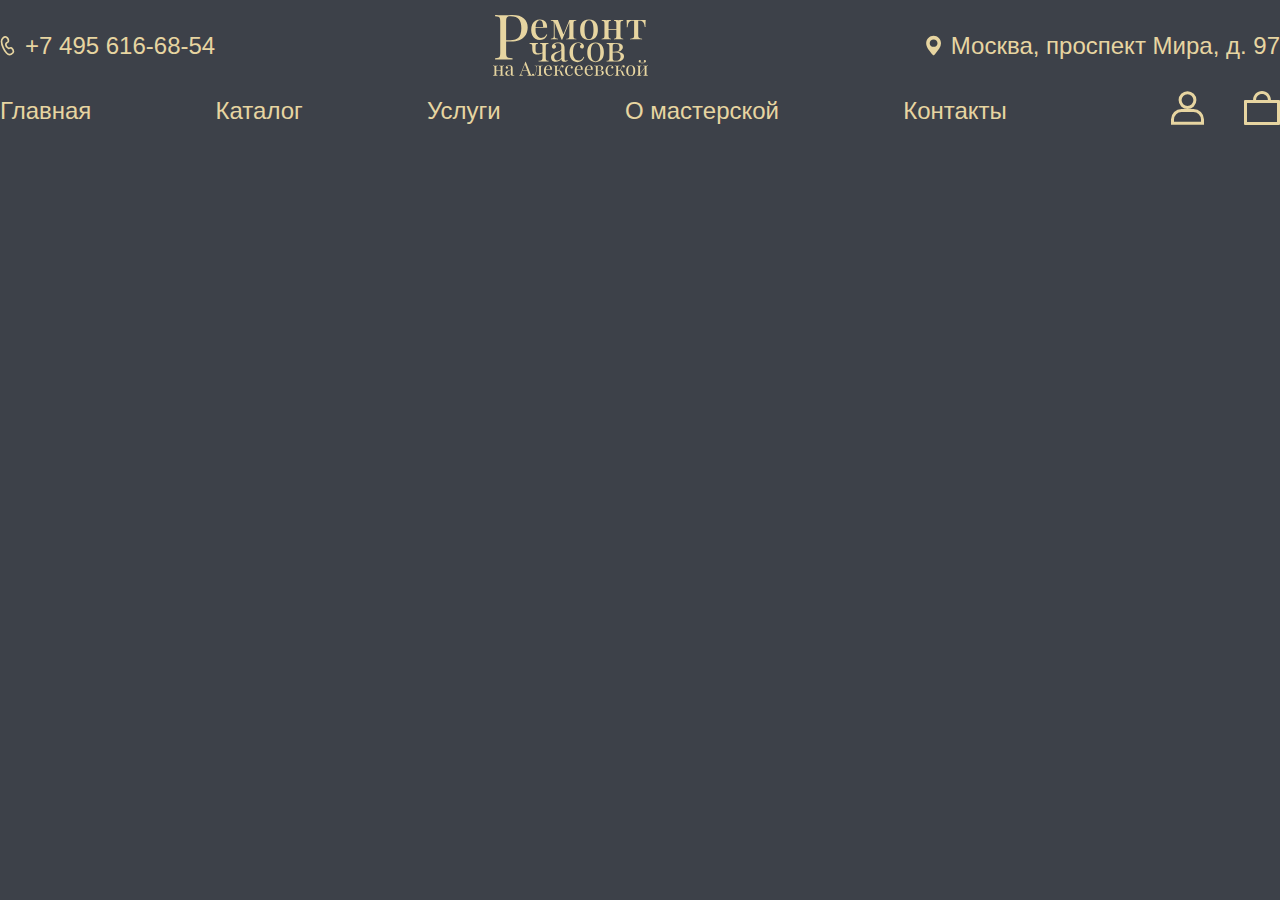
==== index.html @ aa01082e "создание тестовой версии сайта" ====
<!DOCTYPE html><html lang="en"><head><meta charSet="utf-8"/><meta name="viewport" content="width=device-width, initial-scale=1"/><link rel="preload" as="image" href="/phone.svg"/><link rel="preload" as="image" href="/logo.svg"/><link rel="preload" as="image" href="/tochka.svg"/><link rel="preload" as="image" href="/личный кабинет.svg"/><link rel="preload" as="image" href="/конзина.svg"/><link rel="stylesheet" href="/_next/static/css/9efa2d96b1622611.css" data-precedence="next"/><link rel="stylesheet" href="/_next/static/css/14559cd943e20bd8.css" data-precedence="next"/><link rel="preload" as="script" fetchPriority="low" href="/_next/static/chunks/webpack-fd77c81a09466296.js"/><script src="/_next/static/chunks/4bd1b696-80bcaf75e1b4285e.js" async=""></script><script src="/_next/static/chunks/517-bda59e8caf92d192.js" async=""></script><script src="/_next/static/chunks/main-app-646f4971afc9601e.js" async=""></script><title>Create Next App</title><meta name="description" content="Generated by create next app"/><link rel="icon" href="/favicon.ico" type="image/x-icon" sizes="16x16"/><script src="/_next/static/chunks/polyfills-42372ed130431b0a.js" noModule=""></script></head><body class="__variable_7c6b4a"><header><div class="page_conteiner__mdK4f"><div class="page_first_head__nVKau"><div class="page_first_head_item__vwIs_"><img class="page_first_head_item_svg__d_KSA" src="/phone.svg" alt=""/><p class="page_first_head_item_text__Mi_gP">+7 495 616-68-54</p></div><img src="/logo.svg" alt=""/><div class="page_first_head_item__vwIs_"><img class="page_first_head_item_svg__d_KSA" src="/tochka.svg" alt=""/><p class="page_first_head_item_text__Mi_gP">Москва, проспект Мира, д. 97</p></div></div><div class="page_second_head__F1bnI"><nav><ul class="page_second_head_menu__fS1p_"><li><a class="page_second_head_menu_link__NuiXC" href="#">Главная</a></li><li><a class="page_second_head_menu_link__NuiXC" href="#">Каталог</a></li><li><a class="page_second_head_menu_link__NuiXC" href="#">Услуги</a></li><li><a class="page_second_head_menu_link__NuiXC" href="#">О мастерской</a></li><li><a class="page_second_head_menu_link__NuiXC" href="#">Контакты</a></li><div><a class="page_second_head_menu_img__jwiWJ" href="#"><img src="/личный кабинет.svg" alt=""/></a><a class="page_second_head_menu_img__jwiWJ" href="#"><img src="/конзина.svg" alt=""/></a></div></ul></nav></div></div></header><script src="/_next/static/chunks/webpack-fd77c81a09466296.js" async=""></script><script>(self.__next_f=self.__next_f||[]).push([0])</script><script>self.__next_f.push([1,"3:\"$Sreact.fragment\"\n4:I[5244,[],\"\"]\n5:I[3866,[],\"\"]\n6:I[6213,[],\"OutletBoundary\"]\n8:I[6213,[],\"MetadataBoundary\"]\na:I[6213,[],\"ViewportBoundary\"]\nc:I[4835,[],\"\"]\n1:HL[\"/_next/static/css/9efa2d96b1622611.css\",\"style\"]\n2:HL[\"/_next/static/css/14559cd943e20bd8.css\",\"style\"]\n"])</script><script>self.__next_f.push([1,"0:{\"P\":null,\"b\":\"vzNvzN1fkKW6m1ei3yZhG\",\"p\":\"\",\"c\":[\"\",\"\"],\"i\":false,\"f\":[[[\"\",{\"children\":[\"__PAGE__\",{}]},\"$undefined\",\"$undefined\",true],[\"\",[\"$\",\"$3\",\"c\",{\"children\":[[[\"$\",\"link\",\"0\",{\"rel\":\"stylesheet\",\"href\":\"/_next/static/css/9efa2d96b1622611.css\",\"precedence\":\"next\",\"crossOrigin\":\"$undefined\",\"nonce\":\"$undefined\"}]],[\"$\",\"html\",null,{\"lang\":\"en\",\"children\":[\"$\",\"body\",null,{\"className\":\"__variable_7c6b4a\",\"children\":[\"$\",\"$L4\",null,{\"parallelRouterKey\":\"children\",\"segmentPath\":[\"children\"],\"error\":\"$undefined\",\"errorStyles\":\"$undefined\",\"errorScripts\":\"$undefined\",\"template\":[\"$\",\"$L5\",null,{}],\"templateStyles\":\"$undefined\",\"templateScripts\":\"$undefined\",\"notFound\":[[\"$\",\"title\",null,{\"children\":\"404: This page could not be found.\"}],[\"$\",\"div\",null,{\"style\":{\"fontFamily\":\"system-ui,\\\"Segoe UI\\\",Roboto,Helvetica,Arial,sans-serif,\\\"Apple Color Emoji\\\",\\\"Segoe UI Emoji\\\"\",\"height\":\"100vh\",\"textAlign\":\"center\",\"display\":\"flex\",\"flexDirection\":\"column\",\"alignItems\":\"center\",\"justifyContent\":\"center\"},\"children\":[\"$\",\"div\",null,{\"children\":[[\"$\",\"style\",null,{\"dangerouslySetInnerHTML\":{\"__html\":\"body{color:#000;background:#fff;margin:0}.next-error-h1{border-right:1px solid rgba(0,0,0,.3)}@media (prefers-color-scheme:dark){body{color:#fff;background:#000}.next-error-h1{border-right:1px solid rgba(255,255,255,.3)}}\"}}],[\"$\",\"h1\",null,{\"className\":\"next-error-h1\",\"style\":{\"display\":\"inline-block\",\"margin\":\"0 20px 0 0\",\"padding\":\"0 23px 0 0\",\"fontSize\":24,\"fontWeight\":500,\"verticalAlign\":\"top\",\"lineHeight\":\"49px\"},\"children\":\"404\"}],[\"$\",\"div\",null,{\"style\":{\"display\":\"inline-block\"},\"children\":[\"$\",\"h2\",null,{\"style\":{\"fontSize\":14,\"fontWeight\":400,\"lineHeight\":\"49px\",\"margin\":0},\"children\":\"This page could not be found.\"}]}]]}]}]],\"notFoundStyles\":[]}]}]}]]}],{\"children\":[\"__PAGE__\",[\"$\",\"$3\",\"c\",{\"children\":[[\"$\",\"header\",null,{\"children\":[\"$\",\"div\",null,{\"className\":\"page_conteiner__mdK4f\",\"children\":[[\"$\",\"div\",null,{\"className\":\"page_first_head__nVKau\",\"children\":[[\"$\",\"div\",null,{\"className\":\"page_first_head_item__vwIs_\",\"children\":[[\"$\",\"img\",null,{\"className\":\"page_first_head_item_svg__d_KSA\",\"src\":\"/phone.svg\",\"alt\":\"\"}],[\"$\",\"p\",null,{\"className\":\"page_first_head_item_text__Mi_gP\",\"children\":\"+7 495 616-68-54\"}]]}],[\"$\",\"img\",null,{\"className\":\"$undefined\",\"src\":\"/logo.svg\",\"alt\":\"\"}],[\"$\",\"div\",null,{\"className\":\"page_first_head_item__vwIs_\",\"children\":[[\"$\",\"img\",null,{\"className\":\"page_first_head_item_svg__d_KSA\",\"src\":\"/tochka.svg\",\"alt\":\"\"}],[\"$\",\"p\",null,{\"className\":\"page_first_head_item_text__Mi_gP\",\"children\":\"Москва, проспект Мира, д. 97\"}]]}]]}],[\"$\",\"div\",null,{\"className\":\"page_second_head__F1bnI\",\"children\":[\"$\",\"nav\",null,{\"children\":[\"$\",\"ul\",null,{\"className\":\"page_second_head_menu__fS1p_\",\"children\":[[\"$\",\"li\",null,{\"children\":[\"$\",\"a\",null,{\"className\":\"page_second_head_menu_link__NuiXC\",\"href\":\"#\",\"children\":\"Главная\"}]}],[\"$\",\"li\",null,{\"children\":[\"$\",\"a\",null,{\"className\":\"page_second_head_menu_link__NuiXC\",\"href\":\"#\",\"children\":\"Каталог\"}]}],[\"$\",\"li\",null,{\"children\":[\"$\",\"a\",null,{\"className\":\"page_second_head_menu_link__NuiXC\",\"href\":\"#\",\"children\":\"Услуги\"}]}],[\"$\",\"li\",null,{\"children\":[\"$\",\"a\",null,{\"className\":\"page_second_head_menu_link__NuiXC\",\"href\":\"#\",\"children\":\"О мастерской\"}]}],[\"$\",\"li\",null,{\"children\":[\"$\",\"a\",null,{\"className\":\"page_second_head_menu_link__NuiXC\",\"href\":\"#\",\"children\":\"Контакты\"}]}],[\"$\",\"div\",null,{\"children\":[[\"$\",\"a\",null,{\"className\":\"page_second_head_menu_img__jwiWJ\",\"href\":\"#\",\"children\":[\"$\",\"img\",null,{\"src\":\"/личный кабинет.svg\",\"alt\":\"\"}]}],[\"$\",\"a\",null,{\"className\":\"page_second_head_menu_img__jwiWJ\",\"href\":\"#\",\"children\":[\"$\",\"img\",null,{\"src\":\"/конзина.svg\",\"alt\":\"\"}]}]]}]]}]}]}]]}]}],[[\"$\",\"link\",\"0\",{\"rel\":\"stylesheet\",\"href\":\"/_next/static/css/14559cd943e20bd8.css\",\"precedence\":\"next\",\"crossOrigin\":\"$undefined\",\"nonce\":\"$undefined\"}]],[\"$\",\"$L6\",null,{\"children\":\"$L7\"}]]}],{},null]},null],[\"$\",\"$3\",\"h\",{\"children\":[null,[\"$\",\"$3\",\"t_5SWwphaviVyd8ZX6K3J\",{\"children\":[[\"$\",\"$L8\",null,{\"children\":\"$L9\"}],[\"$\",\"$La\",null,{\"children\":\"$Lb\"}],null]}]]}]]],\"m\":\"$undefined\",\"G\":[\"$c\",\"$undefined\"],\"s\":false,\"S\":true}\n"])</script><script>self.__next_f.push([1,"b:[[\"$\",\"meta\",\"0\",{\"name\":\"viewport\",\"content\":\"width=device-width, initial-scale=1\"}]]\n9:[[\"$\",\"meta\",\"0\",{\"charSet\":\"utf-8\"}],[\"$\",\"title\",\"1\",{\"children\":\"Create Next App\"}],[\"$\",\"meta\",\"2\",{\"name\":\"description\",\"content\":\"Generated by create next app\"}],[\"$\",\"link\",\"3\",{\"rel\":\"icon\",\"href\":\"/favicon.ico\",\"type\":\"image/x-icon\",\"sizes\":\"16x16\"}]]\n"])</script><script>self.__next_f.push([1,"7:null\n"])</script></body></html>
---- _next/static/css/9efa2d96b1622611.css ----
@font-face{font-family:geistMain;src:url(/_next/static/media/20a3aee1c0b029eb-s.p.ttf) format("truetype");font-display:swap;font-weight:100 900}@font-face{font-family:geistMain Fallback;src:local("Arial");ascent-override:106.51%;descent-override:24.71%;line-gap-override:0.00%;size-adjust:101.58%}.__className_7c6b4a{font-family:geistMain,geistMain Fallback}.__variable_7c6b4a{--font-geist-main:"geistMain","geistMain Fallback"}*{margin:0;padding:0;font-family:Playfair Display,sans-serif}body{background-color:#3d4149;color:#e7d5a1;font-size:24px;overflow-x:hidden}
---- _next/static/css/14559cd943e20bd8.css ----
.page_conteiner__mdK4f{max-width:1600px;width:100%;margin:0 auto}.page_first_head__nVKau{margin:15px 0;display:flex;justify-content:space-between}.page_first_head_item__vwIs_{display:flex;flex-direction:row;align-items:center}.page_first_head_item_svg__d_KSA{width:15px}.page_first_head_item_text__Mi_gP{margin-left:10px}.page_second_head__F1bnI{margin:15px 0}.page_second_head_menu__fS1p_{display:flex;justify-content:space-between;flex-direction:row;align-items:center;list-style:none}.page_second_head_menu_link__NuiXC{text-decoration:none;color:#e7d5a1}.page_second_head_menu_img__jwiWJ{margin-left:40px}
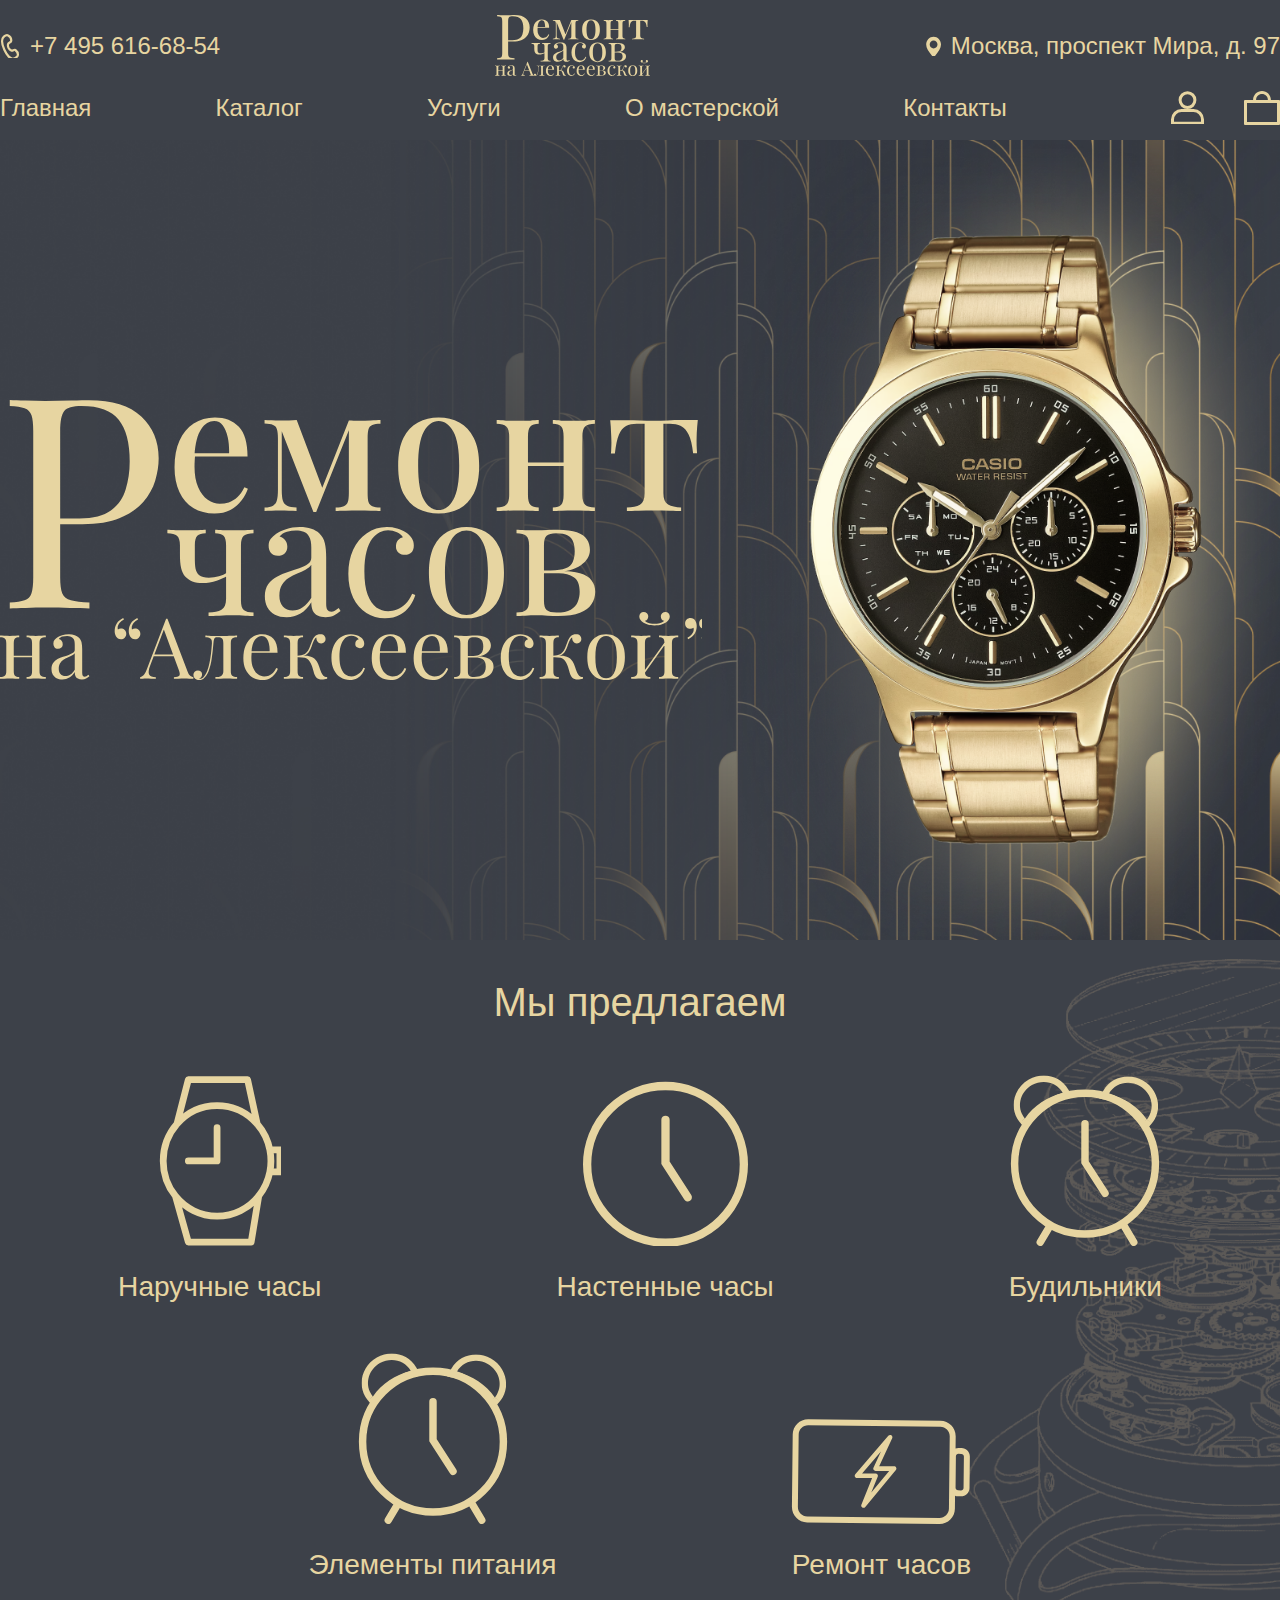
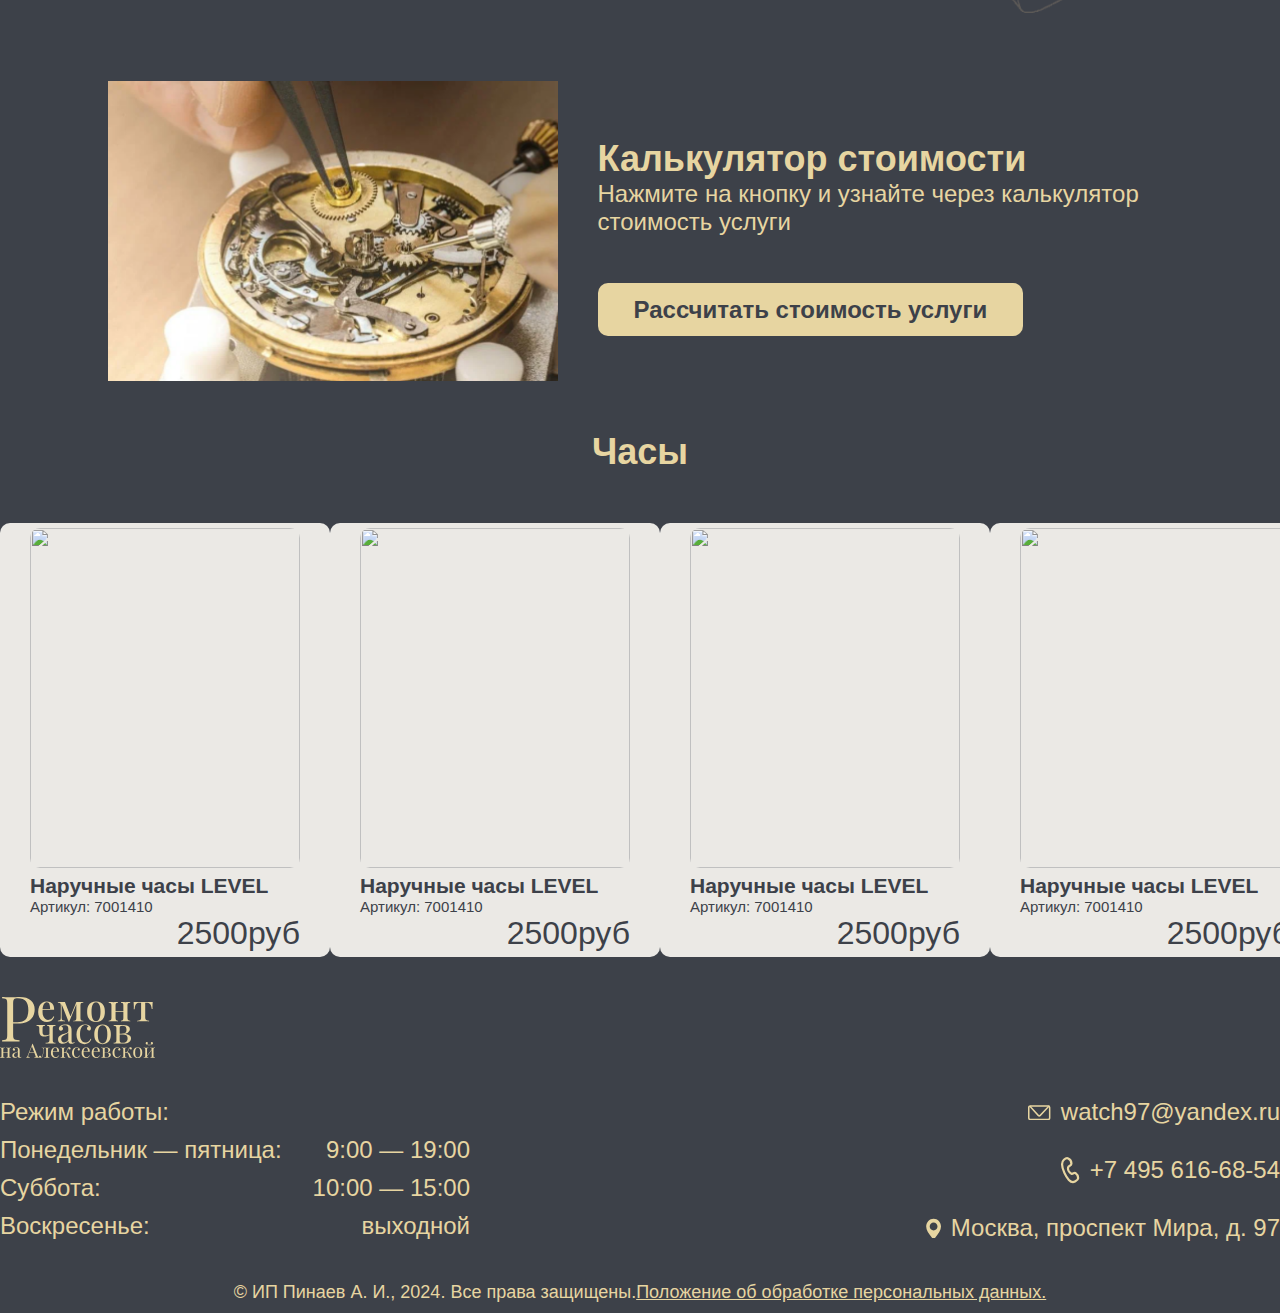
==== commit 32e0975b: "Разработка полного пользовательского интерфейса" ====
--- a/index.html
+++ b/index.html
@@ -1 +1 @@
-<!DOCTYPE html><html lang="en"><head><meta charSet="utf-8"/><meta name="viewport" content="width=device-width, initial-scale=1"/><link rel="preload" as="image" href="/phone.svg"/><link rel="preload" as="image" href="/logo.svg"/><link rel="preload" as="image" href="/tochka.svg"/><link rel="preload" as="image" href="/личный кабинет.svg"/><link rel="preload" as="image" href="/конзина.svg"/><link rel="stylesheet" href="/_next/static/css/9efa2d96b1622611.css" data-precedence="next"/><link rel="stylesheet" href="/_next/static/css/14559cd943e20bd8.css" data-precedence="next"/><link rel="preload" as="script" fetchPriority="low" href="/_next/static/chunks/webpack-fd77c81a09466296.js"/><script src="/_next/static/chunks/4bd1b696-80bcaf75e1b4285e.js" async=""></script><script src="/_next/static/chunks/517-bda59e8caf92d192.js" async=""></script><script src="/_next/static/chunks/main-app-646f4971afc9601e.js" async=""></script><title>Create Next App</title><meta name="description" content="Generated by create next app"/><link rel="icon" href="/favicon.ico" type="image/x-icon" sizes="16x16"/><script src="/_next/static/chunks/polyfills-42372ed130431b0a.js" noModule=""></script></head><body class="__variable_7c6b4a"><header><div class="page_conteiner__mdK4f"><div class="page_first_head__nVKau"><div class="page_first_head_item__vwIs_"><img class="page_first_head_item_svg__d_KSA" src="/phone.svg" alt=""/><p class="page_first_head_item_text__Mi_gP">+7 495 616-68-54</p></div><img src="/logo.svg" alt=""/><div class="page_first_head_item__vwIs_"><img class="page_first_head_item_svg__d_KSA" src="/tochka.svg" alt=""/><p class="page_first_head_item_text__Mi_gP">Москва, проспект Мира, д. 97</p></div></div><div class="page_second_head__F1bnI"><nav><ul class="page_second_head_menu__fS1p_"><li><a class="page_second_head_menu_link__NuiXC" href="#">Главная</a></li><li><a class="page_second_head_menu_link__NuiXC" href="#">Каталог</a></li><li><a class="page_second_head_menu_link__NuiXC" href="#">Услуги</a></li><li><a class="page_second_head_menu_link__NuiXC" href="#">О мастерской</a></li><li><a class="page_second_head_menu_link__NuiXC" href="#">Контакты</a></li><div><a class="page_second_head_menu_img__jwiWJ" href="#"><img src="/личный кабинет.svg" alt=""/></a><a class="page_second_head_menu_img__jwiWJ" href="#"><img src="/конзина.svg" alt=""/></a></div></ul></nav></div></div></header><script src="/_next/static/chunks/webpack-fd77c81a09466296.js" async=""></script><script>(self.__next_f=self.__next_f||[]).push([0])</script><script>self.__next_f.push([1,"3:\"$Sreact.fragment\"\n4:I[5244,[],\"\"]\n5:I[3866,[],\"\"]\n6:I[6213,[],\"OutletBoundary\"]\n8:I[6213,[],\"MetadataBoundary\"]\na:I[6213,[],\"ViewportBoundary\"]\nc:I[4835,[],\"\"]\n1:HL[\"/_next/static/css/9efa2d96b1622611.css\",\"style\"]\n2:HL[\"/_next/static/css/14559cd943e20bd8.css\",\"style\"]\n"])</script><script>self.__next_f.push([1,"0:{\"P\":null,\"b\":\"vzNvzN1fkKW6m1ei3yZhG\",\"p\":\"\",\"c\":[\"\",\"\"],\"i\":false,\"f\":[[[\"\",{\"children\":[\"__PAGE__\",{}]},\"$undefined\",\"$undefined\",true],[\"\",[\"$\",\"$3\",\"c\",{\"children\":[[[\"$\",\"link\",\"0\",{\"rel\":\"stylesheet\",\"href\":\"/_next/static/css/9efa2d96b1622611.css\",\"precedence\":\"next\",\"crossOrigin\":\"$undefined\",\"nonce\":\"$undefined\"}]],[\"$\",\"html\",null,{\"lang\":\"en\",\"children\":[\"$\",\"body\",null,{\"className\":\"__variable_7c6b4a\",\"children\":[\"$\",\"$L4\",null,{\"parallelRouterKey\":\"children\",\"segmentPath\":[\"children\"],\"error\":\"$undefined\",\"errorStyles\":\"$undefined\",\"errorScripts\":\"$undefined\",\"template\":[\"$\",\"$L5\",null,{}],\"templateStyles\":\"$undefined\",\"templateScripts\":\"$undefined\",\"notFound\":[[\"$\",\"title\",null,{\"children\":\"404: This page could not be found.\"}],[\"$\",\"div\",null,{\"style\":{\"fontFamily\":\"system-ui,\\\"Segoe UI\\\",Roboto,Helvetica,Arial,sans-serif,\\\"Apple Color Emoji\\\",\\\"Segoe UI Emoji\\\"\",\"height\":\"100vh\",\"textAlign\":\"center\",\"display\":\"flex\",\"flexDirection\":\"column\",\"alignItems\":\"center\",\"justifyContent\":\"center\"},\"children\":[\"$\",\"div\",null,{\"children\":[[\"$\",\"style\",null,{\"dangerouslySetInnerHTML\":{\"__html\":\"body{color:#000;background:#fff;margin:0}.next-error-h1{border-right:1px solid rgba(0,0,0,.3)}@media (prefers-color-scheme:dark){body{color:#fff;background:#000}.next-error-h1{border-right:1px solid rgba(255,255,255,.3)}}\"}}],[\"$\",\"h1\",null,{\"className\":\"next-error-h1\",\"style\":{\"display\":\"inline-block\",\"margin\":\"0 20px 0 0\",\"padding\":\"0 23px 0 0\",\"fontSize\":24,\"fontWeight\":500,\"verticalAlign\":\"top\",\"lineHeight\":\"49px\"},\"children\":\"404\"}],[\"$\",\"div\",null,{\"style\":{\"display\":\"inline-block\"},\"children\":[\"$\",\"h2\",null,{\"style\":{\"fontSize\":14,\"fontWeight\":400,\"lineHeight\":\"49px\",\"margin\":0},\"children\":\"This page could not be found.\"}]}]]}]}]],\"notFoundStyles\":[]}]}]}]]}],{\"children\":[\"__PAGE__\",[\"$\",\"$3\",\"c\",{\"children\":[[\"$\",\"header\",null,{\"children\":[\"$\",\"div\",null,{\"className\":\"page_conteiner__mdK4f\",\"children\":[[\"$\",\"div\",null,{\"className\":\"page_first_head__nVKau\",\"children\":[[\"$\",\"div\",null,{\"className\":\"page_first_head_item__vwIs_\",\"children\":[[\"$\",\"img\",null,{\"className\":\"page_first_head_item_svg__d_KSA\",\"src\":\"/phone.svg\",\"alt\":\"\"}],[\"$\",\"p\",null,{\"className\":\"page_first_head_item_text__Mi_gP\",\"children\":\"+7 495 616-68-54\"}]]}],[\"$\",\"img\",null,{\"className\":\"$undefined\",\"src\":\"/logo.svg\",\"alt\":\"\"}],[\"$\",\"div\",null,{\"className\":\"page_first_head_item__vwIs_\",\"children\":[[\"$\",\"img\",null,{\"className\":\"page_first_head_item_svg__d_KSA\",\"src\":\"/tochka.svg\",\"alt\":\"\"}],[\"$\",\"p\",null,{\"className\":\"page_first_head_item_text__Mi_gP\",\"children\":\"Москва, проспект Мира, д. 97\"}]]}]]}],[\"$\",\"div\",null,{\"className\":\"page_second_head__F1bnI\",\"children\":[\"$\",\"nav\",null,{\"children\":[\"$\",\"ul\",null,{\"className\":\"page_second_head_menu__fS1p_\",\"children\":[[\"$\",\"li\",null,{\"children\":[\"$\",\"a\",null,{\"className\":\"page_second_head_menu_link__NuiXC\",\"href\":\"#\",\"children\":\"Главная\"}]}],[\"$\",\"li\",null,{\"children\":[\"$\",\"a\",null,{\"className\":\"page_second_head_menu_link__NuiXC\",\"href\":\"#\",\"children\":\"Каталог\"}]}],[\"$\",\"li\",null,{\"children\":[\"$\",\"a\",null,{\"className\":\"page_second_head_menu_link__NuiXC\",\"href\":\"#\",\"children\":\"Услуги\"}]}],[\"$\",\"li\",null,{\"children\":[\"$\",\"a\",null,{\"className\":\"page_second_head_menu_link__NuiXC\",\"href\":\"#\",\"children\":\"О мастерской\"}]}],[\"$\",\"li\",null,{\"children\":[\"$\",\"a\",null,{\"className\":\"page_second_head_menu_link__NuiXC\",\"href\":\"#\",\"children\":\"Контакты\"}]}],[\"$\",\"div\",null,{\"children\":[[\"$\",\"a\",null,{\"className\":\"page_second_head_menu_img__jwiWJ\",\"href\":\"#\",\"children\":[\"$\",\"img\",null,{\"src\":\"/личный кабинет.svg\",\"alt\":\"\"}]}],[\"$\",\"a\",null,{\"className\":\"page_second_head_menu_img__jwiWJ\",\"href\":\"#\",\"children\":[\"$\",\"img\",null,{\"src\":\"/конзина.svg\",\"alt\":\"\"}]}]]}]]}]}]}]]}]}],[[\"$\",\"link\",\"0\",{\"rel\":\"stylesheet\",\"href\":\"/_next/static/css/14559cd943e20bd8.css\",\"precedence\":\"next\",\"crossOrigin\":\"$undefined\",\"nonce\":\"$undefined\"}]],[\"$\",\"$L6\",null,{\"children\":\"$L7\"}]]}],{},null]},null],[\"$\",\"$3\",\"h\",{\"children\":[null,[\"$\",\"$3\",\"t_5SWwphaviVyd8ZX6K3J\",{\"children\":[[\"$\",\"$L8\",null,{\"children\":\"$L9\"}],[\"$\",\"$La\",null,{\"children\":\"$Lb\"}],null]}]]}]]],\"m\":\"$undefined\",\"G\":[\"$c\",\"$undefined\"],\"s\":false,\"S\":true}\n"])</script><script>self.__next_f.push([1,"b:[[\"$\",\"meta\",\"0\",{\"name\":\"viewport\",\"content\":\"width=device-width, initial-scale=1\"}]]\n9:[[\"$\",\"meta\",\"0\",{\"charSet\":\"utf-8\"}],[\"$\",\"title\",\"1\",{\"children\":\"Create Next App\"}],[\"$\",\"meta\",\"2\",{\"name\":\"description\",\"content\":\"Generated by create next app\"}],[\"$\",\"link\",\"3\",{\"rel\":\"icon\",\"href\":\"/favicon.ico\",\"type\":\"image/x-icon\",\"sizes\":\"16x16\"}]]\n"])</script><script>self.__next_f.push([1,"7:null\n"])</script></body></html>+<!DOCTYPE html><html lang="en"><head><meta charSet="utf-8"/><meta name="viewport" content="width=device-width, initial-scale=1"/><link rel="stylesheet" href="/_next/static/css/ff8c851c5a12b8fb.css" data-precedence="next"/><link rel="stylesheet" href="/_next/static/css/a081109ad82b9893.css" data-precedence="next"/><link rel="stylesheet" href="/_next/static/css/4a15187a6babf42e.css" data-precedence="next"/><link rel="preload" as="script" fetchPriority="low" href="/_next/static/chunks/webpack-c13740e48c4821fb.js"/><script src="/_next/static/chunks/4bd1b696-80bcaf75e1b4285e.js" async=""></script><script src="/_next/static/chunks/517-bda59e8caf92d192.js" async=""></script><script src="/_next/static/chunks/main-app-646f4971afc9601e.js" async=""></script><script src="/_next/static/chunks/970-adb623330c7c8f2b.js" async=""></script><script src="/_next/static/chunks/app/page-185fc94a867eea15.js" async=""></script><title>Ремонт часов на „Алексеевской“</title><link rel="icon" href="/favicon.ico" type="image/x-icon" sizes="16x16"/><script src="/_next/static/chunks/polyfills-42372ed130431b0a.js" noModule=""></script></head><body class="__variable_7c6b4a"><header><div class="header_conteiner__EX6bw"><div class="header_first_head__maan7"><div class="header_first_head_item__LteLm"><div class="header_first_head_item_phone__Kl6M_" alt="Телефон:"></div><p class="header_first_head_item_text__lQBjl">+7 495 616-68-54</p></div><a href=".."><div class="header_first_head_item_logo__H594_"></div></a><div class="header_first_head_item__LteLm"><div class="header_first_head_item_place__2ifEy" alt="Место положение:"></div><p class="header_first_head_item_text__lQBjl">Москва, проспект Мира, д. 97</p></div></div><div class="header_second_head__ls6P3"><nav><ul class="header_second_head_menu__ggegy"><li><a class="header_second_head_menu_link__OI0op" href="..">Главная</a></li><li><a class="header_second_head_menu_link__OI0op" href="../catalog">Каталог</a></li><li><a class="header_second_head_menu_link__OI0op" href="../services">Услуги</a></li><li><a class="header_second_head_menu_link__OI0op" href="../about">О мастерской</a></li><li><a class="header_second_head_menu_link__OI0op" href="../contacts">Контакты</a></li><li><div class="header_second_head_menu_icon__8e0oZ"><a class="header_second_head_menu_icon_img__gq_BT" href="../account"><div class="header_second_head_menu_icon_img_person__LJT8K" alt="Личный кабинет"></div></a><a class="header_second_head_menu_icon_img__gq_BT" href="../basket"><div class="header_second_head_menu_icon_img_basket__A1l6t" alt="Корзина"></div></a></div></li></ul></nav></div></div></header><section><div class="page_fon__cMveN"><div class="page_conteiner__mdK4f"><div class="page_main__GlU4n"><div class="page_main_logo__yqd5F"></div><div class="page_main_img__Qdw_e"></div></div></div></div></section><section><div class="page_watch__tKMw1"><div class="page_conteiner__mdK4f"><div class="page_offers__wSjbX"><p class="page_offers_title__HDl8z">Мы предлагаем</p><div class="page_offers_block__hyM_2"><div class="page_offers_block_item__z98fR"><div class="page_offers_block_item_img1__MONgq"></div><h3 class="page_offers_block_item_text__MsUD2">Наручные часы</h3></div><div class="page_offers_block_item__z98fR"><div class="page_offers_block_item_img2__YEPqh"></div><h3 class="page_offers_block_item_text__MsUD2">Настенные часы</h3></div><div class="page_offers_block_item__z98fR"><div class="page_offers_block_item_img3__d1KY1"></div><h3 class="page_offers_block_item_text__MsUD2">Будильники</h3></div><div class="page_offers_block_item__z98fR"><div class="page_offers_block_item_img3__d1KY1"></div><h3 class="page_offers_block_item_text__MsUD2">Элементы питания</h3></div><div class="page_offers_block_item__z98fR"><div class="page_offers_block_item_img4__x3n_3"></div><h3 class="page_offers_block_item_text__MsUD2">Ремонт часов</h3></div></div></div></div></div></section><section><div class="calc_conteiner__uFgwj"><div class="calc_calc__Zi6mP"><div class="calc_calc_img__5LnqV"></div><div class="calc_calc_content__GQn1O"><h2>Калькулятор стоимости</h2><p class="calc_calc_content_text__pfzgw">Нажмите на кнопку и узнайте через калькулятор стоимость услуги</p><a class="calc_calc_content_button__lx_aY" href="../calculator">Рассчитать стоимость услуги</a></div></div></div></section><section><div class="watch_conteiner__X_Rgw"><div class="watch_watch__A_ftI"><h2 class="watch_watch_title__RSs7g">Часы</h2><div class="watch_watch_slider__cc6Av"><div class="watch_watch_slider_last__owboK"></div><a href="../card" style="text-decoration:none;color:#3D4149"><div class="watch_watch_slider_block__LXtoj"><img alt="" loading="lazy" width="270" height="340" decoding="async" data-nimg="1" style="color:transparent;border-radius:10px;pointer-events:none" srcSet="/_next/image/?url=%2F_next%2Fstatic%2Fmedia%2Ffoto.642bf07a.png&amp;w=384&amp;q=75 1x, /_next/image/?url=%2F_next%2Fstatic%2Fmedia%2Ffoto.642bf07a.png&amp;w=640&amp;q=75 2x" src="/_next/image/?url=%2F_next%2Fstatic%2Fmedia%2Ffoto.642bf07a.png&amp;w=640&amp;q=75"/><h3 class="watch_watch_slider_block_title__mQ12i">Наручные часы LEVEL</h3><p class="watch_watch_slider_block_article__dJT0D">Артикул: <span>7001410</span></p><p class="watch_watch_slider_block_price__B2_xR">2500<span>руб</span></p></div></a><a href="../card" style="text-decoration:none;color:#3D4149"><div class="watch_watch_slider_block__LXtoj"><img alt="" loading="lazy" width="270" height="340" decoding="async" data-nimg="1" style="color:transparent;border-radius:10px;pointer-events:none" srcSet="/_next/image/?url=%2F_next%2Fstatic%2Fmedia%2Ffoto.642bf07a.png&amp;w=384&amp;q=75 1x, /_next/image/?url=%2F_next%2Fstatic%2Fmedia%2Ffoto.642bf07a.png&amp;w=640&amp;q=75 2x" src="/_next/image/?url=%2F_next%2Fstatic%2Fmedia%2Ffoto.642bf07a.png&amp;w=640&amp;q=75"/><h3 class="watch_watch_slider_block_title__mQ12i">Наручные часы LEVEL</h3><p class="watch_watch_slider_block_article__dJT0D">Артикул: <span>7001410</span></p><p class="watch_watch_slider_block_price__B2_xR">2500<span>руб</span></p></div></a><a href="../card" style="text-decoration:none;color:#3D4149"><div class="watch_watch_slider_block__LXtoj"><img alt="" loading="lazy" width="270" height="340" decoding="async" data-nimg="1" style="color:transparent;border-radius:10px;pointer-events:none" srcSet="/_next/image/?url=%2F_next%2Fstatic%2Fmedia%2Ffoto.642bf07a.png&amp;w=384&amp;q=75 1x, /_next/image/?url=%2F_next%2Fstatic%2Fmedia%2Ffoto.642bf07a.png&amp;w=640&amp;q=75 2x" src="/_next/image/?url=%2F_next%2Fstatic%2Fmedia%2Ffoto.642bf07a.png&amp;w=640&amp;q=75"/><h3 class="watch_watch_slider_block_title__mQ12i">Наручные часы LEVEL</h3><p class="watch_watch_slider_block_article__dJT0D">Артикул: <span>7001410</span></p><p class="watch_watch_slider_block_price__B2_xR">2500<span>руб</span></p></div></a><a href="../card" style="text-decoration:none;color:#3D4149"><div class="watch_watch_slider_block__LXtoj"><img alt="" loading="lazy" width="270" height="340" decoding="async" data-nimg="1" style="color:transparent;border-radius:10px;pointer-events:none" srcSet="/_next/image/?url=%2F_next%2Fstatic%2Fmedia%2Ffoto.642bf07a.png&amp;w=384&amp;q=75 1x, /_next/image/?url=%2F_next%2Fstatic%2Fmedia%2Ffoto.642bf07a.png&amp;w=640&amp;q=75 2x" src="/_next/image/?url=%2F_next%2Fstatic%2Fmedia%2Ffoto.642bf07a.png&amp;w=640&amp;q=75"/><h3 class="watch_watch_slider_block_title__mQ12i">Наручные часы LEVEL</h3><p class="watch_watch_slider_block_article__dJT0D">Артикул: <span>7001410</span></p><p class="watch_watch_slider_block_price__B2_xR">2500<span>руб</span></p></div></a><div class="watch_watch_slider_next__Ypy_a"></div></div></div></div></section><footer><div class="footer_conteiner___YmoK"><div class="footer_footer__GoTLO"><div class="footer_footer_img__n8xRF"></div><div class="footer_footer_content__VOsNz"><div class="footer_footer_content_mode___9DDM"><p>Режим работы:</p><div class="footer_footer_content_mode_datatime__6dbTT"><p>Понедельник — пятница:</p><p>9:00 —  19:00</p></div><div class="footer_footer_content_mode_datatime__6dbTT"><p>Суббота:</p><p>10:00 — 15:00</p></div><div class="footer_footer_content_mode_datatime__6dbTT"><p>Воскресенье:</p><p>выходной</p></div></div><div class="footer_footer_content_contacts__DzhK3"><div class="footer_footer_content_contacts_type__omM66"><div class="footer_footer_content_contacts_type_email__8jQCr"></div><p>watch97@yandex.ru</p></div><div class="footer_footer_content_contacts_type__omM66"><div class="footer_footer_content_contacts_type_phone__5bFOK"></div><p>+7 495 616-68-54</p></div><div class="footer_footer_content_contacts_type__omM66"><div class="footer_footer_content_contacts_type_place__CtdDl"></div><p>Москва, проспект Мира, д. 97</p></div></div></div><p class="footer_footer_copyright__1fsCB">© ИП Пинаев А. И., 2024. Все права защищены.<a class="footer_footer_copyright_link__lgCcq" href="">Положение об обработке персональных данных.</a></p></div></div></footer><script src="/_next/static/chunks/webpack-c13740e48c4821fb.js" async=""></script><script>(self.__next_f=self.__next_f||[]).push([0])</script><script>self.__next_f.push([1,"4:\"$Sreact.fragment\"\n5:I[5244,[],\"\"]\n6:I[3866,[],\"\"]\n7:I[7970,[\"970\",\"static/chunks/970-adb623330c7c8f2b.js\",\"974\",\"static/chunks/app/page-185fc94a867eea15.js\"],\"Image\"]\n8:I[6213,[],\"OutletBoundary\"]\na:I[6213,[],\"MetadataBoundary\"]\nc:I[6213,[],\"ViewportBoundary\"]\ne:I[4835,[],\"\"]\n1:HL[\"/_next/static/css/ff8c851c5a12b8fb.css\",\"style\"]\n2:HL[\"/_next/static/css/a081109ad82b9893.css\",\"style\"]\n3:HL[\"/_next/static/css/4a15187a6babf42e.css\",\"style\"]\n"])</script><script>self.__next_f.push([1,"0:{\"P\":null,\"b\":\"dKkPk6YsuZQ8cyY24IVYs\",\"p\":\"\",\"c\":[\"\",\"\"],\"i\":false,\"f\":[[[\"\",{\"children\":[\"__PAGE__\",{}]},\"$undefined\",\"$undefined\",true],[\"\",[\"$\",\"$4\",\"c\",{\"children\":[[[\"$\",\"link\",\"0\",{\"rel\":\"stylesheet\",\"href\":\"/_next/static/css/ff8c851c5a12b8fb.css\",\"precedence\":\"next\",\"crossOrigin\":\"$undefined\",\"nonce\":\"$undefined\"}]],[\"$\",\"html\",null,{\"lang\":\"en\",\"children\":[\"$\",\"body\",null,{\"className\":\"__variable_7c6b4a\",\"children\":[\"$\",\"$L5\",null,{\"parallelRouterKey\":\"children\",\"segmentPath\":[\"children\"],\"error\":\"$undefined\",\"errorStyles\":\"$undefined\",\"errorScripts\":\"$undefined\",\"template\":[\"$\",\"$L6\",null,{}],\"templateStyles\":\"$undefined\",\"templateScripts\":\"$undefined\",\"notFound\":[[\"$\",\"title\",null,{\"children\":\"404: This page could not be found.\"}],[\"$\",\"div\",null,{\"style\":{\"fontFamily\":\"system-ui,\\\"Segoe UI\\\",Roboto,Helvetica,Arial,sans-serif,\\\"Apple Color Emoji\\\",\\\"Segoe UI Emoji\\\"\",\"height\":\"100vh\",\"textAlign\":\"center\",\"display\":\"flex\",\"flexDirection\":\"column\",\"alignItems\":\"center\",\"justifyContent\":\"center\"},\"children\":[\"$\",\"div\",null,{\"children\":[[\"$\",\"style\",null,{\"dangerouslySetInnerHTML\":{\"__html\":\"body{color:#000;background:#fff;margin:0}.next-error-h1{border-right:1px solid rgba(0,0,0,.3)}@media (prefers-color-scheme:dark){body{color:#fff;background:#000}.next-error-h1{border-right:1px solid rgba(255,255,255,.3)}}\"}}],[\"$\",\"h1\",null,{\"className\":\"next-error-h1\",\"style\":{\"display\":\"inline-block\",\"margin\":\"0 20px 0 0\",\"padding\":\"0 23px 0 0\",\"fontSize\":24,\"fontWeight\":500,\"verticalAlign\":\"top\",\"lineHeight\":\"49px\"},\"children\":\"404\"}],[\"$\",\"div\",null,{\"style\":{\"display\":\"inline-block\"},\"children\":[\"$\",\"h2\",null,{\"style\":{\"fontSize\":14,\"fontWeight\":400,\"lineHeight\":\"49px\",\"margin\":0},\"children\":\"This page could not be found.\"}]}]]}]}]],\"notFoundStyles\":[]}]}]}]]}],{\"children\":[\"__PAGE__\",[\"$\",\"$4\",\"c\",{\"children\":[[[\"$\",\"header\",null,{\"children\":[\"$\",\"div\",null,{\"className\":\"header_conteiner__EX6bw\",\"children\":[[\"$\",\"div\",null,{\"className\":\"header_first_head__maan7\",\"children\":[[\"$\",\"div\",null,{\"className\":\"header_first_head_item__LteLm\",\"children\":[[\"$\",\"div\",null,{\"className\":\"header_first_head_item_phone__Kl6M_\",\"alt\":\"Телефон:\"}],[\"$\",\"p\",null,{\"className\":\"header_first_head_item_text__lQBjl\",\"children\":\"+7 495 616-68-54\"}]]}],[\"$\",\"a\",null,{\"href\":\"..\",\"children\":[\"$\",\"div\",null,{\"className\":\"header_first_head_item_logo__H594_\"}]}],[\"$\",\"div\",null,{\"className\":\"header_first_head_item__LteLm\",\"children\":[[\"$\",\"div\",null,{\"className\":\"header_first_head_item_place__2ifEy\",\"alt\":\"Место положение:\"}],[\"$\",\"p\",null,{\"className\":\"header_first_head_item_text__lQBjl\",\"children\":\"Москва, проспект Мира, д. 97\"}]]}]]}],[\"$\",\"div\",null,{\"className\":\"header_second_head__ls6P3\",\"children\":[\"$\",\"nav\",null,{\"children\":[\"$\",\"ul\",null,{\"className\":\"header_second_head_menu__ggegy\",\"children\":[[\"$\",\"li\",null,{\"children\":[\"$\",\"a\",null,{\"className\":\"header_second_head_menu_link__OI0op\",\"href\":\"..\",\"children\":\"Главная\"}]}],[\"$\",\"li\",null,{\"children\":[\"$\",\"a\",null,{\"className\":\"header_second_head_menu_link__OI0op\",\"href\":\"../catalog\",\"children\":\"Каталог\"}]}],[\"$\",\"li\",null,{\"children\":[\"$\",\"a\",null,{\"className\":\"header_second_head_menu_link__OI0op\",\"href\":\"../services\",\"children\":\"Услуги\"}]}],[\"$\",\"li\",null,{\"children\":[\"$\",\"a\",null,{\"className\":\"header_second_head_menu_link__OI0op\",\"href\":\"../about\",\"children\":\"О мастерской\"}]}],[\"$\",\"li\",null,{\"children\":[\"$\",\"a\",null,{\"className\":\"header_second_head_menu_link__OI0op\",\"href\":\"../contacts\",\"children\":\"Контакты\"}]}],[\"$\",\"li\",null,{\"children\":[\"$\",\"div\",null,{\"className\":\"header_second_head_menu_icon__8e0oZ\",\"children\":[[\"$\",\"a\",null,{\"className\":\"header_second_head_menu_icon_img__gq_BT\",\"href\":\"../account\",\"children\":[\"$\",\"div\",null,{\"className\":\"header_second_head_menu_icon_img_person__LJT8K\",\"alt\":\"Личный кабинет\"}]}],[\"$\",\"a\",null,{\"className\":\"header_second_head_menu_icon_img__gq_BT\",\"href\":\"../basket\",\"children\":[\"$\",\"div\",null,{\"className\":\"header_second_head_menu_icon_img_basket__A1l6t\",\"alt\":\"Корзина\"}]}]]}]}]]}]}]}]]}]}],[\"$\",\"section\",null,{\"children\":[\"$\",\"div\",null,{\"className\":\"page_fon__cMveN\",\"children\":[\"$\",\"div\",null,{\"className\":\"page_conteiner__mdK4f\",\"children\":[\"$\",\"div\",null,{\"className\":\"page_main__GlU4n\",\"children\":[[\"$\",\"div\",null,{\"className\":\"page_main_logo__yqd5F\"}],[\"$\",\"div\",null,{\"className\":\"page_main_img__Qdw_e\"}]]}]}]}]}],[\"$\",\"section\",null,{\"children\":[\"$\",\"div\",null,{\"className\":\"page_watch__tKMw1\",\"children\":[\"$\",\"div\",null,{\"className\":\"page_conteiner__mdK4f\",\"children\":[\"$\",\"div\",null,{\"className\":\"page_offers__wSjbX\",\"children\":[[\"$\",\"p\",null,{\"className\":\"page_offers_title__HDl8z\",\"children\":\"Мы предлагаем\"}],[\"$\",\"div\",null,{\"className\":\"page_offers_block__hyM_2\",\"children\":[[\"$\",\"div\",null,{\"className\":\"page_offers_block_item__z98fR\",\"children\":[[\"$\",\"div\",null,{\"className\":\"page_offers_block_item_img1__MONgq\"}],[\"$\",\"h3\",null,{\"className\":\"page_offers_block_item_text__MsUD2\",\"children\":\"Наручные часы\"}]]}],[\"$\",\"div\",null,{\"className\":\"page_offers_block_item__z98fR\",\"children\":[[\"$\",\"div\",null,{\"className\":\"page_offers_block_item_img2__YEPqh\"}],[\"$\",\"h3\",null,{\"className\":\"page_offers_block_item_text__MsUD2\",\"children\":\"Настенные часы\"}]]}],[\"$\",\"div\",null,{\"className\":\"page_offers_block_item__z98fR\",\"children\":[[\"$\",\"div\",null,{\"className\":\"page_offers_block_item_img3__d1KY1\"}],[\"$\",\"h3\",null,{\"className\":\"page_offers_block_item_text__MsUD2\",\"children\":\"Будильники\"}]]}],[\"$\",\"div\",null,{\"className\":\"page_offers_block_item__z98fR\",\"children\":[[\"$\",\"div\",null,{\"className\":\"page_offers_block_item_img3__d1KY1\"}],[\"$\",\"h3\",null,{\"className\":\"page_offers_block_item_text__MsUD2\",\"children\":\"Элементы питания\"}]]}],[\"$\",\"div\",null,{\"className\":\"page_offers_block_item__z98fR\",\"children\":[[\"$\",\"div\",null,{\"className\":\"page_offers_block_item_img4__x3n_3\"}],[\"$\",\"h3\",null,{\"className\":\"page_offers_block_item_text__MsUD2\",\"children\":\"Ремонт часов\"}]]}]]}]]}]}]}]}],[\"$\",\"section\",null,{\"children\":[\"$\",\"div\",null,{\"className\":\"calc_conteiner__uFgwj\",\"children\":[\"$\",\"div\",null,{\"className\":\"calc_calc__Zi6mP\",\"children\":[[\"$\",\"div\",null,{\"className\":\"calc_calc_img__5LnqV\"}],[\"$\",\"div\",null,{\"className\":\"calc_calc_content__GQn1O\",\"children\":[[\"$\",\"h2\",null,{\"className\":\"$undefined\",\"children\":\"Калькулятор стоимости\"}],[\"$\",\"p\",null,{\"className\":\"calc_calc_content_text__pfzgw\",\"children\":\"Нажмите на кнопку и узнайте через калькулятор стоимость услуги\"}],[\"$\",\"a\",null,{\"className\":\"calc_calc_content_button__lx_aY\",\"href\":\"../calculator\",\"children\":\"Рассчитать стоимость услуги\"}]]}]]}]}]}],[\"$\",\"section\",null,{\"children\":[\"$\",\"div\",null,{\"className\":\"watch_conteiner__X_Rgw\",\"children\":[\"$\",\"div\",null,{\"className\":\"watch_watch__A_ftI\",\"children\":[[\"$\",\"h2\",null,{\"className\":\"watch_watch_title__RSs7g\",\"children\":\"Часы\"}],[\"$\",\"div\",null,{\"className\":\"watch_watch_slider__cc6Av\",\"children\":[[\"$\",\"div\",null,{\"className\":\"watch_watch_slider_last__owboK\"}],[\"$\",\"a\",null,{\"href\":\"../card\",\"style\":{\"textDecoration\":\"none\",\"color\":\"#3D4149\"},\"children\":[\"$\",\"div\",null,{\"className\":\"watch_watch_slider_block__LXtoj\",\"children\":[[\"$\",\"$L7\",null,{\"src\":{\"src\":\"/_next/static/media/foto.642bf07a.png\",\"height\":339,\"width\":268,\"blurDataURL\":\"[data-uri]\",\"blurWidth\":6,\"blurHeight\":8},\"width\":270,\"height\":340,\"style\":{\"borderRadius\":\"10px\",\"pointerEvents\":\"none\"},\"alt\":\"\"}],[\"$\",\"h3\",null,{\"className\":\"watch_watch_slider_block_title__mQ12i\",\"children\":\"Наручные часы LEVEL\"}],[\"$\",\"p\",null,{\"className\":\"watch_watch_slider_block_article__dJT0D\",\"children\":[\"Артикул: \",[\"$\",\"span\",null,{\"children\":\"7001410\"}]]}],[\"$\",\"p\",null,{\"className\":\"watch_watch_slider_block_price__B2_xR\",\"children\":[\"2500\",[\"$\",\"span\",null,{\"children\":\"руб\"}]]}]]}]}],[\"$\",\"a\",null,{\"href\":\"../card\",\"style\":{\"textDecoration\":\"none\",\"color\":\"#3D4149\"},\"children\":[\"$\",\"div\",null,{\"className\":\"watch_watch_slider_block__LXtoj\",\"children\":[[\"$\",\"$L7\",null,{\"src\":\"$0:f:0:1:2:children:1:props:children:0:4:props:children:props:children:props:children:1:props:children:1:props:children:props:children:0:props:src\",\"width\":270,\"height\":340,\"style\":{\"borderRadius\":\"10px\",\"pointerEvents\":\"none\"},\"alt\":\"\"}],[\"$\",\"h3\",null,{\"className\":\"watch_watch_slider_block_title__mQ12i\",\"children\":\"Наручные часы LEVEL\"}],[\"$\",\"p\",null,{\"className\":\"watch_watch_slider_block_article__dJT0D\",\"children\":[\"Артикул: \",[\"$\",\"span\",null,{\"children\":\"7001410\"}]]}],[\"$\",\"p\",null,{\"className\":\"watch_watch_slider_block_price__B2_xR\",\"children\":[\"2500\",[\"$\",\"span\",null,{\"children\":\"руб\"}]]}]]}]}],[\"$\",\"a\",null,{\"href\":\"../card\",\"style\":{\"textDecoration\":\"none\",\"color\":\"#3D4149\"},\"children\":[\"$\",\"div\",null,{\"className\":\"watch_watch_slider_block__LXtoj\",\"children\":[[\"$\",\"$L7\",null,{\"src\":\"$0:f:0:1:2:children:1:props:children:0:4:props:children:props:children:props:children:1:props:children:1:props:children:props:children:0:props:src\",\"width\":270,\"height\":340,\"style\":{\"borderRadius\":\"10px\",\"pointerEvents\":\"none\"},\"alt\":\"\"}],[\"$\",\"h3\",null,{\"className\":\"watch_watch_slider_block_title__mQ12i\",\"children\":\"Наручные часы LEVEL\"}],[\"$\",\"p\",null,{\"className\":\"watch_watch_slider_block_article__dJT0D\",\"children\":[\"Артикул: \",[\"$\",\"span\",null,{\"children\":\"7001410\"}]]}],[\"$\",\"p\",null,{\"className\":\"watch_watch_slider_block_price__B2_xR\",\"children\":[\"2500\",[\"$\",\"span\",null,{\"children\":\"руб\"}]]}]]}]}],[\"$\",\"a\",null,{\"href\":\"../card\",\"style\":{\"textDecoration\":\"none\",\"color\":\"#3D4149\"},\"children\":[\"$\",\"div\",null,{\"className\":\"watch_watch_slider_block__LXtoj\",\"children\":[[\"$\",\"$L7\",null,{\"src\":\"$0:f:0:1:2:children:1:props:children:0:4:props:children:props:children:props:children:1:props:children:1:props:children:props:children:0:props:src\",\"width\":270,\"height\":340,\"style\":{\"borderRadius\":\"10px\",\"pointerEvents\":\"none\"},\"alt\":\"\"}],[\"$\",\"h3\",null,{\"className\":\"watch_watch_slider_block_title__mQ12i\",\"children\":\"Наручные часы LEVEL\"}],[\"$\",\"p\",null,{\"className\":\"watch_watch_slider_block_article__dJT0D\",\"children\":[\"Артикул: \",[\"$\",\"span\",null,{\"children\":\"7001410\"}]]}],[\"$\",\"p\",null,{\"className\":\"watch_watch_slider_block_price__B2_xR\",\"children\":[\"2500\",[\"$\",\"span\",null,{\"children\":\"руб\"}]]}]]}]}],[\"$\",\"div\",null,{\"className\":\"watch_watch_slider_next__Ypy_a\"}]]}]]}]}]}],[\"$\",\"footer\",null,{\"children\":[\"$\",\"div\",null,{\"className\":\"footer_conteiner___YmoK\",\"children\":[\"$\",\"div\",null,{\"className\":\"footer_footer__GoTLO\",\"children\":[[\"$\",\"div\",null,{\"className\":\"footer_footer_img__n8xRF\"}],[\"$\",\"div\",null,{\"className\":\"footer_footer_content__VOsNz\",\"children\":[[\"$\",\"div\",null,{\"className\":\"footer_footer_content_mode___9DDM\",\"children\":[[\"$\",\"p\",null,{\"className\":\"$undefined\",\"children\":\"Режим работы:\"}],[\"$\",\"div\",null,{\"className\":\"footer_footer_content_mode_datatime__6dbTT\",\"children\":[[\"$\",\"p\",null,{\"children\":\"Понедельник — пятница:\"}],[\"$\",\"p\",null,{\"children\":\"9:00 —  19:00\"}]]}],[\"$\",\"div\",null,{\"className\":\"footer_footer_content_mode_datatime__6dbTT\",\"children\":[[\"$\",\"p\",null,{\"children\":\"Суббота:\"}],[\"$\",\"p\",null,{\"children\":\"10:00 — 15:00\"}]]}],[\"$\",\"div\",null,{\"className\":\"footer_footer_content_mode_datatime__6dbTT\",\"children\":[[\"$\",\"p\",null,{\"children\":\"Воскресенье:\"}],[\"$\",\"p\",null,{\"children\":\"выходной\"}]]}]]}],[\"$\",\"div\",null,{\"className\":\"footer_footer_content_contacts__DzhK3\",\"children\":[[\"$\",\"div\",null,{\"className\":\"footer_footer_content_contacts_type__omM66\",\"children\":[[\"$\",\"div\",null,{\"className\":\"footer_footer_content_contacts_type_email__8jQCr\"}],[\"$\",\"p\",null,{\"children\":\"watch97@yandex.ru\"}]]}],[\"$\",\"div\",null,{\"className\":\"footer_footer_content_contacts_type__omM66\",\"children\":[[\"$\",\"div\",null,{\"className\":\"footer_footer_content_contacts_type_phone__5bFOK\"}],[\"$\",\"p\",null,{\"children\":\"+7 495 616-68-54\"}]]}],[\"$\",\"div\",null,{\"className\":\"footer_footer_content_contacts_type__omM66\",\"children\":[[\"$\",\"div\",null,{\"className\":\"footer_footer_content_contacts_type_place__CtdDl\"}],[\"$\",\"p\",null,{\"children\":\"Москва, проспект Мира, д. 97\"}]]}]]}]]}],[\"$\",\"p\",null,{\"className\":\"footer_footer_copyright__1fsCB\",\"children\":[\"© ИП Пинаев А. И., 2024. Все права защищены.\",[\"$\",\"a\",null,{\"className\":\"footer_footer_copyright_link__lgCcq\",\"href\":\"\",\"children\":\"Положение об обработке персональных данных.\"}]]}]]}]}]}]],[[\"$\",\"link\",\"0\",{\"rel\":\"stylesheet\",\"href\":\"/_next/static/css/a081109ad82b9893.css\",\"precedence\":\"next\",\"crossOrigin\":\"$undefined\",\"nonce\":\"$undefined\"}],[\"$\",\"link\",\"1\",{\"rel\":\"stylesheet\",\"href\":\"/_next/static/css/4a15187a6babf42e.css\",\"precedence\":\"next\",\"crossOrigin\":\"$undefined\",\"nonce\":\"$undefined\"}]],[\"$\",\"$L8\",null,{\"children\":\"$L9\"}]]}],{},null]},null],[\"$\",\"$4\",\"h\",{\"children\":[null,[\"$\",\"$4\",\"A1tOqyj_C_TPSv073nS5n\",{\"children\":[[\"$\",\"$La\",null,{\"children\":\"$Lb\"}],[\"$\",\"$Lc\",null,{\"children\":\"$Ld\"}],null]}]]}]]],\"m\":\"$undefined\",\"G\":[\"$e\",\"$undefined\"],\"s\":false,\"S\":true}\n"])</script><script>self.__next_f.push([1,"d:[[\"$\",\"meta\",\"0\",{\"name\":\"viewport\",\"content\":\"width=device-width, initial-scale=1\"}]]\nb:[[\"$\",\"meta\",\"0\",{\"charSet\":\"utf-8\"}],[\"$\",\"title\",\"1\",{\"children\":\"Ремонт часов на „Алексеевской“\"}],[\"$\",\"link\",\"2\",{\"rel\":\"icon\",\"href\":\"/favicon.ico\",\"type\":\"image/x-icon\",\"sizes\":\"16x16\"}]]\n"])</script><script>self.__next_f.push([1,"9:null\n"])</script></body></html>--- a/_next/static/css/ff8c851c5a12b8fb.css
+++ b/_next/static/css/ff8c851c5a12b8fb.css
@@ -0,0 +1 @@
+@font-face{font-family:geistMain;src:url(/_next/static/media/20a3aee1c0b029eb-s.p.ttf) format("truetype");font-display:swap;font-weight:100 900}@font-face{font-family:geistMain Fallback;src:local("Arial");ascent-override:106.51%;descent-override:24.71%;line-gap-override:0.00%;size-adjust:101.58%}.__className_7c6b4a{font-family:geistMain,geistMain Fallback}.__variable_7c6b4a{--font-geist-main:"geistMain","geistMain Fallback"}*{margin:0;padding:0;font-family:Playfair Display,sans-serif}body{background-color:#3d4149;color:#e7d5a1;font-size:24px;overflow-x:hidden}hr{width:100%;margin:20px 0;height:0;border:none;box-shadow:0 0 2px 1px #e7d5a1}--- a/_next/static/css/a081109ad82b9893.css
+++ b/_next/static/css/a081109ad82b9893.css
@@ -0,0 +1 @@
+.page_conteiner__mdK4f{max-width:1600px;width:100%;margin:0 auto}.page_fon__cMveN{background-image:url(/_next/static/media/fon.89ebca40.png);background-repeat:no-repeat;background-position:50%;background-size:cover}.page_main__GlU4n{display:flex;align-items:center;justify-content:space-between}.page_main_logo__yqd5F{background-image:url(/_next/static/media/main-logo.9ffe969c.svg);width:711px;height:280px}.page_main_img__Qdw_e,.page_main_logo__yqd5F{background-repeat:no-repeat;background-size:cover;pointer-events:none}.page_main_img__Qdw_e{background-image:url(/_next/static/media/main-watch.178dae27.png);width:585px;height:800px}.page_offers__wSjbX{display:flex;flex-direction:column;align-items:center}.page_offers_title__HDl8z{margin-top:40px;font-size:40px}.page_offers_block__hyM_2{margin:50px 0;width:1100px;display:flex;flex-wrap:wrap;justify-content:center;gap:50px 235px}.page_offers_block_item__z98fR{display:flex;flex-direction:column;align-items:center;justify-content:flex-end}.page_offers_block_item_img1__MONgq{background-image:url(/_next/static/media/icon-watch.11314996.svg);background-repeat:no-repeat;background-size:cover;pointer-events:none;width:122px;height:170px}.page_offers_block_item_img2__YEPqh{background-image:url(/_next/static/media/icon-watch2.0538c929.svg);background-repeat:no-repeat;background-size:cover;pointer-events:none;width:165px;height:165px}.page_offers_block_item_img3__d1KY1{background-image:url(/_next/static/media/icon-watch3.cc443307.svg);background-repeat:no-repeat;background-size:cover;pointer-events:none;width:150px;height:171px}.page_offers_block_item_img4__x3n_3{background-image:url(/_next/static/media/battery.75417a84.svg);background-repeat:no-repeat;background-size:cover;pointer-events:none;width:180px;height:105px}.page_offers_block_item_img5__ilDar{background-image:url(/_next/static/media/repair.1c088f2b.svg);background-repeat:no-repeat;background-size:cover;pointer-events:none;width:209px;height:172px}.page_offers_block_item_text__MsUD2{font-weight:300;margin-top:25px}.page_watch__tKMw1{background-image:url(/_next/static/media/watch.0ed9479f.png);background-repeat:no-repeat;background-position:100%}--- a/_next/static/css/4a15187a6babf42e.css
+++ b/_next/static/css/4a15187a6babf42e.css
@@ -0,0 +1 @@
+.page_conteiner__a478u{max-width:1600px;width:100%;margin:0 auto}.page_content__6foo0{display:flex;flex-direction:column;gap:20px;margin-top:40px}.page_content_title__JmlTr{font-size:36px}.page_content_list__9Mt_2{margin-left:60px;line-height:170%}.page_content_text__NRqSD{margin-top:20px;line-height:150%}.page_content_img__RLzll{background-image:url(/_next/static/media/about-repair.7fbed0b1.png);background-repeat:no-repeat;background-size:cover;pointer-events:none;width:1600px;height:585px}.header_conteiner__EX6bw{max-width:1600px;width:100%;margin:0 auto}.header_first_head__maan7{margin:15px 0;display:flex;justify-content:space-between}.header_first_head_item__LteLm{display:flex;flex-direction:row;align-items:center}.header_first_head_item_phone__Kl6M_{background-image:url(/_next/static/media/phone.7b570f35.svg);background-repeat:no-repeat;background-size:cover;pointer-events:none;width:20px;height:24px}.header_first_head_item_logo__H594_{background-image:url(/_next/static/media/logo.80d35de1.svg);background-repeat:no-repeat;background-size:cover;pointer-events:none;width:155px;height:61px}.header_first_head_item_place__2ifEy{background-image:url(/_next/static/media/tochka.1a99dc0e.svg);background-repeat:no-repeat;background-size:cover;pointer-events:none;width:15px;height:20px}.header_first_head_item_text__lQBjl{margin-left:10px}.header_second_head__ls6P3{margin:15px 0}.header_second_head_menu__ggegy{display:flex;justify-content:space-between;flex-direction:row;align-items:center;list-style:none}.header_second_head_menu_link__OI0op{text-decoration:none;color:#e7d5a1}.header_second_head_menu_icon__8e0oZ{display:flex}.header_second_head_menu_icon_img__gq_BT{margin-left:40px}.header_second_head_menu_icon_img_person__LJT8K{background-image:url(/_next/static/media/person.26a85bd3.svg);background-repeat:no-repeat;background-size:cover;pointer-events:none;width:33px;height:33px}.header_second_head_menu_icon_img_basket__A1l6t{background-image:url(/_next/static/media/basket.23e75885.svg);background-repeat:no-repeat;background-size:cover;pointer-events:none;width:36px;height:34px}.calc_conteiner__uFgwj{max-width:1600px;width:100%;margin:0 auto}.calc_calc__Zi6mP{margin-top:50px;display:flex;align-items:center;justify-content:center;gap:40px}.calc_calc_img__5LnqV{background-image:url(/_next/static/media/calc-watch.6dc7bbfb.png);background-repeat:no-repeat;background-size:cover;pointer-events:none;width:450px;height:300px}.calc_calc_content__GQn1O{width:575px}.calc_calc_content_text__pfzgw{margin-bottom:60px}.calc_calc_content_button__lx_aY{color:#3d4149;background-color:#e7d5a1;text-decoration:none;padding:13px 36px;border-radius:10px;font-weight:600}.watch_conteiner__X_Rgw{max-width:1600px;width:100%;margin:0 auto}.watch_watch__A_ftI{display:flex;flex-direction:column}.watch_watch_title__RSs7g{display:flex;justify-content:center;margin:50px 0}.watch_watch_slider__cc6Av{display:flex;justify-content:space-between;align-items:center}.watch_watch_slider_last__owboK{background-image:url(/_next/static/media/last.75fbb948.svg);background-repeat:no-repeat;background-size:cover;pointer-events:none;width:25px;height:40px}.watch_watch_slider_block__LXtoj{background-color:#ebe9e5;border-radius:10px;padding:5px 30px;color:#3d4149}.watch_watch_slider_block_title__mQ12i{font-size:21px}.watch_watch_slider_block_article__dJT0D{font-size:15px}.watch_watch_slider_block_price__B2_xR{display:flex;justify-content:end;font-size:32px}.watch_watch_slider_next__Ypy_a{background-image:url(/_next/static/media/next.5261d730.svg);background-repeat:no-repeat;background-size:cover;pointer-events:none;width:25px;height:40px}.footer_conteiner___YmoK{max-width:1600px;width:100%;margin:0 auto}.footer_footer__GoTLO{margin-top:40px;display:flex;flex-direction:column;width:100%}.footer_footer_img__n8xRF{background-image:url(/_next/static/media/logo.80d35de1.svg);background-repeat:no-repeat;background-size:cover;pointer-events:none;width:155px;height:61px}.footer_footer_content__VOsNz{margin-top:40px;display:flex;justify-content:space-between}.footer_footer_content_mode___9DDM{display:flex;flex-direction:column;gap:10px}.footer_footer_content_mode_datatime__6dbTT{width:470px;display:flex;justify-content:space-between}.footer_footer_content_contacts__DzhK3{display:flex;flex-direction:column;gap:30px}.footer_footer_content_contacts_type__omM66{display:flex;align-items:center;justify-content:flex-end;gap:10px}.footer_footer_content_contacts_type_email__8jQCr{background-image:url(/_next/static/media/email.e7469746.svg);background-repeat:no-repeat;background-size:cover;pointer-events:none;width:23px;height:15px}.footer_footer_content_contacts_type_phone__5bFOK{background-image:url(/_next/static/media/phone.7b570f35.svg);background-repeat:no-repeat;background-size:cover;pointer-events:none;width:20px;height:27px}.footer_footer_content_contacts_type_place__CtdDl{background-image:url(/_next/static/media/tochka.1a99dc0e.svg);background-repeat:no-repeat;background-size:cover;pointer-events:none;width:15px;height:20px}.footer_footer_copyright__1fsCB{margin:40px 0 10px;display:flex;justify-content:center;font-size:18px}.footer_footer_copyright_link__lgCcq{color:#e7d5a1}.basket_conteiner__QRkc2{max-width:1600px;width:100%;margin:0 auto}.basket_link__ZplrK{margin-top:40px;display:flex;align-items:center;gap:11px;text-decoration:none}.basket_link_img__biIC_{background-image:url(/_next/static/media/backTo.c82577c9.svg);background-repeat:no-repeat;background-size:cover;pointer-events:none;width:20px;height:18px}.basket_link_text__eMXr1{color:#e7d5a1}.basket_basket__a_8UW{display:flex;flex-direction:column;margin-top:40px;gap:40px}.basket_basket_title__vDT2W{font-weight:600;font-size:36px}.basket_basket_card__ZJ3xM{display:flex;align-items:center;gap:5%}.basket_basket_card_block___5Q0Q{display:flex;align-items:center;justify-content:space-between;width:80%}.basket_basket_card_block_name_title__dIJYq{font-size:36px}.basket_basket_card_block_name_article__Fm936{font-size:20px}.basket_basket_card_block_price__8mUtg{font-size:41px}.basket_basket_card_block_btn__66YNM{display:flex;gap:15px}.basket_basket_card_block_btn_quantity__ZiZui{background-color:#e7d5a1;display:flex;padding:1px 10px;justify-content:center;align-items:center;border-radius:20px}.basket_basket_card_block_btn_quantity_minus__0q1LJ{background-repeat:no-repeat;background-color:#e7d5a1;border:none;align-items:center;display:flex;background-image:url(/_next/static/media/minus.4b65cc93.svg);width:20px}.basket_basket_card_block_btn_quantity_text__8YOVk{color:#3d4149;font-size:30px;margin:0 15px}.basket_basket_card_block_btn_quantity_plus___R5E4{background-repeat:no-repeat;background-color:#e7d5a1;border:none;background-image:url(/_next/static/media/plus.f3464ad2.svg);width:22px}.basket_details__W_380{display:flex;flex-direction:column;gap:20px}.basket_details_title__owxbw{font-size:32px}.basket_details_information__0PCLJ{display:flex;gap:80px}.basket_details_information_price__yQYN7{font-weight:600}.basket_total__whNGa{display:flex;flex-direction:column;gap:15px;font-size:32px;font-weight:600}.basket_total_btn__8SCGC{color:#3d4149;background-color:#e7d5a1;text-decoration:none;text-align:center;padding:13px 36px;border-radius:10px;font-weight:600}.personAccount_conteiner__CbzrR{max-width:1600px;width:100%;margin:0 auto}.personAccount_account__iUGXt{display:flex;flex-direction:column;gap:40px}.personAccount_account_title__PCL_M{font-size:36px;font-weight:600}.personAccount_account_data__3C_3h{display:flex;align-items:center;gap:40px}.personAccount_account_data_info__Nezgt{display:flex;flex-direction:column;gap:20px}.personAccount_account_data_info_details__wcQxc{display:flex;gap:40px}.personAccount_account_data_info_details_text__iLVq1{font-weight:600}.personAccount_account_data_info_btn__B74hM{display:flex;gap:20px}.personAccount_account_data_info_btn_edit__eivfv{color:#3d4149;background-color:#e7d5a1;text-decoration:none;padding:6px 50px;border-radius:10px}.personAccount_account_data_info_delete_link__BVAL3{font-size:24px;color:#ebe9e5;opacity:.7}.personAccount_account_data_info_delete_text__6XqGR{font-size:18px;opacity:.7}.personAccount_order__J7hcm{display:flex;flex-direction:column;gap:20px}.personAccount_order_title__e7d01{font-size:32px}.personAccount_history__Ivsgv{display:flex;flex-direction:column;gap:20px}.personAccount_history_title__meTps{font-size:32px}.calculator_conteiner__l3QFh{max-width:1600px;width:100%;margin:0 auto}.calculator_calculator__saT5J,.calculator_calculator_block__IfUf0{display:flex;flex-direction:column;align-items:center}.calculator_calculator_block__IfUf0{gap:40px;width:60%}.calculator_calculator_block_brand__lEtRc{display:flex;flex-direction:column;width:100%;gap:20px}.calculator_calculator_block_brand_input__AOk_9,.calculator_calculator_block_brand_select___to6n{background-color:#3d4149;border-color:#e7d5a1;outline:none;padding:10px;font-size:20px;border-radius:15px}.calculator_calculator_block_brand_select___to6n{color:#e7d5a1}.calculator_calculator_block_type__qCkTZ{display:flex;flex-direction:column;width:100%;gap:20px}.calculator_calculator_block_type_input__LZYG_{background-color:#3d4149;border-color:#e7d5a1;outline:none;padding:10px;font-size:20px;border-radius:15px}.calculator_calculator_block_repair__KSFMD{display:flex;flex-direction:column;width:100%;gap:20px}.calculator_calculator_block_repair_checked__eYPsE{display:flex;align-items:center;gap:5px}.calculator_calculator_block_repair_checked_input__EQPDF{color:#3d4149;border:2px #e7d5a1;accent-color:#e7d5a1;width:20px;height:20px}.calculator_calculator_block_more__NJaqL{display:flex;flex-direction:column;width:100%;gap:20px}.calculator_calculator_block_more_checked___9i2S{display:flex;align-items:center;gap:5px}.calculator_calculator_block_more_checked_input__b1JZq{color:#3d4149;border:2px #e7d5a1;accent-color:#e7d5a1;width:20px;height:20px}.calculator_calculator_result__NwiSg{margin:2%;display:flex;flex-direction:column;align-items:center;gap:10px}.calculator_calculator_result_title__eL1vO{font-size:30px}.calculator_calculator_result_price__Wp5_j{font-size:36px}.calculator_calculator_result_note__VFgWg{font-size:20px}.calculator_calculator_result_button__YZ_AM{margin-top:5%;color:#3d4149;background-color:#e7d5a1;text-decoration:none;padding:13px 36px;border-radius:10px;font-weight:600}.card_conteiner__IBn5j{max-width:1600px;width:100%;margin:0 auto}.card_link__9BB53{display:flex;align-items:center;gap:11px;text-decoration:none}.card_link_img__aeitU{background-image:url(/_next/static/media/backTo.c82577c9.svg);background-repeat:no-repeat;background-size:cover;pointer-events:none;width:20px;height:18px}.card_link_text__n_0JR{color:#e7d5a1}.card_card__VgpBR{display:flex;align-items:center;margin-top:40px}.card_card_block__h68G_{display:flex;flex-direction:column;margin-left:50px;gap:15px}.card_card_block_title__lUQBO{font-size:40px}.card_card_block_article__Ga2GW{font-size:15px}.card_card_block_price__2Ihvw{font-size:41px}.card_card_block_btn__JLMxs{display:flex;gap:15px}.card_card_block_btn_quantity__XbVey{background-color:#e7d5a1;display:flex;width:30%;justify-content:center;align-items:center;border-radius:20px}.card_card_block_btn_quantity_minus__tua1e{background-repeat:no-repeat;background-color:#e7d5a1;border:none;align-items:center;display:flex;background-image:url(/_next/static/media/minus.4b65cc93.svg);width:16px}.card_card_block_btn_quantity_text__Y96my{color:#3d4149;margin:0 15px}.card_card_block_btn_quantity_plus__d_3Z4{background-repeat:no-repeat;background-color:#e7d5a1;border:none;background-image:url(/_next/static/media/plus.f3464ad2.svg);width:18px}.card_card_block_btn_buy__mcSRe{width:40%;background-color:#e7d5a1;border:none;border-radius:20px;display:flex;align-items:center;justify-content:center;gap:11px}.card_card_block_btn_buy_image__uQAxi{background-image:url(/_next/static/media/black-basket.a7554c54.svg);background-color:#e7d5a1;background-repeat:no-repeat;width:24px;height:22px;border:none}.card_card_block_btn_buy_text__DVlip{color:#3d4149;background-color:#e7d5a1;font-size:24px;font-weight:500;border:none}.card_properties__lr9qn{display:flex;flex-direction:column;gap:40px}.card_properties_information__XXnXH{display:flex;flex-direction:column;gap:20px}.card_properties_information_variable__OaxMK{display:flex;width:40%;gap:20%}.card_properties_information_variable_name__nFji0{display:flex;justify-content:flex-start}.card_review__gGOSX{display:flex;flex-direction:column;gap:40px}.catalog_conteiner__EzsTH{max-width:1600px;width:100%;margin:0 auto}.catalog_catalog__J1m03{display:flex;gap:30px;margin-top:40px;flex-wrap:wrap}.catalog_catalog_card__SqiqD{background-color:#ebe9e5;border-radius:10px;padding:5px 38px;color:#3d4149}.catalog_catalog_card_title__KoOX0{font-size:21px}.catalog_catalog_card_article__ySL7j{font-size:15px}.catalog_catalog_card_price__tVsqd{display:flex;justify-content:end;font-size:32px}.catalog_catalog_card_btn__6K7fE{display:flex;justify-content:space-between;margin:10px auto}.catalog_catalog_card_btn_quantity__cYijj{background-color:#e7d5a1;display:flex;width:38%;justify-content:center;align-items:center;margin:0 auto;border-radius:20px}.catalog_catalog_card_btn_quantity_minus__qde_a{background-repeat:no-repeat;background-color:#e7d5a1;border:none;align-items:center;display:flex;background-image:url(/_next/static/media/minus.4b65cc93.svg);width:16px}.catalog_catalog_card_btn_quantity_text__msxYe{color:#3d4149;margin:0 15px}.catalog_catalog_card_btn_quantity_plus__tpIK1{background-repeat:no-repeat;background-color:#e7d5a1;border:none;background-image:url(/_next/static/media/plus.f3464ad2.svg);width:18px}.catalog_catalog_card_btn_buy__i_6jO{width:58%;background-color:#e7d5a1;border:none;border-radius:20px;display:flex;align-items:center;justify-content:center;gap:11px}.catalog_catalog_card_btn_buy_image__G77JE{background-image:url(/_next/static/media/black-basket.a7554c54.svg);background-color:#e7d5a1;background-repeat:no-repeat;width:24px;height:22px;border:none}.catalog_catalog_card_btn_buy_text__qMXCm{color:#3d4149;background-color:#e7d5a1;font-size:20px;font-weight:500;border:none}.map_conteiner__WRHL1{max-width:1600px;width:100%;margin:0 auto}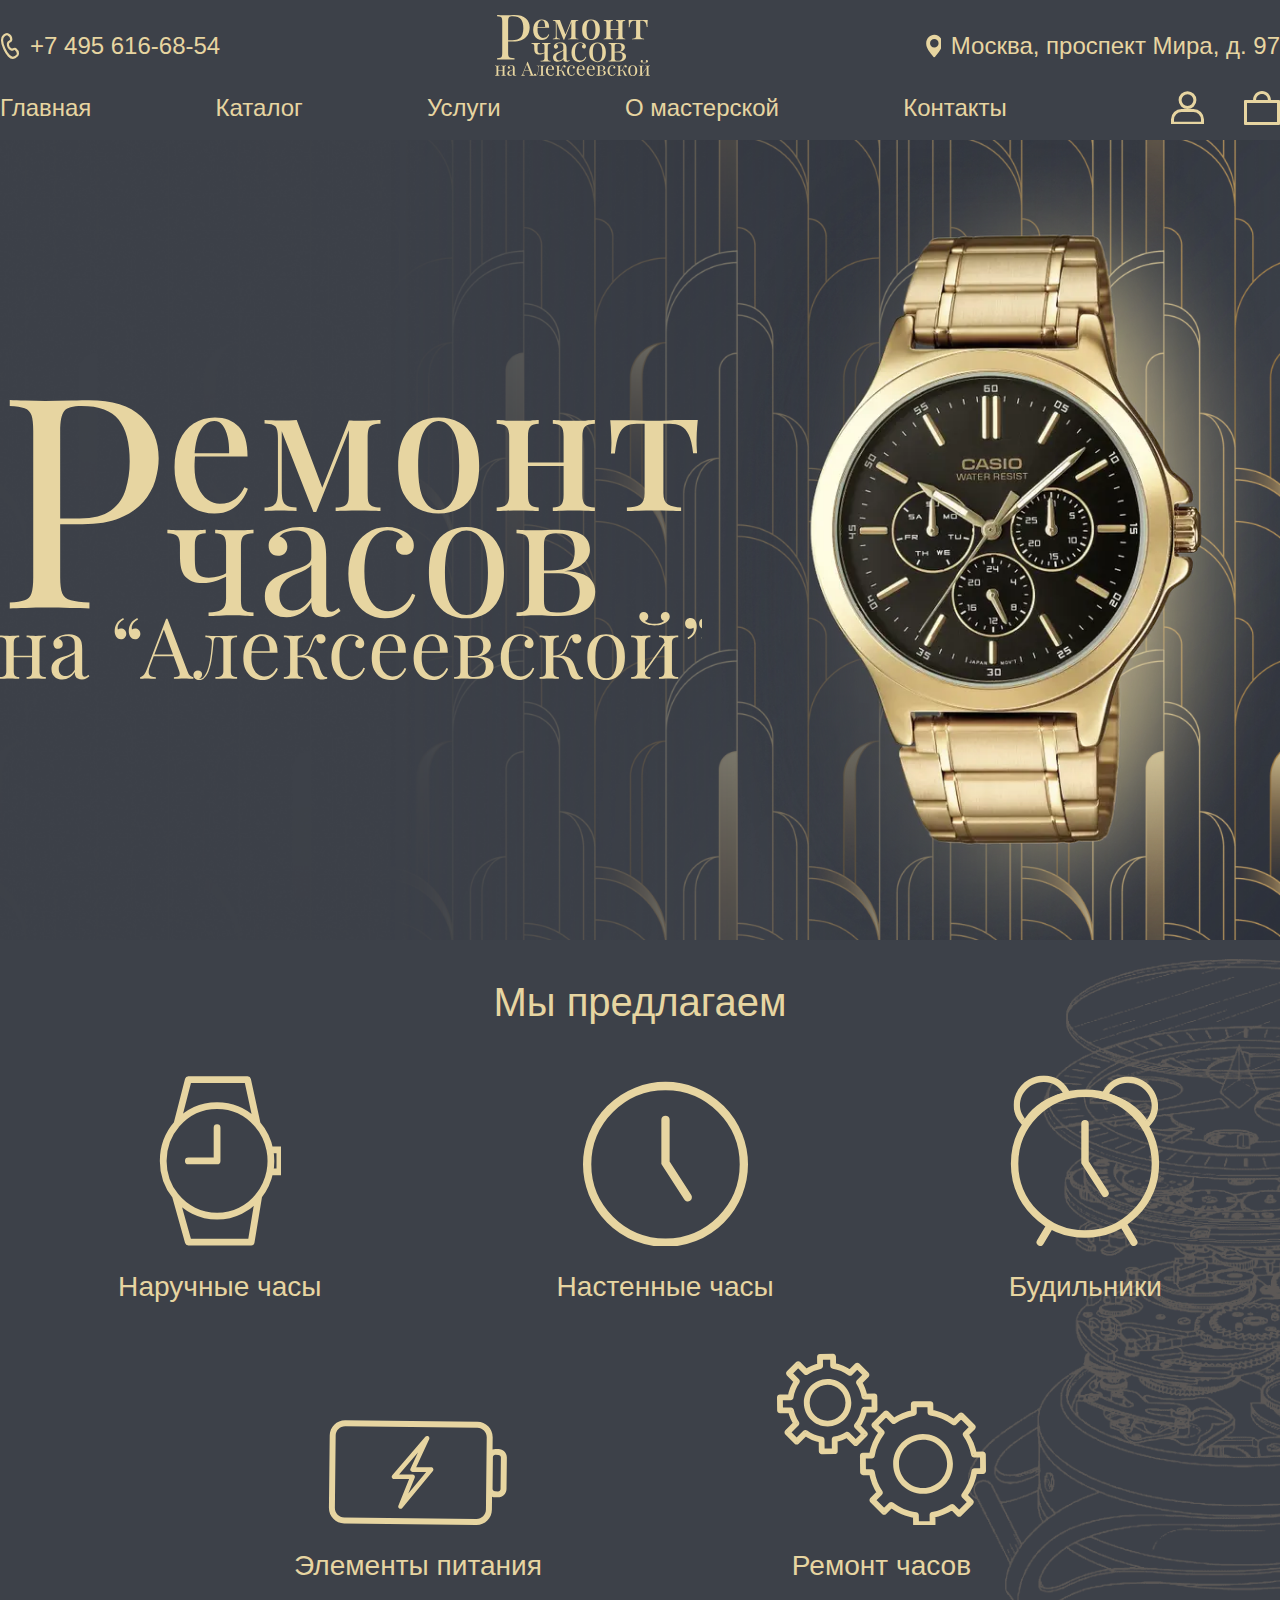
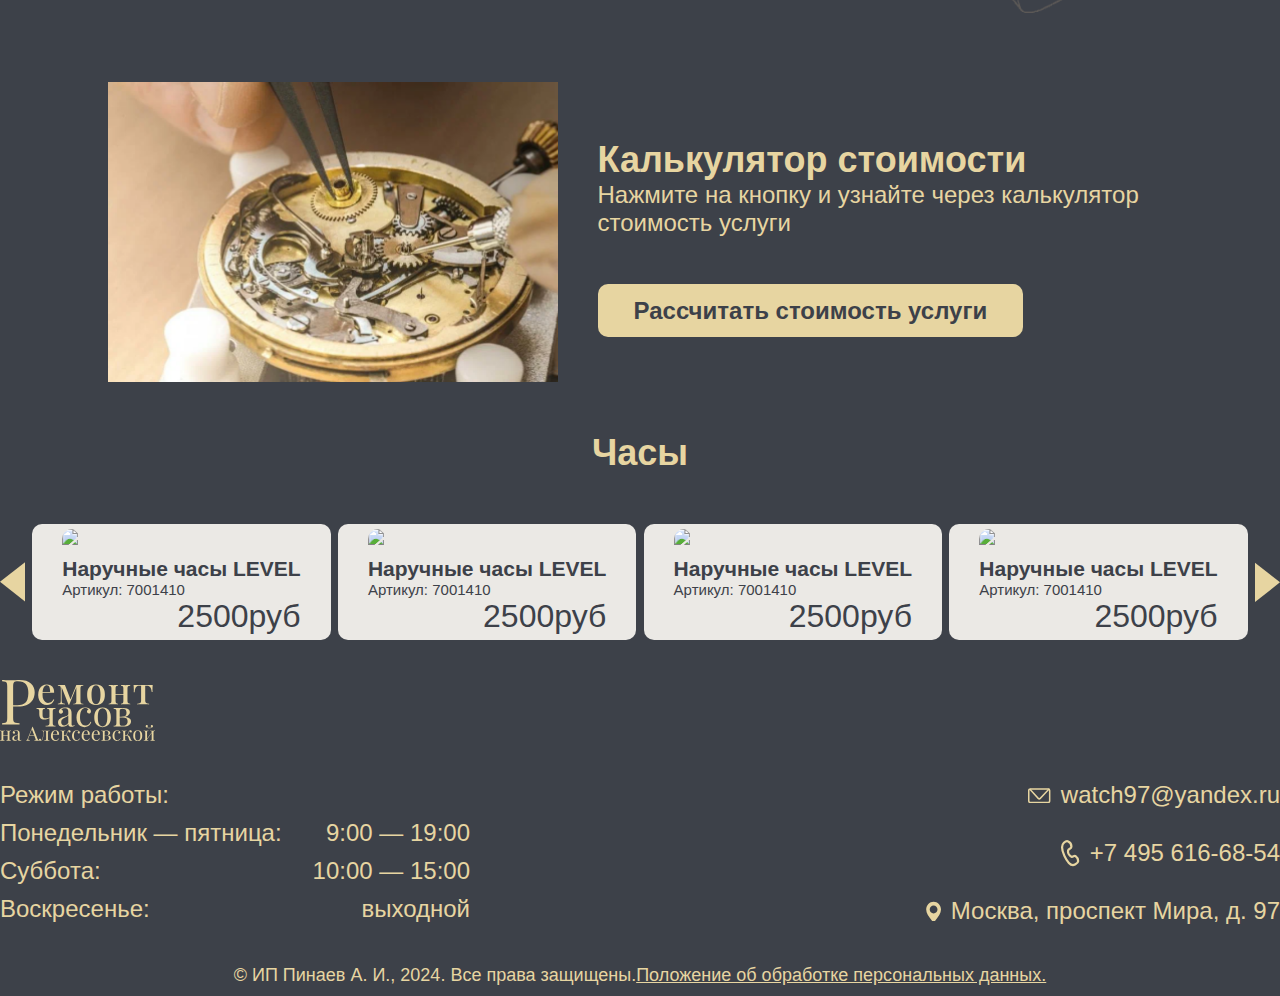
==== commit e6b4e439: "Исправление недоработок" ====
--- a/index.html
+++ b/index.html
@@ -1 +1 @@
-<!DOCTYPE html><html lang="en"><head><meta charSet="utf-8"/><meta name="viewport" content="width=device-width, initial-scale=1"/><link rel="stylesheet" href="/_next/static/css/ff8c851c5a12b8fb.css" data-precedence="next"/><link rel="stylesheet" href="/_next/static/css/a081109ad82b9893.css" data-precedence="next"/><link rel="stylesheet" href="/_next/static/css/4a15187a6babf42e.css" data-precedence="next"/><link rel="preload" as="script" fetchPriority="low" href="/_next/static/chunks/webpack-c13740e48c4821fb.js"/><script src="/_next/static/chunks/4bd1b696-80bcaf75e1b4285e.js" async=""></script><script src="/_next/static/chunks/517-bda59e8caf92d192.js" async=""></script><script src="/_next/static/chunks/main-app-646f4971afc9601e.js" async=""></script><script src="/_next/static/chunks/970-adb623330c7c8f2b.js" async=""></script><script src="/_next/static/chunks/app/page-185fc94a867eea15.js" async=""></script><title>Ремонт часов на „Алексеевской“</title><link rel="icon" href="/favicon.ico" type="image/x-icon" sizes="16x16"/><script src="/_next/static/chunks/polyfills-42372ed130431b0a.js" noModule=""></script></head><body class="__variable_7c6b4a"><header><div class="header_conteiner__EX6bw"><div class="header_first_head__maan7"><div class="header_first_head_item__LteLm"><div class="header_first_head_item_phone__Kl6M_" alt="Телефон:"></div><p class="header_first_head_item_text__lQBjl">+7 495 616-68-54</p></div><a href=".."><div class="header_first_head_item_logo__H594_"></div></a><div class="header_first_head_item__LteLm"><div class="header_first_head_item_place__2ifEy" alt="Место положение:"></div><p class="header_first_head_item_text__lQBjl">Москва, проспект Мира, д. 97</p></div></div><div class="header_second_head__ls6P3"><nav><ul class="header_second_head_menu__ggegy"><li><a class="header_second_head_menu_link__OI0op" href="..">Главная</a></li><li><a class="header_second_head_menu_link__OI0op" href="../catalog">Каталог</a></li><li><a class="header_second_head_menu_link__OI0op" href="../services">Услуги</a></li><li><a class="header_second_head_menu_link__OI0op" href="../about">О мастерской</a></li><li><a class="header_second_head_menu_link__OI0op" href="../contacts">Контакты</a></li><li><div class="header_second_head_menu_icon__8e0oZ"><a class="header_second_head_menu_icon_img__gq_BT" href="../account"><div class="header_second_head_menu_icon_img_person__LJT8K" alt="Личный кабинет"></div></a><a class="header_second_head_menu_icon_img__gq_BT" href="../basket"><div class="header_second_head_menu_icon_img_basket__A1l6t" alt="Корзина"></div></a></div></li></ul></nav></div></div></header><section><div class="page_fon__cMveN"><div class="page_conteiner__mdK4f"><div class="page_main__GlU4n"><div class="page_main_logo__yqd5F"></div><div class="page_main_img__Qdw_e"></div></div></div></div></section><section><div class="page_watch__tKMw1"><div class="page_conteiner__mdK4f"><div class="page_offers__wSjbX"><p class="page_offers_title__HDl8z">Мы предлагаем</p><div class="page_offers_block__hyM_2"><div class="page_offers_block_item__z98fR"><div class="page_offers_block_item_img1__MONgq"></div><h3 class="page_offers_block_item_text__MsUD2">Наручные часы</h3></div><div class="page_offers_block_item__z98fR"><div class="page_offers_block_item_img2__YEPqh"></div><h3 class="page_offers_block_item_text__MsUD2">Настенные часы</h3></div><div class="page_offers_block_item__z98fR"><div class="page_offers_block_item_img3__d1KY1"></div><h3 class="page_offers_block_item_text__MsUD2">Будильники</h3></div><div class="page_offers_block_item__z98fR"><div class="page_offers_block_item_img3__d1KY1"></div><h3 class="page_offers_block_item_text__MsUD2">Элементы питания</h3></div><div class="page_offers_block_item__z98fR"><div class="page_offers_block_item_img4__x3n_3"></div><h3 class="page_offers_block_item_text__MsUD2">Ремонт часов</h3></div></div></div></div></div></section><section><div class="calc_conteiner__uFgwj"><div class="calc_calc__Zi6mP"><div class="calc_calc_img__5LnqV"></div><div class="calc_calc_content__GQn1O"><h2>Калькулятор стоимости</h2><p class="calc_calc_content_text__pfzgw">Нажмите на кнопку и узнайте через калькулятор стоимость услуги</p><a class="calc_calc_content_button__lx_aY" href="../calculator">Рассчитать стоимость услуги</a></div></div></div></section><section><div class="watch_conteiner__X_Rgw"><div class="watch_watch__A_ftI"><h2 class="watch_watch_title__RSs7g">Часы</h2><div class="watch_watch_slider__cc6Av"><div class="watch_watch_slider_last__owboK"></div><a href="../card" style="text-decoration:none;color:#3D4149"><div class="watch_watch_slider_block__LXtoj"><img alt="" loading="lazy" width="270" height="340" decoding="async" data-nimg="1" style="color:transparent;border-radius:10px;pointer-events:none" srcSet="/_next/image/?url=%2F_next%2Fstatic%2Fmedia%2Ffoto.642bf07a.png&amp;w=384&amp;q=75 1x, /_next/image/?url=%2F_next%2Fstatic%2Fmedia%2Ffoto.642bf07a.png&amp;w=640&amp;q=75 2x" src="/_next/image/?url=%2F_next%2Fstatic%2Fmedia%2Ffoto.642bf07a.png&amp;w=640&amp;q=75"/><h3 class="watch_watch_slider_block_title__mQ12i">Наручные часы LEVEL</h3><p class="watch_watch_slider_block_article__dJT0D">Артикул: <span>7001410</span></p><p class="watch_watch_slider_block_price__B2_xR">2500<span>руб</span></p></div></a><a href="../card" style="text-decoration:none;color:#3D4149"><div class="watch_watch_slider_block__LXtoj"><img alt="" loading="lazy" width="270" height="340" decoding="async" data-nimg="1" style="color:transparent;border-radius:10px;pointer-events:none" srcSet="/_next/image/?url=%2F_next%2Fstatic%2Fmedia%2Ffoto.642bf07a.png&amp;w=384&amp;q=75 1x, /_next/image/?url=%2F_next%2Fstatic%2Fmedia%2Ffoto.642bf07a.png&amp;w=640&amp;q=75 2x" src="/_next/image/?url=%2F_next%2Fstatic%2Fmedia%2Ffoto.642bf07a.png&amp;w=640&amp;q=75"/><h3 class="watch_watch_slider_block_title__mQ12i">Наручные часы LEVEL</h3><p class="watch_watch_slider_block_article__dJT0D">Артикул: <span>7001410</span></p><p class="watch_watch_slider_block_price__B2_xR">2500<span>руб</span></p></div></a><a href="../card" style="text-decoration:none;color:#3D4149"><div class="watch_watch_slider_block__LXtoj"><img alt="" loading="lazy" width="270" height="340" decoding="async" data-nimg="1" style="color:transparent;border-radius:10px;pointer-events:none" srcSet="/_next/image/?url=%2F_next%2Fstatic%2Fmedia%2Ffoto.642bf07a.png&amp;w=384&amp;q=75 1x, /_next/image/?url=%2F_next%2Fstatic%2Fmedia%2Ffoto.642bf07a.png&amp;w=640&amp;q=75 2x" src="/_next/image/?url=%2F_next%2Fstatic%2Fmedia%2Ffoto.642bf07a.png&amp;w=640&amp;q=75"/><h3 class="watch_watch_slider_block_title__mQ12i">Наручные часы LEVEL</h3><p class="watch_watch_slider_block_article__dJT0D">Артикул: <span>7001410</span></p><p class="watch_watch_slider_block_price__B2_xR">2500<span>руб</span></p></div></a><a href="../card" style="text-decoration:none;color:#3D4149"><div class="watch_watch_slider_block__LXtoj"><img alt="" loading="lazy" width="270" height="340" decoding="async" data-nimg="1" style="color:transparent;border-radius:10px;pointer-events:none" srcSet="/_next/image/?url=%2F_next%2Fstatic%2Fmedia%2Ffoto.642bf07a.png&amp;w=384&amp;q=75 1x, /_next/image/?url=%2F_next%2Fstatic%2Fmedia%2Ffoto.642bf07a.png&amp;w=640&amp;q=75 2x" src="/_next/image/?url=%2F_next%2Fstatic%2Fmedia%2Ffoto.642bf07a.png&amp;w=640&amp;q=75"/><h3 class="watch_watch_slider_block_title__mQ12i">Наручные часы LEVEL</h3><p class="watch_watch_slider_block_article__dJT0D">Артикул: <span>7001410</span></p><p class="watch_watch_slider_block_price__B2_xR">2500<span>руб</span></p></div></a><div class="watch_watch_slider_next__Ypy_a"></div></div></div></div></section><footer><div class="footer_conteiner___YmoK"><div class="footer_footer__GoTLO"><div class="footer_footer_img__n8xRF"></div><div class="footer_footer_content__VOsNz"><div class="footer_footer_content_mode___9DDM"><p>Режим работы:</p><div class="footer_footer_content_mode_datatime__6dbTT"><p>Понедельник — пятница:</p><p>9:00 —  19:00</p></div><div class="footer_footer_content_mode_datatime__6dbTT"><p>Суббота:</p><p>10:00 — 15:00</p></div><div class="footer_footer_content_mode_datatime__6dbTT"><p>Воскресенье:</p><p>выходной</p></div></div><div class="footer_footer_content_contacts__DzhK3"><div class="footer_footer_content_contacts_type__omM66"><div class="footer_footer_content_contacts_type_email__8jQCr"></div><p>watch97@yandex.ru</p></div><div class="footer_footer_content_contacts_type__omM66"><div class="footer_footer_content_contacts_type_phone__5bFOK"></div><p>+7 495 616-68-54</p></div><div class="footer_footer_content_contacts_type__omM66"><div class="footer_footer_content_contacts_type_place__CtdDl"></div><p>Москва, проспект Мира, д. 97</p></div></div></div><p class="footer_footer_copyright__1fsCB">© ИП Пинаев А. И., 2024. Все права защищены.<a class="footer_footer_copyright_link__lgCcq" href="">Положение об обработке персональных данных.</a></p></div></div></footer><script src="/_next/static/chunks/webpack-c13740e48c4821fb.js" async=""></script><script>(self.__next_f=self.__next_f||[]).push([0])</script><script>self.__next_f.push([1,"4:\"$Sreact.fragment\"\n5:I[5244,[],\"\"]\n6:I[3866,[],\"\"]\n7:I[7970,[\"970\",\"static/chunks/970-adb623330c7c8f2b.js\",\"974\",\"static/chunks/app/page-185fc94a867eea15.js\"],\"Image\"]\n8:I[6213,[],\"OutletBoundary\"]\na:I[6213,[],\"MetadataBoundary\"]\nc:I[6213,[],\"ViewportBoundary\"]\ne:I[4835,[],\"\"]\n1:HL[\"/_next/static/css/ff8c851c5a12b8fb.css\",\"style\"]\n2:HL[\"/_next/static/css/a081109ad82b9893.css\",\"style\"]\n3:HL[\"/_next/static/css/4a15187a6babf42e.css\",\"style\"]\n"])</script><script>self.__next_f.push([1,"0:{\"P\":null,\"b\":\"dKkPk6YsuZQ8cyY24IVYs\",\"p\":\"\",\"c\":[\"\",\"\"],\"i\":false,\"f\":[[[\"\",{\"children\":[\"__PAGE__\",{}]},\"$undefined\",\"$undefined\",true],[\"\",[\"$\",\"$4\",\"c\",{\"children\":[[[\"$\",\"link\",\"0\",{\"rel\":\"stylesheet\",\"href\":\"/_next/static/css/ff8c851c5a12b8fb.css\",\"precedence\":\"next\",\"crossOrigin\":\"$undefined\",\"nonce\":\"$undefined\"}]],[\"$\",\"html\",null,{\"lang\":\"en\",\"children\":[\"$\",\"body\",null,{\"className\":\"__variable_7c6b4a\",\"children\":[\"$\",\"$L5\",null,{\"parallelRouterKey\":\"children\",\"segmentPath\":[\"children\"],\"error\":\"$undefined\",\"errorStyles\":\"$undefined\",\"errorScripts\":\"$undefined\",\"template\":[\"$\",\"$L6\",null,{}],\"templateStyles\":\"$undefined\",\"templateScripts\":\"$undefined\",\"notFound\":[[\"$\",\"title\",null,{\"children\":\"404: This page could not be found.\"}],[\"$\",\"div\",null,{\"style\":{\"fontFamily\":\"system-ui,\\\"Segoe UI\\\",Roboto,Helvetica,Arial,sans-serif,\\\"Apple Color Emoji\\\",\\\"Segoe UI Emoji\\\"\",\"height\":\"100vh\",\"textAlign\":\"center\",\"display\":\"flex\",\"flexDirection\":\"column\",\"alignItems\":\"center\",\"justifyContent\":\"center\"},\"children\":[\"$\",\"div\",null,{\"children\":[[\"$\",\"style\",null,{\"dangerouslySetInnerHTML\":{\"__html\":\"body{color:#000;background:#fff;margin:0}.next-error-h1{border-right:1px solid rgba(0,0,0,.3)}@media (prefers-color-scheme:dark){body{color:#fff;background:#000}.next-error-h1{border-right:1px solid rgba(255,255,255,.3)}}\"}}],[\"$\",\"h1\",null,{\"className\":\"next-error-h1\",\"style\":{\"display\":\"inline-block\",\"margin\":\"0 20px 0 0\",\"padding\":\"0 23px 0 0\",\"fontSize\":24,\"fontWeight\":500,\"verticalAlign\":\"top\",\"lineHeight\":\"49px\"},\"children\":\"404\"}],[\"$\",\"div\",null,{\"style\":{\"display\":\"inline-block\"},\"children\":[\"$\",\"h2\",null,{\"style\":{\"fontSize\":14,\"fontWeight\":400,\"lineHeight\":\"49px\",\"margin\":0},\"children\":\"This page could not be found.\"}]}]]}]}]],\"notFoundStyles\":[]}]}]}]]}],{\"children\":[\"__PAGE__\",[\"$\",\"$4\",\"c\",{\"children\":[[[\"$\",\"header\",null,{\"children\":[\"$\",\"div\",null,{\"className\":\"header_conteiner__EX6bw\",\"children\":[[\"$\",\"div\",null,{\"className\":\"header_first_head__maan7\",\"children\":[[\"$\",\"div\",null,{\"className\":\"header_first_head_item__LteLm\",\"children\":[[\"$\",\"div\",null,{\"className\":\"header_first_head_item_phone__Kl6M_\",\"alt\":\"Телефон:\"}],[\"$\",\"p\",null,{\"className\":\"header_first_head_item_text__lQBjl\",\"children\":\"+7 495 616-68-54\"}]]}],[\"$\",\"a\",null,{\"href\":\"..\",\"children\":[\"$\",\"div\",null,{\"className\":\"header_first_head_item_logo__H594_\"}]}],[\"$\",\"div\",null,{\"className\":\"header_first_head_item__LteLm\",\"children\":[[\"$\",\"div\",null,{\"className\":\"header_first_head_item_place__2ifEy\",\"alt\":\"Место положение:\"}],[\"$\",\"p\",null,{\"className\":\"header_first_head_item_text__lQBjl\",\"children\":\"Москва, проспект Мира, д. 97\"}]]}]]}],[\"$\",\"div\",null,{\"className\":\"header_second_head__ls6P3\",\"children\":[\"$\",\"nav\",null,{\"children\":[\"$\",\"ul\",null,{\"className\":\"header_second_head_menu__ggegy\",\"children\":[[\"$\",\"li\",null,{\"children\":[\"$\",\"a\",null,{\"className\":\"header_second_head_menu_link__OI0op\",\"href\":\"..\",\"children\":\"Главная\"}]}],[\"$\",\"li\",null,{\"children\":[\"$\",\"a\",null,{\"className\":\"header_second_head_menu_link__OI0op\",\"href\":\"../catalog\",\"children\":\"Каталог\"}]}],[\"$\",\"li\",null,{\"children\":[\"$\",\"a\",null,{\"className\":\"header_second_head_menu_link__OI0op\",\"href\":\"../services\",\"children\":\"Услуги\"}]}],[\"$\",\"li\",null,{\"children\":[\"$\",\"a\",null,{\"className\":\"header_second_head_menu_link__OI0op\",\"href\":\"../about\",\"children\":\"О мастерской\"}]}],[\"$\",\"li\",null,{\"children\":[\"$\",\"a\",null,{\"className\":\"header_second_head_menu_link__OI0op\",\"href\":\"../contacts\",\"children\":\"Контакты\"}]}],[\"$\",\"li\",null,{\"children\":[\"$\",\"div\",null,{\"className\":\"header_second_head_menu_icon__8e0oZ\",\"children\":[[\"$\",\"a\",null,{\"className\":\"header_second_head_menu_icon_img__gq_BT\",\"href\":\"../account\",\"children\":[\"$\",\"div\",null,{\"className\":\"header_second_head_menu_icon_img_person__LJT8K\",\"alt\":\"Личный кабинет\"}]}],[\"$\",\"a\",null,{\"className\":\"header_second_head_menu_icon_img__gq_BT\",\"href\":\"../basket\",\"children\":[\"$\",\"div\",null,{\"className\":\"header_second_head_menu_icon_img_basket__A1l6t\",\"alt\":\"Корзина\"}]}]]}]}]]}]}]}]]}]}],[\"$\",\"section\",null,{\"children\":[\"$\",\"div\",null,{\"className\":\"page_fon__cMveN\",\"children\":[\"$\",\"div\",null,{\"className\":\"page_conteiner__mdK4f\",\"children\":[\"$\",\"div\",null,{\"className\":\"page_main__GlU4n\",\"children\":[[\"$\",\"div\",null,{\"className\":\"page_main_logo__yqd5F\"}],[\"$\",\"div\",null,{\"className\":\"page_main_img__Qdw_e\"}]]}]}]}]}],[\"$\",\"section\",null,{\"children\":[\"$\",\"div\",null,{\"className\":\"page_watch__tKMw1\",\"children\":[\"$\",\"div\",null,{\"className\":\"page_conteiner__mdK4f\",\"children\":[\"$\",\"div\",null,{\"className\":\"page_offers__wSjbX\",\"children\":[[\"$\",\"p\",null,{\"className\":\"page_offers_title__HDl8z\",\"children\":\"Мы предлагаем\"}],[\"$\",\"div\",null,{\"className\":\"page_offers_block__hyM_2\",\"children\":[[\"$\",\"div\",null,{\"className\":\"page_offers_block_item__z98fR\",\"children\":[[\"$\",\"div\",null,{\"className\":\"page_offers_block_item_img1__MONgq\"}],[\"$\",\"h3\",null,{\"className\":\"page_offers_block_item_text__MsUD2\",\"children\":\"Наручные часы\"}]]}],[\"$\",\"div\",null,{\"className\":\"page_offers_block_item__z98fR\",\"children\":[[\"$\",\"div\",null,{\"className\":\"page_offers_block_item_img2__YEPqh\"}],[\"$\",\"h3\",null,{\"className\":\"page_offers_block_item_text__MsUD2\",\"children\":\"Настенные часы\"}]]}],[\"$\",\"div\",null,{\"className\":\"page_offers_block_item__z98fR\",\"children\":[[\"$\",\"div\",null,{\"className\":\"page_offers_block_item_img3__d1KY1\"}],[\"$\",\"h3\",null,{\"className\":\"page_offers_block_item_text__MsUD2\",\"children\":\"Будильники\"}]]}],[\"$\",\"div\",null,{\"className\":\"page_offers_block_item__z98fR\",\"children\":[[\"$\",\"div\",null,{\"className\":\"page_offers_block_item_img3__d1KY1\"}],[\"$\",\"h3\",null,{\"className\":\"page_offers_block_item_text__MsUD2\",\"children\":\"Элементы питания\"}]]}],[\"$\",\"div\",null,{\"className\":\"page_offers_block_item__z98fR\",\"children\":[[\"$\",\"div\",null,{\"className\":\"page_offers_block_item_img4__x3n_3\"}],[\"$\",\"h3\",null,{\"className\":\"page_offers_block_item_text__MsUD2\",\"children\":\"Ремонт часов\"}]]}]]}]]}]}]}]}],[\"$\",\"section\",null,{\"children\":[\"$\",\"div\",null,{\"className\":\"calc_conteiner__uFgwj\",\"children\":[\"$\",\"div\",null,{\"className\":\"calc_calc__Zi6mP\",\"children\":[[\"$\",\"div\",null,{\"className\":\"calc_calc_img__5LnqV\"}],[\"$\",\"div\",null,{\"className\":\"calc_calc_content__GQn1O\",\"children\":[[\"$\",\"h2\",null,{\"className\":\"$undefined\",\"children\":\"Калькулятор стоимости\"}],[\"$\",\"p\",null,{\"className\":\"calc_calc_content_text__pfzgw\",\"children\":\"Нажмите на кнопку и узнайте через калькулятор стоимость услуги\"}],[\"$\",\"a\",null,{\"className\":\"calc_calc_content_button__lx_aY\",\"href\":\"../calculator\",\"children\":\"Рассчитать стоимость услуги\"}]]}]]}]}]}],[\"$\",\"section\",null,{\"children\":[\"$\",\"div\",null,{\"className\":\"watch_conteiner__X_Rgw\",\"children\":[\"$\",\"div\",null,{\"className\":\"watch_watch__A_ftI\",\"children\":[[\"$\",\"h2\",null,{\"className\":\"watch_watch_title__RSs7g\",\"children\":\"Часы\"}],[\"$\",\"div\",null,{\"className\":\"watch_watch_slider__cc6Av\",\"children\":[[\"$\",\"div\",null,{\"className\":\"watch_watch_slider_last__owboK\"}],[\"$\",\"a\",null,{\"href\":\"../card\",\"style\":{\"textDecoration\":\"none\",\"color\":\"#3D4149\"},\"children\":[\"$\",\"div\",null,{\"className\":\"watch_watch_slider_block__LXtoj\",\"children\":[[\"$\",\"$L7\",null,{\"src\":{\"src\":\"/_next/static/media/foto.642bf07a.png\",\"height\":339,\"width\":268,\"blurDataURL\":\"[data-uri]\",\"blurWidth\":6,\"blurHeight\":8},\"width\":270,\"height\":340,\"style\":{\"borderRadius\":\"10px\",\"pointerEvents\":\"none\"},\"alt\":\"\"}],[\"$\",\"h3\",null,{\"className\":\"watch_watch_slider_block_title__mQ12i\",\"children\":\"Наручные часы LEVEL\"}],[\"$\",\"p\",null,{\"className\":\"watch_watch_slider_block_article__dJT0D\",\"children\":[\"Артикул: \",[\"$\",\"span\",null,{\"children\":\"7001410\"}]]}],[\"$\",\"p\",null,{\"className\":\"watch_watch_slider_block_price__B2_xR\",\"children\":[\"2500\",[\"$\",\"span\",null,{\"children\":\"руб\"}]]}]]}]}],[\"$\",\"a\",null,{\"href\":\"../card\",\"style\":{\"textDecoration\":\"none\",\"color\":\"#3D4149\"},\"children\":[\"$\",\"div\",null,{\"className\":\"watch_watch_slider_block__LXtoj\",\"children\":[[\"$\",\"$L7\",null,{\"src\":\"$0:f:0:1:2:children:1:props:children:0:4:props:children:props:children:props:children:1:props:children:1:props:children:props:children:0:props:src\",\"width\":270,\"height\":340,\"style\":{\"borderRadius\":\"10px\",\"pointerEvents\":\"none\"},\"alt\":\"\"}],[\"$\",\"h3\",null,{\"className\":\"watch_watch_slider_block_title__mQ12i\",\"children\":\"Наручные часы LEVEL\"}],[\"$\",\"p\",null,{\"className\":\"watch_watch_slider_block_article__dJT0D\",\"children\":[\"Артикул: \",[\"$\",\"span\",null,{\"children\":\"7001410\"}]]}],[\"$\",\"p\",null,{\"className\":\"watch_watch_slider_block_price__B2_xR\",\"children\":[\"2500\",[\"$\",\"span\",null,{\"children\":\"руб\"}]]}]]}]}],[\"$\",\"a\",null,{\"href\":\"../card\",\"style\":{\"textDecoration\":\"none\",\"color\":\"#3D4149\"},\"children\":[\"$\",\"div\",null,{\"className\":\"watch_watch_slider_block__LXtoj\",\"children\":[[\"$\",\"$L7\",null,{\"src\":\"$0:f:0:1:2:children:1:props:children:0:4:props:children:props:children:props:children:1:props:children:1:props:children:props:children:0:props:src\",\"width\":270,\"height\":340,\"style\":{\"borderRadius\":\"10px\",\"pointerEvents\":\"none\"},\"alt\":\"\"}],[\"$\",\"h3\",null,{\"className\":\"watch_watch_slider_block_title__mQ12i\",\"children\":\"Наручные часы LEVEL\"}],[\"$\",\"p\",null,{\"className\":\"watch_watch_slider_block_article__dJT0D\",\"children\":[\"Артикул: \",[\"$\",\"span\",null,{\"children\":\"7001410\"}]]}],[\"$\",\"p\",null,{\"className\":\"watch_watch_slider_block_price__B2_xR\",\"children\":[\"2500\",[\"$\",\"span\",null,{\"children\":\"руб\"}]]}]]}]}],[\"$\",\"a\",null,{\"href\":\"../card\",\"style\":{\"textDecoration\":\"none\",\"color\":\"#3D4149\"},\"children\":[\"$\",\"div\",null,{\"className\":\"watch_watch_slider_block__LXtoj\",\"children\":[[\"$\",\"$L7\",null,{\"src\":\"$0:f:0:1:2:children:1:props:children:0:4:props:children:props:children:props:children:1:props:children:1:props:children:props:children:0:props:src\",\"width\":270,\"height\":340,\"style\":{\"borderRadius\":\"10px\",\"pointerEvents\":\"none\"},\"alt\":\"\"}],[\"$\",\"h3\",null,{\"className\":\"watch_watch_slider_block_title__mQ12i\",\"children\":\"Наручные часы LEVEL\"}],[\"$\",\"p\",null,{\"className\":\"watch_watch_slider_block_article__dJT0D\",\"children\":[\"Артикул: \",[\"$\",\"span\",null,{\"children\":\"7001410\"}]]}],[\"$\",\"p\",null,{\"className\":\"watch_watch_slider_block_price__B2_xR\",\"children\":[\"2500\",[\"$\",\"span\",null,{\"children\":\"руб\"}]]}]]}]}],[\"$\",\"div\",null,{\"className\":\"watch_watch_slider_next__Ypy_a\"}]]}]]}]}]}],[\"$\",\"footer\",null,{\"children\":[\"$\",\"div\",null,{\"className\":\"footer_conteiner___YmoK\",\"children\":[\"$\",\"div\",null,{\"className\":\"footer_footer__GoTLO\",\"children\":[[\"$\",\"div\",null,{\"className\":\"footer_footer_img__n8xRF\"}],[\"$\",\"div\",null,{\"className\":\"footer_footer_content__VOsNz\",\"children\":[[\"$\",\"div\",null,{\"className\":\"footer_footer_content_mode___9DDM\",\"children\":[[\"$\",\"p\",null,{\"className\":\"$undefined\",\"children\":\"Режим работы:\"}],[\"$\",\"div\",null,{\"className\":\"footer_footer_content_mode_datatime__6dbTT\",\"children\":[[\"$\",\"p\",null,{\"children\":\"Понедельник — пятница:\"}],[\"$\",\"p\",null,{\"children\":\"9:00 —  19:00\"}]]}],[\"$\",\"div\",null,{\"className\":\"footer_footer_content_mode_datatime__6dbTT\",\"children\":[[\"$\",\"p\",null,{\"children\":\"Суббота:\"}],[\"$\",\"p\",null,{\"children\":\"10:00 — 15:00\"}]]}],[\"$\",\"div\",null,{\"className\":\"footer_footer_content_mode_datatime__6dbTT\",\"children\":[[\"$\",\"p\",null,{\"children\":\"Воскресенье:\"}],[\"$\",\"p\",null,{\"children\":\"выходной\"}]]}]]}],[\"$\",\"div\",null,{\"className\":\"footer_footer_content_contacts__DzhK3\",\"children\":[[\"$\",\"div\",null,{\"className\":\"footer_footer_content_contacts_type__omM66\",\"children\":[[\"$\",\"div\",null,{\"className\":\"footer_footer_content_contacts_type_email__8jQCr\"}],[\"$\",\"p\",null,{\"children\":\"watch97@yandex.ru\"}]]}],[\"$\",\"div\",null,{\"className\":\"footer_footer_content_contacts_type__omM66\",\"children\":[[\"$\",\"div\",null,{\"className\":\"footer_footer_content_contacts_type_phone__5bFOK\"}],[\"$\",\"p\",null,{\"children\":\"+7 495 616-68-54\"}]]}],[\"$\",\"div\",null,{\"className\":\"footer_footer_content_contacts_type__omM66\",\"children\":[[\"$\",\"div\",null,{\"className\":\"footer_footer_content_contacts_type_place__CtdDl\"}],[\"$\",\"p\",null,{\"children\":\"Москва, проспект Мира, д. 97\"}]]}]]}]]}],[\"$\",\"p\",null,{\"className\":\"footer_footer_copyright__1fsCB\",\"children\":[\"© ИП Пинаев А. И., 2024. Все права защищены.\",[\"$\",\"a\",null,{\"className\":\"footer_footer_copyright_link__lgCcq\",\"href\":\"\",\"children\":\"Положение об обработке персональных данных.\"}]]}]]}]}]}]],[[\"$\",\"link\",\"0\",{\"rel\":\"stylesheet\",\"href\":\"/_next/static/css/a081109ad82b9893.css\",\"precedence\":\"next\",\"crossOrigin\":\"$undefined\",\"nonce\":\"$undefined\"}],[\"$\",\"link\",\"1\",{\"rel\":\"stylesheet\",\"href\":\"/_next/static/css/4a15187a6babf42e.css\",\"precedence\":\"next\",\"crossOrigin\":\"$undefined\",\"nonce\":\"$undefined\"}]],[\"$\",\"$L8\",null,{\"children\":\"$L9\"}]]}],{},null]},null],[\"$\",\"$4\",\"h\",{\"children\":[null,[\"$\",\"$4\",\"A1tOqyj_C_TPSv073nS5n\",{\"children\":[[\"$\",\"$La\",null,{\"children\":\"$Lb\"}],[\"$\",\"$Lc\",null,{\"children\":\"$Ld\"}],null]}]]}]]],\"m\":\"$undefined\",\"G\":[\"$e\",\"$undefined\"],\"s\":false,\"S\":true}\n"])</script><script>self.__next_f.push([1,"d:[[\"$\",\"meta\",\"0\",{\"name\":\"viewport\",\"content\":\"width=device-width, initial-scale=1\"}]]\nb:[[\"$\",\"meta\",\"0\",{\"charSet\":\"utf-8\"}],[\"$\",\"title\",\"1\",{\"children\":\"Ремонт часов на „Алексеевской“\"}],[\"$\",\"link\",\"2\",{\"rel\":\"icon\",\"href\":\"/favicon.ico\",\"type\":\"image/x-icon\",\"sizes\":\"16x16\"}]]\n"])</script><script>self.__next_f.push([1,"9:null\n"])</script></body></html>+<!DOCTYPE html><html lang="en"><head><meta charSet="utf-8"/><meta name="viewport" content="width=device-width, initial-scale=1"/><link rel="stylesheet" href="/_next/static/css/ff8c851c5a12b8fb.css" data-precedence="next"/><link rel="stylesheet" href="/_next/static/css/f25a774d4e51c21f.css" data-precedence="next"/><link rel="preload" as="script" fetchPriority="low" href="/_next/static/chunks/webpack-a037c78e1a99d6a5.js"/><script src="/_next/static/chunks/4bd1b696-80bcaf75e1b4285e.js" async=""></script><script src="/_next/static/chunks/517-bda59e8caf92d192.js" async=""></script><script src="/_next/static/chunks/main-app-646f4971afc9601e.js" async=""></script><script src="/_next/static/chunks/970-adb623330c7c8f2b.js" async=""></script><script src="/_next/static/chunks/app/page-eab052cb2f96b40e.js" async=""></script><title>Ремонт часов на „Алексеевской“</title><link rel="icon" href="/favicon.ico" type="image/x-icon" sizes="16x16"/><script src="/_next/static/chunks/polyfills-42372ed130431b0a.js" noModule=""></script></head><body class="__variable_7c6b4a"><header><div class="header_conteiner__EX6bw"><div class="header_first_head__maan7"><div class="header_first_head_item__LteLm"><div class="header_first_head_item_phone__Kl6M_" alt="Телефон:"></div><p class="header_first_head_item_text__lQBjl">+7 495 616-68-54</p></div><a href=".." alt="Ремонт часов на Алексеевской"><div class="header_first_head_item_logo__H594_"></div></a><div class="header_first_head_item__LteLm"><div class="header_first_head_item_place__2ifEy" alt="Место положение:"></div><p class="header_first_head_item_text__lQBjl">Москва, проспект Мира, д. 97</p></div></div><div class="header_second_head__ls6P3"><nav><ul class="header_second_head_menu__ggegy"><li><a class="header_second_head_menu_link__OI0op" href="..">Главная</a></li><li><a class="header_second_head_menu_link__OI0op" href="../catalog">Каталог</a></li><li><a class="header_second_head_menu_link__OI0op" href="../services">Услуги</a></li><li><a class="header_second_head_menu_link__OI0op" href="../about">О мастерской</a></li><li><a class="header_second_head_menu_link__OI0op" href="../contacts">Контакты</a></li><li><div class="header_second_head_menu_icon__8e0oZ"><a class="header_second_head_menu_icon_img__gq_BT" href="../account"><div class="header_second_head_menu_icon_img_person__LJT8K" alt="Личный кабинет"></div></a><a class="header_second_head_menu_icon_img__gq_BT" href="../basket"><div class="header_second_head_menu_icon_img_basket__A1l6t" alt="Корзина"></div></a></div></li></ul></nav></div></div></header><section><div class="page_fon__cMveN"><div class="page_conteiner__mdK4f"><div class="page_main__GlU4n"><div class="page_main_logo__yqd5F"></div><div class="page_main_img__Qdw_e"></div></div></div></div></section><section><div class="page_watch__tKMw1"><div class="page_conteiner__mdK4f"><div class="page_offers__wSjbX"><p class="page_offers_title__HDl8z">Мы предлагаем</p><div class="page_offers_block__hyM_2"><div class="page_offers_block_item__z98fR"><div class="page_offers_block_item_img1__MONgq"></div><h3 class="page_offers_block_item_text__MsUD2">Наручные часы</h3></div><div class="page_offers_block_item__z98fR"><div class="page_offers_block_item_img2__YEPqh"></div><h3 class="page_offers_block_item_text__MsUD2">Настенные часы</h3></div><div class="page_offers_block_item__z98fR"><div class="page_offers_block_item_img3__d1KY1"></div><h3 class="page_offers_block_item_text__MsUD2">Будильники</h3></div><div class="page_offers_block_item__z98fR"><div class="page_offers_block_item_img4__x3n_3"></div><h3 class="page_offers_block_item_text__MsUD2">Элементы питания</h3></div><div class="page_offers_block_item__z98fR"><div class="page_offers_block_item_img5__ilDar"></div><h3 class="page_offers_block_item_text__MsUD2">Ремонт часов</h3></div></div></div></div></div></section><section><div class="calc_conteiner__uFgwj"><div class="calc_calc__Zi6mP"><div class="calc_calc_img__5LnqV"></div><div class="calc_calc_content__GQn1O"><h2>Калькулятор стоимости</h2><p class="calc_calc_content_text__pfzgw">Нажмите на кнопку и узнайте через калькулятор стоимость услуги</p><a class="calc_calc_content_button__lx_aY" href="../calculator">Рассчитать стоимость услуги</a></div></div></div></section><section><div class="watch_conteiner__X_Rgw"><div class="watch_watch__A_ftI"><h2 class="watch_watch_title__RSs7g">Часы</h2><div class="watch_watch_slider__cc6Av"><div class="watch_watch_slider_last__owboK"></div><a href="../card" style="text-decoration:none;color:#3D4149"><div class="watch_watch_slider_block__LXtoj"><img alt="7001410" loading="lazy" width="270" height="340" decoding="async" data-nimg="1" style="color:transparent;border-radius:10px;pointer-events:none" srcSet="/_next/image/?url=%2Ffoto.png&amp;w=384&amp;q=75 1x, /_next/image/?url=%2Ffoto.png&amp;w=640&amp;q=75 2x" src="/_next/image/?url=%2Ffoto.png&amp;w=640&amp;q=75"/><h3 class="watch_watch_slider_block_title__mQ12i">Наручные часы LEVEL</h3><p class="watch_watch_slider_block_article__dJT0D">Артикул: <span>7001410</span></p><p class="watch_watch_slider_block_price__B2_xR">2500<span>руб</span></p></div></a><a href="../card" style="text-decoration:none;color:#3D4149"><div class="watch_watch_slider_block__LXtoj"><img alt="7001410" loading="lazy" width="270" height="340" decoding="async" data-nimg="1" style="color:transparent;border-radius:10px;pointer-events:none" srcSet="/_next/image/?url=%2Ffoto.png&amp;w=384&amp;q=75 1x, /_next/image/?url=%2Ffoto.png&amp;w=640&amp;q=75 2x" src="/_next/image/?url=%2Ffoto.png&amp;w=640&amp;q=75"/><h3 class="watch_watch_slider_block_title__mQ12i">Наручные часы LEVEL</h3><p class="watch_watch_slider_block_article__dJT0D">Артикул: <span>7001410</span></p><p class="watch_watch_slider_block_price__B2_xR">2500<span>руб</span></p></div></a><a href="../card" style="text-decoration:none;color:#3D4149"><div class="watch_watch_slider_block__LXtoj"><img alt="7001410" loading="lazy" width="270" height="340" decoding="async" data-nimg="1" style="color:transparent;border-radius:10px;pointer-events:none" srcSet="/_next/image/?url=%2Ffoto.png&amp;w=384&amp;q=75 1x, /_next/image/?url=%2Ffoto.png&amp;w=640&amp;q=75 2x" src="/_next/image/?url=%2Ffoto.png&amp;w=640&amp;q=75"/><h3 class="watch_watch_slider_block_title__mQ12i">Наручные часы LEVEL</h3><p class="watch_watch_slider_block_article__dJT0D">Артикул: <span>7001410</span></p><p class="watch_watch_slider_block_price__B2_xR">2500<span>руб</span></p></div></a><a href="../card" style="text-decoration:none;color:#3D4149"><div class="watch_watch_slider_block__LXtoj"><img alt="7001410" loading="lazy" width="270" height="340" decoding="async" data-nimg="1" style="color:transparent;border-radius:10px;pointer-events:none" srcSet="/_next/image/?url=%2Ffoto.png&amp;w=384&amp;q=75 1x, /_next/image/?url=%2Ffoto.png&amp;w=640&amp;q=75 2x" src="/_next/image/?url=%2Ffoto.png&amp;w=640&amp;q=75"/><h3 class="watch_watch_slider_block_title__mQ12i">Наручные часы LEVEL</h3><p class="watch_watch_slider_block_article__dJT0D">Артикул: <span>7001410</span></p><p class="watch_watch_slider_block_price__B2_xR">2500<span>руб</span></p></div></a><div class="watch_watch_slider_next__Ypy_a"></div></div></div></div></section><footer><div class="footer_conteiner___YmoK"><div class="footer_footer__GoTLO"><a href=".."><div class="footer_footer_img__n8xRF"></div></a><div class="footer_footer_content__VOsNz"><div class="footer_footer_content_mode___9DDM"><p>Режим работы:</p><div class="footer_footer_content_mode_datatime__6dbTT"><p>Понедельник — пятница:</p><p>9:00 —  19:00</p></div><div class="footer_footer_content_mode_datatime__6dbTT"><p>Суббота:</p><p>10:00 — 15:00</p></div><div class="footer_footer_content_mode_datatime__6dbTT"><p>Воскресенье:</p><p>выходной</p></div></div><div class="footer_footer_content_contacts__DzhK3"><div class="footer_footer_content_contacts_type__omM66"><div class="footer_footer_content_contacts_type_email__8jQCr"></div><p>watch97@yandex.ru</p></div><div class="footer_footer_content_contacts_type__omM66"><div class="footer_footer_content_contacts_type_phone__5bFOK"></div><p>+7 495 616-68-54</p></div><div class="footer_footer_content_contacts_type__omM66"><div class="footer_footer_content_contacts_type_place__CtdDl"></div><p>Москва, проспект Мира, д. 97</p></div></div></div><p class="footer_footer_copyright__1fsCB">© ИП Пинаев А. И., 2024. Все права защищены.<a class="footer_footer_copyright_link__lgCcq" href="">Положение об обработке персональных данных.</a></p></div></div></footer><script src="/_next/static/chunks/webpack-a037c78e1a99d6a5.js" async=""></script><script>(self.__next_f=self.__next_f||[]).push([0])</script><script>self.__next_f.push([1,"3:\"$Sreact.fragment\"\n4:I[5244,[],\"\"]\n5:I[3866,[],\"\"]\n6:I[7970,[\"970\",\"static/chunks/970-adb623330c7c8f2b.js\",\"974\",\"static/chunks/app/page-eab052cb2f96b40e.js\"],\"Image\"]\n7:I[6213,[],\"OutletBoundary\"]\n9:I[6213,[],\"MetadataBoundary\"]\nb:I[6213,[],\"ViewportBoundary\"]\nd:I[4835,[],\"\"]\n1:HL[\"/_next/static/css/ff8c851c5a12b8fb.css\",\"style\"]\n2:HL[\"/_next/static/css/f25a774d4e51c21f.css\",\"style\"]\n"])</script><script>self.__next_f.push([1,"0:{\"P\":null,\"b\":\"f2-cYwH1402Qcuu__13f5\",\"p\":\"\",\"c\":[\"\",\"\"],\"i\":false,\"f\":[[[\"\",{\"children\":[\"__PAGE__\",{}]},\"$undefined\",\"$undefined\",true],[\"\",[\"$\",\"$3\",\"c\",{\"children\":[[[\"$\",\"link\",\"0\",{\"rel\":\"stylesheet\",\"href\":\"/_next/static/css/ff8c851c5a12b8fb.css\",\"precedence\":\"next\",\"crossOrigin\":\"$undefined\",\"nonce\":\"$undefined\"}]],[\"$\",\"html\",null,{\"lang\":\"en\",\"children\":[\"$\",\"body\",null,{\"className\":\"__variable_7c6b4a\",\"children\":[\"$\",\"$L4\",null,{\"parallelRouterKey\":\"children\",\"segmentPath\":[\"children\"],\"error\":\"$undefined\",\"errorStyles\":\"$undefined\",\"errorScripts\":\"$undefined\",\"template\":[\"$\",\"$L5\",null,{}],\"templateStyles\":\"$undefined\",\"templateScripts\":\"$undefined\",\"notFound\":[[\"$\",\"title\",null,{\"children\":\"404: This page could not be found.\"}],[\"$\",\"div\",null,{\"style\":{\"fontFamily\":\"system-ui,\\\"Segoe UI\\\",Roboto,Helvetica,Arial,sans-serif,\\\"Apple Color Emoji\\\",\\\"Segoe UI Emoji\\\"\",\"height\":\"100vh\",\"textAlign\":\"center\",\"display\":\"flex\",\"flexDirection\":\"column\",\"alignItems\":\"center\",\"justifyContent\":\"center\"},\"children\":[\"$\",\"div\",null,{\"children\":[[\"$\",\"style\",null,{\"dangerouslySetInnerHTML\":{\"__html\":\"body{color:#000;background:#fff;margin:0}.next-error-h1{border-right:1px solid rgba(0,0,0,.3)}@media (prefers-color-scheme:dark){body{color:#fff;background:#000}.next-error-h1{border-right:1px solid rgba(255,255,255,.3)}}\"}}],[\"$\",\"h1\",null,{\"className\":\"next-error-h1\",\"style\":{\"display\":\"inline-block\",\"margin\":\"0 20px 0 0\",\"padding\":\"0 23px 0 0\",\"fontSize\":24,\"fontWeight\":500,\"verticalAlign\":\"top\",\"lineHeight\":\"49px\"},\"children\":\"404\"}],[\"$\",\"div\",null,{\"style\":{\"display\":\"inline-block\"},\"children\":[\"$\",\"h2\",null,{\"style\":{\"fontSize\":14,\"fontWeight\":400,\"lineHeight\":\"49px\",\"margin\":0},\"children\":\"This page could not be found.\"}]}]]}]}]],\"notFoundStyles\":[]}]}]}]]}],{\"children\":[\"__PAGE__\",[\"$\",\"$3\",\"c\",{\"children\":[[[\"$\",\"header\",null,{\"children\":[\"$\",\"div\",null,{\"className\":\"header_conteiner__EX6bw\",\"children\":[[\"$\",\"div\",null,{\"className\":\"header_first_head__maan7\",\"children\":[[\"$\",\"div\",null,{\"className\":\"header_first_head_item__LteLm\",\"children\":[[\"$\",\"div\",null,{\"className\":\"header_first_head_item_phone__Kl6M_\",\"alt\":\"Телефон:\"}],[\"$\",\"p\",null,{\"className\":\"header_first_head_item_text__lQBjl\",\"children\":\"+7 495 616-68-54\"}]]}],[\"$\",\"a\",null,{\"href\":\"..\",\"alt\":\"Ремонт часов на Алексеевской\",\"children\":[\"$\",\"div\",null,{\"className\":\"header_first_head_item_logo__H594_\"}]}],[\"$\",\"div\",null,{\"className\":\"header_first_head_item__LteLm\",\"children\":[[\"$\",\"div\",null,{\"className\":\"header_first_head_item_place__2ifEy\",\"alt\":\"Место положение:\"}],[\"$\",\"p\",null,{\"className\":\"header_first_head_item_text__lQBjl\",\"children\":\"Москва, проспект Мира, д. 97\"}]]}]]}],[\"$\",\"div\",null,{\"className\":\"header_second_head__ls6P3\",\"children\":[\"$\",\"nav\",null,{\"children\":[\"$\",\"ul\",null,{\"className\":\"header_second_head_menu__ggegy\",\"children\":[[\"$\",\"li\",null,{\"children\":[\"$\",\"a\",null,{\"className\":\"header_second_head_menu_link__OI0op\",\"href\":\"..\",\"children\":\"Главная\"}]}],[\"$\",\"li\",null,{\"children\":[\"$\",\"a\",null,{\"className\":\"header_second_head_menu_link__OI0op\",\"href\":\"../catalog\",\"children\":\"Каталог\"}]}],[\"$\",\"li\",null,{\"children\":[\"$\",\"a\",null,{\"className\":\"header_second_head_menu_link__OI0op\",\"href\":\"../services\",\"children\":\"Услуги\"}]}],[\"$\",\"li\",null,{\"children\":[\"$\",\"a\",null,{\"className\":\"header_second_head_menu_link__OI0op\",\"href\":\"../about\",\"children\":\"О мастерской\"}]}],[\"$\",\"li\",null,{\"children\":[\"$\",\"a\",null,{\"className\":\"header_second_head_menu_link__OI0op\",\"href\":\"../contacts\",\"children\":\"Контакты\"}]}],[\"$\",\"li\",null,{\"children\":[\"$\",\"div\",null,{\"className\":\"header_second_head_menu_icon__8e0oZ\",\"children\":[[\"$\",\"a\",null,{\"className\":\"header_second_head_menu_icon_img__gq_BT\",\"href\":\"../account\",\"children\":[\"$\",\"div\",null,{\"className\":\"header_second_head_menu_icon_img_person__LJT8K\",\"alt\":\"Личный кабинет\"}]}],[\"$\",\"a\",null,{\"className\":\"header_second_head_menu_icon_img__gq_BT\",\"href\":\"../basket\",\"children\":[\"$\",\"div\",null,{\"className\":\"header_second_head_menu_icon_img_basket__A1l6t\",\"alt\":\"Корзина\"}]}]]}]}]]}]}]}]]}]}],[\"$\",\"section\",null,{\"children\":[\"$\",\"div\",null,{\"className\":\"page_fon__cMveN\",\"children\":[\"$\",\"div\",null,{\"className\":\"page_conteiner__mdK4f\",\"children\":[\"$\",\"div\",null,{\"className\":\"page_main__GlU4n\",\"children\":[[\"$\",\"div\",null,{\"className\":\"page_main_logo__yqd5F\"}],[\"$\",\"div\",null,{\"className\":\"page_main_img__Qdw_e\"}]]}]}]}]}],[\"$\",\"section\",null,{\"children\":[\"$\",\"div\",null,{\"className\":\"page_watch__tKMw1\",\"children\":[\"$\",\"div\",null,{\"className\":\"page_conteiner__mdK4f\",\"children\":[\"$\",\"div\",null,{\"className\":\"page_offers__wSjbX\",\"children\":[[\"$\",\"p\",null,{\"className\":\"page_offers_title__HDl8z\",\"children\":\"Мы предлагаем\"}],[\"$\",\"div\",null,{\"className\":\"page_offers_block__hyM_2\",\"children\":[[\"$\",\"div\",null,{\"className\":\"page_offers_block_item__z98fR\",\"children\":[[\"$\",\"div\",null,{\"className\":\"page_offers_block_item_img1__MONgq\"}],[\"$\",\"h3\",null,{\"className\":\"page_offers_block_item_text__MsUD2\",\"children\":\"Наручные часы\"}]]}],[\"$\",\"div\",null,{\"className\":\"page_offers_block_item__z98fR\",\"children\":[[\"$\",\"div\",null,{\"className\":\"page_offers_block_item_img2__YEPqh\"}],[\"$\",\"h3\",null,{\"className\":\"page_offers_block_item_text__MsUD2\",\"children\":\"Настенные часы\"}]]}],[\"$\",\"div\",null,{\"className\":\"page_offers_block_item__z98fR\",\"children\":[[\"$\",\"div\",null,{\"className\":\"page_offers_block_item_img3__d1KY1\"}],[\"$\",\"h3\",null,{\"className\":\"page_offers_block_item_text__MsUD2\",\"children\":\"Будильники\"}]]}],[\"$\",\"div\",null,{\"className\":\"page_offers_block_item__z98fR\",\"children\":[[\"$\",\"div\",null,{\"className\":\"page_offers_block_item_img4__x3n_3\"}],[\"$\",\"h3\",null,{\"className\":\"page_offers_block_item_text__MsUD2\",\"children\":\"Элементы питания\"}]]}],[\"$\",\"div\",null,{\"className\":\"page_offers_block_item__z98fR\",\"children\":[[\"$\",\"div\",null,{\"className\":\"page_offers_block_item_img5__ilDar\"}],[\"$\",\"h3\",null,{\"className\":\"page_offers_block_item_text__MsUD2\",\"children\":\"Ремонт часов\"}]]}]]}]]}]}]}]}],[\"$\",\"section\",null,{\"children\":[\"$\",\"div\",null,{\"className\":\"calc_conteiner__uFgwj\",\"children\":[\"$\",\"div\",null,{\"className\":\"calc_calc__Zi6mP\",\"children\":[[\"$\",\"div\",null,{\"className\":\"calc_calc_img__5LnqV\"}],[\"$\",\"div\",null,{\"className\":\"calc_calc_content__GQn1O\",\"children\":[[\"$\",\"h2\",null,{\"className\":\"$undefined\",\"children\":\"Калькулятор стоимости\"}],[\"$\",\"p\",null,{\"className\":\"calc_calc_content_text__pfzgw\",\"children\":\"Нажмите на кнопку и узнайте через калькулятор стоимость услуги\"}],[\"$\",\"a\",null,{\"className\":\"calc_calc_content_button__lx_aY\",\"href\":\"../calculator\",\"children\":\"Рассчитать стоимость услуги\"}]]}]]}]}]}],[\"$\",\"section\",null,{\"children\":[\"$\",\"div\",null,{\"className\":\"watch_conteiner__X_Rgw\",\"children\":[\"$\",\"div\",null,{\"className\":\"watch_watch__A_ftI\",\"children\":[[\"$\",\"h2\",null,{\"className\":\"watch_watch_title__RSs7g\",\"children\":\"Часы\"}],[\"$\",\"div\",null,{\"className\":\"watch_watch_slider__cc6Av\",\"children\":[[\"$\",\"div\",null,{\"className\":\"watch_watch_slider_last__owboK\"}],[\"$\",\"a\",null,{\"href\":\"../card\",\"style\":{\"textDecoration\":\"none\",\"color\":\"#3D4149\"},\"children\":[\"$\",\"div\",null,{\"className\":\"watch_watch_slider_block__LXtoj\",\"children\":[[\"$\",\"$L6\",null,{\"src\":\"/foto.png\",\"width\":270,\"height\":340,\"style\":{\"borderRadius\":\"10px\",\"pointerEvents\":\"none\"},\"alt\":\"7001410\"}],[\"$\",\"h3\",null,{\"className\":\"watch_watch_slider_block_title__mQ12i\",\"children\":\"Наручные часы LEVEL\"}],[\"$\",\"p\",null,{\"className\":\"watch_watch_slider_block_article__dJT0D\",\"children\":[\"Артикул: \",[\"$\",\"span\",null,{\"children\":\"7001410\"}]]}],[\"$\",\"p\",null,{\"className\":\"watch_watch_slider_block_price__B2_xR\",\"children\":[\"2500\",[\"$\",\"span\",null,{\"children\":\"руб\"}]]}]]}]}],[\"$\",\"a\",null,{\"href\":\"../card\",\"style\":{\"textDecoration\":\"none\",\"color\":\"#3D4149\"},\"children\":[\"$\",\"div\",null,{\"className\":\"watch_watch_slider_block__LXtoj\",\"children\":[[\"$\",\"$L6\",null,{\"src\":\"/foto.png\",\"width\":270,\"height\":340,\"style\":{\"borderRadius\":\"10px\",\"pointerEvents\":\"none\"},\"alt\":\"7001410\"}],[\"$\",\"h3\",null,{\"className\":\"watch_watch_slider_block_title__mQ12i\",\"children\":\"Наручные часы LEVEL\"}],[\"$\",\"p\",null,{\"className\":\"watch_watch_slider_block_article__dJT0D\",\"children\":[\"Артикул: \",[\"$\",\"span\",null,{\"children\":\"7001410\"}]]}],[\"$\",\"p\",null,{\"className\":\"watch_watch_slider_block_price__B2_xR\",\"children\":[\"2500\",[\"$\",\"span\",null,{\"children\":\"руб\"}]]}]]}]}],[\"$\",\"a\",null,{\"href\":\"../card\",\"style\":{\"textDecoration\":\"none\",\"color\":\"#3D4149\"},\"children\":[\"$\",\"div\",null,{\"className\":\"watch_watch_slider_block__LXtoj\",\"children\":[[\"$\",\"$L6\",null,{\"src\":\"/foto.png\",\"width\":270,\"height\":340,\"style\":{\"borderRadius\":\"10px\",\"pointerEvents\":\"none\"},\"alt\":\"7001410\"}],[\"$\",\"h3\",null,{\"className\":\"watch_watch_slider_block_title__mQ12i\",\"children\":\"Наручные часы LEVEL\"}],[\"$\",\"p\",null,{\"className\":\"watch_watch_slider_block_article__dJT0D\",\"children\":[\"Артикул: \",[\"$\",\"span\",null,{\"children\":\"7001410\"}]]}],[\"$\",\"p\",null,{\"className\":\"watch_watch_slider_block_price__B2_xR\",\"children\":[\"2500\",[\"$\",\"span\",null,{\"children\":\"руб\"}]]}]]}]}],[\"$\",\"a\",null,{\"href\":\"../card\",\"style\":{\"textDecoration\":\"none\",\"color\":\"#3D4149\"},\"children\":[\"$\",\"div\",null,{\"className\":\"watch_watch_slider_block__LXtoj\",\"children\":[[\"$\",\"$L6\",null,{\"src\":\"/foto.png\",\"width\":270,\"height\":340,\"style\":{\"borderRadius\":\"10px\",\"pointerEvents\":\"none\"},\"alt\":\"7001410\"}],[\"$\",\"h3\",null,{\"className\":\"watch_watch_slider_block_title__mQ12i\",\"children\":\"Наручные часы LEVEL\"}],[\"$\",\"p\",null,{\"className\":\"watch_watch_slider_block_article__dJT0D\",\"children\":[\"Артикул: \",[\"$\",\"span\",null,{\"children\":\"7001410\"}]]}],[\"$\",\"p\",null,{\"className\":\"watch_watch_slider_block_price__B2_xR\",\"children\":[\"2500\",[\"$\",\"span\",null,{\"children\":\"руб\"}]]}]]}]}],[\"$\",\"div\",null,{\"className\":\"watch_watch_slider_next__Ypy_a\"}]]}]]}]}]}],[\"$\",\"footer\",null,{\"children\":[\"$\",\"div\",null,{\"className\":\"footer_conteiner___YmoK\",\"children\":[\"$\",\"div\",null,{\"className\":\"footer_footer__GoTLO\",\"children\":[[\"$\",\"a\",null,{\"href\":\"..\",\"children\":[\"$\",\"div\",null,{\"className\":\"footer_footer_img__n8xRF\"}]}],[\"$\",\"div\",null,{\"className\":\"footer_footer_content__VOsNz\",\"children\":[[\"$\",\"div\",null,{\"className\":\"footer_footer_content_mode___9DDM\",\"children\":[[\"$\",\"p\",null,{\"className\":\"$undefined\",\"children\":\"Режим работы:\"}],[\"$\",\"div\",null,{\"className\":\"footer_footer_content_mode_datatime__6dbTT\",\"children\":[[\"$\",\"p\",null,{\"children\":\"Понедельник — пятница:\"}],[\"$\",\"p\",null,{\"children\":\"9:00 —  19:00\"}]]}],[\"$\",\"div\",null,{\"className\":\"footer_footer_content_mode_datatime__6dbTT\",\"children\":[[\"$\",\"p\",null,{\"children\":\"Суббота:\"}],[\"$\",\"p\",null,{\"children\":\"10:00 — 15:00\"}]]}],[\"$\",\"div\",null,{\"className\":\"footer_footer_content_mode_datatime__6dbTT\",\"children\":[[\"$\",\"p\",null,{\"children\":\"Воскресенье:\"}],[\"$\",\"p\",null,{\"children\":\"выходной\"}]]}]]}],[\"$\",\"div\",null,{\"className\":\"footer_footer_content_contacts__DzhK3\",\"children\":[[\"$\",\"div\",null,{\"className\":\"footer_footer_content_contacts_type__omM66\",\"children\":[[\"$\",\"div\",null,{\"className\":\"footer_footer_content_contacts_type_email__8jQCr\"}],[\"$\",\"p\",null,{\"children\":\"watch97@yandex.ru\"}]]}],[\"$\",\"div\",null,{\"className\":\"footer_footer_content_contacts_type__omM66\",\"children\":[[\"$\",\"div\",null,{\"className\":\"footer_footer_content_contacts_type_phone__5bFOK\"}],[\"$\",\"p\",null,{\"children\":\"+7 495 616-68-54\"}]]}],[\"$\",\"div\",null,{\"className\":\"footer_footer_content_contacts_type__omM66\",\"children\":[[\"$\",\"div\",null,{\"className\":\"footer_footer_content_contacts_type_place__CtdDl\"}],[\"$\",\"p\",null,{\"children\":\"Москва, проспект Мира, д. 97\"}]]}]]}]]}],[\"$\",\"p\",null,{\"className\":\"footer_footer_copyright__1fsCB\",\"children\":[\"© ИП Пинаев А. И., 2024. Все права защищены.\",[\"$\",\"a\",null,{\"className\":\"footer_footer_copyright_link__lgCcq\",\"href\":\"\",\"children\":\"Положение об обработке персональных данных.\"}]]}]]}]}]}]],[[\"$\",\"link\",\"0\",{\"rel\":\"stylesheet\",\"href\":\"/_next/static/css/f25a774d4e51c21f.css\",\"precedence\":\"next\",\"crossOrigin\":\"$undefined\",\"nonce\":\"$undefined\"}]],[\"$\",\"$L7\",null,{\"children\":\"$L8\"}]]}],{},null]},null],[\"$\",\"$3\",\"h\",{\"children\":[null,[\"$\",\"$3\",\"TqXHkd1CZmYnAVGDmn5PU\",{\"children\":[[\"$\",\"$L9\",null,{\"children\":\"$La\"}],[\"$\",\"$Lb\",null,{\"children\":\"$Lc\"}],null]}]]}]]],\"m\":\"$undefined\",\"G\":[\"$d\",\"$undefined\"],\"s\":false,\"S\":true}\n"])</script><script>self.__next_f.push([1,"c:[[\"$\",\"meta\",\"0\",{\"name\":\"viewport\",\"content\":\"width=device-width, initial-scale=1\"}]]\na:[[\"$\",\"meta\",\"0\",{\"charSet\":\"utf-8\"}],[\"$\",\"title\",\"1\",{\"children\":\"Ремонт часов на „Алексеевской“\"}],[\"$\",\"link\",\"2\",{\"rel\":\"icon\",\"href\":\"/favicon.ico\",\"type\":\"image/x-icon\",\"sizes\":\"16x16\"}]]\n"])</script><script>self.__next_f.push([1,"8:null\n"])</script></body></html>--- a/_next/static/css/f25a774d4e51c21f.css
+++ b/_next/static/css/f25a774d4e51c21f.css
@@ -0,0 +1 @@
+.page_conteiner__mdK4f{max-width:1600px;width:100%;margin:0 auto}.page_fon__cMveN{background-image:url(/_next/static/media/fon.0b194aae.webp);background-repeat:no-repeat;background-position:50%;background-size:cover}.page_main__GlU4n{display:flex;align-items:center;justify-content:space-between}.page_main_logo__yqd5F{background-image:url(/_next/static/media/main-logo.9ffe969c.svg);width:711px;height:280px}.page_main_img__Qdw_e,.page_main_logo__yqd5F{background-repeat:no-repeat;background-size:cover;pointer-events:none}.page_main_img__Qdw_e{background-image:url(/_next/static/media/main-watch.29e9f7b0.webp);width:585px;height:800px}.page_offers__wSjbX{display:flex;flex-direction:column;align-items:center}.page_offers_title__HDl8z{margin-top:40px;font-size:40px}.page_offers_block__hyM_2{margin:50px 0;width:1100px;display:flex;flex-wrap:wrap;justify-content:center;gap:50px 235px}.page_offers_block_item__z98fR{display:flex;flex-direction:column;align-items:center;justify-content:flex-end}.page_offers_block_item_img1__MONgq{background-image:url(/_next/static/media/icon-watch.11314996.svg);background-repeat:no-repeat;background-size:cover;pointer-events:none;width:122px;height:170px}.page_offers_block_item_img2__YEPqh{background-image:url(/_next/static/media/icon-watch2.0538c929.svg);background-repeat:no-repeat;background-size:cover;pointer-events:none;width:165px;height:165px}.page_offers_block_item_img3__d1KY1{background-image:url(/_next/static/media/icon-watch3.cc443307.svg);background-repeat:no-repeat;background-size:cover;pointer-events:none;width:150px;height:171px}.page_offers_block_item_img4__x3n_3{background-image:url(/_next/static/media/battery.75417a84.svg);background-repeat:no-repeat;background-size:cover;pointer-events:none;width:180px;height:105px}.page_offers_block_item_img5__ilDar{background-image:url(/_next/static/media/repair.1c088f2b.svg);background-repeat:no-repeat;background-size:cover;pointer-events:none;width:209px;height:172px}.page_offers_block_item_text__MsUD2{font-weight:300;margin-top:25px}.page_watch__tKMw1{background-image:url(/_next/static/media/watch.79f8c395.webp);background-repeat:no-repeat;background-position:100%}.header_conteiner__EX6bw{max-width:1600px;width:100%;margin:0 auto}.header_first_head__maan7{margin:15px 0;display:flex;justify-content:space-between}.header_first_head_item__LteLm{display:flex;flex-direction:row;align-items:center}.header_first_head_item_phone__Kl6M_{background-image:url(/_next/static/media/phone.7b570f35.svg);background-repeat:no-repeat;background-size:cover;pointer-events:none;width:20px;height:26px}.header_first_head_item_logo__H594_{background-image:url(/_next/static/media/logo.80d35de1.svg);background-repeat:no-repeat;background-size:cover;pointer-events:none;width:155px;height:61px}.header_first_head_item_place__2ifEy{background-image:url(/_next/static/media/tochka.1a99dc0e.svg);background-repeat:no-repeat;background-size:cover;pointer-events:none;width:15px;height:24px}.header_first_head_item_text__lQBjl{margin-left:10px}.header_second_head__ls6P3{margin:15px 0}.header_second_head_menu__ggegy{display:flex;justify-content:space-between;flex-direction:row;align-items:center;list-style:none}.header_second_head_menu_link__OI0op{text-decoration:none;color:#e7d5a1}.header_second_head_menu_icon__8e0oZ{display:flex}.header_second_head_menu_icon_img__gq_BT{margin-left:40px}.header_second_head_menu_icon_img_person__LJT8K{background-image:url(/_next/static/media/person.26a85bd3.svg);background-repeat:no-repeat;background-size:cover;pointer-events:none;width:33px;height:33px}.header_second_head_menu_icon_img_basket__A1l6t{background-image:url(/_next/static/media/basket.23e75885.svg);background-repeat:no-repeat;background-size:cover;pointer-events:none;width:36px;height:34px}.calc_conteiner__uFgwj{max-width:1600px;width:100%;margin:0 auto}.calc_calc__Zi6mP{margin-top:50px;display:flex;align-items:center;justify-content:center;gap:40px}.calc_calc_img__5LnqV{background-image:url(/_next/static/media/calc-watch.a0ffb9c8.webp);background-repeat:no-repeat;background-size:cover;pointer-events:none;width:450px;height:300px}.calc_calc_content__GQn1O{width:575px}.calc_calc_content_text__pfzgw{margin-bottom:60px}.calc_calc_content_button__lx_aY{color:#3d4149;background-color:#e7d5a1;text-decoration:none;padding:13px 36px;border-radius:10px;font-weight:600}.watch_conteiner__X_Rgw{max-width:1600px;width:100%;margin:0 auto}.watch_watch__A_ftI{display:flex;flex-direction:column}.watch_watch_title__RSs7g{display:flex;justify-content:center;margin:50px 0}.watch_watch_slider__cc6Av{display:flex;justify-content:space-between;align-items:center}.watch_watch_slider_last__owboK{background-image:url(/_next/static/media/last.75fbb948.svg);background-repeat:no-repeat;background-size:cover;pointer-events:none;width:25px;height:40px}.watch_watch_slider_block__LXtoj{background-color:#ebe9e5;border-radius:10px;padding:5px 30px;color:#3d4149}.watch_watch_slider_block_title__mQ12i{font-size:21px}.watch_watch_slider_block_article__dJT0D{font-size:15px}.watch_watch_slider_block_price__B2_xR{display:flex;justify-content:end;font-size:32px}.watch_watch_slider_next__Ypy_a{background-image:url(/_next/static/media/next.5261d730.svg);background-repeat:no-repeat;background-size:cover;pointer-events:none;width:25px;height:40px}.footer_conteiner___YmoK{max-width:1600px;width:100%;margin:0 auto}.footer_footer__GoTLO{margin-top:40px;display:flex;flex-direction:column;width:100%}.footer_footer_img__n8xRF{background-image:url(/_next/static/media/logo.80d35de1.svg);background-repeat:no-repeat;background-size:cover;pointer-events:none;width:155px;height:61px}.footer_footer_content__VOsNz{margin-top:40px;display:flex;justify-content:space-between}.footer_footer_content_mode___9DDM{display:flex;flex-direction:column;gap:10px}.footer_footer_content_mode_datatime__6dbTT{width:470px;display:flex;justify-content:space-between}.footer_footer_content_contacts__DzhK3{display:flex;flex-direction:column;gap:30px}.footer_footer_content_contacts_type__omM66{display:flex;align-items:center;justify-content:flex-end;gap:10px}.footer_footer_content_contacts_type_email__8jQCr{background-image:url(/_next/static/media/email.e7469746.svg);background-repeat:no-repeat;background-size:cover;pointer-events:none;width:23px;height:15px}.footer_footer_content_contacts_type_phone__5bFOK{background-image:url(/_next/static/media/phone.7b570f35.svg);background-repeat:no-repeat;background-size:cover;pointer-events:none;width:20px;height:27px}.footer_footer_content_contacts_type_place__CtdDl{background-image:url(/_next/static/media/tochka.1a99dc0e.svg);background-repeat:no-repeat;background-size:cover;pointer-events:none;width:15px;height:20px}.footer_footer_copyright__1fsCB{margin:40px 0 10px;display:flex;justify-content:center;font-size:18px}.footer_footer_copyright_link__lgCcq{color:#e7d5a1}.personAccount_conteiner__CbzrR{max-width:1600px;width:100%;margin:0 auto}.personAccount_account__iUGXt{display:flex;flex-direction:column;gap:40px}.personAccount_account_title__PCL_M{font-size:36px;font-weight:600}.personAccount_account_data__3C_3h{display:flex;align-items:center;gap:40px}.personAccount_account_data_info__Nezgt{display:flex;flex-direction:column;gap:20px}.personAccount_account_data_info_details__wcQxc{display:flex;gap:40px}.personAccount_account_data_info_details_text__iLVq1{font-weight:600}.personAccount_account_data_info_btn__B74hM{display:flex;gap:20px}.personAccount_account_data_info_btn_edit__eivfv{color:#3d4149;background-color:#e7d5a1;text-decoration:none;padding:6px 50px;border-radius:10px}.personAccount_account_data_info_delete_link__BVAL3{font-size:24px;color:#ebe9e5;opacity:.7}.personAccount_account_data_info_delete_text__6XqGR{font-size:18px;opacity:.7}.personAccount_order__J7hcm{display:flex;flex-direction:column;gap:20px}.personAccount_order_title__e7d01{font-size:32px}.personAccount_history__Ivsgv{display:flex;flex-direction:column;gap:20px}.personAccount_history_title__meTps{font-size:32px}.calculator_conteiner__l3QFh{max-width:1600px;width:100%;margin:0 auto}.calculator_calculator__saT5J,.calculator_calculator_block__IfUf0{display:flex;flex-direction:column;align-items:center}.calculator_calculator_block__IfUf0{gap:40px;width:60%}.calculator_calculator_block_brand__lEtRc{display:flex;flex-direction:column;width:100%;gap:20px}.calculator_calculator_block_brand_input__AOk_9,.calculator_calculator_block_brand_select___to6n{background-color:#3d4149;border-color:#e7d5a1;outline:none;padding:10px;font-size:20px;border-radius:15px}.calculator_calculator_block_brand_select___to6n{color:#e7d5a1}.calculator_calculator_block_type__qCkTZ{display:flex;flex-direction:column;width:100%;gap:20px}.calculator_calculator_block_type_input__LZYG_{background-color:#3d4149;border-color:#e7d5a1;outline:none;padding:10px;font-size:20px;border-radius:15px}.calculator_calculator_block_repair__KSFMD{display:flex;flex-direction:column;width:100%;gap:20px}.calculator_calculator_block_repair_checked__eYPsE{display:flex;align-items:center;gap:5px}.calculator_calculator_block_repair_checked_input__EQPDF{color:#3d4149;border:2px #e7d5a1;accent-color:#e7d5a1;width:20px;height:20px}.calculator_calculator_block_more__NJaqL{display:flex;flex-direction:column;width:100%;gap:20px}.calculator_calculator_block_more_checked___9i2S{display:flex;align-items:center;gap:5px}.calculator_calculator_block_more_checked_input__b1JZq{color:#3d4149;border:2px #e7d5a1;accent-color:#e7d5a1;width:20px;height:20px}.calculator_calculator_result__NwiSg{margin:2%;display:flex;flex-direction:column;align-items:center;gap:10px}.calculator_calculator_result_title__eL1vO{font-size:30px}.calculator_calculator_result_price__Wp5_j{font-size:36px}.calculator_calculator_result_note__VFgWg{font-size:20px}.calculator_calculator_result_button__YZ_AM{margin-top:5%;color:#3d4149;background-color:#e7d5a1;text-decoration:none;padding:13px 36px;border-radius:10px;font-weight:600}.card_conteiner__IBn5j{max-width:1600px;width:100%;margin:0 auto}.card_link__9BB53{display:flex;align-items:center;gap:11px;text-decoration:none}.card_link_img__aeitU{background-image:url(/_next/static/media/backTo.c82577c9.svg);background-repeat:no-repeat;background-size:cover;pointer-events:none;width:20px;height:18px}.card_link_text__n_0JR{color:#e7d5a1}.card_card__VgpBR{display:flex;align-items:center;margin-top:40px}.card_card_block__h68G_{display:flex;flex-direction:column;margin-left:50px;gap:15px}.card_card_block_title__lUQBO{font-size:40px}.card_card_block_article__Ga2GW{font-size:15px}.card_card_block_price__2Ihvw{font-size:41px}.card_card_block_btn__JLMxs{display:flex;gap:15px}.card_card_block_btn_quantity__XbVey{background-color:#e7d5a1;display:flex;width:30%;justify-content:center;align-items:center;border-radius:20px}.card_card_block_btn_quantity_minus__tua1e{background-repeat:no-repeat;background-color:#e7d5a1;border:none;align-items:center;display:flex;background-image:url(/_next/static/media/minus.4b65cc93.svg);width:16px}.card_card_block_btn_quantity_text__Y96my{color:#3d4149;margin:0 15px}.card_card_block_btn_quantity_plus__d_3Z4{background-repeat:no-repeat;background-color:#e7d5a1;border:none;background-image:url(/_next/static/media/plus.f3464ad2.svg);width:18px}.card_card_block_btn_buy__mcSRe{width:40%;background-color:#e7d5a1;border:none;border-radius:20px;display:flex;align-items:center;justify-content:center;gap:11px}.card_card_block_btn_buy_image__uQAxi{background-image:url(/_next/static/media/black-basket.a7554c54.svg);background-color:#e7d5a1;background-repeat:no-repeat;width:24px;height:22px;border:none}.card_card_block_btn_buy_text__DVlip{color:#3d4149;background-color:#e7d5a1;font-size:24px;font-weight:500;border:none}.card_properties__lr9qn{display:flex;flex-direction:column;gap:40px}.card_properties_information__XXnXH{display:flex;flex-direction:column;gap:20px}.card_properties_information_variable__OaxMK{display:flex;width:40%;gap:20%}.card_properties_information_variable_name__nFji0{display:flex;justify-content:flex-start}.card_review__gGOSX{display:flex;flex-direction:column;gap:40px}.catalog_conteiner__EzsTH,.map_conteiner__WRHL1{max-width:1600px;width:100%;margin:0 auto}.catalog_catalog__J1m03{display:flex;gap:30px;margin-top:40px;flex-wrap:wrap}.catalog_catalog_card__SqiqD{background-color:#ebe9e5;border-radius:10px;padding:5px 38px;color:#3d4149}.catalog_catalog_card_title__KoOX0{font-size:21px}.catalog_catalog_card_article__ySL7j{font-size:15px}.catalog_catalog_card_price__tVsqd{display:flex;justify-content:end;font-size:32px}.catalog_catalog_card_btn__6K7fE{display:flex;justify-content:space-between;margin:10px auto}.catalog_catalog_card_btn_quantity__cYijj{background-color:#e7d5a1;display:flex;width:38%;justify-content:center;align-items:center;margin:0 auto;border-radius:20px}.catalog_catalog_card_btn_quantity_minus__qde_a{background-repeat:no-repeat;background-color:#e7d5a1;border:none;align-items:center;display:flex;background-image:url(/_next/static/media/minus.4b65cc93.svg);width:16px}.catalog_catalog_card_btn_quantity_text__msxYe{color:#3d4149;margin:0 15px}.catalog_catalog_card_btn_quantity_plus__tpIK1{background-repeat:no-repeat;background-color:#e7d5a1;border:none;background-image:url(/_next/static/media/plus.f3464ad2.svg);width:18px}.catalog_catalog_card_btn_buy__i_6jO{width:58%;background-color:#e7d5a1;border:none;border-radius:20px;display:flex;align-items:center;justify-content:center;gap:11px}.catalog_catalog_card_btn_buy_image__G77JE{background-image:url(/_next/static/media/black-basket.a7554c54.svg);background-color:#e7d5a1;background-repeat:no-repeat;width:24px;height:22px;border:none}.catalog_catalog_card_btn_buy_text__qMXCm{color:#3d4149;background-color:#e7d5a1;font-size:20px;font-weight:500;border:none}.basket_conteiner__QRkc2{max-width:1600px;width:100%;margin:0 auto}.basket_link__ZplrK{margin-top:40px;display:flex;align-items:center;gap:11px;text-decoration:none}.basket_link_img__biIC_{background-image:url(/_next/static/media/backTo.c82577c9.svg);background-repeat:no-repeat;background-size:cover;pointer-events:none;width:20px;height:18px}.basket_link_text__eMXr1{color:#e7d5a1}.basket_basket__a_8UW{display:flex;flex-direction:column;margin-top:40px;gap:40px}.basket_basket_title__vDT2W{font-weight:600;font-size:36px}.basket_basket_card__ZJ3xM{display:flex;align-items:center;gap:5%}.basket_basket_card_block___5Q0Q{display:flex;align-items:center;justify-content:space-between;width:80%}.basket_basket_card_block_name_title__dIJYq{font-size:36px}.basket_basket_card_block_name_article__Fm936{font-size:20px}.basket_basket_card_block_price__8mUtg{font-size:41px}.basket_basket_card_block_btn__66YNM{display:flex;gap:15px}.basket_basket_card_block_btn_quantity__ZiZui{background-color:#e7d5a1;display:flex;padding:1px 10px;justify-content:center;align-items:center;border-radius:20px}.basket_basket_card_block_btn_quantity_minus__0q1LJ{background-repeat:no-repeat;background-color:#e7d5a1;border:none;align-items:center;display:flex;background-image:url(/_next/static/media/minus.4b65cc93.svg);width:20px}.basket_basket_card_block_btn_quantity_text__8YOVk{color:#3d4149;font-size:30px;margin:0 15px}.basket_basket_card_block_btn_quantity_plus___R5E4{background-repeat:no-repeat;background-color:#e7d5a1;border:none;background-image:url(/_next/static/media/plus.f3464ad2.svg);width:22px}.basket_details__W_380{display:flex;flex-direction:column;gap:20px}.basket_details_title__owxbw{font-size:32px}.basket_details_information__0PCLJ{display:flex;gap:80px}.basket_details_information_price__yQYN7{font-weight:600}.basket_total__whNGa{display:flex;flex-direction:column;gap:15px;font-size:32px;font-weight:600}.basket_total_btn__8SCGC{color:#3d4149;background-color:#e7d5a1;text-decoration:none;text-align:center;padding:13px 36px;border-radius:10px;font-weight:600}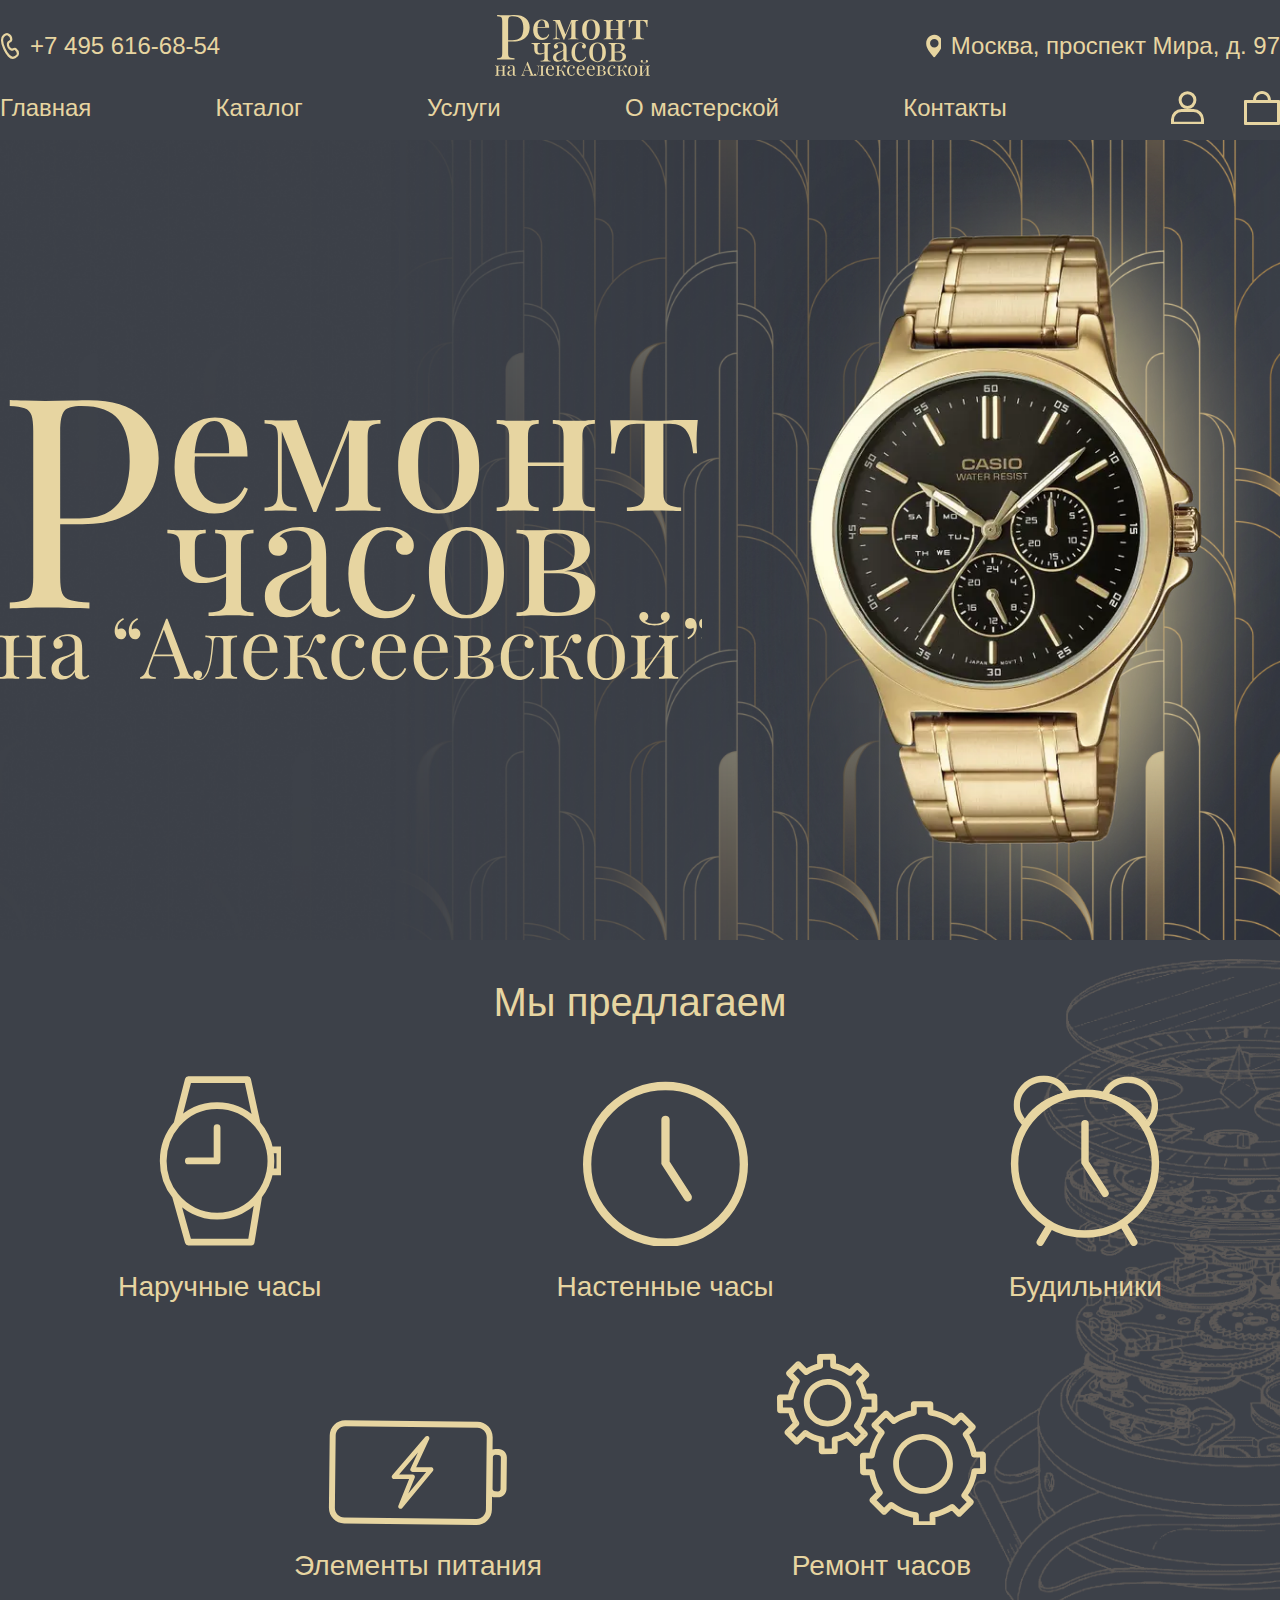
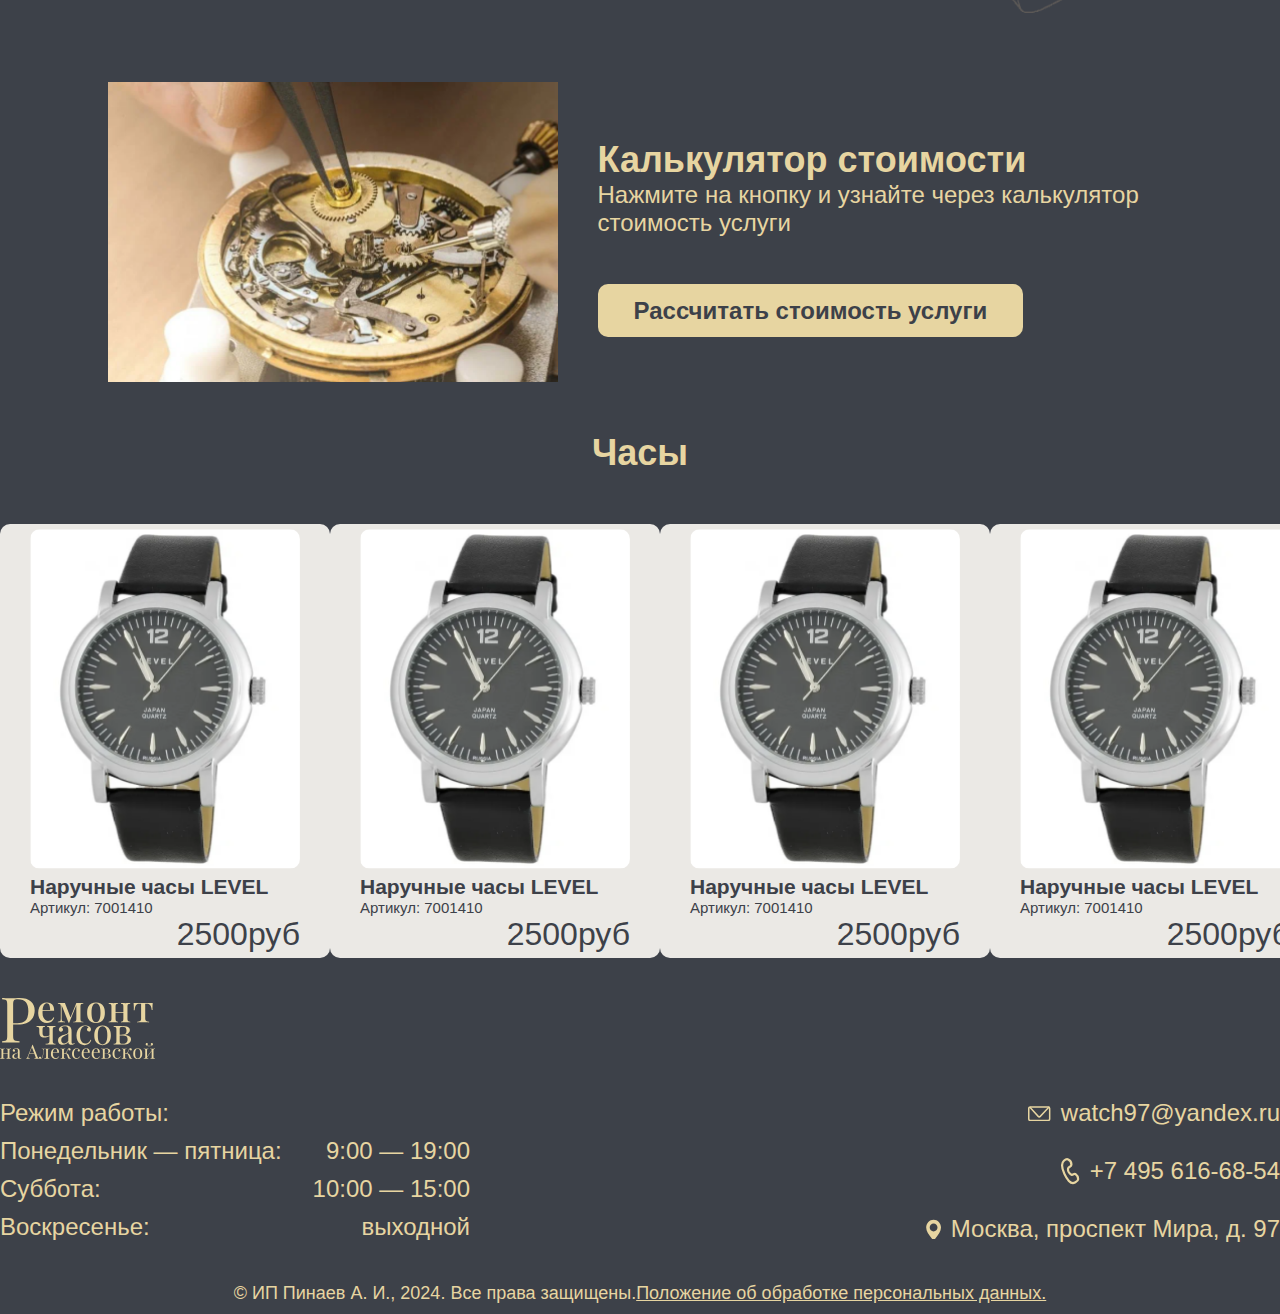
==== commit 8cfde4e2: "Доработка пользовательского интерфейса" ====
--- a/index.html
+++ b/index.html
@@ -1 +1 @@
-<!DOCTYPE html><html lang="en"><head><meta charSet="utf-8"/><meta name="viewport" content="width=device-width, initial-scale=1"/><link rel="stylesheet" href="/_next/static/css/ff8c851c5a12b8fb.css" data-precedence="next"/><link rel="stylesheet" href="/_next/static/css/f25a774d4e51c21f.css" data-precedence="next"/><link rel="preload" as="script" fetchPriority="low" href="/_next/static/chunks/webpack-a037c78e1a99d6a5.js"/><script src="/_next/static/chunks/4bd1b696-80bcaf75e1b4285e.js" async=""></script><script src="/_next/static/chunks/517-bda59e8caf92d192.js" async=""></script><script src="/_next/static/chunks/main-app-646f4971afc9601e.js" async=""></script><script src="/_next/static/chunks/970-adb623330c7c8f2b.js" async=""></script><script src="/_next/static/chunks/app/page-eab052cb2f96b40e.js" async=""></script><title>Ремонт часов на „Алексеевской“</title><link rel="icon" href="/favicon.ico" type="image/x-icon" sizes="16x16"/><script src="/_next/static/chunks/polyfills-42372ed130431b0a.js" noModule=""></script></head><body class="__variable_7c6b4a"><header><div class="header_conteiner__EX6bw"><div class="header_first_head__maan7"><div class="header_first_head_item__LteLm"><div class="header_first_head_item_phone__Kl6M_" alt="Телефон:"></div><p class="header_first_head_item_text__lQBjl">+7 495 616-68-54</p></div><a href=".." alt="Ремонт часов на Алексеевской"><div class="header_first_head_item_logo__H594_"></div></a><div class="header_first_head_item__LteLm"><div class="header_first_head_item_place__2ifEy" alt="Место положение:"></div><p class="header_first_head_item_text__lQBjl">Москва, проспект Мира, д. 97</p></div></div><div class="header_second_head__ls6P3"><nav><ul class="header_second_head_menu__ggegy"><li><a class="header_second_head_menu_link__OI0op" href="..">Главная</a></li><li><a class="header_second_head_menu_link__OI0op" href="../catalog">Каталог</a></li><li><a class="header_second_head_menu_link__OI0op" href="../services">Услуги</a></li><li><a class="header_second_head_menu_link__OI0op" href="../about">О мастерской</a></li><li><a class="header_second_head_menu_link__OI0op" href="../contacts">Контакты</a></li><li><div class="header_second_head_menu_icon__8e0oZ"><a class="header_second_head_menu_icon_img__gq_BT" href="../account"><div class="header_second_head_menu_icon_img_person__LJT8K" alt="Личный кабинет"></div></a><a class="header_second_head_menu_icon_img__gq_BT" href="../basket"><div class="header_second_head_menu_icon_img_basket__A1l6t" alt="Корзина"></div></a></div></li></ul></nav></div></div></header><section><div class="page_fon__cMveN"><div class="page_conteiner__mdK4f"><div class="page_main__GlU4n"><div class="page_main_logo__yqd5F"></div><div class="page_main_img__Qdw_e"></div></div></div></div></section><section><div class="page_watch__tKMw1"><div class="page_conteiner__mdK4f"><div class="page_offers__wSjbX"><p class="page_offers_title__HDl8z">Мы предлагаем</p><div class="page_offers_block__hyM_2"><div class="page_offers_block_item__z98fR"><div class="page_offers_block_item_img1__MONgq"></div><h3 class="page_offers_block_item_text__MsUD2">Наручные часы</h3></div><div class="page_offers_block_item__z98fR"><div class="page_offers_block_item_img2__YEPqh"></div><h3 class="page_offers_block_item_text__MsUD2">Настенные часы</h3></div><div class="page_offers_block_item__z98fR"><div class="page_offers_block_item_img3__d1KY1"></div><h3 class="page_offers_block_item_text__MsUD2">Будильники</h3></div><div class="page_offers_block_item__z98fR"><div class="page_offers_block_item_img4__x3n_3"></div><h3 class="page_offers_block_item_text__MsUD2">Элементы питания</h3></div><div class="page_offers_block_item__z98fR"><div class="page_offers_block_item_img5__ilDar"></div><h3 class="page_offers_block_item_text__MsUD2">Ремонт часов</h3></div></div></div></div></div></section><section><div class="calc_conteiner__uFgwj"><div class="calc_calc__Zi6mP"><div class="calc_calc_img__5LnqV"></div><div class="calc_calc_content__GQn1O"><h2>Калькулятор стоимости</h2><p class="calc_calc_content_text__pfzgw">Нажмите на кнопку и узнайте через калькулятор стоимость услуги</p><a class="calc_calc_content_button__lx_aY" href="../calculator">Рассчитать стоимость услуги</a></div></div></div></section><section><div class="watch_conteiner__X_Rgw"><div class="watch_watch__A_ftI"><h2 class="watch_watch_title__RSs7g">Часы</h2><div class="watch_watch_slider__cc6Av"><div class="watch_watch_slider_last__owboK"></div><a href="../card" style="text-decoration:none;color:#3D4149"><div class="watch_watch_slider_block__LXtoj"><img alt="7001410" loading="lazy" width="270" height="340" decoding="async" data-nimg="1" style="color:transparent;border-radius:10px;pointer-events:none" srcSet="/_next/image/?url=%2Ffoto.png&amp;w=384&amp;q=75 1x, /_next/image/?url=%2Ffoto.png&amp;w=640&amp;q=75 2x" src="/_next/image/?url=%2Ffoto.png&amp;w=640&amp;q=75"/><h3 class="watch_watch_slider_block_title__mQ12i">Наручные часы LEVEL</h3><p class="watch_watch_slider_block_article__dJT0D">Артикул: <span>7001410</span></p><p class="watch_watch_slider_block_price__B2_xR">2500<span>руб</span></p></div></a><a href="../card" style="text-decoration:none;color:#3D4149"><div class="watch_watch_slider_block__LXtoj"><img alt="7001410" loading="lazy" width="270" height="340" decoding="async" data-nimg="1" style="color:transparent;border-radius:10px;pointer-events:none" srcSet="/_next/image/?url=%2Ffoto.png&amp;w=384&amp;q=75 1x, /_next/image/?url=%2Ffoto.png&amp;w=640&amp;q=75 2x" src="/_next/image/?url=%2Ffoto.png&amp;w=640&amp;q=75"/><h3 class="watch_watch_slider_block_title__mQ12i">Наручные часы LEVEL</h3><p class="watch_watch_slider_block_article__dJT0D">Артикул: <span>7001410</span></p><p class="watch_watch_slider_block_price__B2_xR">2500<span>руб</span></p></div></a><a href="../card" style="text-decoration:none;color:#3D4149"><div class="watch_watch_slider_block__LXtoj"><img alt="7001410" loading="lazy" width="270" height="340" decoding="async" data-nimg="1" style="color:transparent;border-radius:10px;pointer-events:none" srcSet="/_next/image/?url=%2Ffoto.png&amp;w=384&amp;q=75 1x, /_next/image/?url=%2Ffoto.png&amp;w=640&amp;q=75 2x" src="/_next/image/?url=%2Ffoto.png&amp;w=640&amp;q=75"/><h3 class="watch_watch_slider_block_title__mQ12i">Наручные часы LEVEL</h3><p class="watch_watch_slider_block_article__dJT0D">Артикул: <span>7001410</span></p><p class="watch_watch_slider_block_price__B2_xR">2500<span>руб</span></p></div></a><a href="../card" style="text-decoration:none;color:#3D4149"><div class="watch_watch_slider_block__LXtoj"><img alt="7001410" loading="lazy" width="270" height="340" decoding="async" data-nimg="1" style="color:transparent;border-radius:10px;pointer-events:none" srcSet="/_next/image/?url=%2Ffoto.png&amp;w=384&amp;q=75 1x, /_next/image/?url=%2Ffoto.png&amp;w=640&amp;q=75 2x" src="/_next/image/?url=%2Ffoto.png&amp;w=640&amp;q=75"/><h3 class="watch_watch_slider_block_title__mQ12i">Наручные часы LEVEL</h3><p class="watch_watch_slider_block_article__dJT0D">Артикул: <span>7001410</span></p><p class="watch_watch_slider_block_price__B2_xR">2500<span>руб</span></p></div></a><div class="watch_watch_slider_next__Ypy_a"></div></div></div></div></section><footer><div class="footer_conteiner___YmoK"><div class="footer_footer__GoTLO"><a href=".."><div class="footer_footer_img__n8xRF"></div></a><div class="footer_footer_content__VOsNz"><div class="footer_footer_content_mode___9DDM"><p>Режим работы:</p><div class="footer_footer_content_mode_datatime__6dbTT"><p>Понедельник — пятница:</p><p>9:00 —  19:00</p></div><div class="footer_footer_content_mode_datatime__6dbTT"><p>Суббота:</p><p>10:00 — 15:00</p></div><div class="footer_footer_content_mode_datatime__6dbTT"><p>Воскресенье:</p><p>выходной</p></div></div><div class="footer_footer_content_contacts__DzhK3"><div class="footer_footer_content_contacts_type__omM66"><div class="footer_footer_content_contacts_type_email__8jQCr"></div><p>watch97@yandex.ru</p></div><div class="footer_footer_content_contacts_type__omM66"><div class="footer_footer_content_contacts_type_phone__5bFOK"></div><p>+7 495 616-68-54</p></div><div class="footer_footer_content_contacts_type__omM66"><div class="footer_footer_content_contacts_type_place__CtdDl"></div><p>Москва, проспект Мира, д. 97</p></div></div></div><p class="footer_footer_copyright__1fsCB">© ИП Пинаев А. И., 2024. Все права защищены.<a class="footer_footer_copyright_link__lgCcq" href="">Положение об обработке персональных данных.</a></p></div></div></footer><script src="/_next/static/chunks/webpack-a037c78e1a99d6a5.js" async=""></script><script>(self.__next_f=self.__next_f||[]).push([0])</script><script>self.__next_f.push([1,"3:\"$Sreact.fragment\"\n4:I[5244,[],\"\"]\n5:I[3866,[],\"\"]\n6:I[7970,[\"970\",\"static/chunks/970-adb623330c7c8f2b.js\",\"974\",\"static/chunks/app/page-eab052cb2f96b40e.js\"],\"Image\"]\n7:I[6213,[],\"OutletBoundary\"]\n9:I[6213,[],\"MetadataBoundary\"]\nb:I[6213,[],\"ViewportBoundary\"]\nd:I[4835,[],\"\"]\n1:HL[\"/_next/static/css/ff8c851c5a12b8fb.css\",\"style\"]\n2:HL[\"/_next/static/css/f25a774d4e51c21f.css\",\"style\"]\n"])</script><script>self.__next_f.push([1,"0:{\"P\":null,\"b\":\"f2-cYwH1402Qcuu__13f5\",\"p\":\"\",\"c\":[\"\",\"\"],\"i\":false,\"f\":[[[\"\",{\"children\":[\"__PAGE__\",{}]},\"$undefined\",\"$undefined\",true],[\"\",[\"$\",\"$3\",\"c\",{\"children\":[[[\"$\",\"link\",\"0\",{\"rel\":\"stylesheet\",\"href\":\"/_next/static/css/ff8c851c5a12b8fb.css\",\"precedence\":\"next\",\"crossOrigin\":\"$undefined\",\"nonce\":\"$undefined\"}]],[\"$\",\"html\",null,{\"lang\":\"en\",\"children\":[\"$\",\"body\",null,{\"className\":\"__variable_7c6b4a\",\"children\":[\"$\",\"$L4\",null,{\"parallelRouterKey\":\"children\",\"segmentPath\":[\"children\"],\"error\":\"$undefined\",\"errorStyles\":\"$undefined\",\"errorScripts\":\"$undefined\",\"template\":[\"$\",\"$L5\",null,{}],\"templateStyles\":\"$undefined\",\"templateScripts\":\"$undefined\",\"notFound\":[[\"$\",\"title\",null,{\"children\":\"404: This page could not be found.\"}],[\"$\",\"div\",null,{\"style\":{\"fontFamily\":\"system-ui,\\\"Segoe UI\\\",Roboto,Helvetica,Arial,sans-serif,\\\"Apple Color Emoji\\\",\\\"Segoe UI Emoji\\\"\",\"height\":\"100vh\",\"textAlign\":\"center\",\"display\":\"flex\",\"flexDirection\":\"column\",\"alignItems\":\"center\",\"justifyContent\":\"center\"},\"children\":[\"$\",\"div\",null,{\"children\":[[\"$\",\"style\",null,{\"dangerouslySetInnerHTML\":{\"__html\":\"body{color:#000;background:#fff;margin:0}.next-error-h1{border-right:1px solid rgba(0,0,0,.3)}@media (prefers-color-scheme:dark){body{color:#fff;background:#000}.next-error-h1{border-right:1px solid rgba(255,255,255,.3)}}\"}}],[\"$\",\"h1\",null,{\"className\":\"next-error-h1\",\"style\":{\"display\":\"inline-block\",\"margin\":\"0 20px 0 0\",\"padding\":\"0 23px 0 0\",\"fontSize\":24,\"fontWeight\":500,\"verticalAlign\":\"top\",\"lineHeight\":\"49px\"},\"children\":\"404\"}],[\"$\",\"div\",null,{\"style\":{\"display\":\"inline-block\"},\"children\":[\"$\",\"h2\",null,{\"style\":{\"fontSize\":14,\"fontWeight\":400,\"lineHeight\":\"49px\",\"margin\":0},\"children\":\"This page could not be found.\"}]}]]}]}]],\"notFoundStyles\":[]}]}]}]]}],{\"children\":[\"__PAGE__\",[\"$\",\"$3\",\"c\",{\"children\":[[[\"$\",\"header\",null,{\"children\":[\"$\",\"div\",null,{\"className\":\"header_conteiner__EX6bw\",\"children\":[[\"$\",\"div\",null,{\"className\":\"header_first_head__maan7\",\"children\":[[\"$\",\"div\",null,{\"className\":\"header_first_head_item__LteLm\",\"children\":[[\"$\",\"div\",null,{\"className\":\"header_first_head_item_phone__Kl6M_\",\"alt\":\"Телефон:\"}],[\"$\",\"p\",null,{\"className\":\"header_first_head_item_text__lQBjl\",\"children\":\"+7 495 616-68-54\"}]]}],[\"$\",\"a\",null,{\"href\":\"..\",\"alt\":\"Ремонт часов на Алексеевской\",\"children\":[\"$\",\"div\",null,{\"className\":\"header_first_head_item_logo__H594_\"}]}],[\"$\",\"div\",null,{\"className\":\"header_first_head_item__LteLm\",\"children\":[[\"$\",\"div\",null,{\"className\":\"header_first_head_item_place__2ifEy\",\"alt\":\"Место положение:\"}],[\"$\",\"p\",null,{\"className\":\"header_first_head_item_text__lQBjl\",\"children\":\"Москва, проспект Мира, д. 97\"}]]}]]}],[\"$\",\"div\",null,{\"className\":\"header_second_head__ls6P3\",\"children\":[\"$\",\"nav\",null,{\"children\":[\"$\",\"ul\",null,{\"className\":\"header_second_head_menu__ggegy\",\"children\":[[\"$\",\"li\",null,{\"children\":[\"$\",\"a\",null,{\"className\":\"header_second_head_menu_link__OI0op\",\"href\":\"..\",\"children\":\"Главная\"}]}],[\"$\",\"li\",null,{\"children\":[\"$\",\"a\",null,{\"className\":\"header_second_head_menu_link__OI0op\",\"href\":\"../catalog\",\"children\":\"Каталог\"}]}],[\"$\",\"li\",null,{\"children\":[\"$\",\"a\",null,{\"className\":\"header_second_head_menu_link__OI0op\",\"href\":\"../services\",\"children\":\"Услуги\"}]}],[\"$\",\"li\",null,{\"children\":[\"$\",\"a\",null,{\"className\":\"header_second_head_menu_link__OI0op\",\"href\":\"../about\",\"children\":\"О мастерской\"}]}],[\"$\",\"li\",null,{\"children\":[\"$\",\"a\",null,{\"className\":\"header_second_head_menu_link__OI0op\",\"href\":\"../contacts\",\"children\":\"Контакты\"}]}],[\"$\",\"li\",null,{\"children\":[\"$\",\"div\",null,{\"className\":\"header_second_head_menu_icon__8e0oZ\",\"children\":[[\"$\",\"a\",null,{\"className\":\"header_second_head_menu_icon_img__gq_BT\",\"href\":\"../account\",\"children\":[\"$\",\"div\",null,{\"className\":\"header_second_head_menu_icon_img_person__LJT8K\",\"alt\":\"Личный кабинет\"}]}],[\"$\",\"a\",null,{\"className\":\"header_second_head_menu_icon_img__gq_BT\",\"href\":\"../basket\",\"children\":[\"$\",\"div\",null,{\"className\":\"header_second_head_menu_icon_img_basket__A1l6t\",\"alt\":\"Корзина\"}]}]]}]}]]}]}]}]]}]}],[\"$\",\"section\",null,{\"children\":[\"$\",\"div\",null,{\"className\":\"page_fon__cMveN\",\"children\":[\"$\",\"div\",null,{\"className\":\"page_conteiner__mdK4f\",\"children\":[\"$\",\"div\",null,{\"className\":\"page_main__GlU4n\",\"children\":[[\"$\",\"div\",null,{\"className\":\"page_main_logo__yqd5F\"}],[\"$\",\"div\",null,{\"className\":\"page_main_img__Qdw_e\"}]]}]}]}]}],[\"$\",\"section\",null,{\"children\":[\"$\",\"div\",null,{\"className\":\"page_watch__tKMw1\",\"children\":[\"$\",\"div\",null,{\"className\":\"page_conteiner__mdK4f\",\"children\":[\"$\",\"div\",null,{\"className\":\"page_offers__wSjbX\",\"children\":[[\"$\",\"p\",null,{\"className\":\"page_offers_title__HDl8z\",\"children\":\"Мы предлагаем\"}],[\"$\",\"div\",null,{\"className\":\"page_offers_block__hyM_2\",\"children\":[[\"$\",\"div\",null,{\"className\":\"page_offers_block_item__z98fR\",\"children\":[[\"$\",\"div\",null,{\"className\":\"page_offers_block_item_img1__MONgq\"}],[\"$\",\"h3\",null,{\"className\":\"page_offers_block_item_text__MsUD2\",\"children\":\"Наручные часы\"}]]}],[\"$\",\"div\",null,{\"className\":\"page_offers_block_item__z98fR\",\"children\":[[\"$\",\"div\",null,{\"className\":\"page_offers_block_item_img2__YEPqh\"}],[\"$\",\"h3\",null,{\"className\":\"page_offers_block_item_text__MsUD2\",\"children\":\"Настенные часы\"}]]}],[\"$\",\"div\",null,{\"className\":\"page_offers_block_item__z98fR\",\"children\":[[\"$\",\"div\",null,{\"className\":\"page_offers_block_item_img3__d1KY1\"}],[\"$\",\"h3\",null,{\"className\":\"page_offers_block_item_text__MsUD2\",\"children\":\"Будильники\"}]]}],[\"$\",\"div\",null,{\"className\":\"page_offers_block_item__z98fR\",\"children\":[[\"$\",\"div\",null,{\"className\":\"page_offers_block_item_img4__x3n_3\"}],[\"$\",\"h3\",null,{\"className\":\"page_offers_block_item_text__MsUD2\",\"children\":\"Элементы питания\"}]]}],[\"$\",\"div\",null,{\"className\":\"page_offers_block_item__z98fR\",\"children\":[[\"$\",\"div\",null,{\"className\":\"page_offers_block_item_img5__ilDar\"}],[\"$\",\"h3\",null,{\"className\":\"page_offers_block_item_text__MsUD2\",\"children\":\"Ремонт часов\"}]]}]]}]]}]}]}]}],[\"$\",\"section\",null,{\"children\":[\"$\",\"div\",null,{\"className\":\"calc_conteiner__uFgwj\",\"children\":[\"$\",\"div\",null,{\"className\":\"calc_calc__Zi6mP\",\"children\":[[\"$\",\"div\",null,{\"className\":\"calc_calc_img__5LnqV\"}],[\"$\",\"div\",null,{\"className\":\"calc_calc_content__GQn1O\",\"children\":[[\"$\",\"h2\",null,{\"className\":\"$undefined\",\"children\":\"Калькулятор стоимости\"}],[\"$\",\"p\",null,{\"className\":\"calc_calc_content_text__pfzgw\",\"children\":\"Нажмите на кнопку и узнайте через калькулятор стоимость услуги\"}],[\"$\",\"a\",null,{\"className\":\"calc_calc_content_button__lx_aY\",\"href\":\"../calculator\",\"children\":\"Рассчитать стоимость услуги\"}]]}]]}]}]}],[\"$\",\"section\",null,{\"children\":[\"$\",\"div\",null,{\"className\":\"watch_conteiner__X_Rgw\",\"children\":[\"$\",\"div\",null,{\"className\":\"watch_watch__A_ftI\",\"children\":[[\"$\",\"h2\",null,{\"className\":\"watch_watch_title__RSs7g\",\"children\":\"Часы\"}],[\"$\",\"div\",null,{\"className\":\"watch_watch_slider__cc6Av\",\"children\":[[\"$\",\"div\",null,{\"className\":\"watch_watch_slider_last__owboK\"}],[\"$\",\"a\",null,{\"href\":\"../card\",\"style\":{\"textDecoration\":\"none\",\"color\":\"#3D4149\"},\"children\":[\"$\",\"div\",null,{\"className\":\"watch_watch_slider_block__LXtoj\",\"children\":[[\"$\",\"$L6\",null,{\"src\":\"/foto.png\",\"width\":270,\"height\":340,\"style\":{\"borderRadius\":\"10px\",\"pointerEvents\":\"none\"},\"alt\":\"7001410\"}],[\"$\",\"h3\",null,{\"className\":\"watch_watch_slider_block_title__mQ12i\",\"children\":\"Наручные часы LEVEL\"}],[\"$\",\"p\",null,{\"className\":\"watch_watch_slider_block_article__dJT0D\",\"children\":[\"Артикул: \",[\"$\",\"span\",null,{\"children\":\"7001410\"}]]}],[\"$\",\"p\",null,{\"className\":\"watch_watch_slider_block_price__B2_xR\",\"children\":[\"2500\",[\"$\",\"span\",null,{\"children\":\"руб\"}]]}]]}]}],[\"$\",\"a\",null,{\"href\":\"../card\",\"style\":{\"textDecoration\":\"none\",\"color\":\"#3D4149\"},\"children\":[\"$\",\"div\",null,{\"className\":\"watch_watch_slider_block__LXtoj\",\"children\":[[\"$\",\"$L6\",null,{\"src\":\"/foto.png\",\"width\":270,\"height\":340,\"style\":{\"borderRadius\":\"10px\",\"pointerEvents\":\"none\"},\"alt\":\"7001410\"}],[\"$\",\"h3\",null,{\"className\":\"watch_watch_slider_block_title__mQ12i\",\"children\":\"Наручные часы LEVEL\"}],[\"$\",\"p\",null,{\"className\":\"watch_watch_slider_block_article__dJT0D\",\"children\":[\"Артикул: \",[\"$\",\"span\",null,{\"children\":\"7001410\"}]]}],[\"$\",\"p\",null,{\"className\":\"watch_watch_slider_block_price__B2_xR\",\"children\":[\"2500\",[\"$\",\"span\",null,{\"children\":\"руб\"}]]}]]}]}],[\"$\",\"a\",null,{\"href\":\"../card\",\"style\":{\"textDecoration\":\"none\",\"color\":\"#3D4149\"},\"children\":[\"$\",\"div\",null,{\"className\":\"watch_watch_slider_block__LXtoj\",\"children\":[[\"$\",\"$L6\",null,{\"src\":\"/foto.png\",\"width\":270,\"height\":340,\"style\":{\"borderRadius\":\"10px\",\"pointerEvents\":\"none\"},\"alt\":\"7001410\"}],[\"$\",\"h3\",null,{\"className\":\"watch_watch_slider_block_title__mQ12i\",\"children\":\"Наручные часы LEVEL\"}],[\"$\",\"p\",null,{\"className\":\"watch_watch_slider_block_article__dJT0D\",\"children\":[\"Артикул: \",[\"$\",\"span\",null,{\"children\":\"7001410\"}]]}],[\"$\",\"p\",null,{\"className\":\"watch_watch_slider_block_price__B2_xR\",\"children\":[\"2500\",[\"$\",\"span\",null,{\"children\":\"руб\"}]]}]]}]}],[\"$\",\"a\",null,{\"href\":\"../card\",\"style\":{\"textDecoration\":\"none\",\"color\":\"#3D4149\"},\"children\":[\"$\",\"div\",null,{\"className\":\"watch_watch_slider_block__LXtoj\",\"children\":[[\"$\",\"$L6\",null,{\"src\":\"/foto.png\",\"width\":270,\"height\":340,\"style\":{\"borderRadius\":\"10px\",\"pointerEvents\":\"none\"},\"alt\":\"7001410\"}],[\"$\",\"h3\",null,{\"className\":\"watch_watch_slider_block_title__mQ12i\",\"children\":\"Наручные часы LEVEL\"}],[\"$\",\"p\",null,{\"className\":\"watch_watch_slider_block_article__dJT0D\",\"children\":[\"Артикул: \",[\"$\",\"span\",null,{\"children\":\"7001410\"}]]}],[\"$\",\"p\",null,{\"className\":\"watch_watch_slider_block_price__B2_xR\",\"children\":[\"2500\",[\"$\",\"span\",null,{\"children\":\"руб\"}]]}]]}]}],[\"$\",\"div\",null,{\"className\":\"watch_watch_slider_next__Ypy_a\"}]]}]]}]}]}],[\"$\",\"footer\",null,{\"children\":[\"$\",\"div\",null,{\"className\":\"footer_conteiner___YmoK\",\"children\":[\"$\",\"div\",null,{\"className\":\"footer_footer__GoTLO\",\"children\":[[\"$\",\"a\",null,{\"href\":\"..\",\"children\":[\"$\",\"div\",null,{\"className\":\"footer_footer_img__n8xRF\"}]}],[\"$\",\"div\",null,{\"className\":\"footer_footer_content__VOsNz\",\"children\":[[\"$\",\"div\",null,{\"className\":\"footer_footer_content_mode___9DDM\",\"children\":[[\"$\",\"p\",null,{\"className\":\"$undefined\",\"children\":\"Режим работы:\"}],[\"$\",\"div\",null,{\"className\":\"footer_footer_content_mode_datatime__6dbTT\",\"children\":[[\"$\",\"p\",null,{\"children\":\"Понедельник — пятница:\"}],[\"$\",\"p\",null,{\"children\":\"9:00 —  19:00\"}]]}],[\"$\",\"div\",null,{\"className\":\"footer_footer_content_mode_datatime__6dbTT\",\"children\":[[\"$\",\"p\",null,{\"children\":\"Суббота:\"}],[\"$\",\"p\",null,{\"children\":\"10:00 — 15:00\"}]]}],[\"$\",\"div\",null,{\"className\":\"footer_footer_content_mode_datatime__6dbTT\",\"children\":[[\"$\",\"p\",null,{\"children\":\"Воскресенье:\"}],[\"$\",\"p\",null,{\"children\":\"выходной\"}]]}]]}],[\"$\",\"div\",null,{\"className\":\"footer_footer_content_contacts__DzhK3\",\"children\":[[\"$\",\"div\",null,{\"className\":\"footer_footer_content_contacts_type__omM66\",\"children\":[[\"$\",\"div\",null,{\"className\":\"footer_footer_content_contacts_type_email__8jQCr\"}],[\"$\",\"p\",null,{\"children\":\"watch97@yandex.ru\"}]]}],[\"$\",\"div\",null,{\"className\":\"footer_footer_content_contacts_type__omM66\",\"children\":[[\"$\",\"div\",null,{\"className\":\"footer_footer_content_contacts_type_phone__5bFOK\"}],[\"$\",\"p\",null,{\"children\":\"+7 495 616-68-54\"}]]}],[\"$\",\"div\",null,{\"className\":\"footer_footer_content_contacts_type__omM66\",\"children\":[[\"$\",\"div\",null,{\"className\":\"footer_footer_content_contacts_type_place__CtdDl\"}],[\"$\",\"p\",null,{\"children\":\"Москва, проспект Мира, д. 97\"}]]}]]}]]}],[\"$\",\"p\",null,{\"className\":\"footer_footer_copyright__1fsCB\",\"children\":[\"© ИП Пинаев А. И., 2024. Все права защищены.\",[\"$\",\"a\",null,{\"className\":\"footer_footer_copyright_link__lgCcq\",\"href\":\"\",\"children\":\"Положение об обработке персональных данных.\"}]]}]]}]}]}]],[[\"$\",\"link\",\"0\",{\"rel\":\"stylesheet\",\"href\":\"/_next/static/css/f25a774d4e51c21f.css\",\"precedence\":\"next\",\"crossOrigin\":\"$undefined\",\"nonce\":\"$undefined\"}]],[\"$\",\"$L7\",null,{\"children\":\"$L8\"}]]}],{},null]},null],[\"$\",\"$3\",\"h\",{\"children\":[null,[\"$\",\"$3\",\"TqXHkd1CZmYnAVGDmn5PU\",{\"children\":[[\"$\",\"$L9\",null,{\"children\":\"$La\"}],[\"$\",\"$Lb\",null,{\"children\":\"$Lc\"}],null]}]]}]]],\"m\":\"$undefined\",\"G\":[\"$d\",\"$undefined\"],\"s\":false,\"S\":true}\n"])</script><script>self.__next_f.push([1,"c:[[\"$\",\"meta\",\"0\",{\"name\":\"viewport\",\"content\":\"width=device-width, initial-scale=1\"}]]\na:[[\"$\",\"meta\",\"0\",{\"charSet\":\"utf-8\"}],[\"$\",\"title\",\"1\",{\"children\":\"Ремонт часов на „Алексеевской“\"}],[\"$\",\"link\",\"2\",{\"rel\":\"icon\",\"href\":\"/favicon.ico\",\"type\":\"image/x-icon\",\"sizes\":\"16x16\"}]]\n"])</script><script>self.__next_f.push([1,"8:null\n"])</script></body></html>+<!DOCTYPE html><html lang="en"><head><meta charSet="utf-8"/><meta name="viewport" content="width=device-width, initial-scale=1"/><link rel="preload" as="image" href="../../foto.png"/><link rel="stylesheet" href="/_next/static/css/ff8c851c5a12b8fb.css" data-precedence="next"/><link rel="stylesheet" href="/_next/static/css/3da5cbdc866ce488.css" data-precedence="next"/><link rel="preload" as="script" fetchPriority="low" href="/_next/static/chunks/webpack-42b95024a54ebf67.js"/><script src="/_next/static/chunks/4bd1b696-80bcaf75e1b4285e.js" async=""></script><script src="/_next/static/chunks/517-bda59e8caf92d192.js" async=""></script><script src="/_next/static/chunks/main-app-646f4971afc9601e.js" async=""></script><title>Ремонт часов на „Алексеевской“</title><link rel="icon" href="/favicon.ico" type="image/x-icon" sizes="16x16"/><script src="/_next/static/chunks/polyfills-42372ed130431b0a.js" noModule=""></script></head><body class="__variable_7c6b4a"><header><div class="header_conteiner__EX6bw"><div class="header_first_head__maan7"><div class="header_first_head_item__LteLm"><div class="header_first_head_item_phone__Kl6M_" alt="Телефон:"></div><p class="header_first_head_item_text__lQBjl">+7 495 616-68-54</p></div><a href=".." alt="Ремонт часов на Алексеевской"><div class="header_first_head_item_logo__H594_"></div></a><div class="header_first_head_item__LteLm"><div class="header_first_head_item_place__2ifEy" alt="Место положение:"></div><p class="header_first_head_item_text__lQBjl">Москва, проспект Мира, д. 97</p></div></div><div class="header_second_head__ls6P3"><nav><ul class="header_second_head_menu__ggegy"><li><a class="header_second_head_menu_link__OI0op" href="..">Главная</a></li><li><a class="header_second_head_menu_link__OI0op" href="../catalog">Каталог</a></li><li><a class="header_second_head_menu_link__OI0op" href="../services">Услуги</a></li><li><a class="header_second_head_menu_link__OI0op" href="../about">О мастерской</a></li><li><a class="header_second_head_menu_link__OI0op" href="../contacts">Контакты</a></li><li><div class="header_second_head_menu_icon__8e0oZ"><a class="header_second_head_menu_icon_img__gq_BT" href="../account"><div class="header_second_head_menu_icon_img_person__LJT8K" alt="Личный кабинет"></div></a><a class="header_second_head_menu_icon_img__gq_BT" href="../basket"><div class="header_second_head_menu_icon_img_basket__A1l6t" alt="Корзина"></div></a></div></li></ul></nav></div></div></header><section><div class="page_fon__cMveN" rel="preload"><div class="page_conteiner__mdK4f"><div class="page_main__GlU4n"><div class="page_main_logo__yqd5F"></div><div class="page_main_img__Qdw_e"></div></div></div></div></section><section><div class="page_watch__tKMw1"><div class="page_conteiner__mdK4f"><div class="page_offers__wSjbX"><p class="page_offers_title__HDl8z">Мы предлагаем</p><div class="page_offers_block__hyM_2"><div class="page_offers_block_item__z98fR"><div class="page_offers_block_item_img1__MONgq"></div><h3 class="page_offers_block_item_text__MsUD2">Наручные часы</h3></div><div class="page_offers_block_item__z98fR"><div class="page_offers_block_item_img2__YEPqh"></div><h3 class="page_offers_block_item_text__MsUD2">Настенные часы</h3></div><div class="page_offers_block_item__z98fR"><div class="page_offers_block_item_img3__d1KY1"></div><h3 class="page_offers_block_item_text__MsUD2">Будильники</h3></div><div class="page_offers_block_item__z98fR"><div class="page_offers_block_item_img4__x3n_3"></div><h3 class="page_offers_block_item_text__MsUD2">Элементы питания</h3></div><div class="page_offers_block_item__z98fR"><div class="page_offers_block_item_img5__ilDar"></div><h3 class="page_offers_block_item_text__MsUD2">Ремонт часов</h3></div></div></div></div></div></section><section><div class="calc_conteiner__uFgwj"><div class="calc_calc__Zi6mP"><div class="calc_calc_img__5LnqV"></div><div class="calc_calc_content__GQn1O"><h2>Калькулятор стоимости</h2><p class="calc_calc_content_text__pfzgw">Нажмите на кнопку и узнайте через калькулятор стоимость услуги</p><a class="calc_calc_content_button__lx_aY" href="../calculator">Рассчитать стоимость услуги</a></div></div></div></section><section><div class="watch_conteiner__X_Rgw"><div class="watch_watch__A_ftI"><h2 class="watch_watch_title__RSs7g">Часы</h2><div class="watch_watch_slider__cc6Av"><div class="watch_watch_slider_last__owboK"></div><a href="../card" style="text-decoration:none;color:#3D4149"><div class="watch_watch_slider_block__LXtoj"><img src="../../foto.png" alt="7001410" width="270" height="340" style="border-radius:10px;pointer-events:none"/><h3 class="watch_watch_slider_block_title__mQ12i">Наручные часы LEVEL</h3><p class="watch_watch_slider_block_article__dJT0D">Артикул: <span>7001410</span></p><p class="watch_watch_slider_block_price__B2_xR">2500<span>руб</span></p></div></a><a href="../card" style="text-decoration:none;color:#3D4149"><div class="watch_watch_slider_block__LXtoj"><img src="../../foto.png" alt="7001410" width="270" height="340" style="border-radius:10px;pointer-events:none"/><h3 class="watch_watch_slider_block_title__mQ12i">Наручные часы LEVEL</h3><p class="watch_watch_slider_block_article__dJT0D">Артикул: <span>7001410</span></p><p class="watch_watch_slider_block_price__B2_xR">2500<span>руб</span></p></div></a><a href="../card" style="text-decoration:none;color:#3D4149"><div class="watch_watch_slider_block__LXtoj"><img src="../../foto.png" alt="7001410" width="270" height="340" style="border-radius:10px;pointer-events:none"/><h3 class="watch_watch_slider_block_title__mQ12i">Наручные часы LEVEL</h3><p class="watch_watch_slider_block_article__dJT0D">Артикул: <span>7001410</span></p><p class="watch_watch_slider_block_price__B2_xR">2500<span>руб</span></p></div></a><a href="../card" style="text-decoration:none;color:#3D4149"><div class="watch_watch_slider_block__LXtoj"><img src="../../foto.png" alt="7001410" width="270" height="340" style="border-radius:10px;pointer-events:none"/><h3 class="watch_watch_slider_block_title__mQ12i">Наручные часы LEVEL</h3><p class="watch_watch_slider_block_article__dJT0D">Артикул: <span>7001410</span></p><p class="watch_watch_slider_block_price__B2_xR">2500<span>руб</span></p></div></a><div class="watch_watch_slider_next__Ypy_a"></div></div></div></div></section><footer><div class="footer_conteiner___YmoK"><div class="footer_footer__GoTLO"><a href=".."><div class="footer_footer_img__n8xRF"></div></a><div class="footer_footer_content__VOsNz"><div class="footer_footer_content_mode___9DDM"><p>Режим работы:</p><div class="footer_footer_content_mode_datatime__6dbTT"><p>Понедельник — пятница:</p><p>9:00 —  19:00</p></div><div class="footer_footer_content_mode_datatime__6dbTT"><p>Суббота:</p><p>10:00 — 15:00</p></div><div class="footer_footer_content_mode_datatime__6dbTT"><p>Воскресенье:</p><p>выходной</p></div></div><div class="footer_footer_content_contacts__DzhK3"><div class="footer_footer_content_contacts_type__omM66"><div class="footer_footer_content_contacts_type_email__8jQCr"></div><p>watch97@yandex.ru</p></div><div class="footer_footer_content_contacts_type__omM66"><div class="footer_footer_content_contacts_type_phone__5bFOK"></div><p>+7 495 616-68-54</p></div><div class="footer_footer_content_contacts_type__omM66"><div class="footer_footer_content_contacts_type_place__CtdDl"></div><p>Москва, проспект Мира, д. 97</p></div></div></div><p class="footer_footer_copyright__1fsCB">© ИП Пинаев А. И., 2024. Все права защищены.<a class="footer_footer_copyright_link__lgCcq" href="">Положение об обработке персональных данных.</a></p></div></div></footer><script src="/_next/static/chunks/webpack-42b95024a54ebf67.js" async=""></script><script>(self.__next_f=self.__next_f||[]).push([0])</script><script>self.__next_f.push([1,"3:\"$Sreact.fragment\"\n4:I[5244,[],\"\"]\n5:I[3866,[],\"\"]\n6:I[6213,[],\"OutletBoundary\"]\n8:I[6213,[],\"MetadataBoundary\"]\na:I[6213,[],\"ViewportBoundary\"]\nc:I[4835,[],\"\"]\n1:HL[\"/_next/static/css/ff8c851c5a12b8fb.css\",\"style\"]\n2:HL[\"/_next/static/css/3da5cbdc866ce488.css\",\"style\"]\n"])</script><script>self.__next_f.push([1,"0:{\"P\":null,\"b\":\"-h_-Gq_TLvsUrxk7u4Zhz\",\"p\":\"\",\"c\":[\"\",\"\"],\"i\":false,\"f\":[[[\"\",{\"children\":[\"__PAGE__\",{}]},\"$undefined\",\"$undefined\",true],[\"\",[\"$\",\"$3\",\"c\",{\"children\":[[[\"$\",\"link\",\"0\",{\"rel\":\"stylesheet\",\"href\":\"/_next/static/css/ff8c851c5a12b8fb.css\",\"precedence\":\"next\",\"crossOrigin\":\"$undefined\",\"nonce\":\"$undefined\"}]],[\"$\",\"html\",null,{\"lang\":\"en\",\"children\":[\"$\",\"body\",null,{\"className\":\"__variable_7c6b4a\",\"children\":[\"$\",\"$L4\",null,{\"parallelRouterKey\":\"children\",\"segmentPath\":[\"children\"],\"error\":\"$undefined\",\"errorStyles\":\"$undefined\",\"errorScripts\":\"$undefined\",\"template\":[\"$\",\"$L5\",null,{}],\"templateStyles\":\"$undefined\",\"templateScripts\":\"$undefined\",\"notFound\":[[\"$\",\"title\",null,{\"children\":\"404: This page could not be found.\"}],[\"$\",\"div\",null,{\"style\":{\"fontFamily\":\"system-ui,\\\"Segoe UI\\\",Roboto,Helvetica,Arial,sans-serif,\\\"Apple Color Emoji\\\",\\\"Segoe UI Emoji\\\"\",\"height\":\"100vh\",\"textAlign\":\"center\",\"display\":\"flex\",\"flexDirection\":\"column\",\"alignItems\":\"center\",\"justifyContent\":\"center\"},\"children\":[\"$\",\"div\",null,{\"children\":[[\"$\",\"style\",null,{\"dangerouslySetInnerHTML\":{\"__html\":\"body{color:#000;background:#fff;margin:0}.next-error-h1{border-right:1px solid rgba(0,0,0,.3)}@media (prefers-color-scheme:dark){body{color:#fff;background:#000}.next-error-h1{border-right:1px solid rgba(255,255,255,.3)}}\"}}],[\"$\",\"h1\",null,{\"className\":\"next-error-h1\",\"style\":{\"display\":\"inline-block\",\"margin\":\"0 20px 0 0\",\"padding\":\"0 23px 0 0\",\"fontSize\":24,\"fontWeight\":500,\"verticalAlign\":\"top\",\"lineHeight\":\"49px\"},\"children\":\"404\"}],[\"$\",\"div\",null,{\"style\":{\"display\":\"inline-block\"},\"children\":[\"$\",\"h2\",null,{\"style\":{\"fontSize\":14,\"fontWeight\":400,\"lineHeight\":\"49px\",\"margin\":0},\"children\":\"This page could not be found.\"}]}]]}]}]],\"notFoundStyles\":[]}]}]}]]}],{\"children\":[\"__PAGE__\",[\"$\",\"$3\",\"c\",{\"children\":[[[\"$\",\"header\",null,{\"children\":[\"$\",\"div\",null,{\"className\":\"header_conteiner__EX6bw\",\"children\":[[\"$\",\"div\",null,{\"className\":\"header_first_head__maan7\",\"children\":[[\"$\",\"div\",null,{\"className\":\"header_first_head_item__LteLm\",\"children\":[[\"$\",\"div\",null,{\"className\":\"header_first_head_item_phone__Kl6M_\",\"alt\":\"Телефон:\"}],[\"$\",\"p\",null,{\"className\":\"header_first_head_item_text__lQBjl\",\"children\":\"+7 495 616-68-54\"}]]}],[\"$\",\"a\",null,{\"href\":\"..\",\"alt\":\"Ремонт часов на Алексеевской\",\"children\":[\"$\",\"div\",null,{\"className\":\"header_first_head_item_logo__H594_\"}]}],[\"$\",\"div\",null,{\"className\":\"header_first_head_item__LteLm\",\"children\":[[\"$\",\"div\",null,{\"className\":\"header_first_head_item_place__2ifEy\",\"alt\":\"Место положение:\"}],[\"$\",\"p\",null,{\"className\":\"header_first_head_item_text__lQBjl\",\"children\":\"Москва, проспект Мира, д. 97\"}]]}]]}],[\"$\",\"div\",null,{\"className\":\"header_second_head__ls6P3\",\"children\":[\"$\",\"nav\",null,{\"children\":[\"$\",\"ul\",null,{\"className\":\"header_second_head_menu__ggegy\",\"children\":[[\"$\",\"li\",null,{\"children\":[\"$\",\"a\",null,{\"className\":\"header_second_head_menu_link__OI0op\",\"href\":\"..\",\"children\":\"Главная\"}]}],[\"$\",\"li\",null,{\"children\":[\"$\",\"a\",null,{\"className\":\"header_second_head_menu_link__OI0op\",\"href\":\"../catalog\",\"children\":\"Каталог\"}]}],[\"$\",\"li\",null,{\"children\":[\"$\",\"a\",null,{\"className\":\"header_second_head_menu_link__OI0op\",\"href\":\"../services\",\"children\":\"Услуги\"}]}],[\"$\",\"li\",null,{\"children\":[\"$\",\"a\",null,{\"className\":\"header_second_head_menu_link__OI0op\",\"href\":\"../about\",\"children\":\"О мастерской\"}]}],[\"$\",\"li\",null,{\"children\":[\"$\",\"a\",null,{\"className\":\"header_second_head_menu_link__OI0op\",\"href\":\"../contacts\",\"children\":\"Контакты\"}]}],[\"$\",\"li\",null,{\"children\":[\"$\",\"div\",null,{\"className\":\"header_second_head_menu_icon__8e0oZ\",\"children\":[[\"$\",\"a\",null,{\"className\":\"header_second_head_menu_icon_img__gq_BT\",\"href\":\"../account\",\"children\":[\"$\",\"div\",null,{\"className\":\"header_second_head_menu_icon_img_person__LJT8K\",\"alt\":\"Личный кабинет\"}]}],[\"$\",\"a\",null,{\"className\":\"header_second_head_menu_icon_img__gq_BT\",\"href\":\"../basket\",\"children\":[\"$\",\"div\",null,{\"className\":\"header_second_head_menu_icon_img_basket__A1l6t\",\"alt\":\"Корзина\"}]}]]}]}]]}]}]}]]}]}],[\"$\",\"section\",null,{\"children\":[\"$\",\"div\",null,{\"className\":\"page_fon__cMveN\",\"rel\":\"preload\",\"children\":[\"$\",\"div\",null,{\"className\":\"page_conteiner__mdK4f\",\"children\":[\"$\",\"div\",null,{\"className\":\"page_main__GlU4n\",\"children\":[[\"$\",\"div\",null,{\"className\":\"page_main_logo__yqd5F\"}],[\"$\",\"div\",null,{\"className\":\"page_main_img__Qdw_e\"}]]}]}]}]}],[\"$\",\"section\",null,{\"children\":[\"$\",\"div\",null,{\"className\":\"page_watch__tKMw1\",\"children\":[\"$\",\"div\",null,{\"className\":\"page_conteiner__mdK4f\",\"children\":[\"$\",\"div\",null,{\"className\":\"page_offers__wSjbX\",\"children\":[[\"$\",\"p\",null,{\"className\":\"page_offers_title__HDl8z\",\"children\":\"Мы предлагаем\"}],[\"$\",\"div\",null,{\"className\":\"page_offers_block__hyM_2\",\"children\":[[\"$\",\"div\",null,{\"className\":\"page_offers_block_item__z98fR\",\"children\":[[\"$\",\"div\",null,{\"className\":\"page_offers_block_item_img1__MONgq\"}],[\"$\",\"h3\",null,{\"className\":\"page_offers_block_item_text__MsUD2\",\"children\":\"Наручные часы\"}]]}],[\"$\",\"div\",null,{\"className\":\"page_offers_block_item__z98fR\",\"children\":[[\"$\",\"div\",null,{\"className\":\"page_offers_block_item_img2__YEPqh\"}],[\"$\",\"h3\",null,{\"className\":\"page_offers_block_item_text__MsUD2\",\"children\":\"Настенные часы\"}]]}],[\"$\",\"div\",null,{\"className\":\"page_offers_block_item__z98fR\",\"children\":[[\"$\",\"div\",null,{\"className\":\"page_offers_block_item_img3__d1KY1\"}],[\"$\",\"h3\",null,{\"className\":\"page_offers_block_item_text__MsUD2\",\"children\":\"Будильники\"}]]}],[\"$\",\"div\",null,{\"className\":\"page_offers_block_item__z98fR\",\"children\":[[\"$\",\"div\",null,{\"className\":\"page_offers_block_item_img4__x3n_3\"}],[\"$\",\"h3\",null,{\"className\":\"page_offers_block_item_text__MsUD2\",\"children\":\"Элементы питания\"}]]}],[\"$\",\"div\",null,{\"className\":\"page_offers_block_item__z98fR\",\"children\":[[\"$\",\"div\",null,{\"className\":\"page_offers_block_item_img5__ilDar\"}],[\"$\",\"h3\",null,{\"className\":\"page_offers_block_item_text__MsUD2\",\"children\":\"Ремонт часов\"}]]}]]}]]}]}]}]}],[\"$\",\"section\",null,{\"children\":[\"$\",\"div\",null,{\"className\":\"calc_conteiner__uFgwj\",\"children\":[\"$\",\"div\",null,{\"className\":\"calc_calc__Zi6mP\",\"children\":[[\"$\",\"div\",null,{\"className\":\"calc_calc_img__5LnqV\"}],[\"$\",\"div\",null,{\"className\":\"calc_calc_content__GQn1O\",\"children\":[[\"$\",\"h2\",null,{\"className\":\"$undefined\",\"children\":\"Калькулятор стоимости\"}],[\"$\",\"p\",null,{\"className\":\"calc_calc_content_text__pfzgw\",\"children\":\"Нажмите на кнопку и узнайте через калькулятор стоимость услуги\"}],[\"$\",\"a\",null,{\"className\":\"calc_calc_content_button__lx_aY\",\"href\":\"../calculator\",\"children\":\"Рассчитать стоимость услуги\"}]]}]]}]}]}],[\"$\",\"section\",null,{\"children\":[\"$\",\"div\",null,{\"className\":\"watch_conteiner__X_Rgw\",\"children\":[\"$\",\"div\",null,{\"className\":\"watch_watch__A_ftI\",\"children\":[[\"$\",\"h2\",null,{\"className\":\"watch_watch_title__RSs7g\",\"children\":\"Часы\"}],[\"$\",\"div\",null,{\"className\":\"watch_watch_slider__cc6Av\",\"children\":[[\"$\",\"div\",null,{\"className\":\"watch_watch_slider_last__owboK\"}],[\"$\",\"a\",null,{\"href\":\"../card\",\"style\":{\"textDecoration\":\"none\",\"color\":\"#3D4149\"},\"children\":[\"$\",\"div\",null,{\"className\":\"watch_watch_slider_block__LXtoj\",\"children\":[[\"$\",\"img\",null,{\"src\":\"../../foto.png\",\"alt\":\"7001410\",\"width\":270,\"height\":340,\"style\":{\"borderRadius\":\"10px\",\"pointerEvents\":\"none\"}}],[\"$\",\"h3\",null,{\"className\":\"watch_watch_slider_block_title__mQ12i\",\"children\":\"Наручные часы LEVEL\"}],[\"$\",\"p\",null,{\"className\":\"watch_watch_slider_block_article__dJT0D\",\"children\":[\"Артикул: \",[\"$\",\"span\",null,{\"children\":\"7001410\"}]]}],[\"$\",\"p\",null,{\"className\":\"watch_watch_slider_block_price__B2_xR\",\"children\":[\"2500\",[\"$\",\"span\",null,{\"children\":\"руб\"}]]}]]}]}],[\"$\",\"a\",null,{\"href\":\"../card\",\"style\":{\"textDecoration\":\"none\",\"color\":\"#3D4149\"},\"children\":[\"$\",\"div\",null,{\"className\":\"watch_watch_slider_block__LXtoj\",\"children\":[[\"$\",\"img\",null,{\"src\":\"../../foto.png\",\"alt\":\"7001410\",\"width\":270,\"height\":340,\"style\":{\"borderRadius\":\"10px\",\"pointerEvents\":\"none\"}}],[\"$\",\"h3\",null,{\"className\":\"watch_watch_slider_block_title__mQ12i\",\"children\":\"Наручные часы LEVEL\"}],[\"$\",\"p\",null,{\"className\":\"watch_watch_slider_block_article__dJT0D\",\"children\":[\"Артикул: \",[\"$\",\"span\",null,{\"children\":\"7001410\"}]]}],[\"$\",\"p\",null,{\"className\":\"watch_watch_slider_block_price__B2_xR\",\"children\":[\"2500\",[\"$\",\"span\",null,{\"children\":\"руб\"}]]}]]}]}],[\"$\",\"a\",null,{\"href\":\"../card\",\"style\":{\"textDecoration\":\"none\",\"color\":\"#3D4149\"},\"children\":[\"$\",\"div\",null,{\"className\":\"watch_watch_slider_block__LXtoj\",\"children\":[[\"$\",\"img\",null,{\"src\":\"../../foto.png\",\"alt\":\"7001410\",\"width\":270,\"height\":340,\"style\":{\"borderRadius\":\"10px\",\"pointerEvents\":\"none\"}}],[\"$\",\"h3\",null,{\"className\":\"watch_watch_slider_block_title__mQ12i\",\"children\":\"Наручные часы LEVEL\"}],[\"$\",\"p\",null,{\"className\":\"watch_watch_slider_block_article__dJT0D\",\"children\":[\"Артикул: \",[\"$\",\"span\",null,{\"children\":\"7001410\"}]]}],[\"$\",\"p\",null,{\"className\":\"watch_watch_slider_block_price__B2_xR\",\"children\":[\"2500\",[\"$\",\"span\",null,{\"children\":\"руб\"}]]}]]}]}],[\"$\",\"a\",null,{\"href\":\"../card\",\"style\":{\"textDecoration\":\"none\",\"color\":\"#3D4149\"},\"children\":[\"$\",\"div\",null,{\"className\":\"watch_watch_slider_block__LXtoj\",\"children\":[[\"$\",\"img\",null,{\"src\":\"../../foto.png\",\"alt\":\"7001410\",\"width\":270,\"height\":340,\"style\":{\"borderRadius\":\"10px\",\"pointerEvents\":\"none\"}}],[\"$\",\"h3\",null,{\"className\":\"watch_watch_slider_block_title__mQ12i\",\"children\":\"Наручные часы LEVEL\"}],[\"$\",\"p\",null,{\"className\":\"watch_watch_slider_block_article__dJT0D\",\"children\":[\"Артикул: \",[\"$\",\"span\",null,{\"children\":\"7001410\"}]]}],[\"$\",\"p\",null,{\"className\":\"watch_watch_slider_block_price__B2_xR\",\"children\":[\"2500\",[\"$\",\"span\",null,{\"children\":\"руб\"}]]}]]}]}],[\"$\",\"div\",null,{\"className\":\"watch_watch_slider_next__Ypy_a\"}]]}]]}]}]}],[\"$\",\"footer\",null,{\"children\":[\"$\",\"div\",null,{\"className\":\"footer_conteiner___YmoK\",\"children\":[\"$\",\"div\",null,{\"className\":\"footer_footer__GoTLO\",\"children\":[[\"$\",\"a\",null,{\"href\":\"..\",\"children\":[\"$\",\"div\",null,{\"className\":\"footer_footer_img__n8xRF\"}]}],[\"$\",\"div\",null,{\"className\":\"footer_footer_content__VOsNz\",\"children\":[[\"$\",\"div\",null,{\"className\":\"footer_footer_content_mode___9DDM\",\"children\":[[\"$\",\"p\",null,{\"className\":\"$undefined\",\"children\":\"Режим работы:\"}],[\"$\",\"div\",null,{\"className\":\"footer_footer_content_mode_datatime__6dbTT\",\"children\":[[\"$\",\"p\",null,{\"children\":\"Понедельник — пятница:\"}],[\"$\",\"p\",null,{\"children\":\"9:00 —  19:00\"}]]}],[\"$\",\"div\",null,{\"className\":\"footer_footer_content_mode_datatime__6dbTT\",\"children\":[[\"$\",\"p\",null,{\"children\":\"Суббота:\"}],[\"$\",\"p\",null,{\"children\":\"10:00 — 15:00\"}]]}],[\"$\",\"div\",null,{\"className\":\"footer_footer_content_mode_datatime__6dbTT\",\"children\":[[\"$\",\"p\",null,{\"children\":\"Воскресенье:\"}],[\"$\",\"p\",null,{\"children\":\"выходной\"}]]}]]}],[\"$\",\"div\",null,{\"className\":\"footer_footer_content_contacts__DzhK3\",\"children\":[[\"$\",\"div\",null,{\"className\":\"footer_footer_content_contacts_type__omM66\",\"children\":[[\"$\",\"div\",null,{\"className\":\"footer_footer_content_contacts_type_email__8jQCr\"}],[\"$\",\"p\",null,{\"children\":\"watch97@yandex.ru\"}]]}],[\"$\",\"div\",null,{\"className\":\"footer_footer_content_contacts_type__omM66\",\"children\":[[\"$\",\"div\",null,{\"className\":\"footer_footer_content_contacts_type_phone__5bFOK\"}],[\"$\",\"p\",null,{\"children\":\"+7 495 616-68-54\"}]]}],[\"$\",\"div\",null,{\"className\":\"footer_footer_content_contacts_type__omM66\",\"children\":[[\"$\",\"div\",null,{\"className\":\"footer_footer_content_contacts_type_place__CtdDl\"}],[\"$\",\"p\",null,{\"children\":\"Москва, проспект Мира, д. 97\"}]]}]]}]]}],[\"$\",\"p\",null,{\"className\":\"footer_footer_copyright__1fsCB\",\"children\":[\"© ИП Пинаев А. И., 2024. Все права защищены.\",[\"$\",\"a\",null,{\"className\":\"footer_footer_copyright_link__lgCcq\",\"href\":\"\",\"children\":\"Положение об обработке персональных данных.\"}]]}]]}]}]}]],[[\"$\",\"link\",\"0\",{\"rel\":\"stylesheet\",\"href\":\"/_next/static/css/3da5cbdc866ce488.css\",\"precedence\":\"next\",\"crossOrigin\":\"$undefined\",\"nonce\":\"$undefined\"}]],[\"$\",\"$L6\",null,{\"children\":\"$L7\"}]]}],{},null]},null],[\"$\",\"$3\",\"h\",{\"children\":[null,[\"$\",\"$3\",\"cToYtasWWcffUdfvcmxzF\",{\"children\":[[\"$\",\"$L8\",null,{\"children\":\"$L9\"}],[\"$\",\"$La\",null,{\"children\":\"$Lb\"}],null]}]]}]]],\"m\":\"$undefined\",\"G\":[\"$c\",\"$undefined\"],\"s\":false,\"S\":true}\n"])</script><script>self.__next_f.push([1,"b:[[\"$\",\"meta\",\"0\",{\"name\":\"viewport\",\"content\":\"width=device-width, initial-scale=1\"}]]\n9:[[\"$\",\"meta\",\"0\",{\"charSet\":\"utf-8\"}],[\"$\",\"title\",\"1\",{\"children\":\"Ремонт часов на „Алексеевской“\"}],[\"$\",\"link\",\"2\",{\"rel\":\"icon\",\"href\":\"/favicon.ico\",\"type\":\"image/x-icon\",\"sizes\":\"16x16\"}]]\n"])</script><script>self.__next_f.push([1,"7:null\n"])</script></body></html>--- a/_next/static/css/3da5cbdc866ce488.css
+++ b/_next/static/css/3da5cbdc866ce488.css
@@ -0,0 +1 @@
+.page_conteiner__mdK4f{max-width:1600px;width:100%;margin:0 auto}.page_fon__cMveN{background-image:url(/_next/static/media/fon.0b194aae.webp);background-repeat:no-repeat;background-position:50%;background-size:cover}.page_main__GlU4n{display:flex;align-items:center;justify-content:space-between}.page_main_logo__yqd5F{background-image:url(/_next/static/media/main-logo.9ffe969c.svg);width:711px;height:280px}.page_main_img__Qdw_e,.page_main_logo__yqd5F{background-repeat:no-repeat;background-size:cover;pointer-events:none}.page_main_img__Qdw_e{background-image:url(/_next/static/media/main-watch.29e9f7b0.webp);width:585px;height:800px}.page_offers__wSjbX{display:flex;flex-direction:column;align-items:center}.page_offers_title__HDl8z{margin-top:40px;font-size:40px}.page_offers_block__hyM_2{margin:50px 0;width:1100px;display:flex;flex-wrap:wrap;justify-content:center;gap:50px 235px}.page_offers_block_item__z98fR{display:flex;flex-direction:column;align-items:center;justify-content:flex-end}.page_offers_block_item_img1__MONgq{background-image:url(/_next/static/media/icon-watch.11314996.svg);background-repeat:no-repeat;background-size:cover;pointer-events:none;width:122px;height:170px}.page_offers_block_item_img2__YEPqh{background-image:url(/_next/static/media/icon-watch2.0538c929.svg);background-repeat:no-repeat;background-size:cover;pointer-events:none;width:165px;height:165px}.page_offers_block_item_img3__d1KY1{background-image:url(/_next/static/media/icon-watch3.cc443307.svg);background-repeat:no-repeat;background-size:cover;pointer-events:none;width:150px;height:171px}.page_offers_block_item_img4__x3n_3{background-image:url(/_next/static/media/battery.75417a84.svg);background-repeat:no-repeat;background-size:cover;pointer-events:none;width:180px;height:105px}.page_offers_block_item_img5__ilDar{background-image:url(/_next/static/media/repair.1c088f2b.svg);background-repeat:no-repeat;background-size:cover;pointer-events:none;width:209px;height:172px}.page_offers_block_item_text__MsUD2{font-weight:300;margin-top:25px}.page_watch__tKMw1{background-image:url(/_next/static/media/watch.79f8c395.webp);background-repeat:no-repeat;background-position:100%}.header_conteiner__EX6bw{max-width:1600px;width:100%;margin:0 auto}.header_first_head__maan7{margin:15px 0;display:flex;justify-content:space-between}.header_first_head_item__LteLm{display:flex;flex-direction:row;align-items:center}.header_first_head_item_phone__Kl6M_{background-image:url(/_next/static/media/phone.7b570f35.svg);background-repeat:no-repeat;background-size:cover;pointer-events:none;width:20px;height:26px}.header_first_head_item_logo__H594_{background-image:url(/_next/static/media/logo.80d35de1.svg);background-repeat:no-repeat;background-size:cover;pointer-events:none;width:155px;height:61px}.header_first_head_item_place__2ifEy{background-image:url(/_next/static/media/tochka.1a99dc0e.svg);background-repeat:no-repeat;background-size:cover;pointer-events:none;width:15px;height:24px}.header_first_head_item_text__lQBjl{margin-left:10px}.header_second_head__ls6P3{margin:15px 0}.header_second_head_menu__ggegy{display:flex;justify-content:space-between;flex-direction:row;align-items:center;list-style:none}.header_second_head_menu_link__OI0op{text-decoration:none;color:#e7d5a1}.header_second_head_menu_icon__8e0oZ{display:flex}.header_second_head_menu_icon_img__gq_BT{margin-left:40px}.header_second_head_menu_icon_img_person__LJT8K{background-image:url(/_next/static/media/person.26a85bd3.svg);background-repeat:no-repeat;background-size:cover;pointer-events:none;width:33px;height:33px}.header_second_head_menu_icon_img_basket__A1l6t{background-image:url(/_next/static/media/basket.23e75885.svg);background-repeat:no-repeat;background-size:cover;pointer-events:none;width:36px;height:34px}.calc_conteiner__uFgwj{max-width:1600px;width:100%;margin:0 auto}.calc_calc__Zi6mP{margin-top:50px;display:flex;align-items:center;justify-content:center;gap:40px}.calc_calc_img__5LnqV{background-image:url(/_next/static/media/calc-watch.a0ffb9c8.webp);background-repeat:no-repeat;background-size:cover;pointer-events:none;width:450px;height:300px}.calc_calc_content__GQn1O{width:575px}.calc_calc_content_text__pfzgw{margin-bottom:60px}.calc_calc_content_button__lx_aY{color:#3d4149;background-color:#e7d5a1;text-decoration:none;padding:13px 36px;border-radius:10px;font-weight:600}.watch_conteiner__X_Rgw{max-width:1600px;width:100%;margin:0 auto}.watch_watch__A_ftI{display:flex;flex-direction:column}.watch_watch_title__RSs7g{display:flex;justify-content:center;margin:50px 0}.watch_watch_slider__cc6Av{display:flex;justify-content:space-between;align-items:center}.watch_watch_slider_last__owboK{background-image:url(/_next/static/media/last.75fbb948.svg);background-repeat:no-repeat;background-size:cover;pointer-events:none;width:25px;height:40px}.watch_watch_slider_block__LXtoj{background-color:#ebe9e5;border-radius:10px;padding:5px 30px;color:#3d4149}.watch_watch_slider_block_title__mQ12i{font-size:21px}.watch_watch_slider_block_article__dJT0D{font-size:15px}.watch_watch_slider_block_price__B2_xR{display:flex;justify-content:end;font-size:32px}.watch_watch_slider_next__Ypy_a{background-image:url(/_next/static/media/next.5261d730.svg);background-repeat:no-repeat;background-size:cover;pointer-events:none;width:25px;height:40px}.footer_conteiner___YmoK{max-width:1600px;width:100%;margin:0 auto}.footer_footer__GoTLO{margin-top:40px;display:flex;flex-direction:column;width:100%}.footer_footer_img__n8xRF{background-image:url(/_next/static/media/logo.80d35de1.svg);background-repeat:no-repeat;background-size:cover;pointer-events:none;width:155px;height:61px}.footer_footer_content__VOsNz{margin-top:40px;display:flex;justify-content:space-between}.footer_footer_content_mode___9DDM{display:flex;flex-direction:column;gap:10px}.footer_footer_content_mode_datatime__6dbTT{width:470px;display:flex;justify-content:space-between}.footer_footer_content_contacts__DzhK3{display:flex;flex-direction:column;gap:30px}.footer_footer_content_contacts_type__omM66{display:flex;align-items:center;justify-content:flex-end;gap:10px}.footer_footer_content_contacts_type_email__8jQCr{background-image:url(/_next/static/media/email.e7469746.svg);background-repeat:no-repeat;background-size:cover;pointer-events:none;width:23px;height:15px}.footer_footer_content_contacts_type_phone__5bFOK{background-image:url(/_next/static/media/phone.7b570f35.svg);background-repeat:no-repeat;background-size:cover;pointer-events:none;width:20px;height:27px}.footer_footer_content_contacts_type_place__CtdDl{background-image:url(/_next/static/media/tochka.1a99dc0e.svg);background-repeat:no-repeat;background-size:cover;pointer-events:none;width:15px;height:20px}.footer_footer_copyright__1fsCB{margin:40px 0 10px;display:flex;justify-content:center;font-size:18px}.footer_footer_copyright_link__lgCcq{color:#e7d5a1}.basket_conteiner__QRkc2{max-width:1600px;width:100%;margin:0 auto}.basket_link__ZplrK{margin-top:40px;display:flex;align-items:center;gap:11px;text-decoration:none}.basket_link_img__biIC_{background-image:url(/_next/static/media/backTo.c82577c9.svg);background-repeat:no-repeat;background-size:cover;pointer-events:none;width:20px;height:18px}.basket_link_text__eMXr1{color:#e7d5a1}.basket_basket__a_8UW{display:flex;flex-direction:column;margin-top:40px;gap:40px}.basket_basket_title__vDT2W{font-weight:600;font-size:36px}.basket_basket_card__ZJ3xM{display:flex;align-items:center;gap:5%}.basket_basket_card_block___5Q0Q{display:flex;align-items:center;justify-content:space-between;width:80%}.basket_basket_card_block_name_title__dIJYq{font-size:36px}.basket_basket_card_block_name_article__Fm936{font-size:20px}.basket_basket_card_block_price__8mUtg{font-size:41px}.basket_basket_card_block_btn__66YNM{display:flex;gap:15px}.basket_basket_card_block_btn_quantity__ZiZui{background-color:#e7d5a1;display:flex;padding:1px 10px;justify-content:center;align-items:center;border-radius:20px}.basket_basket_card_block_btn_quantity_minus__0q1LJ{background-repeat:no-repeat;background-color:#e7d5a1;border:none;align-items:center;display:flex;background-image:url(/_next/static/media/minus.4b65cc93.svg);width:20px}.basket_basket_card_block_btn_quantity_text__8YOVk{color:#3d4149;font-size:30px;margin:0 15px}.basket_basket_card_block_btn_quantity_plus___R5E4{background-repeat:no-repeat;background-color:#e7d5a1;border:none;background-image:url(/_next/static/media/plus.f3464ad2.svg);width:22px}.basket_details__W_380{display:flex;flex-direction:column;gap:20px}.basket_details_title__owxbw{font-size:32px}.basket_details_information__0PCLJ{display:flex;gap:80px}.basket_details_information_price__yQYN7{font-weight:600}.basket_total__whNGa{display:flex;flex-direction:column;gap:15px;font-size:32px;font-weight:600}.basket_total_btn__8SCGC{color:#3d4149;background-color:#e7d5a1;text-decoration:none;text-align:center;padding:13px 36px;border-radius:10px;font-weight:600}.card_conteiner__IBn5j{max-width:1600px;width:100%;margin:0 auto}.card_link__9BB53{display:flex;align-items:center;gap:11px;text-decoration:none}.card_link_img__aeitU{background-image:url(/_next/static/media/backTo.c82577c9.svg);background-repeat:no-repeat;background-size:cover;pointer-events:none;width:20px;height:18px}.card_link_text__n_0JR{color:#e7d5a1}.card_card__VgpBR{display:flex;align-items:center;margin-top:40px}.card_card_block__h68G_{display:flex;flex-direction:column;margin-left:50px;gap:15px}.card_card_block_title__lUQBO{font-size:40px}.card_card_block_article__Ga2GW{font-size:15px}.card_card_block_price__2Ihvw{font-size:41px}.card_card_block_btn__JLMxs{display:flex;gap:15px}.card_card_block_btn_quantity__XbVey{background-color:#e7d5a1;display:flex;width:30%;justify-content:center;align-items:center;border-radius:20px}.card_card_block_btn_quantity_minus__tua1e{background-repeat:no-repeat;background-color:#e7d5a1;border:none;align-items:center;display:flex;background-image:url(/_next/static/media/minus.4b65cc93.svg);width:16px}.card_card_block_btn_quantity_text__Y96my{color:#3d4149;margin:0 15px}.card_card_block_btn_quantity_plus__d_3Z4{background-repeat:no-repeat;background-color:#e7d5a1;border:none;background-image:url(/_next/static/media/plus.f3464ad2.svg);width:18px}.card_card_block_btn_buy__mcSRe{width:40%;background-color:#e7d5a1;border:none;border-radius:20px;display:flex;align-items:center;justify-content:center;gap:11px}.card_card_block_btn_buy_image__uQAxi{background-image:url(/_next/static/media/black-basket.a7554c54.svg);background-color:#e7d5a1;background-repeat:no-repeat;width:24px;height:22px;border:none}.card_card_block_btn_buy_text__DVlip{color:#3d4149;background-color:#e7d5a1;font-size:24px;font-weight:500;border:none}.card_properties__lr9qn{display:flex;flex-direction:column;gap:40px}.card_properties_information__XXnXH{display:flex;flex-direction:column;gap:20px}.card_properties_information_variable__OaxMK{display:flex;width:40%;gap:20%}.card_properties_information_variable_name__nFji0{display:flex;justify-content:flex-start}.card_review__gGOSX{display:flex;flex-direction:column;gap:40px}.personAccount_conteiner__CbzrR{max-width:1600px;width:100%;margin:0 auto}.personAccount_account__iUGXt{display:flex;flex-direction:column;gap:40px}.personAccount_account_title__PCL_M{font-size:36px;font-weight:600}.personAccount_account_data__3C_3h{display:flex;align-items:center;gap:40px}.personAccount_account_data_info__Nezgt{display:flex;flex-direction:column;gap:20px}.personAccount_account_data_info_details__wcQxc{display:flex;gap:40px}.personAccount_account_data_info_details_text__iLVq1{font-weight:600}.personAccount_account_data_info_btn__B74hM{display:flex;gap:20px}.personAccount_account_data_info_btn_edit__eivfv{color:#3d4149;background-color:#e7d5a1;text-decoration:none;padding:6px 50px;border-radius:10px}.personAccount_account_data_info_delete_link__BVAL3{font-size:24px;color:#ebe9e5;opacity:.7}.personAccount_account_data_info_delete_text__6XqGR{font-size:18px;opacity:.7}.personAccount_order__J7hcm{display:flex;flex-direction:column;gap:20px}.personAccount_order_title__e7d01{font-size:32px}.personAccount_history__Ivsgv{display:flex;flex-direction:column;gap:20px}.personAccount_history_title__meTps{font-size:32px}.calculator_conteiner__l3QFh{max-width:1600px;width:100%;margin:0 auto}.calculator_calculator__saT5J,.calculator_calculator_block__IfUf0{display:flex;flex-direction:column;align-items:center}.calculator_calculator_block__IfUf0{gap:40px;width:60%}.calculator_calculator_block_brand__lEtRc{display:flex;flex-direction:column;width:100%;gap:20px}.calculator_calculator_block_brand_input__AOk_9,.calculator_calculator_block_brand_select___to6n{background-color:#3d4149;border-color:#e7d5a1;outline:none;padding:10px;font-size:20px;border-radius:15px}.calculator_calculator_block_brand_select___to6n{color:#e7d5a1}.calculator_calculator_block_type__qCkTZ{display:flex;flex-direction:column;width:100%;gap:20px}.calculator_calculator_block_type_input__LZYG_{background-color:#3d4149;border-color:#e7d5a1;outline:none;padding:10px;font-size:20px;border-radius:15px}.calculator_calculator_block_repair__KSFMD{display:flex;flex-direction:column;width:100%;gap:20px}.calculator_calculator_block_repair_checked__eYPsE{display:flex;align-items:center;gap:5px}.calculator_calculator_block_repair_checked_input__EQPDF{color:#3d4149;border:2px #e7d5a1;accent-color:#e7d5a1;width:20px;height:20px}.calculator_calculator_block_more__NJaqL{display:flex;flex-direction:column;width:100%;gap:20px}.calculator_calculator_block_more_checked___9i2S{display:flex;align-items:center;gap:5px}.calculator_calculator_block_more_checked_input__b1JZq{color:#3d4149;border:2px #e7d5a1;accent-color:#e7d5a1;width:20px;height:20px}.calculator_calculator_result__NwiSg{margin:2%;display:flex;flex-direction:column;align-items:center;gap:10px}.calculator_calculator_result_title__eL1vO{font-size:30px}.calculator_calculator_result_price__Wp5_j{font-size:36px}.calculator_calculator_result_note__VFgWg{font-size:20px}.calculator_calculator_result_button__YZ_AM{margin-top:5%;color:#3d4149;background-color:#e7d5a1;text-decoration:none;padding:13px 36px;border-radius:10px;font-weight:600}.catalog_conteiner__EzsTH,.map_conteiner__WRHL1{max-width:1600px;width:100%;margin:0 auto}.catalog_catalog__J1m03{display:flex;gap:30px;margin-top:40px;flex-wrap:wrap}.catalog_catalog_card__SqiqD{background-color:#ebe9e5;border-radius:10px;padding:5px 38px;color:#3d4149}.catalog_catalog_card_title__KoOX0{font-size:21px}.catalog_catalog_card_article__ySL7j{font-size:15px}.catalog_catalog_card_price__tVsqd{display:flex;justify-content:end;font-size:32px}.catalog_catalog_card_btn__6K7fE{display:flex;justify-content:space-between;margin:10px auto}.catalog_catalog_card_btn_quantity__cYijj{background-color:#e7d5a1;display:flex;width:38%;justify-content:center;align-items:center;margin:0 auto;border-radius:20px}.catalog_catalog_card_btn_quantity_minus__qde_a{background-repeat:no-repeat;background-color:#e7d5a1;border:none;align-items:center;display:flex;background-image:url(/_next/static/media/minus.4b65cc93.svg);width:16px}.catalog_catalog_card_btn_quantity_text__msxYe{color:#3d4149;margin:0 15px}.catalog_catalog_card_btn_quantity_plus__tpIK1{background-repeat:no-repeat;background-color:#e7d5a1;border:none;background-image:url(/_next/static/media/plus.f3464ad2.svg);width:18px}.catalog_catalog_card_btn_buy__i_6jO{width:58%;background-color:#e7d5a1;border:none;border-radius:20px;display:flex;align-items:center;justify-content:center;gap:11px}.catalog_catalog_card_btn_buy_image__G77JE{background-image:url(/_next/static/media/black-basket.a7554c54.svg);background-color:#e7d5a1;background-repeat:no-repeat;width:24px;height:22px;border:none}.catalog_catalog_card_btn_buy_text__qMXCm{color:#3d4149;background-color:#e7d5a1;font-size:20px;font-weight:500;border:none}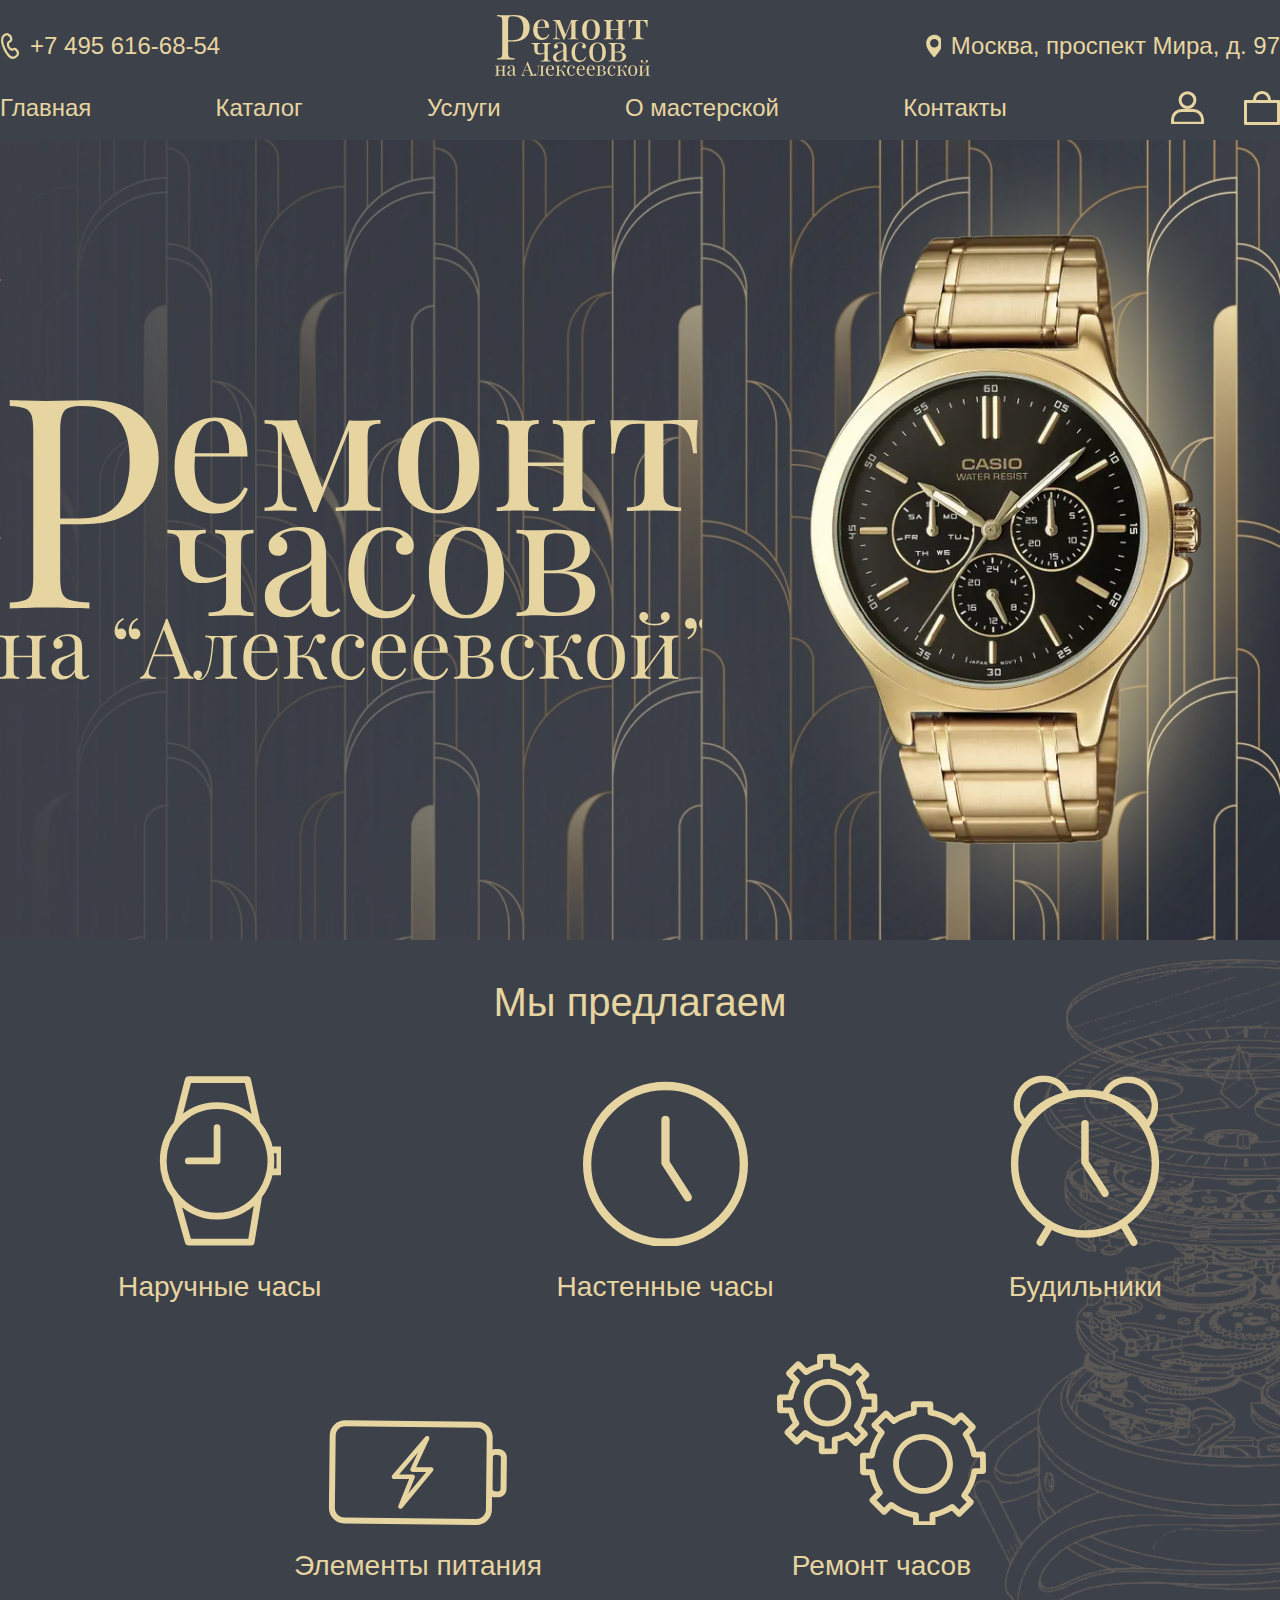
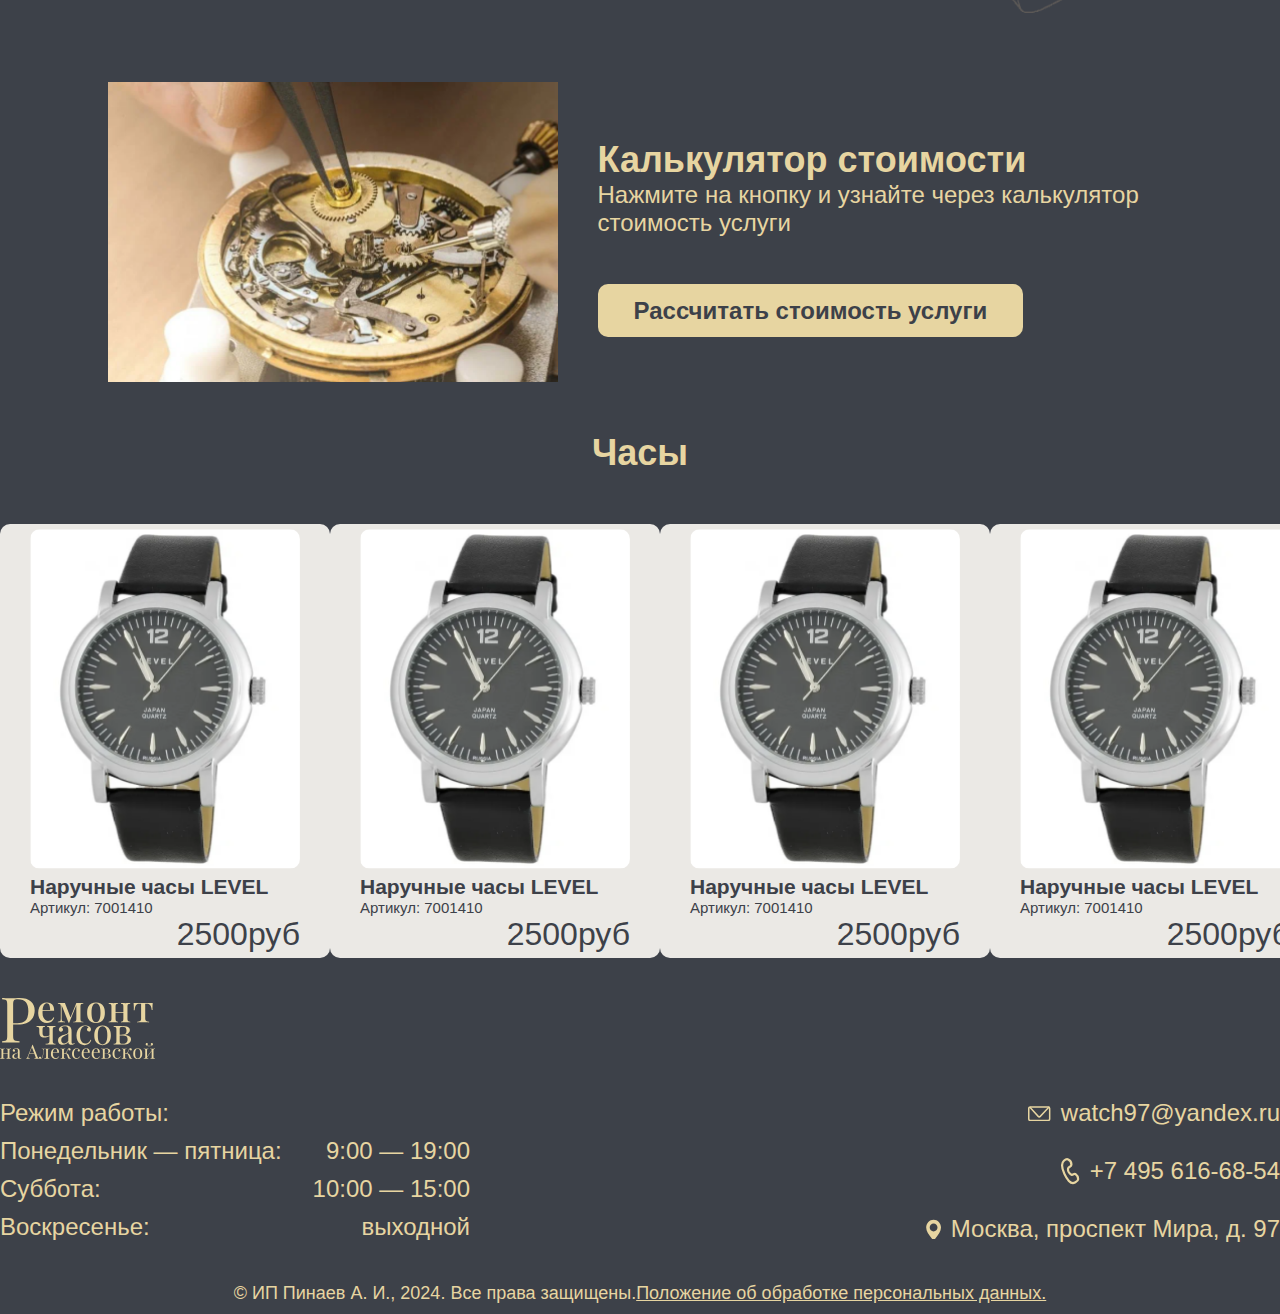
==== commit 16c678f5: "Замена крупного контента" ====
--- a/index.html
+++ b/index.html
@@ -1 +1 @@
-<!DOCTYPE html><html lang="en"><head><meta charSet="utf-8"/><meta name="viewport" content="width=device-width, initial-scale=1"/><link rel="preload" as="image" href="../../foto.png"/><link rel="stylesheet" href="/_next/static/css/ff8c851c5a12b8fb.css" data-precedence="next"/><link rel="stylesheet" href="/_next/static/css/3da5cbdc866ce488.css" data-precedence="next"/><link rel="preload" as="script" fetchPriority="low" href="/_next/static/chunks/webpack-42b95024a54ebf67.js"/><script src="/_next/static/chunks/4bd1b696-80bcaf75e1b4285e.js" async=""></script><script src="/_next/static/chunks/517-bda59e8caf92d192.js" async=""></script><script src="/_next/static/chunks/main-app-646f4971afc9601e.js" async=""></script><title>Ремонт часов на „Алексеевской“</title><link rel="icon" href="/favicon.ico" type="image/x-icon" sizes="16x16"/><script src="/_next/static/chunks/polyfills-42372ed130431b0a.js" noModule=""></script></head><body class="__variable_7c6b4a"><header><div class="header_conteiner__EX6bw"><div class="header_first_head__maan7"><div class="header_first_head_item__LteLm"><div class="header_first_head_item_phone__Kl6M_" alt="Телефон:"></div><p class="header_first_head_item_text__lQBjl">+7 495 616-68-54</p></div><a href=".." alt="Ремонт часов на Алексеевской"><div class="header_first_head_item_logo__H594_"></div></a><div class="header_first_head_item__LteLm"><div class="header_first_head_item_place__2ifEy" alt="Место положение:"></div><p class="header_first_head_item_text__lQBjl">Москва, проспект Мира, д. 97</p></div></div><div class="header_second_head__ls6P3"><nav><ul class="header_second_head_menu__ggegy"><li><a class="header_second_head_menu_link__OI0op" href="..">Главная</a></li><li><a class="header_second_head_menu_link__OI0op" href="../catalog">Каталог</a></li><li><a class="header_second_head_menu_link__OI0op" href="../services">Услуги</a></li><li><a class="header_second_head_menu_link__OI0op" href="../about">О мастерской</a></li><li><a class="header_second_head_menu_link__OI0op" href="../contacts">Контакты</a></li><li><div class="header_second_head_menu_icon__8e0oZ"><a class="header_second_head_menu_icon_img__gq_BT" href="../account"><div class="header_second_head_menu_icon_img_person__LJT8K" alt="Личный кабинет"></div></a><a class="header_second_head_menu_icon_img__gq_BT" href="../basket"><div class="header_second_head_menu_icon_img_basket__A1l6t" alt="Корзина"></div></a></div></li></ul></nav></div></div></header><section><div class="page_fon__cMveN" rel="preload"><div class="page_conteiner__mdK4f"><div class="page_main__GlU4n"><div class="page_main_logo__yqd5F"></div><div class="page_main_img__Qdw_e"></div></div></div></div></section><section><div class="page_watch__tKMw1"><div class="page_conteiner__mdK4f"><div class="page_offers__wSjbX"><p class="page_offers_title__HDl8z">Мы предлагаем</p><div class="page_offers_block__hyM_2"><div class="page_offers_block_item__z98fR"><div class="page_offers_block_item_img1__MONgq"></div><h3 class="page_offers_block_item_text__MsUD2">Наручные часы</h3></div><div class="page_offers_block_item__z98fR"><div class="page_offers_block_item_img2__YEPqh"></div><h3 class="page_offers_block_item_text__MsUD2">Настенные часы</h3></div><div class="page_offers_block_item__z98fR"><div class="page_offers_block_item_img3__d1KY1"></div><h3 class="page_offers_block_item_text__MsUD2">Будильники</h3></div><div class="page_offers_block_item__z98fR"><div class="page_offers_block_item_img4__x3n_3"></div><h3 class="page_offers_block_item_text__MsUD2">Элементы питания</h3></div><div class="page_offers_block_item__z98fR"><div class="page_offers_block_item_img5__ilDar"></div><h3 class="page_offers_block_item_text__MsUD2">Ремонт часов</h3></div></div></div></div></div></section><section><div class="calc_conteiner__uFgwj"><div class="calc_calc__Zi6mP"><div class="calc_calc_img__5LnqV"></div><div class="calc_calc_content__GQn1O"><h2>Калькулятор стоимости</h2><p class="calc_calc_content_text__pfzgw">Нажмите на кнопку и узнайте через калькулятор стоимость услуги</p><a class="calc_calc_content_button__lx_aY" href="../calculator">Рассчитать стоимость услуги</a></div></div></div></section><section><div class="watch_conteiner__X_Rgw"><div class="watch_watch__A_ftI"><h2 class="watch_watch_title__RSs7g">Часы</h2><div class="watch_watch_slider__cc6Av"><div class="watch_watch_slider_last__owboK"></div><a href="../card" style="text-decoration:none;color:#3D4149"><div class="watch_watch_slider_block__LXtoj"><img src="../../foto.png" alt="7001410" width="270" height="340" style="border-radius:10px;pointer-events:none"/><h3 class="watch_watch_slider_block_title__mQ12i">Наручные часы LEVEL</h3><p class="watch_watch_slider_block_article__dJT0D">Артикул: <span>7001410</span></p><p class="watch_watch_slider_block_price__B2_xR">2500<span>руб</span></p></div></a><a href="../card" style="text-decoration:none;color:#3D4149"><div class="watch_watch_slider_block__LXtoj"><img src="../../foto.png" alt="7001410" width="270" height="340" style="border-radius:10px;pointer-events:none"/><h3 class="watch_watch_slider_block_title__mQ12i">Наручные часы LEVEL</h3><p class="watch_watch_slider_block_article__dJT0D">Артикул: <span>7001410</span></p><p class="watch_watch_slider_block_price__B2_xR">2500<span>руб</span></p></div></a><a href="../card" style="text-decoration:none;color:#3D4149"><div class="watch_watch_slider_block__LXtoj"><img src="../../foto.png" alt="7001410" width="270" height="340" style="border-radius:10px;pointer-events:none"/><h3 class="watch_watch_slider_block_title__mQ12i">Наручные часы LEVEL</h3><p class="watch_watch_slider_block_article__dJT0D">Артикул: <span>7001410</span></p><p class="watch_watch_slider_block_price__B2_xR">2500<span>руб</span></p></div></a><a href="../card" style="text-decoration:none;color:#3D4149"><div class="watch_watch_slider_block__LXtoj"><img src="../../foto.png" alt="7001410" width="270" height="340" style="border-radius:10px;pointer-events:none"/><h3 class="watch_watch_slider_block_title__mQ12i">Наручные часы LEVEL</h3><p class="watch_watch_slider_block_article__dJT0D">Артикул: <span>7001410</span></p><p class="watch_watch_slider_block_price__B2_xR">2500<span>руб</span></p></div></a><div class="watch_watch_slider_next__Ypy_a"></div></div></div></div></section><footer><div class="footer_conteiner___YmoK"><div class="footer_footer__GoTLO"><a href=".."><div class="footer_footer_img__n8xRF"></div></a><div class="footer_footer_content__VOsNz"><div class="footer_footer_content_mode___9DDM"><p>Режим работы:</p><div class="footer_footer_content_mode_datatime__6dbTT"><p>Понедельник — пятница:</p><p>9:00 —  19:00</p></div><div class="footer_footer_content_mode_datatime__6dbTT"><p>Суббота:</p><p>10:00 — 15:00</p></div><div class="footer_footer_content_mode_datatime__6dbTT"><p>Воскресенье:</p><p>выходной</p></div></div><div class="footer_footer_content_contacts__DzhK3"><div class="footer_footer_content_contacts_type__omM66"><div class="footer_footer_content_contacts_type_email__8jQCr"></div><p>watch97@yandex.ru</p></div><div class="footer_footer_content_contacts_type__omM66"><div class="footer_footer_content_contacts_type_phone__5bFOK"></div><p>+7 495 616-68-54</p></div><div class="footer_footer_content_contacts_type__omM66"><div class="footer_footer_content_contacts_type_place__CtdDl"></div><p>Москва, проспект Мира, д. 97</p></div></div></div><p class="footer_footer_copyright__1fsCB">© ИП Пинаев А. И., 2024. Все права защищены.<a class="footer_footer_copyright_link__lgCcq" href="">Положение об обработке персональных данных.</a></p></div></div></footer><script src="/_next/static/chunks/webpack-42b95024a54ebf67.js" async=""></script><script>(self.__next_f=self.__next_f||[]).push([0])</script><script>self.__next_f.push([1,"3:\"$Sreact.fragment\"\n4:I[5244,[],\"\"]\n5:I[3866,[],\"\"]\n6:I[6213,[],\"OutletBoundary\"]\n8:I[6213,[],\"MetadataBoundary\"]\na:I[6213,[],\"ViewportBoundary\"]\nc:I[4835,[],\"\"]\n1:HL[\"/_next/static/css/ff8c851c5a12b8fb.css\",\"style\"]\n2:HL[\"/_next/static/css/3da5cbdc866ce488.css\",\"style\"]\n"])</script><script>self.__next_f.push([1,"0:{\"P\":null,\"b\":\"-h_-Gq_TLvsUrxk7u4Zhz\",\"p\":\"\",\"c\":[\"\",\"\"],\"i\":false,\"f\":[[[\"\",{\"children\":[\"__PAGE__\",{}]},\"$undefined\",\"$undefined\",true],[\"\",[\"$\",\"$3\",\"c\",{\"children\":[[[\"$\",\"link\",\"0\",{\"rel\":\"stylesheet\",\"href\":\"/_next/static/css/ff8c851c5a12b8fb.css\",\"precedence\":\"next\",\"crossOrigin\":\"$undefined\",\"nonce\":\"$undefined\"}]],[\"$\",\"html\",null,{\"lang\":\"en\",\"children\":[\"$\",\"body\",null,{\"className\":\"__variable_7c6b4a\",\"children\":[\"$\",\"$L4\",null,{\"parallelRouterKey\":\"children\",\"segmentPath\":[\"children\"],\"error\":\"$undefined\",\"errorStyles\":\"$undefined\",\"errorScripts\":\"$undefined\",\"template\":[\"$\",\"$L5\",null,{}],\"templateStyles\":\"$undefined\",\"templateScripts\":\"$undefined\",\"notFound\":[[\"$\",\"title\",null,{\"children\":\"404: This page could not be found.\"}],[\"$\",\"div\",null,{\"style\":{\"fontFamily\":\"system-ui,\\\"Segoe UI\\\",Roboto,Helvetica,Arial,sans-serif,\\\"Apple Color Emoji\\\",\\\"Segoe UI Emoji\\\"\",\"height\":\"100vh\",\"textAlign\":\"center\",\"display\":\"flex\",\"flexDirection\":\"column\",\"alignItems\":\"center\",\"justifyContent\":\"center\"},\"children\":[\"$\",\"div\",null,{\"children\":[[\"$\",\"style\",null,{\"dangerouslySetInnerHTML\":{\"__html\":\"body{color:#000;background:#fff;margin:0}.next-error-h1{border-right:1px solid rgba(0,0,0,.3)}@media (prefers-color-scheme:dark){body{color:#fff;background:#000}.next-error-h1{border-right:1px solid rgba(255,255,255,.3)}}\"}}],[\"$\",\"h1\",null,{\"className\":\"next-error-h1\",\"style\":{\"display\":\"inline-block\",\"margin\":\"0 20px 0 0\",\"padding\":\"0 23px 0 0\",\"fontSize\":24,\"fontWeight\":500,\"verticalAlign\":\"top\",\"lineHeight\":\"49px\"},\"children\":\"404\"}],[\"$\",\"div\",null,{\"style\":{\"display\":\"inline-block\"},\"children\":[\"$\",\"h2\",null,{\"style\":{\"fontSize\":14,\"fontWeight\":400,\"lineHeight\":\"49px\",\"margin\":0},\"children\":\"This page could not be found.\"}]}]]}]}]],\"notFoundStyles\":[]}]}]}]]}],{\"children\":[\"__PAGE__\",[\"$\",\"$3\",\"c\",{\"children\":[[[\"$\",\"header\",null,{\"children\":[\"$\",\"div\",null,{\"className\":\"header_conteiner__EX6bw\",\"children\":[[\"$\",\"div\",null,{\"className\":\"header_first_head__maan7\",\"children\":[[\"$\",\"div\",null,{\"className\":\"header_first_head_item__LteLm\",\"children\":[[\"$\",\"div\",null,{\"className\":\"header_first_head_item_phone__Kl6M_\",\"alt\":\"Телефон:\"}],[\"$\",\"p\",null,{\"className\":\"header_first_head_item_text__lQBjl\",\"children\":\"+7 495 616-68-54\"}]]}],[\"$\",\"a\",null,{\"href\":\"..\",\"alt\":\"Ремонт часов на Алексеевской\",\"children\":[\"$\",\"div\",null,{\"className\":\"header_first_head_item_logo__H594_\"}]}],[\"$\",\"div\",null,{\"className\":\"header_first_head_item__LteLm\",\"children\":[[\"$\",\"div\",null,{\"className\":\"header_first_head_item_place__2ifEy\",\"alt\":\"Место положение:\"}],[\"$\",\"p\",null,{\"className\":\"header_first_head_item_text__lQBjl\",\"children\":\"Москва, проспект Мира, д. 97\"}]]}]]}],[\"$\",\"div\",null,{\"className\":\"header_second_head__ls6P3\",\"children\":[\"$\",\"nav\",null,{\"children\":[\"$\",\"ul\",null,{\"className\":\"header_second_head_menu__ggegy\",\"children\":[[\"$\",\"li\",null,{\"children\":[\"$\",\"a\",null,{\"className\":\"header_second_head_menu_link__OI0op\",\"href\":\"..\",\"children\":\"Главная\"}]}],[\"$\",\"li\",null,{\"children\":[\"$\",\"a\",null,{\"className\":\"header_second_head_menu_link__OI0op\",\"href\":\"../catalog\",\"children\":\"Каталог\"}]}],[\"$\",\"li\",null,{\"children\":[\"$\",\"a\",null,{\"className\":\"header_second_head_menu_link__OI0op\",\"href\":\"../services\",\"children\":\"Услуги\"}]}],[\"$\",\"li\",null,{\"children\":[\"$\",\"a\",null,{\"className\":\"header_second_head_menu_link__OI0op\",\"href\":\"../about\",\"children\":\"О мастерской\"}]}],[\"$\",\"li\",null,{\"children\":[\"$\",\"a\",null,{\"className\":\"header_second_head_menu_link__OI0op\",\"href\":\"../contacts\",\"children\":\"Контакты\"}]}],[\"$\",\"li\",null,{\"children\":[\"$\",\"div\",null,{\"className\":\"header_second_head_menu_icon__8e0oZ\",\"children\":[[\"$\",\"a\",null,{\"className\":\"header_second_head_menu_icon_img__gq_BT\",\"href\":\"../account\",\"children\":[\"$\",\"div\",null,{\"className\":\"header_second_head_menu_icon_img_person__LJT8K\",\"alt\":\"Личный кабинет\"}]}],[\"$\",\"a\",null,{\"className\":\"header_second_head_menu_icon_img__gq_BT\",\"href\":\"../basket\",\"children\":[\"$\",\"div\",null,{\"className\":\"header_second_head_menu_icon_img_basket__A1l6t\",\"alt\":\"Корзина\"}]}]]}]}]]}]}]}]]}]}],[\"$\",\"section\",null,{\"children\":[\"$\",\"div\",null,{\"className\":\"page_fon__cMveN\",\"rel\":\"preload\",\"children\":[\"$\",\"div\",null,{\"className\":\"page_conteiner__mdK4f\",\"children\":[\"$\",\"div\",null,{\"className\":\"page_main__GlU4n\",\"children\":[[\"$\",\"div\",null,{\"className\":\"page_main_logo__yqd5F\"}],[\"$\",\"div\",null,{\"className\":\"page_main_img__Qdw_e\"}]]}]}]}]}],[\"$\",\"section\",null,{\"children\":[\"$\",\"div\",null,{\"className\":\"page_watch__tKMw1\",\"children\":[\"$\",\"div\",null,{\"className\":\"page_conteiner__mdK4f\",\"children\":[\"$\",\"div\",null,{\"className\":\"page_offers__wSjbX\",\"children\":[[\"$\",\"p\",null,{\"className\":\"page_offers_title__HDl8z\",\"children\":\"Мы предлагаем\"}],[\"$\",\"div\",null,{\"className\":\"page_offers_block__hyM_2\",\"children\":[[\"$\",\"div\",null,{\"className\":\"page_offers_block_item__z98fR\",\"children\":[[\"$\",\"div\",null,{\"className\":\"page_offers_block_item_img1__MONgq\"}],[\"$\",\"h3\",null,{\"className\":\"page_offers_block_item_text__MsUD2\",\"children\":\"Наручные часы\"}]]}],[\"$\",\"div\",null,{\"className\":\"page_offers_block_item__z98fR\",\"children\":[[\"$\",\"div\",null,{\"className\":\"page_offers_block_item_img2__YEPqh\"}],[\"$\",\"h3\",null,{\"className\":\"page_offers_block_item_text__MsUD2\",\"children\":\"Настенные часы\"}]]}],[\"$\",\"div\",null,{\"className\":\"page_offers_block_item__z98fR\",\"children\":[[\"$\",\"div\",null,{\"className\":\"page_offers_block_item_img3__d1KY1\"}],[\"$\",\"h3\",null,{\"className\":\"page_offers_block_item_text__MsUD2\",\"children\":\"Будильники\"}]]}],[\"$\",\"div\",null,{\"className\":\"page_offers_block_item__z98fR\",\"children\":[[\"$\",\"div\",null,{\"className\":\"page_offers_block_item_img4__x3n_3\"}],[\"$\",\"h3\",null,{\"className\":\"page_offers_block_item_text__MsUD2\",\"children\":\"Элементы питания\"}]]}],[\"$\",\"div\",null,{\"className\":\"page_offers_block_item__z98fR\",\"children\":[[\"$\",\"div\",null,{\"className\":\"page_offers_block_item_img5__ilDar\"}],[\"$\",\"h3\",null,{\"className\":\"page_offers_block_item_text__MsUD2\",\"children\":\"Ремонт часов\"}]]}]]}]]}]}]}]}],[\"$\",\"section\",null,{\"children\":[\"$\",\"div\",null,{\"className\":\"calc_conteiner__uFgwj\",\"children\":[\"$\",\"div\",null,{\"className\":\"calc_calc__Zi6mP\",\"children\":[[\"$\",\"div\",null,{\"className\":\"calc_calc_img__5LnqV\"}],[\"$\",\"div\",null,{\"className\":\"calc_calc_content__GQn1O\",\"children\":[[\"$\",\"h2\",null,{\"className\":\"$undefined\",\"children\":\"Калькулятор стоимости\"}],[\"$\",\"p\",null,{\"className\":\"calc_calc_content_text__pfzgw\",\"children\":\"Нажмите на кнопку и узнайте через калькулятор стоимость услуги\"}],[\"$\",\"a\",null,{\"className\":\"calc_calc_content_button__lx_aY\",\"href\":\"../calculator\",\"children\":\"Рассчитать стоимость услуги\"}]]}]]}]}]}],[\"$\",\"section\",null,{\"children\":[\"$\",\"div\",null,{\"className\":\"watch_conteiner__X_Rgw\",\"children\":[\"$\",\"div\",null,{\"className\":\"watch_watch__A_ftI\",\"children\":[[\"$\",\"h2\",null,{\"className\":\"watch_watch_title__RSs7g\",\"children\":\"Часы\"}],[\"$\",\"div\",null,{\"className\":\"watch_watch_slider__cc6Av\",\"children\":[[\"$\",\"div\",null,{\"className\":\"watch_watch_slider_last__owboK\"}],[\"$\",\"a\",null,{\"href\":\"../card\",\"style\":{\"textDecoration\":\"none\",\"color\":\"#3D4149\"},\"children\":[\"$\",\"div\",null,{\"className\":\"watch_watch_slider_block__LXtoj\",\"children\":[[\"$\",\"img\",null,{\"src\":\"../../foto.png\",\"alt\":\"7001410\",\"width\":270,\"height\":340,\"style\":{\"borderRadius\":\"10px\",\"pointerEvents\":\"none\"}}],[\"$\",\"h3\",null,{\"className\":\"watch_watch_slider_block_title__mQ12i\",\"children\":\"Наручные часы LEVEL\"}],[\"$\",\"p\",null,{\"className\":\"watch_watch_slider_block_article__dJT0D\",\"children\":[\"Артикул: \",[\"$\",\"span\",null,{\"children\":\"7001410\"}]]}],[\"$\",\"p\",null,{\"className\":\"watch_watch_slider_block_price__B2_xR\",\"children\":[\"2500\",[\"$\",\"span\",null,{\"children\":\"руб\"}]]}]]}]}],[\"$\",\"a\",null,{\"href\":\"../card\",\"style\":{\"textDecoration\":\"none\",\"color\":\"#3D4149\"},\"children\":[\"$\",\"div\",null,{\"className\":\"watch_watch_slider_block__LXtoj\",\"children\":[[\"$\",\"img\",null,{\"src\":\"../../foto.png\",\"alt\":\"7001410\",\"width\":270,\"height\":340,\"style\":{\"borderRadius\":\"10px\",\"pointerEvents\":\"none\"}}],[\"$\",\"h3\",null,{\"className\":\"watch_watch_slider_block_title__mQ12i\",\"children\":\"Наручные часы LEVEL\"}],[\"$\",\"p\",null,{\"className\":\"watch_watch_slider_block_article__dJT0D\",\"children\":[\"Артикул: \",[\"$\",\"span\",null,{\"children\":\"7001410\"}]]}],[\"$\",\"p\",null,{\"className\":\"watch_watch_slider_block_price__B2_xR\",\"children\":[\"2500\",[\"$\",\"span\",null,{\"children\":\"руб\"}]]}]]}]}],[\"$\",\"a\",null,{\"href\":\"../card\",\"style\":{\"textDecoration\":\"none\",\"color\":\"#3D4149\"},\"children\":[\"$\",\"div\",null,{\"className\":\"watch_watch_slider_block__LXtoj\",\"children\":[[\"$\",\"img\",null,{\"src\":\"../../foto.png\",\"alt\":\"7001410\",\"width\":270,\"height\":340,\"style\":{\"borderRadius\":\"10px\",\"pointerEvents\":\"none\"}}],[\"$\",\"h3\",null,{\"className\":\"watch_watch_slider_block_title__mQ12i\",\"children\":\"Наручные часы LEVEL\"}],[\"$\",\"p\",null,{\"className\":\"watch_watch_slider_block_article__dJT0D\",\"children\":[\"Артикул: \",[\"$\",\"span\",null,{\"children\":\"7001410\"}]]}],[\"$\",\"p\",null,{\"className\":\"watch_watch_slider_block_price__B2_xR\",\"children\":[\"2500\",[\"$\",\"span\",null,{\"children\":\"руб\"}]]}]]}]}],[\"$\",\"a\",null,{\"href\":\"../card\",\"style\":{\"textDecoration\":\"none\",\"color\":\"#3D4149\"},\"children\":[\"$\",\"div\",null,{\"className\":\"watch_watch_slider_block__LXtoj\",\"children\":[[\"$\",\"img\",null,{\"src\":\"../../foto.png\",\"alt\":\"7001410\",\"width\":270,\"height\":340,\"style\":{\"borderRadius\":\"10px\",\"pointerEvents\":\"none\"}}],[\"$\",\"h3\",null,{\"className\":\"watch_watch_slider_block_title__mQ12i\",\"children\":\"Наручные часы LEVEL\"}],[\"$\",\"p\",null,{\"className\":\"watch_watch_slider_block_article__dJT0D\",\"children\":[\"Артикул: \",[\"$\",\"span\",null,{\"children\":\"7001410\"}]]}],[\"$\",\"p\",null,{\"className\":\"watch_watch_slider_block_price__B2_xR\",\"children\":[\"2500\",[\"$\",\"span\",null,{\"children\":\"руб\"}]]}]]}]}],[\"$\",\"div\",null,{\"className\":\"watch_watch_slider_next__Ypy_a\"}]]}]]}]}]}],[\"$\",\"footer\",null,{\"children\":[\"$\",\"div\",null,{\"className\":\"footer_conteiner___YmoK\",\"children\":[\"$\",\"div\",null,{\"className\":\"footer_footer__GoTLO\",\"children\":[[\"$\",\"a\",null,{\"href\":\"..\",\"children\":[\"$\",\"div\",null,{\"className\":\"footer_footer_img__n8xRF\"}]}],[\"$\",\"div\",null,{\"className\":\"footer_footer_content__VOsNz\",\"children\":[[\"$\",\"div\",null,{\"className\":\"footer_footer_content_mode___9DDM\",\"children\":[[\"$\",\"p\",null,{\"className\":\"$undefined\",\"children\":\"Режим работы:\"}],[\"$\",\"div\",null,{\"className\":\"footer_footer_content_mode_datatime__6dbTT\",\"children\":[[\"$\",\"p\",null,{\"children\":\"Понедельник — пятница:\"}],[\"$\",\"p\",null,{\"children\":\"9:00 —  19:00\"}]]}],[\"$\",\"div\",null,{\"className\":\"footer_footer_content_mode_datatime__6dbTT\",\"children\":[[\"$\",\"p\",null,{\"children\":\"Суббота:\"}],[\"$\",\"p\",null,{\"children\":\"10:00 — 15:00\"}]]}],[\"$\",\"div\",null,{\"className\":\"footer_footer_content_mode_datatime__6dbTT\",\"children\":[[\"$\",\"p\",null,{\"children\":\"Воскресенье:\"}],[\"$\",\"p\",null,{\"children\":\"выходной\"}]]}]]}],[\"$\",\"div\",null,{\"className\":\"footer_footer_content_contacts__DzhK3\",\"children\":[[\"$\",\"div\",null,{\"className\":\"footer_footer_content_contacts_type__omM66\",\"children\":[[\"$\",\"div\",null,{\"className\":\"footer_footer_content_contacts_type_email__8jQCr\"}],[\"$\",\"p\",null,{\"children\":\"watch97@yandex.ru\"}]]}],[\"$\",\"div\",null,{\"className\":\"footer_footer_content_contacts_type__omM66\",\"children\":[[\"$\",\"div\",null,{\"className\":\"footer_footer_content_contacts_type_phone__5bFOK\"}],[\"$\",\"p\",null,{\"children\":\"+7 495 616-68-54\"}]]}],[\"$\",\"div\",null,{\"className\":\"footer_footer_content_contacts_type__omM66\",\"children\":[[\"$\",\"div\",null,{\"className\":\"footer_footer_content_contacts_type_place__CtdDl\"}],[\"$\",\"p\",null,{\"children\":\"Москва, проспект Мира, д. 97\"}]]}]]}]]}],[\"$\",\"p\",null,{\"className\":\"footer_footer_copyright__1fsCB\",\"children\":[\"© ИП Пинаев А. И., 2024. Все права защищены.\",[\"$\",\"a\",null,{\"className\":\"footer_footer_copyright_link__lgCcq\",\"href\":\"\",\"children\":\"Положение об обработке персональных данных.\"}]]}]]}]}]}]],[[\"$\",\"link\",\"0\",{\"rel\":\"stylesheet\",\"href\":\"/_next/static/css/3da5cbdc866ce488.css\",\"precedence\":\"next\",\"crossOrigin\":\"$undefined\",\"nonce\":\"$undefined\"}]],[\"$\",\"$L6\",null,{\"children\":\"$L7\"}]]}],{},null]},null],[\"$\",\"$3\",\"h\",{\"children\":[null,[\"$\",\"$3\",\"cToYtasWWcffUdfvcmxzF\",{\"children\":[[\"$\",\"$L8\",null,{\"children\":\"$L9\"}],[\"$\",\"$La\",null,{\"children\":\"$Lb\"}],null]}]]}]]],\"m\":\"$undefined\",\"G\":[\"$c\",\"$undefined\"],\"s\":false,\"S\":true}\n"])</script><script>self.__next_f.push([1,"b:[[\"$\",\"meta\",\"0\",{\"name\":\"viewport\",\"content\":\"width=device-width, initial-scale=1\"}]]\n9:[[\"$\",\"meta\",\"0\",{\"charSet\":\"utf-8\"}],[\"$\",\"title\",\"1\",{\"children\":\"Ремонт часов на „Алексеевской“\"}],[\"$\",\"link\",\"2\",{\"rel\":\"icon\",\"href\":\"/favicon.ico\",\"type\":\"image/x-icon\",\"sizes\":\"16x16\"}]]\n"])</script><script>self.__next_f.push([1,"7:null\n"])</script></body></html>+<!DOCTYPE html><html lang="en"><head><meta charSet="utf-8"/><meta name="viewport" content="width=device-width, initial-scale=1"/><link rel="preload" as="image" href="../../foto.png"/><link rel="stylesheet" href="/_next/static/css/ff8c851c5a12b8fb.css" data-precedence="next"/><link rel="stylesheet" href="/_next/static/css/7aa1ca1946be1311.css" data-precedence="next"/><link rel="preload" as="script" fetchPriority="low" href="/_next/static/chunks/webpack-63006ddb3cafb475.js"/><script src="/_next/static/chunks/4bd1b696-80bcaf75e1b4285e.js" async=""></script><script src="/_next/static/chunks/517-bda59e8caf92d192.js" async=""></script><script src="/_next/static/chunks/main-app-646f4971afc9601e.js" async=""></script><title>Ремонт часов на „Алексеевской“</title><link rel="icon" href="/favicon.ico" type="image/x-icon" sizes="16x16"/><script src="/_next/static/chunks/polyfills-42372ed130431b0a.js" noModule=""></script></head><body class="__variable_7c6b4a"><header><div class="header_conteiner__EX6bw"><div class="header_first_head__maan7"><div class="header_first_head_item__LteLm"><div class="header_first_head_item_phone__Kl6M_" alt="Телефон:"></div><p class="header_first_head_item_text__lQBjl">+7 495 616-68-54</p></div><a href=".." alt="Ремонт часов на Алексеевской"><div class="header_first_head_item_logo__H594_"></div></a><div class="header_first_head_item__LteLm"><div class="header_first_head_item_place__2ifEy" alt="Место положение:"></div><p class="header_first_head_item_text__lQBjl">Москва, проспект Мира, д. 97</p></div></div><div class="header_second_head__ls6P3"><nav><ul class="header_second_head_menu__ggegy"><li><a class="header_second_head_menu_link__OI0op" href="..">Главная</a></li><li><a class="header_second_head_menu_link__OI0op" href="../catalog">Каталог</a></li><li><a class="header_second_head_menu_link__OI0op" href="../services">Услуги</a></li><li><a class="header_second_head_menu_link__OI0op" href="../about">О мастерской</a></li><li><a class="header_second_head_menu_link__OI0op" href="../contacts">Контакты</a></li><li><div class="header_second_head_menu_icon__8e0oZ"><a class="header_second_head_menu_icon_img__gq_BT" href="../account"><div class="header_second_head_menu_icon_img_person__LJT8K" alt="Личный кабинет"></div></a><a class="header_second_head_menu_icon_img__gq_BT" href="../basket"><div class="header_second_head_menu_icon_img_basket__A1l6t" alt="Корзина"></div></a></div></li></ul></nav></div></div></header><section><div class="page_fon__cMveN" rel="preload"><div class="page_conteiner__mdK4f"><div class="page_main__GlU4n"><div class="page_main_logo__yqd5F"></div><div class="page_main_img__Qdw_e"></div></div></div></div></section><section><div class="page_watch__tKMw1"><div class="page_conteiner__mdK4f"><div class="page_offers__wSjbX"><p class="page_offers_title__HDl8z">Мы предлагаем</p><div class="page_offers_block__hyM_2"><div class="page_offers_block_item__z98fR"><div class="page_offers_block_item_img1__MONgq"></div><h3 class="page_offers_block_item_text__MsUD2">Наручные часы</h3></div><div class="page_offers_block_item__z98fR"><div class="page_offers_block_item_img2__YEPqh"></div><h3 class="page_offers_block_item_text__MsUD2">Настенные часы</h3></div><div class="page_offers_block_item__z98fR"><div class="page_offers_block_item_img3__d1KY1"></div><h3 class="page_offers_block_item_text__MsUD2">Будильники</h3></div><div class="page_offers_block_item__z98fR"><div class="page_offers_block_item_img4__x3n_3"></div><h3 class="page_offers_block_item_text__MsUD2">Элементы питания</h3></div><div class="page_offers_block_item__z98fR"><div class="page_offers_block_item_img5__ilDar"></div><h3 class="page_offers_block_item_text__MsUD2">Ремонт часов</h3></div></div></div></div></div></section><section><div class="calc_conteiner__uFgwj"><div class="calc_calc__Zi6mP"><div class="calc_calc_img__5LnqV"></div><div class="calc_calc_content__GQn1O"><h2>Калькулятор стоимости</h2><p class="calc_calc_content_text__pfzgw">Нажмите на кнопку и узнайте через калькулятор стоимость услуги</p><a class="calc_calc_content_button__lx_aY" href="../calculator">Рассчитать стоимость услуги</a></div></div></div></section><section><div class="watch_conteiner__X_Rgw"><div class="watch_watch__A_ftI"><h2 class="watch_watch_title__RSs7g">Часы</h2><div class="watch_watch_slider__cc6Av"><div class="watch_watch_slider_last__owboK"></div><a href="../card" style="text-decoration:none;color:#3D4149"><div class="watch_watch_slider_block__LXtoj"><img src="../../foto.png" alt="7001410" width="270" height="340" style="border-radius:10px;pointer-events:none"/><h3 class="watch_watch_slider_block_title__mQ12i">Наручные часы LEVEL</h3><p class="watch_watch_slider_block_article__dJT0D">Артикул: <span>7001410</span></p><p class="watch_watch_slider_block_price__B2_xR">2500<span>руб</span></p></div></a><a href="../card" style="text-decoration:none;color:#3D4149"><div class="watch_watch_slider_block__LXtoj"><img src="../../foto.png" alt="7001410" width="270" height="340" style="border-radius:10px;pointer-events:none"/><h3 class="watch_watch_slider_block_title__mQ12i">Наручные часы LEVEL</h3><p class="watch_watch_slider_block_article__dJT0D">Артикул: <span>7001410</span></p><p class="watch_watch_slider_block_price__B2_xR">2500<span>руб</span></p></div></a><a href="../card" style="text-decoration:none;color:#3D4149"><div class="watch_watch_slider_block__LXtoj"><img src="../../foto.png" alt="7001410" width="270" height="340" style="border-radius:10px;pointer-events:none"/><h3 class="watch_watch_slider_block_title__mQ12i">Наручные часы LEVEL</h3><p class="watch_watch_slider_block_article__dJT0D">Артикул: <span>7001410</span></p><p class="watch_watch_slider_block_price__B2_xR">2500<span>руб</span></p></div></a><a href="../card" style="text-decoration:none;color:#3D4149"><div class="watch_watch_slider_block__LXtoj"><img src="../../foto.png" alt="7001410" width="270" height="340" style="border-radius:10px;pointer-events:none"/><h3 class="watch_watch_slider_block_title__mQ12i">Наручные часы LEVEL</h3><p class="watch_watch_slider_block_article__dJT0D">Артикул: <span>7001410</span></p><p class="watch_watch_slider_block_price__B2_xR">2500<span>руб</span></p></div></a><div class="watch_watch_slider_next__Ypy_a"></div></div></div></div></section><footer><div class="footer_conteiner___YmoK"><div class="footer_footer__GoTLO"><a href=".."><div class="footer_footer_img__n8xRF"></div></a><div class="footer_footer_content__VOsNz"><div class="footer_footer_content_mode___9DDM"><p>Режим работы:</p><div class="footer_footer_content_mode_datatime__6dbTT"><p>Понедельник — пятница:</p><p>9:00 —  19:00</p></div><div class="footer_footer_content_mode_datatime__6dbTT"><p>Суббота:</p><p>10:00 — 15:00</p></div><div class="footer_footer_content_mode_datatime__6dbTT"><p>Воскресенье:</p><p>выходной</p></div></div><div class="footer_footer_content_contacts__DzhK3"><div class="footer_footer_content_contacts_type__omM66"><div class="footer_footer_content_contacts_type_email__8jQCr"></div><p>watch97@yandex.ru</p></div><div class="footer_footer_content_contacts_type__omM66"><div class="footer_footer_content_contacts_type_phone__5bFOK"></div><p>+7 495 616-68-54</p></div><div class="footer_footer_content_contacts_type__omM66"><div class="footer_footer_content_contacts_type_place__CtdDl"></div><p>Москва, проспект Мира, д. 97</p></div></div></div><p class="footer_footer_copyright__1fsCB">© ИП Пинаев А. И., 2024. Все права защищены.<a class="footer_footer_copyright_link__lgCcq" href="">Положение об обработке персональных данных.</a></p></div></div></footer><script src="/_next/static/chunks/webpack-63006ddb3cafb475.js" async=""></script><script>(self.__next_f=self.__next_f||[]).push([0])</script><script>self.__next_f.push([1,"3:\"$Sreact.fragment\"\n4:I[5244,[],\"\"]\n5:I[3866,[],\"\"]\n6:I[6213,[],\"OutletBoundary\"]\n8:I[6213,[],\"MetadataBoundary\"]\na:I[6213,[],\"ViewportBoundary\"]\nc:I[4835,[],\"\"]\n1:HL[\"/_next/static/css/ff8c851c5a12b8fb.css\",\"style\"]\n2:HL[\"/_next/static/css/7aa1ca1946be1311.css\",\"style\"]\n"])</script><script>self.__next_f.push([1,"0:{\"P\":null,\"b\":\"0gBf2Fk4wG6cqzJRnKy6s\",\"p\":\"\",\"c\":[\"\",\"\"],\"i\":false,\"f\":[[[\"\",{\"children\":[\"__PAGE__\",{}]},\"$undefined\",\"$undefined\",true],[\"\",[\"$\",\"$3\",\"c\",{\"children\":[[[\"$\",\"link\",\"0\",{\"rel\":\"stylesheet\",\"href\":\"/_next/static/css/ff8c851c5a12b8fb.css\",\"precedence\":\"next\",\"crossOrigin\":\"$undefined\",\"nonce\":\"$undefined\"}]],[\"$\",\"html\",null,{\"lang\":\"en\",\"children\":[\"$\",\"body\",null,{\"className\":\"__variable_7c6b4a\",\"children\":[\"$\",\"$L4\",null,{\"parallelRouterKey\":\"children\",\"segmentPath\":[\"children\"],\"error\":\"$undefined\",\"errorStyles\":\"$undefined\",\"errorScripts\":\"$undefined\",\"template\":[\"$\",\"$L5\",null,{}],\"templateStyles\":\"$undefined\",\"templateScripts\":\"$undefined\",\"notFound\":[[\"$\",\"title\",null,{\"children\":\"404: This page could not be found.\"}],[\"$\",\"div\",null,{\"style\":{\"fontFamily\":\"system-ui,\\\"Segoe UI\\\",Roboto,Helvetica,Arial,sans-serif,\\\"Apple Color Emoji\\\",\\\"Segoe UI Emoji\\\"\",\"height\":\"100vh\",\"textAlign\":\"center\",\"display\":\"flex\",\"flexDirection\":\"column\",\"alignItems\":\"center\",\"justifyContent\":\"center\"},\"children\":[\"$\",\"div\",null,{\"children\":[[\"$\",\"style\",null,{\"dangerouslySetInnerHTML\":{\"__html\":\"body{color:#000;background:#fff;margin:0}.next-error-h1{border-right:1px solid rgba(0,0,0,.3)}@media (prefers-color-scheme:dark){body{color:#fff;background:#000}.next-error-h1{border-right:1px solid rgba(255,255,255,.3)}}\"}}],[\"$\",\"h1\",null,{\"className\":\"next-error-h1\",\"style\":{\"display\":\"inline-block\",\"margin\":\"0 20px 0 0\",\"padding\":\"0 23px 0 0\",\"fontSize\":24,\"fontWeight\":500,\"verticalAlign\":\"top\",\"lineHeight\":\"49px\"},\"children\":\"404\"}],[\"$\",\"div\",null,{\"style\":{\"display\":\"inline-block\"},\"children\":[\"$\",\"h2\",null,{\"style\":{\"fontSize\":14,\"fontWeight\":400,\"lineHeight\":\"49px\",\"margin\":0},\"children\":\"This page could not be found.\"}]}]]}]}]],\"notFoundStyles\":[]}]}]}]]}],{\"children\":[\"__PAGE__\",[\"$\",\"$3\",\"c\",{\"children\":[[[\"$\",\"header\",null,{\"children\":[\"$\",\"div\",null,{\"className\":\"header_conteiner__EX6bw\",\"children\":[[\"$\",\"div\",null,{\"className\":\"header_first_head__maan7\",\"children\":[[\"$\",\"div\",null,{\"className\":\"header_first_head_item__LteLm\",\"children\":[[\"$\",\"div\",null,{\"className\":\"header_first_head_item_phone__Kl6M_\",\"alt\":\"Телефон:\"}],[\"$\",\"p\",null,{\"className\":\"header_first_head_item_text__lQBjl\",\"children\":\"+7 495 616-68-54\"}]]}],[\"$\",\"a\",null,{\"href\":\"..\",\"alt\":\"Ремонт часов на Алексеевской\",\"children\":[\"$\",\"div\",null,{\"className\":\"header_first_head_item_logo__H594_\"}]}],[\"$\",\"div\",null,{\"className\":\"header_first_head_item__LteLm\",\"children\":[[\"$\",\"div\",null,{\"className\":\"header_first_head_item_place__2ifEy\",\"alt\":\"Место положение:\"}],[\"$\",\"p\",null,{\"className\":\"header_first_head_item_text__lQBjl\",\"children\":\"Москва, проспект Мира, д. 97\"}]]}]]}],[\"$\",\"div\",null,{\"className\":\"header_second_head__ls6P3\",\"children\":[\"$\",\"nav\",null,{\"children\":[\"$\",\"ul\",null,{\"className\":\"header_second_head_menu__ggegy\",\"children\":[[\"$\",\"li\",null,{\"children\":[\"$\",\"a\",null,{\"className\":\"header_second_head_menu_link__OI0op\",\"href\":\"..\",\"children\":\"Главная\"}]}],[\"$\",\"li\",null,{\"children\":[\"$\",\"a\",null,{\"className\":\"header_second_head_menu_link__OI0op\",\"href\":\"../catalog\",\"children\":\"Каталог\"}]}],[\"$\",\"li\",null,{\"children\":[\"$\",\"a\",null,{\"className\":\"header_second_head_menu_link__OI0op\",\"href\":\"../services\",\"children\":\"Услуги\"}]}],[\"$\",\"li\",null,{\"children\":[\"$\",\"a\",null,{\"className\":\"header_second_head_menu_link__OI0op\",\"href\":\"../about\",\"children\":\"О мастерской\"}]}],[\"$\",\"li\",null,{\"children\":[\"$\",\"a\",null,{\"className\":\"header_second_head_menu_link__OI0op\",\"href\":\"../contacts\",\"children\":\"Контакты\"}]}],[\"$\",\"li\",null,{\"children\":[\"$\",\"div\",null,{\"className\":\"header_second_head_menu_icon__8e0oZ\",\"children\":[[\"$\",\"a\",null,{\"className\":\"header_second_head_menu_icon_img__gq_BT\",\"href\":\"../account\",\"children\":[\"$\",\"div\",null,{\"className\":\"header_second_head_menu_icon_img_person__LJT8K\",\"alt\":\"Личный кабинет\"}]}],[\"$\",\"a\",null,{\"className\":\"header_second_head_menu_icon_img__gq_BT\",\"href\":\"../basket\",\"children\":[\"$\",\"div\",null,{\"className\":\"header_second_head_menu_icon_img_basket__A1l6t\",\"alt\":\"Корзина\"}]}]]}]}]]}]}]}]]}]}],[\"$\",\"section\",null,{\"children\":[\"$\",\"div\",null,{\"className\":\"page_fon__cMveN\",\"rel\":\"preload\",\"children\":[\"$\",\"div\",null,{\"className\":\"page_conteiner__mdK4f\",\"children\":[\"$\",\"div\",null,{\"className\":\"page_main__GlU4n\",\"children\":[[\"$\",\"div\",null,{\"className\":\"page_main_logo__yqd5F\"}],[\"$\",\"div\",null,{\"className\":\"page_main_img__Qdw_e\"}]]}]}]}]}],[\"$\",\"section\",null,{\"children\":[\"$\",\"div\",null,{\"className\":\"page_watch__tKMw1\",\"children\":[\"$\",\"div\",null,{\"className\":\"page_conteiner__mdK4f\",\"children\":[\"$\",\"div\",null,{\"className\":\"page_offers__wSjbX\",\"children\":[[\"$\",\"p\",null,{\"className\":\"page_offers_title__HDl8z\",\"children\":\"Мы предлагаем\"}],[\"$\",\"div\",null,{\"className\":\"page_offers_block__hyM_2\",\"children\":[[\"$\",\"div\",null,{\"className\":\"page_offers_block_item__z98fR\",\"children\":[[\"$\",\"div\",null,{\"className\":\"page_offers_block_item_img1__MONgq\"}],[\"$\",\"h3\",null,{\"className\":\"page_offers_block_item_text__MsUD2\",\"children\":\"Наручные часы\"}]]}],[\"$\",\"div\",null,{\"className\":\"page_offers_block_item__z98fR\",\"children\":[[\"$\",\"div\",null,{\"className\":\"page_offers_block_item_img2__YEPqh\"}],[\"$\",\"h3\",null,{\"className\":\"page_offers_block_item_text__MsUD2\",\"children\":\"Настенные часы\"}]]}],[\"$\",\"div\",null,{\"className\":\"page_offers_block_item__z98fR\",\"children\":[[\"$\",\"div\",null,{\"className\":\"page_offers_block_item_img3__d1KY1\"}],[\"$\",\"h3\",null,{\"className\":\"page_offers_block_item_text__MsUD2\",\"children\":\"Будильники\"}]]}],[\"$\",\"div\",null,{\"className\":\"page_offers_block_item__z98fR\",\"children\":[[\"$\",\"div\",null,{\"className\":\"page_offers_block_item_img4__x3n_3\"}],[\"$\",\"h3\",null,{\"className\":\"page_offers_block_item_text__MsUD2\",\"children\":\"Элементы питания\"}]]}],[\"$\",\"div\",null,{\"className\":\"page_offers_block_item__z98fR\",\"children\":[[\"$\",\"div\",null,{\"className\":\"page_offers_block_item_img5__ilDar\"}],[\"$\",\"h3\",null,{\"className\":\"page_offers_block_item_text__MsUD2\",\"children\":\"Ремонт часов\"}]]}]]}]]}]}]}]}],[\"$\",\"section\",null,{\"children\":[\"$\",\"div\",null,{\"className\":\"calc_conteiner__uFgwj\",\"children\":[\"$\",\"div\",null,{\"className\":\"calc_calc__Zi6mP\",\"children\":[[\"$\",\"div\",null,{\"className\":\"calc_calc_img__5LnqV\"}],[\"$\",\"div\",null,{\"className\":\"calc_calc_content__GQn1O\",\"children\":[[\"$\",\"h2\",null,{\"className\":\"$undefined\",\"children\":\"Калькулятор стоимости\"}],[\"$\",\"p\",null,{\"className\":\"calc_calc_content_text__pfzgw\",\"children\":\"Нажмите на кнопку и узнайте через калькулятор стоимость услуги\"}],[\"$\",\"a\",null,{\"className\":\"calc_calc_content_button__lx_aY\",\"href\":\"../calculator\",\"children\":\"Рассчитать стоимость услуги\"}]]}]]}]}]}],[\"$\",\"section\",null,{\"children\":[\"$\",\"div\",null,{\"className\":\"watch_conteiner__X_Rgw\",\"children\":[\"$\",\"div\",null,{\"className\":\"watch_watch__A_ftI\",\"children\":[[\"$\",\"h2\",null,{\"className\":\"watch_watch_title__RSs7g\",\"children\":\"Часы\"}],[\"$\",\"div\",null,{\"className\":\"watch_watch_slider__cc6Av\",\"children\":[[\"$\",\"div\",null,{\"className\":\"watch_watch_slider_last__owboK\"}],[\"$\",\"a\",null,{\"href\":\"../card\",\"style\":{\"textDecoration\":\"none\",\"color\":\"#3D4149\"},\"children\":[\"$\",\"div\",null,{\"className\":\"watch_watch_slider_block__LXtoj\",\"children\":[[\"$\",\"img\",null,{\"src\":\"../../foto.png\",\"alt\":\"7001410\",\"width\":270,\"height\":340,\"style\":{\"borderRadius\":\"10px\",\"pointerEvents\":\"none\"}}],[\"$\",\"h3\",null,{\"className\":\"watch_watch_slider_block_title__mQ12i\",\"children\":\"Наручные часы LEVEL\"}],[\"$\",\"p\",null,{\"className\":\"watch_watch_slider_block_article__dJT0D\",\"children\":[\"Артикул: \",[\"$\",\"span\",null,{\"children\":\"7001410\"}]]}],[\"$\",\"p\",null,{\"className\":\"watch_watch_slider_block_price__B2_xR\",\"children\":[\"2500\",[\"$\",\"span\",null,{\"children\":\"руб\"}]]}]]}]}],[\"$\",\"a\",null,{\"href\":\"../card\",\"style\":{\"textDecoration\":\"none\",\"color\":\"#3D4149\"},\"children\":[\"$\",\"div\",null,{\"className\":\"watch_watch_slider_block__LXtoj\",\"children\":[[\"$\",\"img\",null,{\"src\":\"../../foto.png\",\"alt\":\"7001410\",\"width\":270,\"height\":340,\"style\":{\"borderRadius\":\"10px\",\"pointerEvents\":\"none\"}}],[\"$\",\"h3\",null,{\"className\":\"watch_watch_slider_block_title__mQ12i\",\"children\":\"Наручные часы LEVEL\"}],[\"$\",\"p\",null,{\"className\":\"watch_watch_slider_block_article__dJT0D\",\"children\":[\"Артикул: \",[\"$\",\"span\",null,{\"children\":\"7001410\"}]]}],[\"$\",\"p\",null,{\"className\":\"watch_watch_slider_block_price__B2_xR\",\"children\":[\"2500\",[\"$\",\"span\",null,{\"children\":\"руб\"}]]}]]}]}],[\"$\",\"a\",null,{\"href\":\"../card\",\"style\":{\"textDecoration\":\"none\",\"color\":\"#3D4149\"},\"children\":[\"$\",\"div\",null,{\"className\":\"watch_watch_slider_block__LXtoj\",\"children\":[[\"$\",\"img\",null,{\"src\":\"../../foto.png\",\"alt\":\"7001410\",\"width\":270,\"height\":340,\"style\":{\"borderRadius\":\"10px\",\"pointerEvents\":\"none\"}}],[\"$\",\"h3\",null,{\"className\":\"watch_watch_slider_block_title__mQ12i\",\"children\":\"Наручные часы LEVEL\"}],[\"$\",\"p\",null,{\"className\":\"watch_watch_slider_block_article__dJT0D\",\"children\":[\"Артикул: \",[\"$\",\"span\",null,{\"children\":\"7001410\"}]]}],[\"$\",\"p\",null,{\"className\":\"watch_watch_slider_block_price__B2_xR\",\"children\":[\"2500\",[\"$\",\"span\",null,{\"children\":\"руб\"}]]}]]}]}],[\"$\",\"a\",null,{\"href\":\"../card\",\"style\":{\"textDecoration\":\"none\",\"color\":\"#3D4149\"},\"children\":[\"$\",\"div\",null,{\"className\":\"watch_watch_slider_block__LXtoj\",\"children\":[[\"$\",\"img\",null,{\"src\":\"../../foto.png\",\"alt\":\"7001410\",\"width\":270,\"height\":340,\"style\":{\"borderRadius\":\"10px\",\"pointerEvents\":\"none\"}}],[\"$\",\"h3\",null,{\"className\":\"watch_watch_slider_block_title__mQ12i\",\"children\":\"Наручные часы LEVEL\"}],[\"$\",\"p\",null,{\"className\":\"watch_watch_slider_block_article__dJT0D\",\"children\":[\"Артикул: \",[\"$\",\"span\",null,{\"children\":\"7001410\"}]]}],[\"$\",\"p\",null,{\"className\":\"watch_watch_slider_block_price__B2_xR\",\"children\":[\"2500\",[\"$\",\"span\",null,{\"children\":\"руб\"}]]}]]}]}],[\"$\",\"div\",null,{\"className\":\"watch_watch_slider_next__Ypy_a\"}]]}]]}]}]}],[\"$\",\"footer\",null,{\"children\":[\"$\",\"div\",null,{\"className\":\"footer_conteiner___YmoK\",\"children\":[\"$\",\"div\",null,{\"className\":\"footer_footer__GoTLO\",\"children\":[[\"$\",\"a\",null,{\"href\":\"..\",\"children\":[\"$\",\"div\",null,{\"className\":\"footer_footer_img__n8xRF\"}]}],[\"$\",\"div\",null,{\"className\":\"footer_footer_content__VOsNz\",\"children\":[[\"$\",\"div\",null,{\"className\":\"footer_footer_content_mode___9DDM\",\"children\":[[\"$\",\"p\",null,{\"className\":\"$undefined\",\"children\":\"Режим работы:\"}],[\"$\",\"div\",null,{\"className\":\"footer_footer_content_mode_datatime__6dbTT\",\"children\":[[\"$\",\"p\",null,{\"children\":\"Понедельник — пятница:\"}],[\"$\",\"p\",null,{\"children\":\"9:00 —  19:00\"}]]}],[\"$\",\"div\",null,{\"className\":\"footer_footer_content_mode_datatime__6dbTT\",\"children\":[[\"$\",\"p\",null,{\"children\":\"Суббота:\"}],[\"$\",\"p\",null,{\"children\":\"10:00 — 15:00\"}]]}],[\"$\",\"div\",null,{\"className\":\"footer_footer_content_mode_datatime__6dbTT\",\"children\":[[\"$\",\"p\",null,{\"children\":\"Воскресенье:\"}],[\"$\",\"p\",null,{\"children\":\"выходной\"}]]}]]}],[\"$\",\"div\",null,{\"className\":\"footer_footer_content_contacts__DzhK3\",\"children\":[[\"$\",\"div\",null,{\"className\":\"footer_footer_content_contacts_type__omM66\",\"children\":[[\"$\",\"div\",null,{\"className\":\"footer_footer_content_contacts_type_email__8jQCr\"}],[\"$\",\"p\",null,{\"children\":\"watch97@yandex.ru\"}]]}],[\"$\",\"div\",null,{\"className\":\"footer_footer_content_contacts_type__omM66\",\"children\":[[\"$\",\"div\",null,{\"className\":\"footer_footer_content_contacts_type_phone__5bFOK\"}],[\"$\",\"p\",null,{\"children\":\"+7 495 616-68-54\"}]]}],[\"$\",\"div\",null,{\"className\":\"footer_footer_content_contacts_type__omM66\",\"children\":[[\"$\",\"div\",null,{\"className\":\"footer_footer_content_contacts_type_place__CtdDl\"}],[\"$\",\"p\",null,{\"children\":\"Москва, проспект Мира, д. 97\"}]]}]]}]]}],[\"$\",\"p\",null,{\"className\":\"footer_footer_copyright__1fsCB\",\"children\":[\"© ИП Пинаев А. И., 2024. Все права защищены.\",[\"$\",\"a\",null,{\"className\":\"footer_footer_copyright_link__lgCcq\",\"href\":\"\",\"children\":\"Положение об обработке персональных данных.\"}]]}]]}]}]}]],[[\"$\",\"link\",\"0\",{\"rel\":\"stylesheet\",\"href\":\"/_next/static/css/7aa1ca1946be1311.css\",\"precedence\":\"next\",\"crossOrigin\":\"$undefined\",\"nonce\":\"$undefined\"}]],[\"$\",\"$L6\",null,{\"children\":\"$L7\"}]]}],{},null]},null],[\"$\",\"$3\",\"h\",{\"children\":[null,[\"$\",\"$3\",\"80TncnqrUDYBoaJW760gn\",{\"children\":[[\"$\",\"$L8\",null,{\"children\":\"$L9\"}],[\"$\",\"$La\",null,{\"children\":\"$Lb\"}],null]}]]}]]],\"m\":\"$undefined\",\"G\":[\"$c\",\"$undefined\"],\"s\":false,\"S\":true}\n"])</script><script>self.__next_f.push([1,"b:[[\"$\",\"meta\",\"0\",{\"name\":\"viewport\",\"content\":\"width=device-width, initial-scale=1\"}]]\n9:[[\"$\",\"meta\",\"0\",{\"charSet\":\"utf-8\"}],[\"$\",\"title\",\"1\",{\"children\":\"Ремонт часов на „Алексеевской“\"}],[\"$\",\"link\",\"2\",{\"rel\":\"icon\",\"href\":\"/favicon.ico\",\"type\":\"image/x-icon\",\"sizes\":\"16x16\"}]]\n"])</script><script>self.__next_f.push([1,"7:null\n"])</script></body></html>--- a/_next/static/css/7aa1ca1946be1311.css
+++ b/_next/static/css/7aa1ca1946be1311.css
@@ -0,0 +1 @@
+.page_conteiner__mdK4f{max-width:1600px;width:100%;margin:0 auto}.page_fon__cMveN{background-image:url(/_next/static/media/fon.69a01a37.webp);background-repeat:no-repeat;background-position:50%;background-size:cover}.page_main__GlU4n{display:flex;align-items:center;justify-content:space-between}.page_main_logo__yqd5F{background-image:url(/_next/static/media/main-logo.9ffe969c.svg);width:711px;height:280px}.page_main_img__Qdw_e,.page_main_logo__yqd5F{background-repeat:no-repeat;background-size:cover;pointer-events:none}.page_main_img__Qdw_e{background-image:url(/_next/static/media/main-watch.29e9f7b0.webp);width:585px;height:800px}.page_offers__wSjbX{display:flex;flex-direction:column;align-items:center}.page_offers_title__HDl8z{margin-top:40px;font-size:40px}.page_offers_block__hyM_2{margin:50px 0;width:1100px;display:flex;flex-wrap:wrap;justify-content:center;gap:50px 235px}.page_offers_block_item__z98fR{display:flex;flex-direction:column;align-items:center;justify-content:flex-end}.page_offers_block_item_img1__MONgq{background-image:url(/_next/static/media/icon-watch.11314996.svg);background-repeat:no-repeat;background-size:cover;pointer-events:none;width:122px;height:170px}.page_offers_block_item_img2__YEPqh{background-image:url(/_next/static/media/icon-watch2.0538c929.svg);background-repeat:no-repeat;background-size:cover;pointer-events:none;width:165px;height:165px}.page_offers_block_item_img3__d1KY1{background-image:url(/_next/static/media/icon-watch3.cc443307.svg);background-repeat:no-repeat;background-size:cover;pointer-events:none;width:150px;height:171px}.page_offers_block_item_img4__x3n_3{background-image:url(/_next/static/media/battery.75417a84.svg);background-repeat:no-repeat;background-size:cover;pointer-events:none;width:180px;height:105px}.page_offers_block_item_img5__ilDar{background-image:url(/_next/static/media/repair.1c088f2b.svg);background-repeat:no-repeat;background-size:cover;pointer-events:none;width:209px;height:172px}.page_offers_block_item_text__MsUD2{font-weight:300;margin-top:25px}.page_watch__tKMw1{background-image:url(/_next/static/media/watch.79f8c395.webp);background-repeat:no-repeat;background-position:100%}.header_conteiner__EX6bw{max-width:1600px;width:100%;margin:0 auto}.header_first_head__maan7{margin:15px 0;display:flex;justify-content:space-between}.header_first_head_item__LteLm{display:flex;flex-direction:row;align-items:center}.header_first_head_item_phone__Kl6M_{background-image:url(/_next/static/media/phone.7b570f35.svg);background-repeat:no-repeat;background-size:cover;pointer-events:none;width:20px;height:26px}.header_first_head_item_logo__H594_{background-image:url(/_next/static/media/logo.80d35de1.svg);background-repeat:no-repeat;background-size:cover;pointer-events:none;width:155px;height:61px}.header_first_head_item_place__2ifEy{background-image:url(/_next/static/media/tochka.1a99dc0e.svg);background-repeat:no-repeat;background-size:cover;pointer-events:none;width:15px;height:24px}.header_first_head_item_text__lQBjl{margin-left:10px}.header_second_head__ls6P3{margin:15px 0}.header_second_head_menu__ggegy{display:flex;justify-content:space-between;flex-direction:row;align-items:center;list-style:none}.header_second_head_menu_link__OI0op{text-decoration:none;color:#e7d5a1}.header_second_head_menu_icon__8e0oZ{display:flex}.header_second_head_menu_icon_img__gq_BT{margin-left:40px}.header_second_head_menu_icon_img_person__LJT8K{background-image:url(/_next/static/media/person.26a85bd3.svg);background-repeat:no-repeat;background-size:cover;pointer-events:none;width:33px;height:33px}.header_second_head_menu_icon_img_basket__A1l6t{background-image:url(/_next/static/media/basket.23e75885.svg);background-repeat:no-repeat;background-size:cover;pointer-events:none;width:36px;height:34px}.calc_conteiner__uFgwj{max-width:1600px;width:100%;margin:0 auto}.calc_calc__Zi6mP{margin-top:50px;display:flex;align-items:center;justify-content:center;gap:40px}.calc_calc_img__5LnqV{background-image:url(/_next/static/media/calc-watch.a0ffb9c8.webp);background-repeat:no-repeat;background-size:cover;pointer-events:none;width:450px;height:300px}.calc_calc_content__GQn1O{width:575px}.calc_calc_content_text__pfzgw{margin-bottom:60px}.calc_calc_content_button__lx_aY{color:#3d4149;background-color:#e7d5a1;text-decoration:none;padding:13px 36px;border-radius:10px;font-weight:600}.watch_conteiner__X_Rgw{max-width:1600px;width:100%;margin:0 auto}.watch_watch__A_ftI{display:flex;flex-direction:column}.watch_watch_title__RSs7g{display:flex;justify-content:center;margin:50px 0}.watch_watch_slider__cc6Av{display:flex;justify-content:space-between;align-items:center}.watch_watch_slider_last__owboK{background-image:url(/_next/static/media/last.75fbb948.svg);background-repeat:no-repeat;background-size:cover;pointer-events:none;width:25px;height:40px}.watch_watch_slider_block__LXtoj{background-color:#ebe9e5;border-radius:10px;padding:5px 30px;color:#3d4149}.watch_watch_slider_block_title__mQ12i{font-size:21px}.watch_watch_slider_block_article__dJT0D{font-size:15px}.watch_watch_slider_block_price__B2_xR{display:flex;justify-content:end;font-size:32px}.watch_watch_slider_next__Ypy_a{background-image:url(/_next/static/media/next.5261d730.svg);background-repeat:no-repeat;background-size:cover;pointer-events:none;width:25px;height:40px}.footer_conteiner___YmoK{max-width:1600px;width:100%;margin:0 auto}.footer_footer__GoTLO{margin-top:40px;display:flex;flex-direction:column;width:100%}.footer_footer_img__n8xRF{background-image:url(/_next/static/media/logo.80d35de1.svg);background-repeat:no-repeat;background-size:cover;pointer-events:none;width:155px;height:61px}.footer_footer_content__VOsNz{margin-top:40px;display:flex;justify-content:space-between}.footer_footer_content_mode___9DDM{display:flex;flex-direction:column;gap:10px}.footer_footer_content_mode_datatime__6dbTT{width:470px;display:flex;justify-content:space-between}.footer_footer_content_contacts__DzhK3{display:flex;flex-direction:column;gap:30px}.footer_footer_content_contacts_type__omM66{display:flex;align-items:center;justify-content:flex-end;gap:10px}.footer_footer_content_contacts_type_email__8jQCr{background-image:url(/_next/static/media/email.e7469746.svg);background-repeat:no-repeat;background-size:cover;pointer-events:none;width:23px;height:15px}.footer_footer_content_contacts_type_phone__5bFOK{background-image:url(/_next/static/media/phone.7b570f35.svg);background-repeat:no-repeat;background-size:cover;pointer-events:none;width:20px;height:27px}.footer_footer_content_contacts_type_place__CtdDl{background-image:url(/_next/static/media/tochka.1a99dc0e.svg);background-repeat:no-repeat;background-size:cover;pointer-events:none;width:15px;height:20px}.footer_footer_copyright__1fsCB{margin:40px 0 10px;display:flex;justify-content:center;font-size:18px}.footer_footer_copyright_link__lgCcq{color:#e7d5a1}.calculator_conteiner__l3QFh{max-width:1600px;width:100%;margin:0 auto}.calculator_calculator__saT5J,.calculator_calculator_block__IfUf0{display:flex;flex-direction:column;align-items:center}.calculator_calculator_block__IfUf0{gap:40px;width:60%}.calculator_calculator_block_brand__lEtRc{display:flex;flex-direction:column;width:100%;gap:20px}.calculator_calculator_block_brand_input__AOk_9,.calculator_calculator_block_brand_select___to6n{background-color:#3d4149;border-color:#e7d5a1;outline:none;padding:10px;font-size:20px;border-radius:15px}.calculator_calculator_block_brand_select___to6n{color:#e7d5a1}.calculator_calculator_block_type__qCkTZ{display:flex;flex-direction:column;width:100%;gap:20px}.calculator_calculator_block_type_input__LZYG_{background-color:#3d4149;border-color:#e7d5a1;outline:none;padding:10px;font-size:20px;border-radius:15px}.calculator_calculator_block_repair__KSFMD{display:flex;flex-direction:column;width:100%;gap:20px}.calculator_calculator_block_repair_checked__eYPsE{display:flex;align-items:center;gap:5px}.calculator_calculator_block_repair_checked_input__EQPDF{color:#3d4149;border:2px #e7d5a1;accent-color:#e7d5a1;width:20px;height:20px}.calculator_calculator_block_more__NJaqL{display:flex;flex-direction:column;width:100%;gap:20px}.calculator_calculator_block_more_checked___9i2S{display:flex;align-items:center;gap:5px}.calculator_calculator_block_more_checked_input__b1JZq{color:#3d4149;border:2px #e7d5a1;accent-color:#e7d5a1;width:20px;height:20px}.calculator_calculator_result__NwiSg{margin:2%;display:flex;flex-direction:column;align-items:center;gap:10px}.calculator_calculator_result_title__eL1vO{font-size:30px}.calculator_calculator_result_price__Wp5_j{font-size:36px}.calculator_calculator_result_note__VFgWg{font-size:20px}.calculator_calculator_result_button__YZ_AM{margin-top:5%;color:#3d4149;background-color:#e7d5a1;text-decoration:none;padding:13px 36px;border-radius:10px;font-weight:600}.basket_conteiner__QRkc2{max-width:1600px;width:100%;margin:0 auto}.basket_link__ZplrK{margin-top:40px;display:flex;align-items:center;gap:11px;text-decoration:none}.basket_link_img__biIC_{background-image:url(/_next/static/media/backTo.c82577c9.svg);background-repeat:no-repeat;background-size:cover;pointer-events:none;width:20px;height:18px}.basket_link_text__eMXr1{color:#e7d5a1}.basket_basket__a_8UW{display:flex;flex-direction:column;margin-top:40px;gap:40px}.basket_basket_title__vDT2W{font-weight:600;font-size:36px}.basket_basket_card__ZJ3xM{display:flex;align-items:center;gap:5%}.basket_basket_card_block___5Q0Q{display:flex;align-items:center;justify-content:space-between;width:80%}.basket_basket_card_block_name_title__dIJYq{font-size:36px}.basket_basket_card_block_name_article__Fm936{font-size:20px}.basket_basket_card_block_price__8mUtg{font-size:41px}.basket_basket_card_block_btn__66YNM{display:flex;gap:15px}.basket_basket_card_block_btn_quantity__ZiZui{background-color:#e7d5a1;display:flex;padding:1px 10px;justify-content:center;align-items:center;border-radius:20px}.basket_basket_card_block_btn_quantity_minus__0q1LJ{background-repeat:no-repeat;background-color:#e7d5a1;border:none;align-items:center;display:flex;background-image:url(/_next/static/media/minus.4b65cc93.svg);width:20px}.basket_basket_card_block_btn_quantity_text__8YOVk{color:#3d4149;font-size:30px;margin:0 15px}.basket_basket_card_block_btn_quantity_plus___R5E4{background-repeat:no-repeat;background-color:#e7d5a1;border:none;background-image:url(/_next/static/media/plus.f3464ad2.svg);width:22px}.basket_details__W_380{display:flex;flex-direction:column;gap:20px}.basket_details_title__owxbw{font-size:32px}.basket_details_information__0PCLJ{display:flex;gap:80px}.basket_details_information_price__yQYN7{font-weight:600}.basket_total__whNGa{display:flex;flex-direction:column;gap:15px;font-size:32px;font-weight:600}.basket_total_btn__8SCGC{color:#3d4149;background-color:#e7d5a1;text-decoration:none;text-align:center;padding:13px 36px;border-radius:10px;font-weight:600}.personAccount_conteiner__CbzrR{max-width:1600px;width:100%;margin:0 auto}.personAccount_account__iUGXt{display:flex;flex-direction:column;gap:40px}.personAccount_account_title__PCL_M{font-size:36px;font-weight:600}.personAccount_account_data__3C_3h{display:flex;align-items:center;gap:40px}.personAccount_account_data_info__Nezgt{display:flex;flex-direction:column;gap:20px}.personAccount_account_data_info_details__wcQxc{display:flex;gap:40px}.personAccount_account_data_info_details_text__iLVq1{font-weight:600}.personAccount_account_data_info_btn__B74hM{display:flex;gap:20px}.personAccount_account_data_info_btn_edit__eivfv{color:#3d4149;background-color:#e7d5a1;text-decoration:none;padding:6px 50px;border-radius:10px}.personAccount_account_data_info_delete_link__BVAL3{font-size:24px;color:#ebe9e5;opacity:.7}.personAccount_account_data_info_delete_text__6XqGR{font-size:18px;opacity:.7}.personAccount_order__J7hcm{display:flex;flex-direction:column;gap:20px}.personAccount_order_title__e7d01{font-size:32px}.personAccount_history__Ivsgv{display:flex;flex-direction:column;gap:20px}.personAccount_history_title__meTps{font-size:32px}.card_conteiner__IBn5j,.map_conteiner__WRHL1{max-width:1600px;width:100%;margin:0 auto}.card_link__9BB53{display:flex;align-items:center;gap:11px;text-decoration:none}.card_link_img__aeitU{background-image:url(/_next/static/media/backTo.c82577c9.svg);background-repeat:no-repeat;background-size:cover;pointer-events:none;width:20px;height:18px}.card_link_text__n_0JR{color:#e7d5a1}.card_card__VgpBR{display:flex;align-items:center;margin-top:40px}.card_card_block__h68G_{display:flex;flex-direction:column;margin-left:50px;gap:15px}.card_card_block_title__lUQBO{font-size:40px}.card_card_block_article__Ga2GW{font-size:15px}.card_card_block_price__2Ihvw{font-size:41px}.card_card_block_btn__JLMxs{display:flex;gap:15px}.card_card_block_btn_quantity__XbVey{background-color:#e7d5a1;display:flex;width:30%;justify-content:center;align-items:center;border-radius:20px}.card_card_block_btn_quantity_minus__tua1e{background-repeat:no-repeat;background-color:#e7d5a1;border:none;align-items:center;display:flex;background-image:url(/_next/static/media/minus.4b65cc93.svg);width:16px}.card_card_block_btn_quantity_text__Y96my{color:#3d4149;margin:0 15px}.card_card_block_btn_quantity_plus__d_3Z4{background-repeat:no-repeat;background-color:#e7d5a1;border:none;background-image:url(/_next/static/media/plus.f3464ad2.svg);width:18px}.card_card_block_btn_buy__mcSRe{width:40%;background-color:#e7d5a1;border:none;border-radius:20px;display:flex;align-items:center;justify-content:center;gap:11px}.card_card_block_btn_buy_image__uQAxi{background-image:url(/_next/static/media/black-basket.a7554c54.svg);background-color:#e7d5a1;background-repeat:no-repeat;width:24px;height:22px;border:none}.card_card_block_btn_buy_text__DVlip{color:#3d4149;background-color:#e7d5a1;font-size:24px;font-weight:500;border:none}.card_properties__lr9qn{display:flex;flex-direction:column;gap:40px}.card_properties_information__XXnXH{display:flex;flex-direction:column;gap:20px}.card_properties_information_variable__OaxMK{display:flex;width:40%;gap:20%}.card_properties_information_variable_name__nFji0{display:flex;justify-content:flex-start}.card_review__gGOSX{display:flex;flex-direction:column;gap:40px}.catalog_conteiner__EzsTH{max-width:1600px;width:100%;margin:0 auto}.catalog_catalog__J1m03{display:flex;gap:30px;margin-top:40px;flex-wrap:wrap}.catalog_catalog_card__SqiqD{background-color:#ebe9e5;border-radius:10px;padding:5px 38px;color:#3d4149}.catalog_catalog_card_title__KoOX0{font-size:21px}.catalog_catalog_card_article__ySL7j{font-size:15px}.catalog_catalog_card_price__tVsqd{display:flex;justify-content:end;font-size:32px}.catalog_catalog_card_btn__6K7fE{display:flex;justify-content:space-between;margin:10px auto}.catalog_catalog_card_btn_quantity__cYijj{background-color:#e7d5a1;display:flex;width:38%;justify-content:center;align-items:center;margin:0 auto;border-radius:20px}.catalog_catalog_card_btn_quantity_minus__qde_a{background-repeat:no-repeat;background-color:#e7d5a1;border:none;align-items:center;display:flex;background-image:url(/_next/static/media/minus.4b65cc93.svg);width:16px}.catalog_catalog_card_btn_quantity_text__msxYe{color:#3d4149;margin:0 15px}.catalog_catalog_card_btn_quantity_plus__tpIK1{background-repeat:no-repeat;background-color:#e7d5a1;border:none;background-image:url(/_next/static/media/plus.f3464ad2.svg);width:18px}.catalog_catalog_card_btn_buy__i_6jO{width:58%;background-color:#e7d5a1;border:none;border-radius:20px;display:flex;align-items:center;justify-content:center;gap:11px}.catalog_catalog_card_btn_buy_image__G77JE{background-image:url(/_next/static/media/black-basket.a7554c54.svg);background-color:#e7d5a1;background-repeat:no-repeat;width:24px;height:22px;border:none}.catalog_catalog_card_btn_buy_text__qMXCm{color:#3d4149;background-color:#e7d5a1;font-size:20px;font-weight:500;border:none}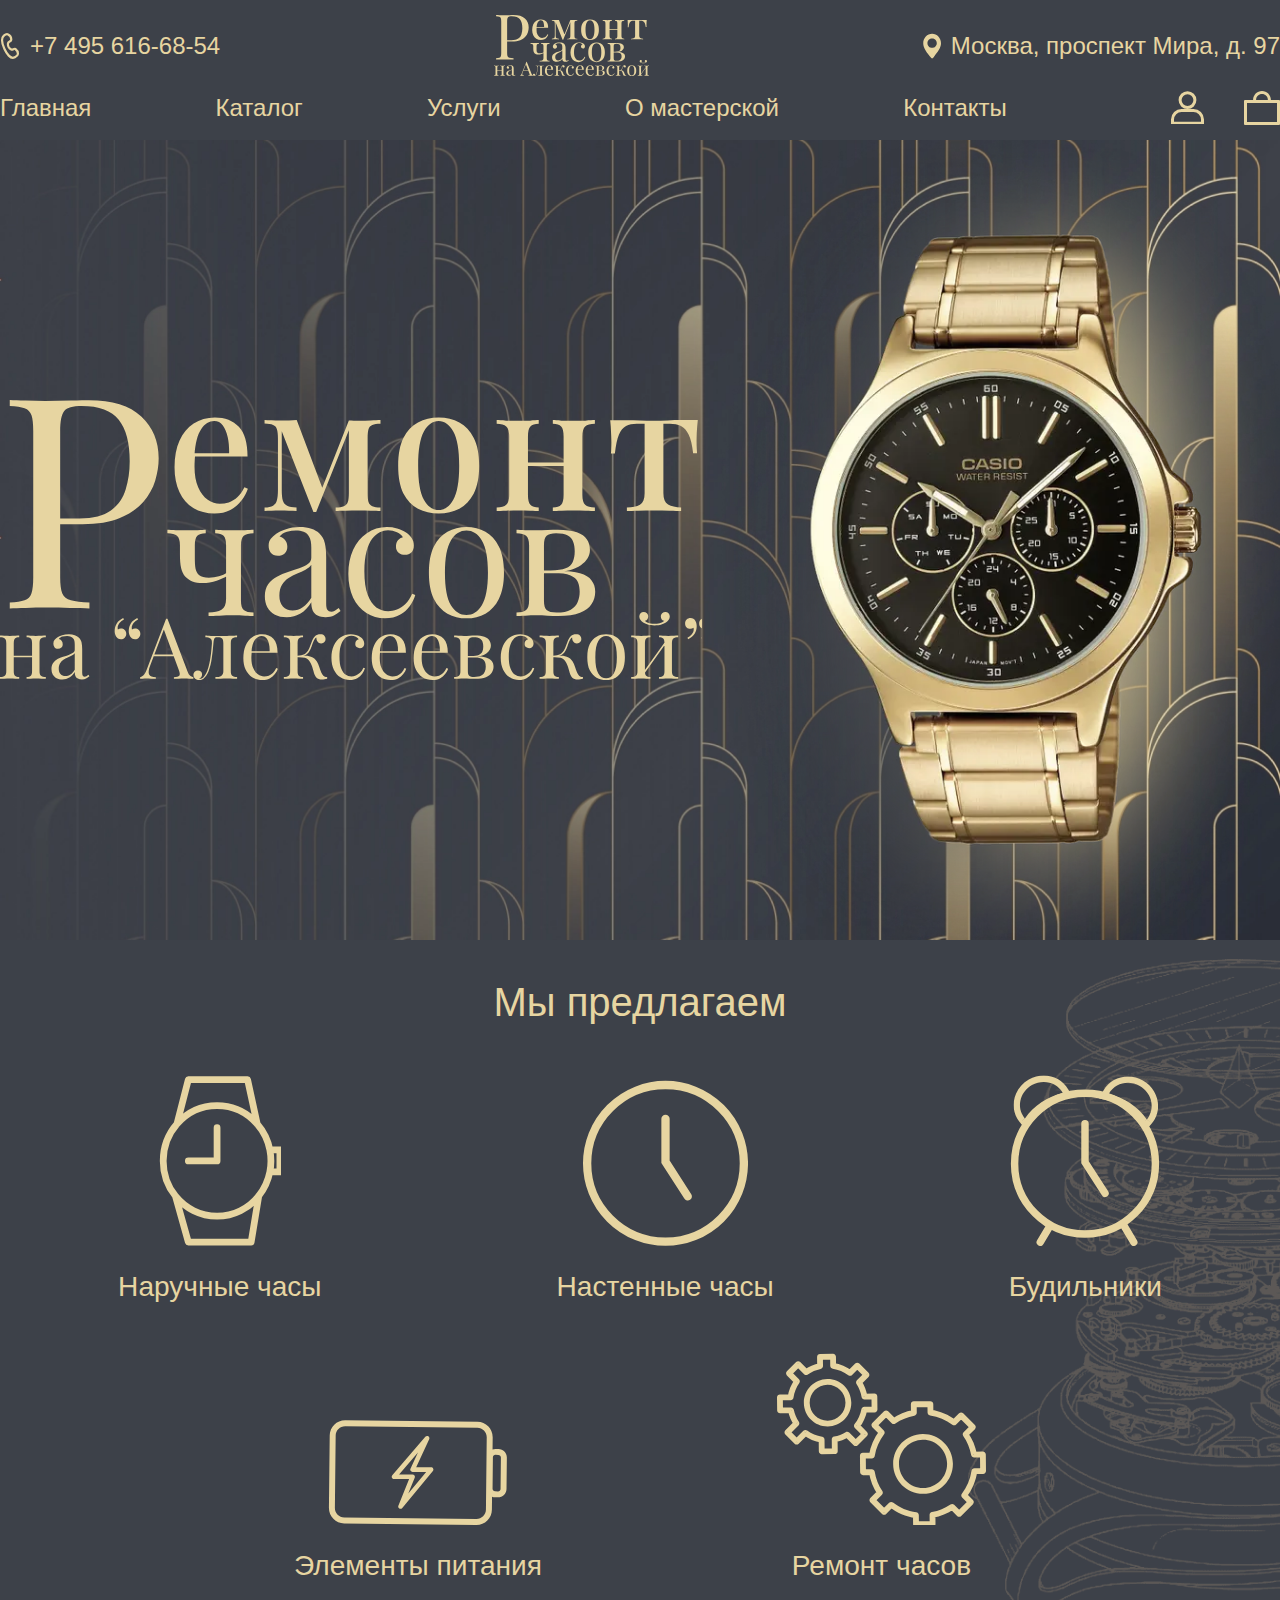
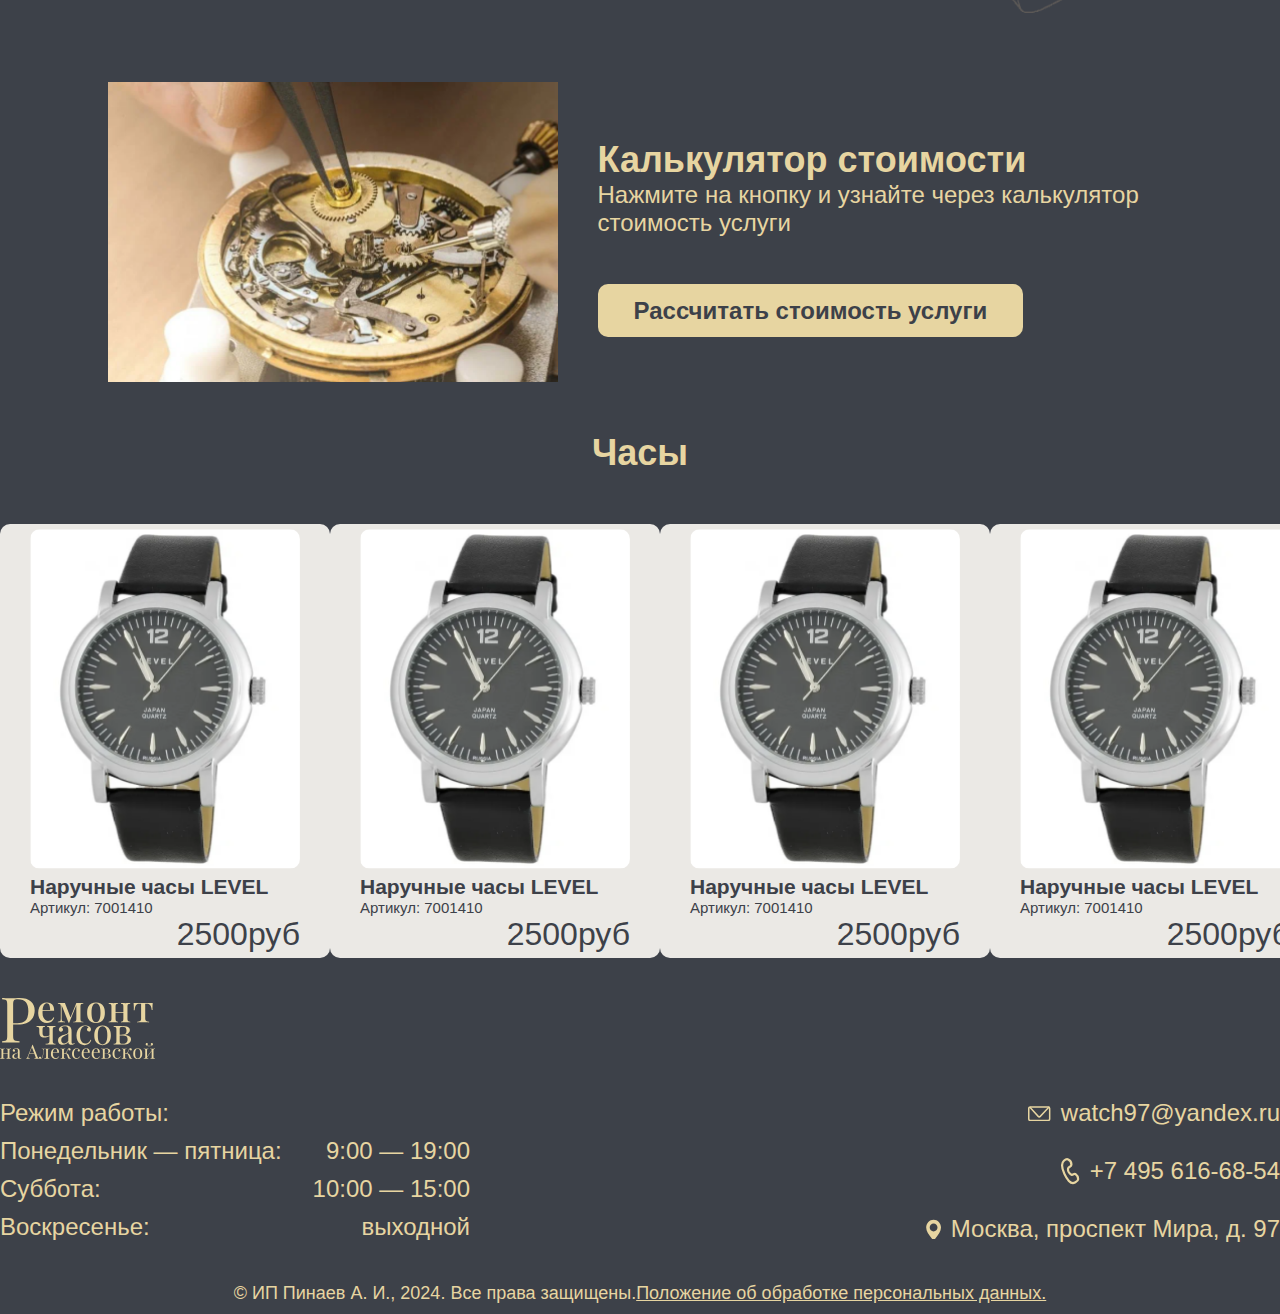
==== commit fdd32c86: "Повыешение производительности" ====
--- a/index.html
+++ b/index.html
@@ -1 +1 @@
-<!DOCTYPE html><html lang="en"><head><meta charSet="utf-8"/><meta name="viewport" content="width=device-width, initial-scale=1"/><link rel="preload" as="image" href="../../foto.png"/><link rel="stylesheet" href="/_next/static/css/ff8c851c5a12b8fb.css" data-precedence="next"/><link rel="stylesheet" href="/_next/static/css/7aa1ca1946be1311.css" data-precedence="next"/><link rel="preload" as="script" fetchPriority="low" href="/_next/static/chunks/webpack-63006ddb3cafb475.js"/><script src="/_next/static/chunks/4bd1b696-80bcaf75e1b4285e.js" async=""></script><script src="/_next/static/chunks/517-bda59e8caf92d192.js" async=""></script><script src="/_next/static/chunks/main-app-646f4971afc9601e.js" async=""></script><title>Ремонт часов на „Алексеевской“</title><link rel="icon" href="/favicon.ico" type="image/x-icon" sizes="16x16"/><script src="/_next/static/chunks/polyfills-42372ed130431b0a.js" noModule=""></script></head><body class="__variable_7c6b4a"><header><div class="header_conteiner__EX6bw"><div class="header_first_head__maan7"><div class="header_first_head_item__LteLm"><div class="header_first_head_item_phone__Kl6M_" alt="Телефон:"></div><p class="header_first_head_item_text__lQBjl">+7 495 616-68-54</p></div><a href=".." alt="Ремонт часов на Алексеевской"><div class="header_first_head_item_logo__H594_"></div></a><div class="header_first_head_item__LteLm"><div class="header_first_head_item_place__2ifEy" alt="Место положение:"></div><p class="header_first_head_item_text__lQBjl">Москва, проспект Мира, д. 97</p></div></div><div class="header_second_head__ls6P3"><nav><ul class="header_second_head_menu__ggegy"><li><a class="header_second_head_menu_link__OI0op" href="..">Главная</a></li><li><a class="header_second_head_menu_link__OI0op" href="../catalog">Каталог</a></li><li><a class="header_second_head_menu_link__OI0op" href="../services">Услуги</a></li><li><a class="header_second_head_menu_link__OI0op" href="../about">О мастерской</a></li><li><a class="header_second_head_menu_link__OI0op" href="../contacts">Контакты</a></li><li><div class="header_second_head_menu_icon__8e0oZ"><a class="header_second_head_menu_icon_img__gq_BT" href="../account"><div class="header_second_head_menu_icon_img_person__LJT8K" alt="Личный кабинет"></div></a><a class="header_second_head_menu_icon_img__gq_BT" href="../basket"><div class="header_second_head_menu_icon_img_basket__A1l6t" alt="Корзина"></div></a></div></li></ul></nav></div></div></header><section><div class="page_fon__cMveN" rel="preload"><div class="page_conteiner__mdK4f"><div class="page_main__GlU4n"><div class="page_main_logo__yqd5F"></div><div class="page_main_img__Qdw_e"></div></div></div></div></section><section><div class="page_watch__tKMw1"><div class="page_conteiner__mdK4f"><div class="page_offers__wSjbX"><p class="page_offers_title__HDl8z">Мы предлагаем</p><div class="page_offers_block__hyM_2"><div class="page_offers_block_item__z98fR"><div class="page_offers_block_item_img1__MONgq"></div><h3 class="page_offers_block_item_text__MsUD2">Наручные часы</h3></div><div class="page_offers_block_item__z98fR"><div class="page_offers_block_item_img2__YEPqh"></div><h3 class="page_offers_block_item_text__MsUD2">Настенные часы</h3></div><div class="page_offers_block_item__z98fR"><div class="page_offers_block_item_img3__d1KY1"></div><h3 class="page_offers_block_item_text__MsUD2">Будильники</h3></div><div class="page_offers_block_item__z98fR"><div class="page_offers_block_item_img4__x3n_3"></div><h3 class="page_offers_block_item_text__MsUD2">Элементы питания</h3></div><div class="page_offers_block_item__z98fR"><div class="page_offers_block_item_img5__ilDar"></div><h3 class="page_offers_block_item_text__MsUD2">Ремонт часов</h3></div></div></div></div></div></section><section><div class="calc_conteiner__uFgwj"><div class="calc_calc__Zi6mP"><div class="calc_calc_img__5LnqV"></div><div class="calc_calc_content__GQn1O"><h2>Калькулятор стоимости</h2><p class="calc_calc_content_text__pfzgw">Нажмите на кнопку и узнайте через калькулятор стоимость услуги</p><a class="calc_calc_content_button__lx_aY" href="../calculator">Рассчитать стоимость услуги</a></div></div></div></section><section><div class="watch_conteiner__X_Rgw"><div class="watch_watch__A_ftI"><h2 class="watch_watch_title__RSs7g">Часы</h2><div class="watch_watch_slider__cc6Av"><div class="watch_watch_slider_last__owboK"></div><a href="../card" style="text-decoration:none;color:#3D4149"><div class="watch_watch_slider_block__LXtoj"><img src="../../foto.png" alt="7001410" width="270" height="340" style="border-radius:10px;pointer-events:none"/><h3 class="watch_watch_slider_block_title__mQ12i">Наручные часы LEVEL</h3><p class="watch_watch_slider_block_article__dJT0D">Артикул: <span>7001410</span></p><p class="watch_watch_slider_block_price__B2_xR">2500<span>руб</span></p></div></a><a href="../card" style="text-decoration:none;color:#3D4149"><div class="watch_watch_slider_block__LXtoj"><img src="../../foto.png" alt="7001410" width="270" height="340" style="border-radius:10px;pointer-events:none"/><h3 class="watch_watch_slider_block_title__mQ12i">Наручные часы LEVEL</h3><p class="watch_watch_slider_block_article__dJT0D">Артикул: <span>7001410</span></p><p class="watch_watch_slider_block_price__B2_xR">2500<span>руб</span></p></div></a><a href="../card" style="text-decoration:none;color:#3D4149"><div class="watch_watch_slider_block__LXtoj"><img src="../../foto.png" alt="7001410" width="270" height="340" style="border-radius:10px;pointer-events:none"/><h3 class="watch_watch_slider_block_title__mQ12i">Наручные часы LEVEL</h3><p class="watch_watch_slider_block_article__dJT0D">Артикул: <span>7001410</span></p><p class="watch_watch_slider_block_price__B2_xR">2500<span>руб</span></p></div></a><a href="../card" style="text-decoration:none;color:#3D4149"><div class="watch_watch_slider_block__LXtoj"><img src="../../foto.png" alt="7001410" width="270" height="340" style="border-radius:10px;pointer-events:none"/><h3 class="watch_watch_slider_block_title__mQ12i">Наручные часы LEVEL</h3><p class="watch_watch_slider_block_article__dJT0D">Артикул: <span>7001410</span></p><p class="watch_watch_slider_block_price__B2_xR">2500<span>руб</span></p></div></a><div class="watch_watch_slider_next__Ypy_a"></div></div></div></div></section><footer><div class="footer_conteiner___YmoK"><div class="footer_footer__GoTLO"><a href=".."><div class="footer_footer_img__n8xRF"></div></a><div class="footer_footer_content__VOsNz"><div class="footer_footer_content_mode___9DDM"><p>Режим работы:</p><div class="footer_footer_content_mode_datatime__6dbTT"><p>Понедельник — пятница:</p><p>9:00 —  19:00</p></div><div class="footer_footer_content_mode_datatime__6dbTT"><p>Суббота:</p><p>10:00 — 15:00</p></div><div class="footer_footer_content_mode_datatime__6dbTT"><p>Воскресенье:</p><p>выходной</p></div></div><div class="footer_footer_content_contacts__DzhK3"><div class="footer_footer_content_contacts_type__omM66"><div class="footer_footer_content_contacts_type_email__8jQCr"></div><p>watch97@yandex.ru</p></div><div class="footer_footer_content_contacts_type__omM66"><div class="footer_footer_content_contacts_type_phone__5bFOK"></div><p>+7 495 616-68-54</p></div><div class="footer_footer_content_contacts_type__omM66"><div class="footer_footer_content_contacts_type_place__CtdDl"></div><p>Москва, проспект Мира, д. 97</p></div></div></div><p class="footer_footer_copyright__1fsCB">© ИП Пинаев А. И., 2024. Все права защищены.<a class="footer_footer_copyright_link__lgCcq" href="">Положение об обработке персональных данных.</a></p></div></div></footer><script src="/_next/static/chunks/webpack-63006ddb3cafb475.js" async=""></script><script>(self.__next_f=self.__next_f||[]).push([0])</script><script>self.__next_f.push([1,"3:\"$Sreact.fragment\"\n4:I[5244,[],\"\"]\n5:I[3866,[],\"\"]\n6:I[6213,[],\"OutletBoundary\"]\n8:I[6213,[],\"MetadataBoundary\"]\na:I[6213,[],\"ViewportBoundary\"]\nc:I[4835,[],\"\"]\n1:HL[\"/_next/static/css/ff8c851c5a12b8fb.css\",\"style\"]\n2:HL[\"/_next/static/css/7aa1ca1946be1311.css\",\"style\"]\n"])</script><script>self.__next_f.push([1,"0:{\"P\":null,\"b\":\"0gBf2Fk4wG6cqzJRnKy6s\",\"p\":\"\",\"c\":[\"\",\"\"],\"i\":false,\"f\":[[[\"\",{\"children\":[\"__PAGE__\",{}]},\"$undefined\",\"$undefined\",true],[\"\",[\"$\",\"$3\",\"c\",{\"children\":[[[\"$\",\"link\",\"0\",{\"rel\":\"stylesheet\",\"href\":\"/_next/static/css/ff8c851c5a12b8fb.css\",\"precedence\":\"next\",\"crossOrigin\":\"$undefined\",\"nonce\":\"$undefined\"}]],[\"$\",\"html\",null,{\"lang\":\"en\",\"children\":[\"$\",\"body\",null,{\"className\":\"__variable_7c6b4a\",\"children\":[\"$\",\"$L4\",null,{\"parallelRouterKey\":\"children\",\"segmentPath\":[\"children\"],\"error\":\"$undefined\",\"errorStyles\":\"$undefined\",\"errorScripts\":\"$undefined\",\"template\":[\"$\",\"$L5\",null,{}],\"templateStyles\":\"$undefined\",\"templateScripts\":\"$undefined\",\"notFound\":[[\"$\",\"title\",null,{\"children\":\"404: This page could not be found.\"}],[\"$\",\"div\",null,{\"style\":{\"fontFamily\":\"system-ui,\\\"Segoe UI\\\",Roboto,Helvetica,Arial,sans-serif,\\\"Apple Color Emoji\\\",\\\"Segoe UI Emoji\\\"\",\"height\":\"100vh\",\"textAlign\":\"center\",\"display\":\"flex\",\"flexDirection\":\"column\",\"alignItems\":\"center\",\"justifyContent\":\"center\"},\"children\":[\"$\",\"div\",null,{\"children\":[[\"$\",\"style\",null,{\"dangerouslySetInnerHTML\":{\"__html\":\"body{color:#000;background:#fff;margin:0}.next-error-h1{border-right:1px solid rgba(0,0,0,.3)}@media (prefers-color-scheme:dark){body{color:#fff;background:#000}.next-error-h1{border-right:1px solid rgba(255,255,255,.3)}}\"}}],[\"$\",\"h1\",null,{\"className\":\"next-error-h1\",\"style\":{\"display\":\"inline-block\",\"margin\":\"0 20px 0 0\",\"padding\":\"0 23px 0 0\",\"fontSize\":24,\"fontWeight\":500,\"verticalAlign\":\"top\",\"lineHeight\":\"49px\"},\"children\":\"404\"}],[\"$\",\"div\",null,{\"style\":{\"display\":\"inline-block\"},\"children\":[\"$\",\"h2\",null,{\"style\":{\"fontSize\":14,\"fontWeight\":400,\"lineHeight\":\"49px\",\"margin\":0},\"children\":\"This page could not be found.\"}]}]]}]}]],\"notFoundStyles\":[]}]}]}]]}],{\"children\":[\"__PAGE__\",[\"$\",\"$3\",\"c\",{\"children\":[[[\"$\",\"header\",null,{\"children\":[\"$\",\"div\",null,{\"className\":\"header_conteiner__EX6bw\",\"children\":[[\"$\",\"div\",null,{\"className\":\"header_first_head__maan7\",\"children\":[[\"$\",\"div\",null,{\"className\":\"header_first_head_item__LteLm\",\"children\":[[\"$\",\"div\",null,{\"className\":\"header_first_head_item_phone__Kl6M_\",\"alt\":\"Телефон:\"}],[\"$\",\"p\",null,{\"className\":\"header_first_head_item_text__lQBjl\",\"children\":\"+7 495 616-68-54\"}]]}],[\"$\",\"a\",null,{\"href\":\"..\",\"alt\":\"Ремонт часов на Алексеевской\",\"children\":[\"$\",\"div\",null,{\"className\":\"header_first_head_item_logo__H594_\"}]}],[\"$\",\"div\",null,{\"className\":\"header_first_head_item__LteLm\",\"children\":[[\"$\",\"div\",null,{\"className\":\"header_first_head_item_place__2ifEy\",\"alt\":\"Место положение:\"}],[\"$\",\"p\",null,{\"className\":\"header_first_head_item_text__lQBjl\",\"children\":\"Москва, проспект Мира, д. 97\"}]]}]]}],[\"$\",\"div\",null,{\"className\":\"header_second_head__ls6P3\",\"children\":[\"$\",\"nav\",null,{\"children\":[\"$\",\"ul\",null,{\"className\":\"header_second_head_menu__ggegy\",\"children\":[[\"$\",\"li\",null,{\"children\":[\"$\",\"a\",null,{\"className\":\"header_second_head_menu_link__OI0op\",\"href\":\"..\",\"children\":\"Главная\"}]}],[\"$\",\"li\",null,{\"children\":[\"$\",\"a\",null,{\"className\":\"header_second_head_menu_link__OI0op\",\"href\":\"../catalog\",\"children\":\"Каталог\"}]}],[\"$\",\"li\",null,{\"children\":[\"$\",\"a\",null,{\"className\":\"header_second_head_menu_link__OI0op\",\"href\":\"../services\",\"children\":\"Услуги\"}]}],[\"$\",\"li\",null,{\"children\":[\"$\",\"a\",null,{\"className\":\"header_second_head_menu_link__OI0op\",\"href\":\"../about\",\"children\":\"О мастерской\"}]}],[\"$\",\"li\",null,{\"children\":[\"$\",\"a\",null,{\"className\":\"header_second_head_menu_link__OI0op\",\"href\":\"../contacts\",\"children\":\"Контакты\"}]}],[\"$\",\"li\",null,{\"children\":[\"$\",\"div\",null,{\"className\":\"header_second_head_menu_icon__8e0oZ\",\"children\":[[\"$\",\"a\",null,{\"className\":\"header_second_head_menu_icon_img__gq_BT\",\"href\":\"../account\",\"children\":[\"$\",\"div\",null,{\"className\":\"header_second_head_menu_icon_img_person__LJT8K\",\"alt\":\"Личный кабинет\"}]}],[\"$\",\"a\",null,{\"className\":\"header_second_head_menu_icon_img__gq_BT\",\"href\":\"../basket\",\"children\":[\"$\",\"div\",null,{\"className\":\"header_second_head_menu_icon_img_basket__A1l6t\",\"alt\":\"Корзина\"}]}]]}]}]]}]}]}]]}]}],[\"$\",\"section\",null,{\"children\":[\"$\",\"div\",null,{\"className\":\"page_fon__cMveN\",\"rel\":\"preload\",\"children\":[\"$\",\"div\",null,{\"className\":\"page_conteiner__mdK4f\",\"children\":[\"$\",\"div\",null,{\"className\":\"page_main__GlU4n\",\"children\":[[\"$\",\"div\",null,{\"className\":\"page_main_logo__yqd5F\"}],[\"$\",\"div\",null,{\"className\":\"page_main_img__Qdw_e\"}]]}]}]}]}],[\"$\",\"section\",null,{\"children\":[\"$\",\"div\",null,{\"className\":\"page_watch__tKMw1\",\"children\":[\"$\",\"div\",null,{\"className\":\"page_conteiner__mdK4f\",\"children\":[\"$\",\"div\",null,{\"className\":\"page_offers__wSjbX\",\"children\":[[\"$\",\"p\",null,{\"className\":\"page_offers_title__HDl8z\",\"children\":\"Мы предлагаем\"}],[\"$\",\"div\",null,{\"className\":\"page_offers_block__hyM_2\",\"children\":[[\"$\",\"div\",null,{\"className\":\"page_offers_block_item__z98fR\",\"children\":[[\"$\",\"div\",null,{\"className\":\"page_offers_block_item_img1__MONgq\"}],[\"$\",\"h3\",null,{\"className\":\"page_offers_block_item_text__MsUD2\",\"children\":\"Наручные часы\"}]]}],[\"$\",\"div\",null,{\"className\":\"page_offers_block_item__z98fR\",\"children\":[[\"$\",\"div\",null,{\"className\":\"page_offers_block_item_img2__YEPqh\"}],[\"$\",\"h3\",null,{\"className\":\"page_offers_block_item_text__MsUD2\",\"children\":\"Настенные часы\"}]]}],[\"$\",\"div\",null,{\"className\":\"page_offers_block_item__z98fR\",\"children\":[[\"$\",\"div\",null,{\"className\":\"page_offers_block_item_img3__d1KY1\"}],[\"$\",\"h3\",null,{\"className\":\"page_offers_block_item_text__MsUD2\",\"children\":\"Будильники\"}]]}],[\"$\",\"div\",null,{\"className\":\"page_offers_block_item__z98fR\",\"children\":[[\"$\",\"div\",null,{\"className\":\"page_offers_block_item_img4__x3n_3\"}],[\"$\",\"h3\",null,{\"className\":\"page_offers_block_item_text__MsUD2\",\"children\":\"Элементы питания\"}]]}],[\"$\",\"div\",null,{\"className\":\"page_offers_block_item__z98fR\",\"children\":[[\"$\",\"div\",null,{\"className\":\"page_offers_block_item_img5__ilDar\"}],[\"$\",\"h3\",null,{\"className\":\"page_offers_block_item_text__MsUD2\",\"children\":\"Ремонт часов\"}]]}]]}]]}]}]}]}],[\"$\",\"section\",null,{\"children\":[\"$\",\"div\",null,{\"className\":\"calc_conteiner__uFgwj\",\"children\":[\"$\",\"div\",null,{\"className\":\"calc_calc__Zi6mP\",\"children\":[[\"$\",\"div\",null,{\"className\":\"calc_calc_img__5LnqV\"}],[\"$\",\"div\",null,{\"className\":\"calc_calc_content__GQn1O\",\"children\":[[\"$\",\"h2\",null,{\"className\":\"$undefined\",\"children\":\"Калькулятор стоимости\"}],[\"$\",\"p\",null,{\"className\":\"calc_calc_content_text__pfzgw\",\"children\":\"Нажмите на кнопку и узнайте через калькулятор стоимость услуги\"}],[\"$\",\"a\",null,{\"className\":\"calc_calc_content_button__lx_aY\",\"href\":\"../calculator\",\"children\":\"Рассчитать стоимость услуги\"}]]}]]}]}]}],[\"$\",\"section\",null,{\"children\":[\"$\",\"div\",null,{\"className\":\"watch_conteiner__X_Rgw\",\"children\":[\"$\",\"div\",null,{\"className\":\"watch_watch__A_ftI\",\"children\":[[\"$\",\"h2\",null,{\"className\":\"watch_watch_title__RSs7g\",\"children\":\"Часы\"}],[\"$\",\"div\",null,{\"className\":\"watch_watch_slider__cc6Av\",\"children\":[[\"$\",\"div\",null,{\"className\":\"watch_watch_slider_last__owboK\"}],[\"$\",\"a\",null,{\"href\":\"../card\",\"style\":{\"textDecoration\":\"none\",\"color\":\"#3D4149\"},\"children\":[\"$\",\"div\",null,{\"className\":\"watch_watch_slider_block__LXtoj\",\"children\":[[\"$\",\"img\",null,{\"src\":\"../../foto.png\",\"alt\":\"7001410\",\"width\":270,\"height\":340,\"style\":{\"borderRadius\":\"10px\",\"pointerEvents\":\"none\"}}],[\"$\",\"h3\",null,{\"className\":\"watch_watch_slider_block_title__mQ12i\",\"children\":\"Наручные часы LEVEL\"}],[\"$\",\"p\",null,{\"className\":\"watch_watch_slider_block_article__dJT0D\",\"children\":[\"Артикул: \",[\"$\",\"span\",null,{\"children\":\"7001410\"}]]}],[\"$\",\"p\",null,{\"className\":\"watch_watch_slider_block_price__B2_xR\",\"children\":[\"2500\",[\"$\",\"span\",null,{\"children\":\"руб\"}]]}]]}]}],[\"$\",\"a\",null,{\"href\":\"../card\",\"style\":{\"textDecoration\":\"none\",\"color\":\"#3D4149\"},\"children\":[\"$\",\"div\",null,{\"className\":\"watch_watch_slider_block__LXtoj\",\"children\":[[\"$\",\"img\",null,{\"src\":\"../../foto.png\",\"alt\":\"7001410\",\"width\":270,\"height\":340,\"style\":{\"borderRadius\":\"10px\",\"pointerEvents\":\"none\"}}],[\"$\",\"h3\",null,{\"className\":\"watch_watch_slider_block_title__mQ12i\",\"children\":\"Наручные часы LEVEL\"}],[\"$\",\"p\",null,{\"className\":\"watch_watch_slider_block_article__dJT0D\",\"children\":[\"Артикул: \",[\"$\",\"span\",null,{\"children\":\"7001410\"}]]}],[\"$\",\"p\",null,{\"className\":\"watch_watch_slider_block_price__B2_xR\",\"children\":[\"2500\",[\"$\",\"span\",null,{\"children\":\"руб\"}]]}]]}]}],[\"$\",\"a\",null,{\"href\":\"../card\",\"style\":{\"textDecoration\":\"none\",\"color\":\"#3D4149\"},\"children\":[\"$\",\"div\",null,{\"className\":\"watch_watch_slider_block__LXtoj\",\"children\":[[\"$\",\"img\",null,{\"src\":\"../../foto.png\",\"alt\":\"7001410\",\"width\":270,\"height\":340,\"style\":{\"borderRadius\":\"10px\",\"pointerEvents\":\"none\"}}],[\"$\",\"h3\",null,{\"className\":\"watch_watch_slider_block_title__mQ12i\",\"children\":\"Наручные часы LEVEL\"}],[\"$\",\"p\",null,{\"className\":\"watch_watch_slider_block_article__dJT0D\",\"children\":[\"Артикул: \",[\"$\",\"span\",null,{\"children\":\"7001410\"}]]}],[\"$\",\"p\",null,{\"className\":\"watch_watch_slider_block_price__B2_xR\",\"children\":[\"2500\",[\"$\",\"span\",null,{\"children\":\"руб\"}]]}]]}]}],[\"$\",\"a\",null,{\"href\":\"../card\",\"style\":{\"textDecoration\":\"none\",\"color\":\"#3D4149\"},\"children\":[\"$\",\"div\",null,{\"className\":\"watch_watch_slider_block__LXtoj\",\"children\":[[\"$\",\"img\",null,{\"src\":\"../../foto.png\",\"alt\":\"7001410\",\"width\":270,\"height\":340,\"style\":{\"borderRadius\":\"10px\",\"pointerEvents\":\"none\"}}],[\"$\",\"h3\",null,{\"className\":\"watch_watch_slider_block_title__mQ12i\",\"children\":\"Наручные часы LEVEL\"}],[\"$\",\"p\",null,{\"className\":\"watch_watch_slider_block_article__dJT0D\",\"children\":[\"Артикул: \",[\"$\",\"span\",null,{\"children\":\"7001410\"}]]}],[\"$\",\"p\",null,{\"className\":\"watch_watch_slider_block_price__B2_xR\",\"children\":[\"2500\",[\"$\",\"span\",null,{\"children\":\"руб\"}]]}]]}]}],[\"$\",\"div\",null,{\"className\":\"watch_watch_slider_next__Ypy_a\"}]]}]]}]}]}],[\"$\",\"footer\",null,{\"children\":[\"$\",\"div\",null,{\"className\":\"footer_conteiner___YmoK\",\"children\":[\"$\",\"div\",null,{\"className\":\"footer_footer__GoTLO\",\"children\":[[\"$\",\"a\",null,{\"href\":\"..\",\"children\":[\"$\",\"div\",null,{\"className\":\"footer_footer_img__n8xRF\"}]}],[\"$\",\"div\",null,{\"className\":\"footer_footer_content__VOsNz\",\"children\":[[\"$\",\"div\",null,{\"className\":\"footer_footer_content_mode___9DDM\",\"children\":[[\"$\",\"p\",null,{\"className\":\"$undefined\",\"children\":\"Режим работы:\"}],[\"$\",\"div\",null,{\"className\":\"footer_footer_content_mode_datatime__6dbTT\",\"children\":[[\"$\",\"p\",null,{\"children\":\"Понедельник — пятница:\"}],[\"$\",\"p\",null,{\"children\":\"9:00 —  19:00\"}]]}],[\"$\",\"div\",null,{\"className\":\"footer_footer_content_mode_datatime__6dbTT\",\"children\":[[\"$\",\"p\",null,{\"children\":\"Суббота:\"}],[\"$\",\"p\",null,{\"children\":\"10:00 — 15:00\"}]]}],[\"$\",\"div\",null,{\"className\":\"footer_footer_content_mode_datatime__6dbTT\",\"children\":[[\"$\",\"p\",null,{\"children\":\"Воскресенье:\"}],[\"$\",\"p\",null,{\"children\":\"выходной\"}]]}]]}],[\"$\",\"div\",null,{\"className\":\"footer_footer_content_contacts__DzhK3\",\"children\":[[\"$\",\"div\",null,{\"className\":\"footer_footer_content_contacts_type__omM66\",\"children\":[[\"$\",\"div\",null,{\"className\":\"footer_footer_content_contacts_type_email__8jQCr\"}],[\"$\",\"p\",null,{\"children\":\"watch97@yandex.ru\"}]]}],[\"$\",\"div\",null,{\"className\":\"footer_footer_content_contacts_type__omM66\",\"children\":[[\"$\",\"div\",null,{\"className\":\"footer_footer_content_contacts_type_phone__5bFOK\"}],[\"$\",\"p\",null,{\"children\":\"+7 495 616-68-54\"}]]}],[\"$\",\"div\",null,{\"className\":\"footer_footer_content_contacts_type__omM66\",\"children\":[[\"$\",\"div\",null,{\"className\":\"footer_footer_content_contacts_type_place__CtdDl\"}],[\"$\",\"p\",null,{\"children\":\"Москва, проспект Мира, д. 97\"}]]}]]}]]}],[\"$\",\"p\",null,{\"className\":\"footer_footer_copyright__1fsCB\",\"children\":[\"© ИП Пинаев А. И., 2024. Все права защищены.\",[\"$\",\"a\",null,{\"className\":\"footer_footer_copyright_link__lgCcq\",\"href\":\"\",\"children\":\"Положение об обработке персональных данных.\"}]]}]]}]}]}]],[[\"$\",\"link\",\"0\",{\"rel\":\"stylesheet\",\"href\":\"/_next/static/css/7aa1ca1946be1311.css\",\"precedence\":\"next\",\"crossOrigin\":\"$undefined\",\"nonce\":\"$undefined\"}]],[\"$\",\"$L6\",null,{\"children\":\"$L7\"}]]}],{},null]},null],[\"$\",\"$3\",\"h\",{\"children\":[null,[\"$\",\"$3\",\"80TncnqrUDYBoaJW760gn\",{\"children\":[[\"$\",\"$L8\",null,{\"children\":\"$L9\"}],[\"$\",\"$La\",null,{\"children\":\"$Lb\"}],null]}]]}]]],\"m\":\"$undefined\",\"G\":[\"$c\",\"$undefined\"],\"s\":false,\"S\":true}\n"])</script><script>self.__next_f.push([1,"b:[[\"$\",\"meta\",\"0\",{\"name\":\"viewport\",\"content\":\"width=device-width, initial-scale=1\"}]]\n9:[[\"$\",\"meta\",\"0\",{\"charSet\":\"utf-8\"}],[\"$\",\"title\",\"1\",{\"children\":\"Ремонт часов на „Алексеевской“\"}],[\"$\",\"link\",\"2\",{\"rel\":\"icon\",\"href\":\"/favicon.ico\",\"type\":\"image/x-icon\",\"sizes\":\"16x16\"}]]\n"])</script><script>self.__next_f.push([1,"7:null\n"])</script></body></html>+<!DOCTYPE html><html lang="en"><head><meta charSet="utf-8"/><meta name="viewport" content="width=device-width, initial-scale=1"/><link rel="preload" as="image" href="../../foto.png"/><link rel="stylesheet" href="/_next/static/css/ff8c851c5a12b8fb.css" data-precedence="next"/><link rel="stylesheet" href="/_next/static/css/c60e4fe43a0fe79a.css" data-precedence="next"/><link rel="preload" as="script" fetchPriority="low" href="/_next/static/chunks/webpack-f473598cec0fca3c.js"/><script src="/_next/static/chunks/4bd1b696-80bcaf75e1b4285e.js" async=""></script><script src="/_next/static/chunks/517-bda59e8caf92d192.js" async=""></script><script src="/_next/static/chunks/main-app-646f4971afc9601e.js" async=""></script><title>Ремонт часов на „Алексеевской“</title><link rel="icon" href="/favicon.ico" type="image/x-icon" sizes="16x16"/><script src="/_next/static/chunks/polyfills-42372ed130431b0a.js" noModule=""></script></head><body class="__variable_7c6b4a"><header><div class="header_conteiner__EX6bw"><div class="header_first_head__maan7"><div class="header_first_head_item__LteLm"><div class="header_first_head_item_phone__Kl6M_" alt="Телефон:"></div><p class="header_first_head_item_text__lQBjl">+7 495 616-68-54</p></div><a href=".." alt="Ремонт часов на Алексеевской"><div class="header_first_head_item_logo__H594_"></div></a><div class="header_first_head_item__LteLm"><div class="header_first_head_item_place__2ifEy" alt="Место положение:"></div><p class="header_first_head_item_text__lQBjl">Москва, проспект Мира, д. 97</p></div></div><div class="header_second_head__ls6P3"><nav><ul class="header_second_head_menu__ggegy"><li><a class="header_second_head_menu_link__OI0op" href="..">Главная</a></li><li><a class="header_second_head_menu_link__OI0op" href="../catalog">Каталог</a></li><li><a class="header_second_head_menu_link__OI0op" href="../services">Услуги</a></li><li><a class="header_second_head_menu_link__OI0op" href="../about">О мастерской</a></li><li><a class="header_second_head_menu_link__OI0op" href="../contacts">Контакты</a></li><li><div class="header_second_head_menu_icon__8e0oZ"><a class="header_second_head_menu_icon_img__gq_BT" href="../account"><div class="header_second_head_menu_icon_img_person__LJT8K" alt="Личный кабинет"></div></a><a class="header_second_head_menu_icon_img__gq_BT" href="../basket"><div class="header_second_head_menu_icon_img_basket__A1l6t" alt="Корзина"></div></a></div></li></ul></nav></div></div></header><section><div class="page_fon__cMveN" rel="preload"><div class="page_conteiner__mdK4f"><div class="page_main__GlU4n"><div class="page_main_logo__yqd5F"></div><div class="page_main_img__Qdw_e"></div></div></div></div></section><section><div class="page_watch__tKMw1"><div class="page_conteiner__mdK4f"><div class="page_offers__wSjbX"><p class="page_offers_title__HDl8z">Мы предлагаем</p><div class="page_offers_block__hyM_2"><div class="page_offers_block_item__z98fR"><div class="page_offers_block_item_img1__MONgq"></div><h3 class="page_offers_block_item_text__MsUD2">Наручные часы</h3></div><div class="page_offers_block_item__z98fR"><div class="page_offers_block_item_img2__YEPqh"></div><h3 class="page_offers_block_item_text__MsUD2">Настенные часы</h3></div><div class="page_offers_block_item__z98fR"><div class="page_offers_block_item_img3__d1KY1"></div><h3 class="page_offers_block_item_text__MsUD2">Будильники</h3></div><div class="page_offers_block_item__z98fR"><div class="page_offers_block_item_img4__x3n_3"></div><h3 class="page_offers_block_item_text__MsUD2">Элементы питания</h3></div><div class="page_offers_block_item__z98fR"><div class="page_offers_block_item_img5__ilDar"></div><h3 class="page_offers_block_item_text__MsUD2">Ремонт часов</h3></div></div></div></div></div></section><section><div class="calc_conteiner__uFgwj"><div class="calc_calc__Zi6mP"><div class="calc_calc_img__5LnqV"></div><div class="calc_calc_content__GQn1O"><h2>Калькулятор стоимости</h2><p class="calc_calc_content_text__pfzgw">Нажмите на кнопку и узнайте через калькулятор стоимость услуги</p><a class="calc_calc_content_button__lx_aY" href="../calculator">Рассчитать стоимость услуги</a></div></div></div></section><section><div class="watch_conteiner__X_Rgw"><div class="watch_watch__A_ftI"><h2 class="watch_watch_title__RSs7g">Часы</h2><div class="watch_watch_slider__cc6Av"><div class="watch_watch_slider_last__owboK"></div><a href="../card" style="text-decoration:none;color:#3D4149"><div class="watch_watch_slider_block__LXtoj"><img src="../../foto.png" alt="7001410" width="270" height="340" style="border-radius:10px;pointer-events:none"/><h3 class="watch_watch_slider_block_title__mQ12i">Наручные часы LEVEL</h3><p class="watch_watch_slider_block_article__dJT0D">Артикул: <span>7001410</span></p><p class="watch_watch_slider_block_price__B2_xR">2500<span>руб</span></p></div></a><a href="../card" style="text-decoration:none;color:#3D4149"><div class="watch_watch_slider_block__LXtoj"><img src="../../foto.png" alt="7001410" width="270" height="340" style="border-radius:10px;pointer-events:none"/><h3 class="watch_watch_slider_block_title__mQ12i">Наручные часы LEVEL</h3><p class="watch_watch_slider_block_article__dJT0D">Артикул: <span>7001410</span></p><p class="watch_watch_slider_block_price__B2_xR">2500<span>руб</span></p></div></a><a href="../card" style="text-decoration:none;color:#3D4149"><div class="watch_watch_slider_block__LXtoj"><img src="../../foto.png" alt="7001410" width="270" height="340" style="border-radius:10px;pointer-events:none"/><h3 class="watch_watch_slider_block_title__mQ12i">Наручные часы LEVEL</h3><p class="watch_watch_slider_block_article__dJT0D">Артикул: <span>7001410</span></p><p class="watch_watch_slider_block_price__B2_xR">2500<span>руб</span></p></div></a><a href="../card" style="text-decoration:none;color:#3D4149"><div class="watch_watch_slider_block__LXtoj"><img src="../../foto.png" alt="7001410" width="270" height="340" style="border-radius:10px;pointer-events:none"/><h3 class="watch_watch_slider_block_title__mQ12i">Наручные часы LEVEL</h3><p class="watch_watch_slider_block_article__dJT0D">Артикул: <span>7001410</span></p><p class="watch_watch_slider_block_price__B2_xR">2500<span>руб</span></p></div></a><div class="watch_watch_slider_next__Ypy_a"></div></div></div></div></section><footer><div class="footer_conteiner___YmoK"><div class="footer_footer__GoTLO"><a href=".." alt="Ремонт часов на Алексеевской"><div class="footer_footer_img__n8xRF"></div></a><div class="footer_footer_content__VOsNz"><div class="footer_footer_content_mode___9DDM"><p>Режим работы:</p><div class="footer_footer_content_mode_datatime__6dbTT"><p>Понедельник — пятница:</p><p>9:00 —  19:00</p></div><div class="footer_footer_content_mode_datatime__6dbTT"><p>Суббота:</p><p>10:00 — 15:00</p></div><div class="footer_footer_content_mode_datatime__6dbTT"><p>Воскресенье:</p><p>выходной</p></div></div><div class="footer_footer_content_contacts__DzhK3"><div class="footer_footer_content_contacts_type__omM66"><div class="footer_footer_content_contacts_type_email__8jQCr" alt="Почта:"></div><p>watch97@yandex.ru</p></div><div class="footer_footer_content_contacts_type__omM66"><div class="footer_footer_content_contacts_type_phone__5bFOK" alt="Телефон:"></div><p>+7 495 616-68-54</p></div><div class="footer_footer_content_contacts_type__omM66"><div class="footer_footer_content_contacts_type_place__CtdDl" alt="Место положение:"></div><p>Москва, проспект Мира, д. 97</p></div></div></div><p class="footer_footer_copyright__1fsCB">© ИП Пинаев А. И., 2024. Все права защищены.<a class="footer_footer_copyright_link__lgCcq" href="">Положение об обработке персональных данных.</a></p></div></div></footer><script src="/_next/static/chunks/webpack-f473598cec0fca3c.js" async=""></script><script>(self.__next_f=self.__next_f||[]).push([0])</script><script>self.__next_f.push([1,"3:\"$Sreact.fragment\"\n4:I[5244,[],\"\"]\n5:I[3866,[],\"\"]\n6:I[6213,[],\"OutletBoundary\"]\n8:I[6213,[],\"MetadataBoundary\"]\na:I[6213,[],\"ViewportBoundary\"]\nc:I[4835,[],\"\"]\n1:HL[\"/_next/static/css/ff8c851c5a12b8fb.css\",\"style\"]\n2:HL[\"/_next/static/css/c60e4fe43a0fe79a.css\",\"style\"]\n"])</script><script>self.__next_f.push([1,"0:{\"P\":null,\"b\":\"lW_eNyOBCwpkwava5IRGj\",\"p\":\"\",\"c\":[\"\",\"\"],\"i\":false,\"f\":[[[\"\",{\"children\":[\"__PAGE__\",{}]},\"$undefined\",\"$undefined\",true],[\"\",[\"$\",\"$3\",\"c\",{\"children\":[[[\"$\",\"link\",\"0\",{\"rel\":\"stylesheet\",\"href\":\"/_next/static/css/ff8c851c5a12b8fb.css\",\"precedence\":\"next\",\"crossOrigin\":\"$undefined\",\"nonce\":\"$undefined\"}]],[\"$\",\"html\",null,{\"lang\":\"en\",\"children\":[\"$\",\"body\",null,{\"className\":\"__variable_7c6b4a\",\"children\":[\"$\",\"$L4\",null,{\"parallelRouterKey\":\"children\",\"segmentPath\":[\"children\"],\"error\":\"$undefined\",\"errorStyles\":\"$undefined\",\"errorScripts\":\"$undefined\",\"template\":[\"$\",\"$L5\",null,{}],\"templateStyles\":\"$undefined\",\"templateScripts\":\"$undefined\",\"notFound\":[[\"$\",\"title\",null,{\"children\":\"404: This page could not be found.\"}],[\"$\",\"div\",null,{\"style\":{\"fontFamily\":\"system-ui,\\\"Segoe UI\\\",Roboto,Helvetica,Arial,sans-serif,\\\"Apple Color Emoji\\\",\\\"Segoe UI Emoji\\\"\",\"height\":\"100vh\",\"textAlign\":\"center\",\"display\":\"flex\",\"flexDirection\":\"column\",\"alignItems\":\"center\",\"justifyContent\":\"center\"},\"children\":[\"$\",\"div\",null,{\"children\":[[\"$\",\"style\",null,{\"dangerouslySetInnerHTML\":{\"__html\":\"body{color:#000;background:#fff;margin:0}.next-error-h1{border-right:1px solid rgba(0,0,0,.3)}@media (prefers-color-scheme:dark){body{color:#fff;background:#000}.next-error-h1{border-right:1px solid rgba(255,255,255,.3)}}\"}}],[\"$\",\"h1\",null,{\"className\":\"next-error-h1\",\"style\":{\"display\":\"inline-block\",\"margin\":\"0 20px 0 0\",\"padding\":\"0 23px 0 0\",\"fontSize\":24,\"fontWeight\":500,\"verticalAlign\":\"top\",\"lineHeight\":\"49px\"},\"children\":\"404\"}],[\"$\",\"div\",null,{\"style\":{\"display\":\"inline-block\"},\"children\":[\"$\",\"h2\",null,{\"style\":{\"fontSize\":14,\"fontWeight\":400,\"lineHeight\":\"49px\",\"margin\":0},\"children\":\"This page could not be found.\"}]}]]}]}]],\"notFoundStyles\":[]}]}]}]]}],{\"children\":[\"__PAGE__\",[\"$\",\"$3\",\"c\",{\"children\":[[[\"$\",\"header\",null,{\"children\":[\"$\",\"div\",null,{\"className\":\"header_conteiner__EX6bw\",\"children\":[[\"$\",\"div\",null,{\"className\":\"header_first_head__maan7\",\"children\":[[\"$\",\"div\",null,{\"className\":\"header_first_head_item__LteLm\",\"children\":[[\"$\",\"div\",null,{\"className\":\"header_first_head_item_phone__Kl6M_\",\"alt\":\"Телефон:\"}],[\"$\",\"p\",null,{\"className\":\"header_first_head_item_text__lQBjl\",\"children\":\"+7 495 616-68-54\"}]]}],[\"$\",\"a\",null,{\"href\":\"..\",\"alt\":\"Ремонт часов на Алексеевской\",\"children\":[\"$\",\"div\",null,{\"className\":\"header_first_head_item_logo__H594_\"}]}],[\"$\",\"div\",null,{\"className\":\"header_first_head_item__LteLm\",\"children\":[[\"$\",\"div\",null,{\"className\":\"header_first_head_item_place__2ifEy\",\"alt\":\"Место положение:\"}],[\"$\",\"p\",null,{\"className\":\"header_first_head_item_text__lQBjl\",\"children\":\"Москва, проспект Мира, д. 97\"}]]}]]}],[\"$\",\"div\",null,{\"className\":\"header_second_head__ls6P3\",\"children\":[\"$\",\"nav\",null,{\"children\":[\"$\",\"ul\",null,{\"className\":\"header_second_head_menu__ggegy\",\"children\":[[\"$\",\"li\",null,{\"children\":[\"$\",\"a\",null,{\"className\":\"header_second_head_menu_link__OI0op\",\"href\":\"..\",\"children\":\"Главная\"}]}],[\"$\",\"li\",null,{\"children\":[\"$\",\"a\",null,{\"className\":\"header_second_head_menu_link__OI0op\",\"href\":\"../catalog\",\"children\":\"Каталог\"}]}],[\"$\",\"li\",null,{\"children\":[\"$\",\"a\",null,{\"className\":\"header_second_head_menu_link__OI0op\",\"href\":\"../services\",\"children\":\"Услуги\"}]}],[\"$\",\"li\",null,{\"children\":[\"$\",\"a\",null,{\"className\":\"header_second_head_menu_link__OI0op\",\"href\":\"../about\",\"children\":\"О мастерской\"}]}],[\"$\",\"li\",null,{\"children\":[\"$\",\"a\",null,{\"className\":\"header_second_head_menu_link__OI0op\",\"href\":\"../contacts\",\"children\":\"Контакты\"}]}],[\"$\",\"li\",null,{\"children\":[\"$\",\"div\",null,{\"className\":\"header_second_head_menu_icon__8e0oZ\",\"children\":[[\"$\",\"a\",null,{\"className\":\"header_second_head_menu_icon_img__gq_BT\",\"href\":\"../account\",\"children\":[\"$\",\"div\",null,{\"className\":\"header_second_head_menu_icon_img_person__LJT8K\",\"alt\":\"Личный кабинет\"}]}],[\"$\",\"a\",null,{\"className\":\"header_second_head_menu_icon_img__gq_BT\",\"href\":\"../basket\",\"children\":[\"$\",\"div\",null,{\"className\":\"header_second_head_menu_icon_img_basket__A1l6t\",\"alt\":\"Корзина\"}]}]]}]}]]}]}]}]]}]}],[\"$\",\"section\",null,{\"children\":[\"$\",\"div\",null,{\"className\":\"page_fon__cMveN\",\"rel\":\"preload\",\"children\":[\"$\",\"div\",null,{\"className\":\"page_conteiner__mdK4f\",\"children\":[\"$\",\"div\",null,{\"className\":\"page_main__GlU4n\",\"children\":[[\"$\",\"div\",null,{\"className\":\"page_main_logo__yqd5F\"}],[\"$\",\"div\",null,{\"className\":\"page_main_img__Qdw_e\"}]]}]}]}]}],[\"$\",\"section\",null,{\"children\":[\"$\",\"div\",null,{\"className\":\"page_watch__tKMw1\",\"children\":[\"$\",\"div\",null,{\"className\":\"page_conteiner__mdK4f\",\"children\":[\"$\",\"div\",null,{\"className\":\"page_offers__wSjbX\",\"children\":[[\"$\",\"p\",null,{\"className\":\"page_offers_title__HDl8z\",\"children\":\"Мы предлагаем\"}],[\"$\",\"div\",null,{\"className\":\"page_offers_block__hyM_2\",\"children\":[[\"$\",\"div\",null,{\"className\":\"page_offers_block_item__z98fR\",\"children\":[[\"$\",\"div\",null,{\"className\":\"page_offers_block_item_img1__MONgq\"}],[\"$\",\"h3\",null,{\"className\":\"page_offers_block_item_text__MsUD2\",\"children\":\"Наручные часы\"}]]}],[\"$\",\"div\",null,{\"className\":\"page_offers_block_item__z98fR\",\"children\":[[\"$\",\"div\",null,{\"className\":\"page_offers_block_item_img2__YEPqh\"}],[\"$\",\"h3\",null,{\"className\":\"page_offers_block_item_text__MsUD2\",\"children\":\"Настенные часы\"}]]}],[\"$\",\"div\",null,{\"className\":\"page_offers_block_item__z98fR\",\"children\":[[\"$\",\"div\",null,{\"className\":\"page_offers_block_item_img3__d1KY1\"}],[\"$\",\"h3\",null,{\"className\":\"page_offers_block_item_text__MsUD2\",\"children\":\"Будильники\"}]]}],[\"$\",\"div\",null,{\"className\":\"page_offers_block_item__z98fR\",\"children\":[[\"$\",\"div\",null,{\"className\":\"page_offers_block_item_img4__x3n_3\"}],[\"$\",\"h3\",null,{\"className\":\"page_offers_block_item_text__MsUD2\",\"children\":\"Элементы питания\"}]]}],[\"$\",\"div\",null,{\"className\":\"page_offers_block_item__z98fR\",\"children\":[[\"$\",\"div\",null,{\"className\":\"page_offers_block_item_img5__ilDar\"}],[\"$\",\"h3\",null,{\"className\":\"page_offers_block_item_text__MsUD2\",\"children\":\"Ремонт часов\"}]]}]]}]]}]}]}]}],[\"$\",\"section\",null,{\"children\":[\"$\",\"div\",null,{\"className\":\"calc_conteiner__uFgwj\",\"children\":[\"$\",\"div\",null,{\"className\":\"calc_calc__Zi6mP\",\"children\":[[\"$\",\"div\",null,{\"className\":\"calc_calc_img__5LnqV\"}],[\"$\",\"div\",null,{\"className\":\"calc_calc_content__GQn1O\",\"children\":[[\"$\",\"h2\",null,{\"className\":\"$undefined\",\"children\":\"Калькулятор стоимости\"}],[\"$\",\"p\",null,{\"className\":\"calc_calc_content_text__pfzgw\",\"children\":\"Нажмите на кнопку и узнайте через калькулятор стоимость услуги\"}],[\"$\",\"a\",null,{\"className\":\"calc_calc_content_button__lx_aY\",\"href\":\"../calculator\",\"children\":\"Рассчитать стоимость услуги\"}]]}]]}]}]}],[\"$\",\"section\",null,{\"children\":[\"$\",\"div\",null,{\"className\":\"watch_conteiner__X_Rgw\",\"children\":[\"$\",\"div\",null,{\"className\":\"watch_watch__A_ftI\",\"children\":[[\"$\",\"h2\",null,{\"className\":\"watch_watch_title__RSs7g\",\"children\":\"Часы\"}],[\"$\",\"div\",null,{\"className\":\"watch_watch_slider__cc6Av\",\"children\":[[\"$\",\"div\",null,{\"className\":\"watch_watch_slider_last__owboK\"}],[\"$\",\"a\",null,{\"href\":\"../card\",\"style\":{\"textDecoration\":\"none\",\"color\":\"#3D4149\"},\"children\":[\"$\",\"div\",null,{\"className\":\"watch_watch_slider_block__LXtoj\",\"children\":[[\"$\",\"img\",null,{\"src\":\"../../foto.png\",\"alt\":\"7001410\",\"width\":270,\"height\":340,\"style\":{\"borderRadius\":\"10px\",\"pointerEvents\":\"none\"}}],[\"$\",\"h3\",null,{\"className\":\"watch_watch_slider_block_title__mQ12i\",\"children\":\"Наручные часы LEVEL\"}],[\"$\",\"p\",null,{\"className\":\"watch_watch_slider_block_article__dJT0D\",\"children\":[\"Артикул: \",[\"$\",\"span\",null,{\"children\":\"7001410\"}]]}],[\"$\",\"p\",null,{\"className\":\"watch_watch_slider_block_price__B2_xR\",\"children\":[\"2500\",[\"$\",\"span\",null,{\"children\":\"руб\"}]]}]]}]}],[\"$\",\"a\",null,{\"href\":\"../card\",\"style\":{\"textDecoration\":\"none\",\"color\":\"#3D4149\"},\"children\":[\"$\",\"div\",null,{\"className\":\"watch_watch_slider_block__LXtoj\",\"children\":[[\"$\",\"img\",null,{\"src\":\"../../foto.png\",\"alt\":\"7001410\",\"width\":270,\"height\":340,\"style\":{\"borderRadius\":\"10px\",\"pointerEvents\":\"none\"}}],[\"$\",\"h3\",null,{\"className\":\"watch_watch_slider_block_title__mQ12i\",\"children\":\"Наручные часы LEVEL\"}],[\"$\",\"p\",null,{\"className\":\"watch_watch_slider_block_article__dJT0D\",\"children\":[\"Артикул: \",[\"$\",\"span\",null,{\"children\":\"7001410\"}]]}],[\"$\",\"p\",null,{\"className\":\"watch_watch_slider_block_price__B2_xR\",\"children\":[\"2500\",[\"$\",\"span\",null,{\"children\":\"руб\"}]]}]]}]}],[\"$\",\"a\",null,{\"href\":\"../card\",\"style\":{\"textDecoration\":\"none\",\"color\":\"#3D4149\"},\"children\":[\"$\",\"div\",null,{\"className\":\"watch_watch_slider_block__LXtoj\",\"children\":[[\"$\",\"img\",null,{\"src\":\"../../foto.png\",\"alt\":\"7001410\",\"width\":270,\"height\":340,\"style\":{\"borderRadius\":\"10px\",\"pointerEvents\":\"none\"}}],[\"$\",\"h3\",null,{\"className\":\"watch_watch_slider_block_title__mQ12i\",\"children\":\"Наручные часы LEVEL\"}],[\"$\",\"p\",null,{\"className\":\"watch_watch_slider_block_article__dJT0D\",\"children\":[\"Артикул: \",[\"$\",\"span\",null,{\"children\":\"7001410\"}]]}],[\"$\",\"p\",null,{\"className\":\"watch_watch_slider_block_price__B2_xR\",\"children\":[\"2500\",[\"$\",\"span\",null,{\"children\":\"руб\"}]]}]]}]}],[\"$\",\"a\",null,{\"href\":\"../card\",\"style\":{\"textDecoration\":\"none\",\"color\":\"#3D4149\"},\"children\":[\"$\",\"div\",null,{\"className\":\"watch_watch_slider_block__LXtoj\",\"children\":[[\"$\",\"img\",null,{\"src\":\"../../foto.png\",\"alt\":\"7001410\",\"width\":270,\"height\":340,\"style\":{\"borderRadius\":\"10px\",\"pointerEvents\":\"none\"}}],[\"$\",\"h3\",null,{\"className\":\"watch_watch_slider_block_title__mQ12i\",\"children\":\"Наручные часы LEVEL\"}],[\"$\",\"p\",null,{\"className\":\"watch_watch_slider_block_article__dJT0D\",\"children\":[\"Артикул: \",[\"$\",\"span\",null,{\"children\":\"7001410\"}]]}],[\"$\",\"p\",null,{\"className\":\"watch_watch_slider_block_price__B2_xR\",\"children\":[\"2500\",[\"$\",\"span\",null,{\"children\":\"руб\"}]]}]]}]}],[\"$\",\"div\",null,{\"className\":\"watch_watch_slider_next__Ypy_a\"}]]}]]}]}]}],[\"$\",\"footer\",null,{\"children\":[\"$\",\"div\",null,{\"className\":\"footer_conteiner___YmoK\",\"children\":[\"$\",\"div\",null,{\"className\":\"footer_footer__GoTLO\",\"children\":[[\"$\",\"a\",null,{\"href\":\"..\",\"alt\":\"Ремонт часов на Алексеевской\",\"children\":[\"$\",\"div\",null,{\"className\":\"footer_footer_img__n8xRF\"}]}],[\"$\",\"div\",null,{\"className\":\"footer_footer_content__VOsNz\",\"children\":[[\"$\",\"div\",null,{\"className\":\"footer_footer_content_mode___9DDM\",\"children\":[[\"$\",\"p\",null,{\"className\":\"$undefined\",\"children\":\"Режим работы:\"}],[\"$\",\"div\",null,{\"className\":\"footer_footer_content_mode_datatime__6dbTT\",\"children\":[[\"$\",\"p\",null,{\"children\":\"Понедельник — пятница:\"}],[\"$\",\"p\",null,{\"children\":\"9:00 —  19:00\"}]]}],[\"$\",\"div\",null,{\"className\":\"footer_footer_content_mode_datatime__6dbTT\",\"children\":[[\"$\",\"p\",null,{\"children\":\"Суббота:\"}],[\"$\",\"p\",null,{\"children\":\"10:00 — 15:00\"}]]}],[\"$\",\"div\",null,{\"className\":\"footer_footer_content_mode_datatime__6dbTT\",\"children\":[[\"$\",\"p\",null,{\"children\":\"Воскресенье:\"}],[\"$\",\"p\",null,{\"children\":\"выходной\"}]]}]]}],[\"$\",\"div\",null,{\"className\":\"footer_footer_content_contacts__DzhK3\",\"children\":[[\"$\",\"div\",null,{\"className\":\"footer_footer_content_contacts_type__omM66\",\"children\":[[\"$\",\"div\",null,{\"className\":\"footer_footer_content_contacts_type_email__8jQCr\",\"alt\":\"Почта:\"}],[\"$\",\"p\",null,{\"children\":\"watch97@yandex.ru\"}]]}],[\"$\",\"div\",null,{\"className\":\"footer_footer_content_contacts_type__omM66\",\"children\":[[\"$\",\"div\",null,{\"className\":\"footer_footer_content_contacts_type_phone__5bFOK\",\"alt\":\"Телефон:\"}],[\"$\",\"p\",null,{\"children\":\"+7 495 616-68-54\"}]]}],[\"$\",\"div\",null,{\"className\":\"footer_footer_content_contacts_type__omM66\",\"children\":[[\"$\",\"div\",null,{\"className\":\"footer_footer_content_contacts_type_place__CtdDl\",\"alt\":\"Место положение:\"}],[\"$\",\"p\",null,{\"children\":\"Москва, проспект Мира, д. 97\"}]]}]]}]]}],[\"$\",\"p\",null,{\"className\":\"footer_footer_copyright__1fsCB\",\"children\":[\"© ИП Пинаев А. И., 2024. Все права защищены.\",[\"$\",\"a\",null,{\"className\":\"footer_footer_copyright_link__lgCcq\",\"href\":\"\",\"children\":\"Положение об обработке персональных данных.\"}]]}]]}]}]}]],[[\"$\",\"link\",\"0\",{\"rel\":\"stylesheet\",\"href\":\"/_next/static/css/c60e4fe43a0fe79a.css\",\"precedence\":\"next\",\"crossOrigin\":\"$undefined\",\"nonce\":\"$undefined\"}]],[\"$\",\"$L6\",null,{\"children\":\"$L7\"}]]}],{},null]},null],[\"$\",\"$3\",\"h\",{\"children\":[null,[\"$\",\"$3\",\"e56uFOiE4iwR3jlramPKR\",{\"children\":[[\"$\",\"$L8\",null,{\"children\":\"$L9\"}],[\"$\",\"$La\",null,{\"children\":\"$Lb\"}],null]}]]}]]],\"m\":\"$undefined\",\"G\":[\"$c\",\"$undefined\"],\"s\":false,\"S\":true}\n"])</script><script>self.__next_f.push([1,"b:[[\"$\",\"meta\",\"0\",{\"name\":\"viewport\",\"content\":\"width=device-width, initial-scale=1\"}]]\n9:[[\"$\",\"meta\",\"0\",{\"charSet\":\"utf-8\"}],[\"$\",\"title\",\"1\",{\"children\":\"Ремонт часов на „Алексеевской“\"}],[\"$\",\"link\",\"2\",{\"rel\":\"icon\",\"href\":\"/favicon.ico\",\"type\":\"image/x-icon\",\"sizes\":\"16x16\"}]]\n"])</script><script>self.__next_f.push([1,"7:null\n"])</script></body></html>--- a/_next/static/css/c60e4fe43a0fe79a.css
+++ b/_next/static/css/c60e4fe43a0fe79a.css
@@ -0,0 +1 @@
+.page_conteiner__mdK4f{max-width:1600px;width:100%;margin:0 auto}.page_fon__cMveN{background-image:url(/_next/static/media/fon.69a01a37.webp);background-repeat:no-repeat;background-position:50%;background-size:cover}.page_main__GlU4n{display:flex;align-items:center;justify-content:space-between}.page_main_logo__yqd5F{background-image:url(/_next/static/media/main-logo.9ffe969c.svg);width:711px;height:280px}.page_main_img__Qdw_e,.page_main_logo__yqd5F{background-repeat:no-repeat;background-size:cover;pointer-events:none}.page_main_img__Qdw_e{background-image:url(/_next/static/media/main-watch.29e9f7b0.webp);width:585px;height:800px}.page_offers__wSjbX{display:flex;flex-direction:column;align-items:center}.page_offers_title__HDl8z{margin-top:40px;font-size:40px}.page_offers_block__hyM_2{margin:50px 0;width:1100px;display:flex;flex-wrap:wrap;justify-content:center;gap:50px 235px}.page_offers_block_item__z98fR{display:flex;flex-direction:column;align-items:center;justify-content:flex-end}.page_offers_block_item_img1__MONgq{background-image:url(/_next/static/media/icon-watch.11314996.svg);background-repeat:no-repeat;background-size:cover;pointer-events:none;width:122px;height:170px}.page_offers_block_item_img2__YEPqh{background-image:url(/_next/static/media/icon-watch2.0538c929.svg);background-repeat:no-repeat;background-size:cover;pointer-events:none;width:165px;height:166px}.page_offers_block_item_img3__d1KY1{background-image:url(/_next/static/media/icon-watch3.cc443307.svg);background-repeat:no-repeat;background-size:cover;pointer-events:none;width:150px;height:171px}.page_offers_block_item_img4__x3n_3{background-image:url(/_next/static/media/battery.75417a84.svg);background-repeat:no-repeat;background-size:cover;pointer-events:none;width:180px;height:105px}.page_offers_block_item_img5__ilDar{background-image:url(/_next/static/media/repair.1c088f2b.svg);background-repeat:no-repeat;background-size:cover;pointer-events:none;width:209px;height:172px}.page_offers_block_item_text__MsUD2{font-weight:300;margin-top:25px}.page_watch__tKMw1{background-image:url(/_next/static/media/watch.79f8c395.webp);background-repeat:no-repeat;background-position:100%}.header_conteiner__EX6bw{max-width:1600px;width:100%;margin:0 auto}.header_first_head__maan7{margin:15px 0;display:flex;justify-content:space-between}.header_first_head_item__LteLm{display:flex;flex-direction:row;align-items:center}.header_first_head_item_phone__Kl6M_{background-image:url(/_next/static/media/phone.7b570f35.svg);background-repeat:no-repeat;background-size:cover;pointer-events:none;width:20px;height:26px}.header_first_head_item_logo__H594_{background-image:url(/_next/static/media/logo.80d35de1.svg);background-repeat:no-repeat;background-size:cover;pointer-events:none;width:155px;height:61px}.header_first_head_item_place__2ifEy{background-image:url(/_next/static/media/tochka.1a99dc0e.svg);background-repeat:no-repeat;background-size:cover;pointer-events:none;width:18px;height:26px}.header_first_head_item_text__lQBjl{margin-left:10px}.header_second_head__ls6P3{margin:15px 0}.header_second_head_menu__ggegy{display:flex;justify-content:space-between;flex-direction:row;align-items:center;list-style:none}.header_second_head_menu_link__OI0op{text-decoration:none;color:#e7d5a1}.header_second_head_menu_icon__8e0oZ{display:flex}.header_second_head_menu_icon_img__gq_BT{margin-left:40px}.header_second_head_menu_icon_img_person__LJT8K{background-image:url(/_next/static/media/person.26a85bd3.svg);background-repeat:no-repeat;background-size:cover;pointer-events:none;width:33px;height:33px}.header_second_head_menu_icon_img_basket__A1l6t{background-image:url(/_next/static/media/basket.23e75885.svg);background-repeat:no-repeat;background-size:cover;pointer-events:none;width:36px;height:34px}.calc_conteiner__uFgwj{max-width:1600px;width:100%;margin:0 auto}.calc_calc__Zi6mP{margin-top:50px;display:flex;align-items:center;justify-content:center;gap:40px}.calc_calc_img__5LnqV{background-image:url(/_next/static/media/calc-watch.a0ffb9c8.webp);background-repeat:no-repeat;background-size:cover;pointer-events:none;width:450px;height:300px}.calc_calc_content__GQn1O{width:575px}.calc_calc_content_text__pfzgw{margin-bottom:60px}.calc_calc_content_button__lx_aY{color:#3d4149;background-color:#e7d5a1;text-decoration:none;padding:13px 36px;border-radius:10px;font-weight:600}.watch_conteiner__X_Rgw{max-width:1600px;width:100%;margin:0 auto}.watch_watch__A_ftI{display:flex;flex-direction:column}.watch_watch_title__RSs7g{display:flex;justify-content:center;margin:50px 0}.watch_watch_slider__cc6Av{display:flex;justify-content:space-between;align-items:center}.watch_watch_slider_last__owboK{background-image:url(/_next/static/media/last.75fbb948.svg);background-repeat:no-repeat;background-size:cover;pointer-events:none;width:25px;height:40px}.watch_watch_slider_block__LXtoj{background-color:#ebe9e5;border-radius:10px;padding:5px 30px;color:#3d4149}.watch_watch_slider_block_title__mQ12i{font-size:21px}.watch_watch_slider_block_article__dJT0D{font-size:15px}.watch_watch_slider_block_price__B2_xR{display:flex;justify-content:end;font-size:32px}.watch_watch_slider_next__Ypy_a{background-image:url(/_next/static/media/next.5261d730.svg);background-repeat:no-repeat;background-size:cover;pointer-events:none;width:25px;height:40px}.footer_conteiner___YmoK{max-width:1600px;width:100%;margin:0 auto}.footer_footer__GoTLO{margin-top:40px;display:flex;flex-direction:column;width:100%}.footer_footer_img__n8xRF{background-image:url(/_next/static/media/logo.80d35de1.svg);background-repeat:no-repeat;background-size:cover;pointer-events:none;width:155px;height:61px}.footer_footer_content__VOsNz{margin-top:40px;display:flex;justify-content:space-between}.footer_footer_content_mode___9DDM{display:flex;flex-direction:column;gap:10px}.footer_footer_content_mode_datatime__6dbTT{width:470px;display:flex;justify-content:space-between}.footer_footer_content_contacts__DzhK3{display:flex;flex-direction:column;gap:30px}.footer_footer_content_contacts_type__omM66{display:flex;align-items:center;justify-content:flex-end;gap:10px}.footer_footer_content_contacts_type_email__8jQCr{background-image:url(/_next/static/media/email.e7469746.svg);background-repeat:no-repeat;background-size:cover;pointer-events:none;width:23px;height:15px}.footer_footer_content_contacts_type_phone__5bFOK{background-image:url(/_next/static/media/phone.7b570f35.svg);background-repeat:no-repeat;background-size:cover;pointer-events:none;width:20px;height:27px}.footer_footer_content_contacts_type_place__CtdDl{background-image:url(/_next/static/media/tochka.1a99dc0e.svg);background-repeat:no-repeat;background-size:cover;pointer-events:none;width:15px;height:20px}.footer_footer_copyright__1fsCB{margin:40px 0 10px;display:flex;justify-content:center;font-size:18px}.footer_footer_copyright_link__lgCcq{color:#e7d5a1}.basket_conteiner__QRkc2{max-width:1600px;width:100%;margin:0 auto}.basket_link__ZplrK{margin-top:40px;display:flex;align-items:center;gap:11px;text-decoration:none}.basket_link_img__biIC_{background-image:url(/_next/static/media/backTo.c82577c9.svg);background-repeat:no-repeat;background-size:cover;pointer-events:none;width:20px;height:18px}.basket_link_text__eMXr1{color:#e7d5a1}.basket_basket__a_8UW{display:flex;flex-direction:column;margin-top:40px;gap:40px}.basket_basket_title__vDT2W{font-weight:600;font-size:36px}.basket_basket_card__ZJ3xM{display:flex;align-items:center;gap:5%}.basket_basket_card_block___5Q0Q{display:flex;align-items:center;justify-content:space-between;width:80%}.basket_basket_card_block_name_title__dIJYq{font-size:36px}.basket_basket_card_block_name_article__Fm936{font-size:20px}.basket_basket_card_block_price__8mUtg{font-size:41px}.basket_basket_card_block_btn__66YNM{display:flex;gap:15px}.basket_basket_card_block_btn_quantity__ZiZui{background-color:#e7d5a1;display:flex;padding:1px 10px;justify-content:center;align-items:center;border-radius:20px}.basket_basket_card_block_btn_quantity_minus__0q1LJ{background-repeat:no-repeat;background-color:#e7d5a1;border:none;align-items:center;display:flex;background-image:url(/_next/static/media/minus.4b65cc93.svg);width:20px}.basket_basket_card_block_btn_quantity_text__8YOVk{color:#3d4149;font-size:30px;margin:0 15px}.basket_basket_card_block_btn_quantity_plus___R5E4{background-repeat:no-repeat;background-color:#e7d5a1;border:none;background-image:url(/_next/static/media/plus.f3464ad2.svg);width:22px}.basket_details__W_380{display:flex;flex-direction:column;gap:20px}.basket_details_title__owxbw{font-size:32px}.basket_details_information__0PCLJ{display:flex;gap:80px}.basket_details_information_price__yQYN7{font-weight:600}.basket_total__whNGa{display:flex;flex-direction:column;gap:15px;font-size:32px;font-weight:600}.basket_total_btn__8SCGC{color:#3d4149;background-color:#e7d5a1;text-decoration:none;text-align:center;padding:13px 36px;border-radius:10px;font-weight:600}.catalog_conteiner__EzsTH{max-width:1600px;width:100%;margin:0 auto}.catalog_catalog__J1m03{display:flex;gap:30px;margin-top:40px;flex-wrap:wrap}.catalog_catalog_card__SqiqD{background-color:#ebe9e5;border-radius:10px;padding:5px 38px;color:#3d4149}.catalog_catalog_card_title__KoOX0{font-size:21px}.catalog_catalog_card_article__ySL7j{font-size:15px}.catalog_catalog_card_price__tVsqd{display:flex;justify-content:end;font-size:32px}.catalog_catalog_card_btn__6K7fE{display:flex;justify-content:space-between;margin:10px auto}.catalog_catalog_card_btn_quantity__cYijj{background-color:#e7d5a1;display:flex;width:38%;justify-content:center;align-items:center;margin:0 auto;border-radius:20px}.catalog_catalog_card_btn_quantity_minus__qde_a{background-repeat:no-repeat;background-color:#e7d5a1;border:none;align-items:center;display:flex;background-image:url(/_next/static/media/minus.4b65cc93.svg);width:16px}.catalog_catalog_card_btn_quantity_text__msxYe{color:#3d4149;margin:0 15px}.catalog_catalog_card_btn_quantity_plus__tpIK1{background-repeat:no-repeat;background-color:#e7d5a1;border:none;background-image:url(/_next/static/media/plus.f3464ad2.svg);width:18px}.catalog_catalog_card_btn_buy__i_6jO{width:58%;background-color:#e7d5a1;border:none;border-radius:20px;display:flex;align-items:center;justify-content:center;gap:11px}.catalog_catalog_card_btn_buy_image__G77JE{background-image:url(/_next/static/media/black-basket.a7554c54.svg);background-color:#e7d5a1;background-repeat:no-repeat;width:24px;height:22px;border:none}.catalog_catalog_card_btn_buy_text__qMXCm{color:#3d4149;background-color:#e7d5a1;font-size:20px;font-weight:500;border:none}.personAccount_conteiner__CbzrR{max-width:1600px;width:100%;margin:0 auto}.personAccount_account__iUGXt{display:flex;flex-direction:column;gap:40px}.personAccount_account_title__PCL_M{font-size:36px;font-weight:600}.personAccount_account_data__3C_3h{display:flex;align-items:center;gap:40px}.personAccount_account_data_info__Nezgt{display:flex;flex-direction:column;gap:20px}.personAccount_account_data_info_details__wcQxc{display:flex;gap:40px}.personAccount_account_data_info_details_text__iLVq1{font-weight:600}.personAccount_account_data_info_btn__B74hM{display:flex;gap:20px}.personAccount_account_data_info_btn_edit__eivfv{color:#3d4149;background-color:#e7d5a1;text-decoration:none;padding:6px 50px;border-radius:10px}.personAccount_account_data_info_delete_link__BVAL3{font-size:24px;color:#ebe9e5;opacity:.7}.personAccount_account_data_info_delete_text__6XqGR{font-size:18px;opacity:.7}.personAccount_order__J7hcm{display:flex;flex-direction:column;gap:20px}.personAccount_order_title__e7d01{font-size:32px}.personAccount_history__Ivsgv{display:flex;flex-direction:column;gap:20px}.personAccount_history_title__meTps{font-size:32px}.calculator_conteiner__l3QFh{max-width:1600px;width:100%;margin:0 auto}.calculator_calculator__saT5J,.calculator_calculator_block__IfUf0{display:flex;flex-direction:column;align-items:center}.calculator_calculator_block__IfUf0{gap:40px;width:60%}.calculator_calculator_block_brand__lEtRc{display:flex;flex-direction:column;width:100%;gap:20px}.calculator_calculator_block_brand_input__AOk_9,.calculator_calculator_block_brand_select___to6n{background-color:#3d4149;border-color:#e7d5a1;outline:none;padding:10px;font-size:20px;border-radius:15px}.calculator_calculator_block_brand_select___to6n{color:#e7d5a1}.calculator_calculator_block_type__qCkTZ{display:flex;flex-direction:column;width:100%;gap:20px}.calculator_calculator_block_type_input__LZYG_{background-color:#3d4149;border-color:#e7d5a1;outline:none;padding:10px;font-size:20px;border-radius:15px}.calculator_calculator_block_repair__KSFMD{display:flex;flex-direction:column;width:100%;gap:20px}.calculator_calculator_block_repair_checked__eYPsE{display:flex;align-items:center;gap:5px}.calculator_calculator_block_repair_checked_input__EQPDF{color:#3d4149;border:2px #e7d5a1;accent-color:#e7d5a1;width:20px;height:20px}.calculator_calculator_block_more__NJaqL{display:flex;flex-direction:column;width:100%;gap:20px}.calculator_calculator_block_more_checked___9i2S{display:flex;align-items:center;gap:5px}.calculator_calculator_block_more_checked_input__b1JZq{color:#3d4149;border:2px #e7d5a1;accent-color:#e7d5a1;width:20px;height:20px}.calculator_calculator_result__NwiSg{margin:2%;display:flex;flex-direction:column;align-items:center;gap:10px}.calculator_calculator_result_title__eL1vO{font-size:30px}.calculator_calculator_result_price__Wp5_j{font-size:36px}.calculator_calculator_result_note__VFgWg{font-size:20px}.calculator_calculator_result_button__YZ_AM{margin-top:5%;color:#3d4149;background-color:#e7d5a1;text-decoration:none;padding:13px 36px;border-radius:10px;font-weight:600}.card_conteiner__IBn5j,.map_conteiner__WRHL1{max-width:1600px;width:100%;margin:0 auto}.card_link__9BB53{display:flex;align-items:center;gap:11px;text-decoration:none}.card_link_img__aeitU{background-image:url(/_next/static/media/backTo.c82577c9.svg);background-repeat:no-repeat;background-size:cover;pointer-events:none;width:20px;height:18px}.card_link_text__n_0JR{color:#e7d5a1}.card_card__VgpBR{display:flex;align-items:center;margin-top:40px}.card_card_block__h68G_{display:flex;flex-direction:column;margin-left:50px;gap:15px}.card_card_block_title__lUQBO{font-size:40px}.card_card_block_article__Ga2GW{font-size:15px}.card_card_block_price__2Ihvw{font-size:41px}.card_card_block_btn__JLMxs{display:flex;gap:15px}.card_card_block_btn_quantity__XbVey{background-color:#e7d5a1;display:flex;width:30%;justify-content:center;align-items:center;border-radius:20px}.card_card_block_btn_quantity_minus__tua1e{background-repeat:no-repeat;background-color:#e7d5a1;border:none;align-items:center;display:flex;background-image:url(/_next/static/media/minus.4b65cc93.svg);width:16px}.card_card_block_btn_quantity_text__Y96my{color:#3d4149;margin:0 15px}.card_card_block_btn_quantity_plus__d_3Z4{background-repeat:no-repeat;background-color:#e7d5a1;border:none;background-image:url(/_next/static/media/plus.f3464ad2.svg);width:18px}.card_card_block_btn_buy__mcSRe{width:40%;background-color:#e7d5a1;border:none;border-radius:20px;display:flex;align-items:center;justify-content:center;gap:11px}.card_card_block_btn_buy_image__uQAxi{background-image:url(/_next/static/media/black-basket.a7554c54.svg);background-color:#e7d5a1;background-repeat:no-repeat;width:24px;height:22px;border:none}.card_card_block_btn_buy_text__DVlip{color:#3d4149;background-color:#e7d5a1;font-size:24px;font-weight:500;border:none}.card_properties__lr9qn{display:flex;flex-direction:column;gap:40px}.card_properties_information__XXnXH{display:flex;flex-direction:column;gap:20px}.card_properties_information_variable__OaxMK{display:flex;width:40%;gap:20%}.card_properties_information_variable_name__nFji0{display:flex;justify-content:flex-start}.card_review__gGOSX{display:flex;flex-direction:column;gap:40px}